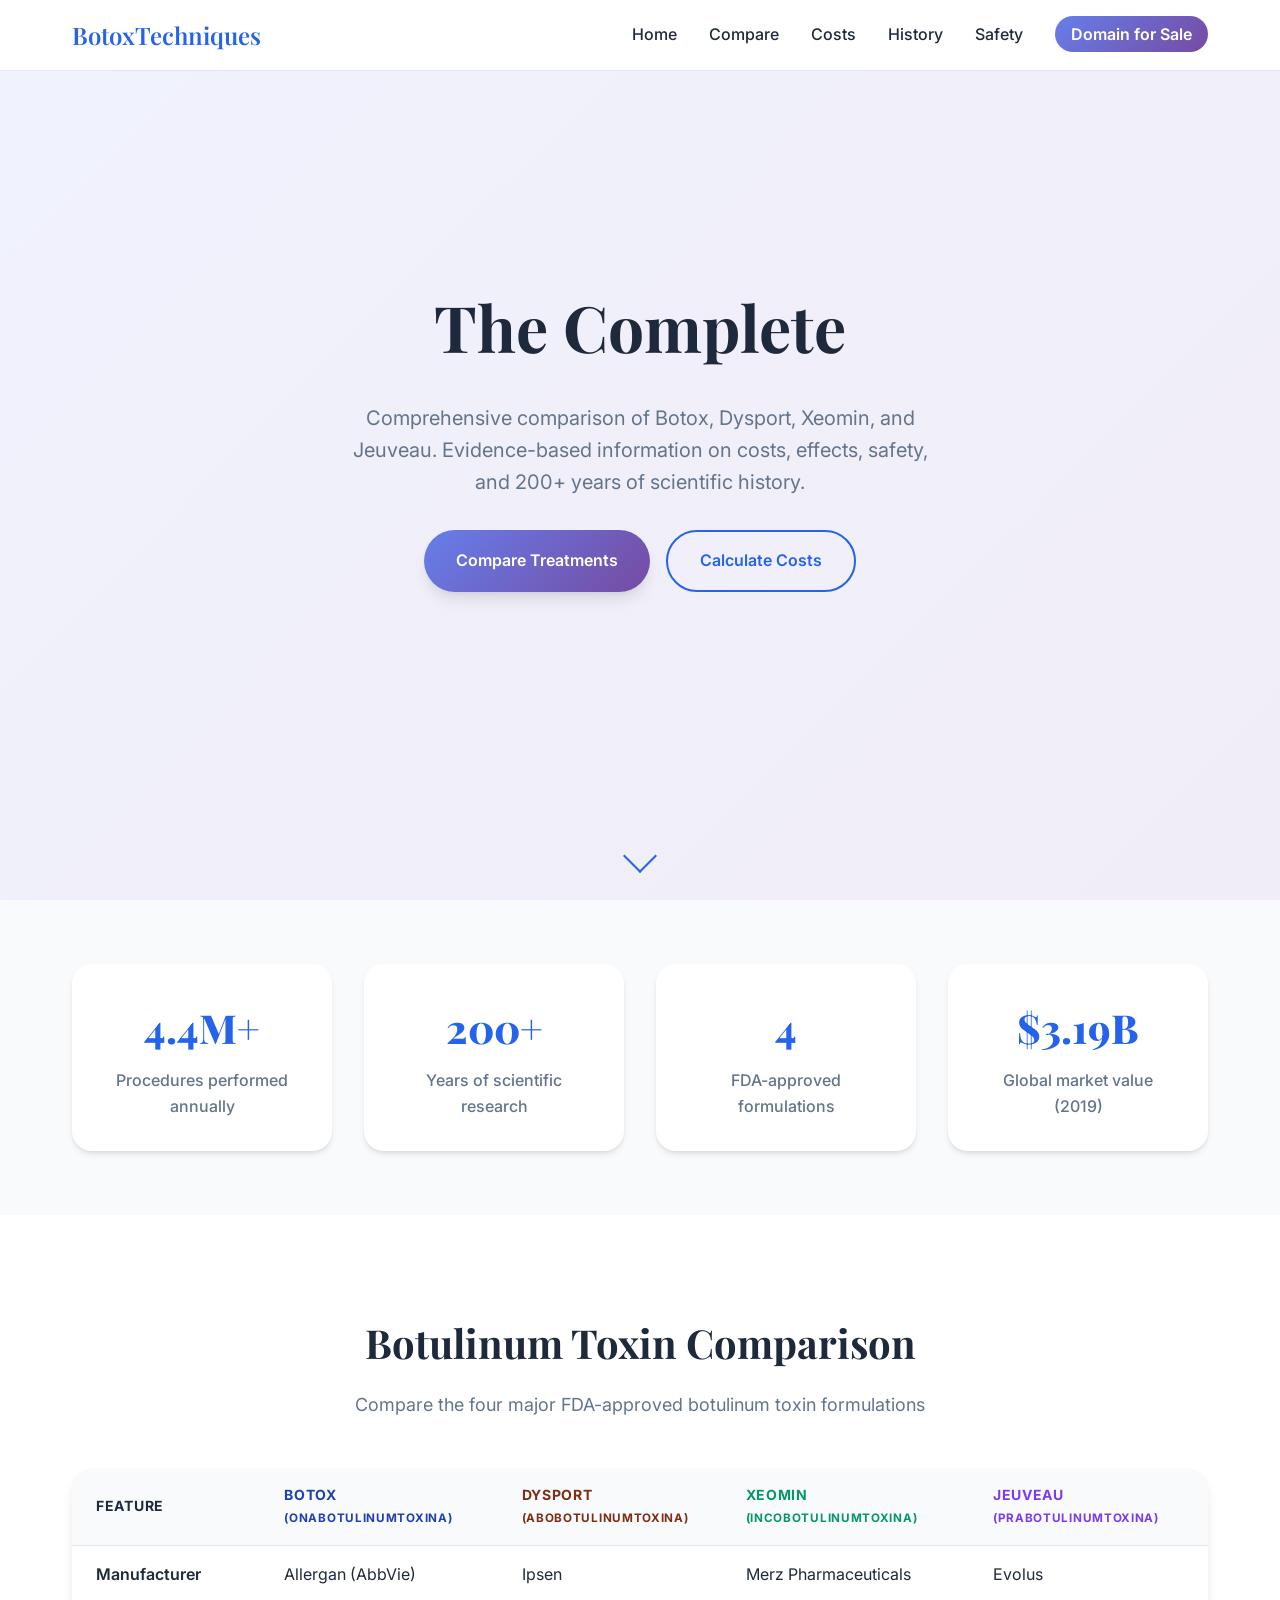
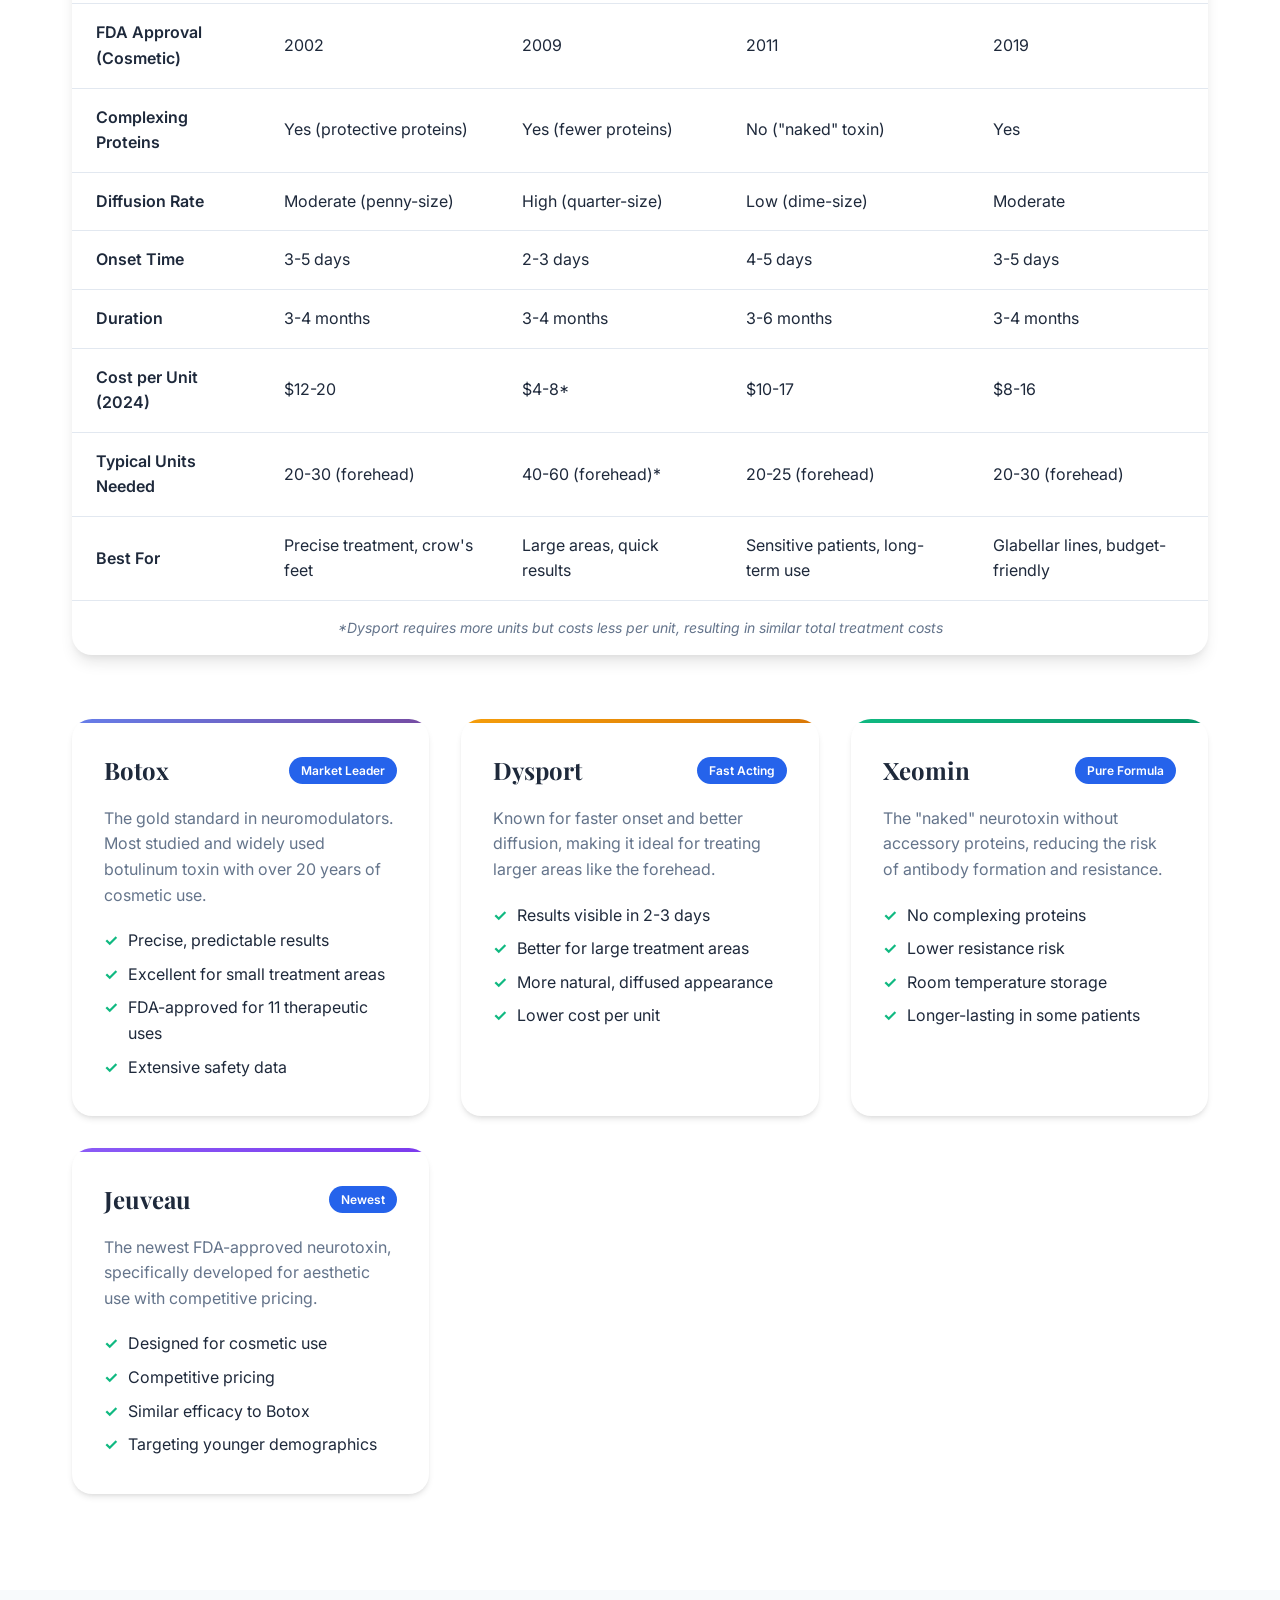
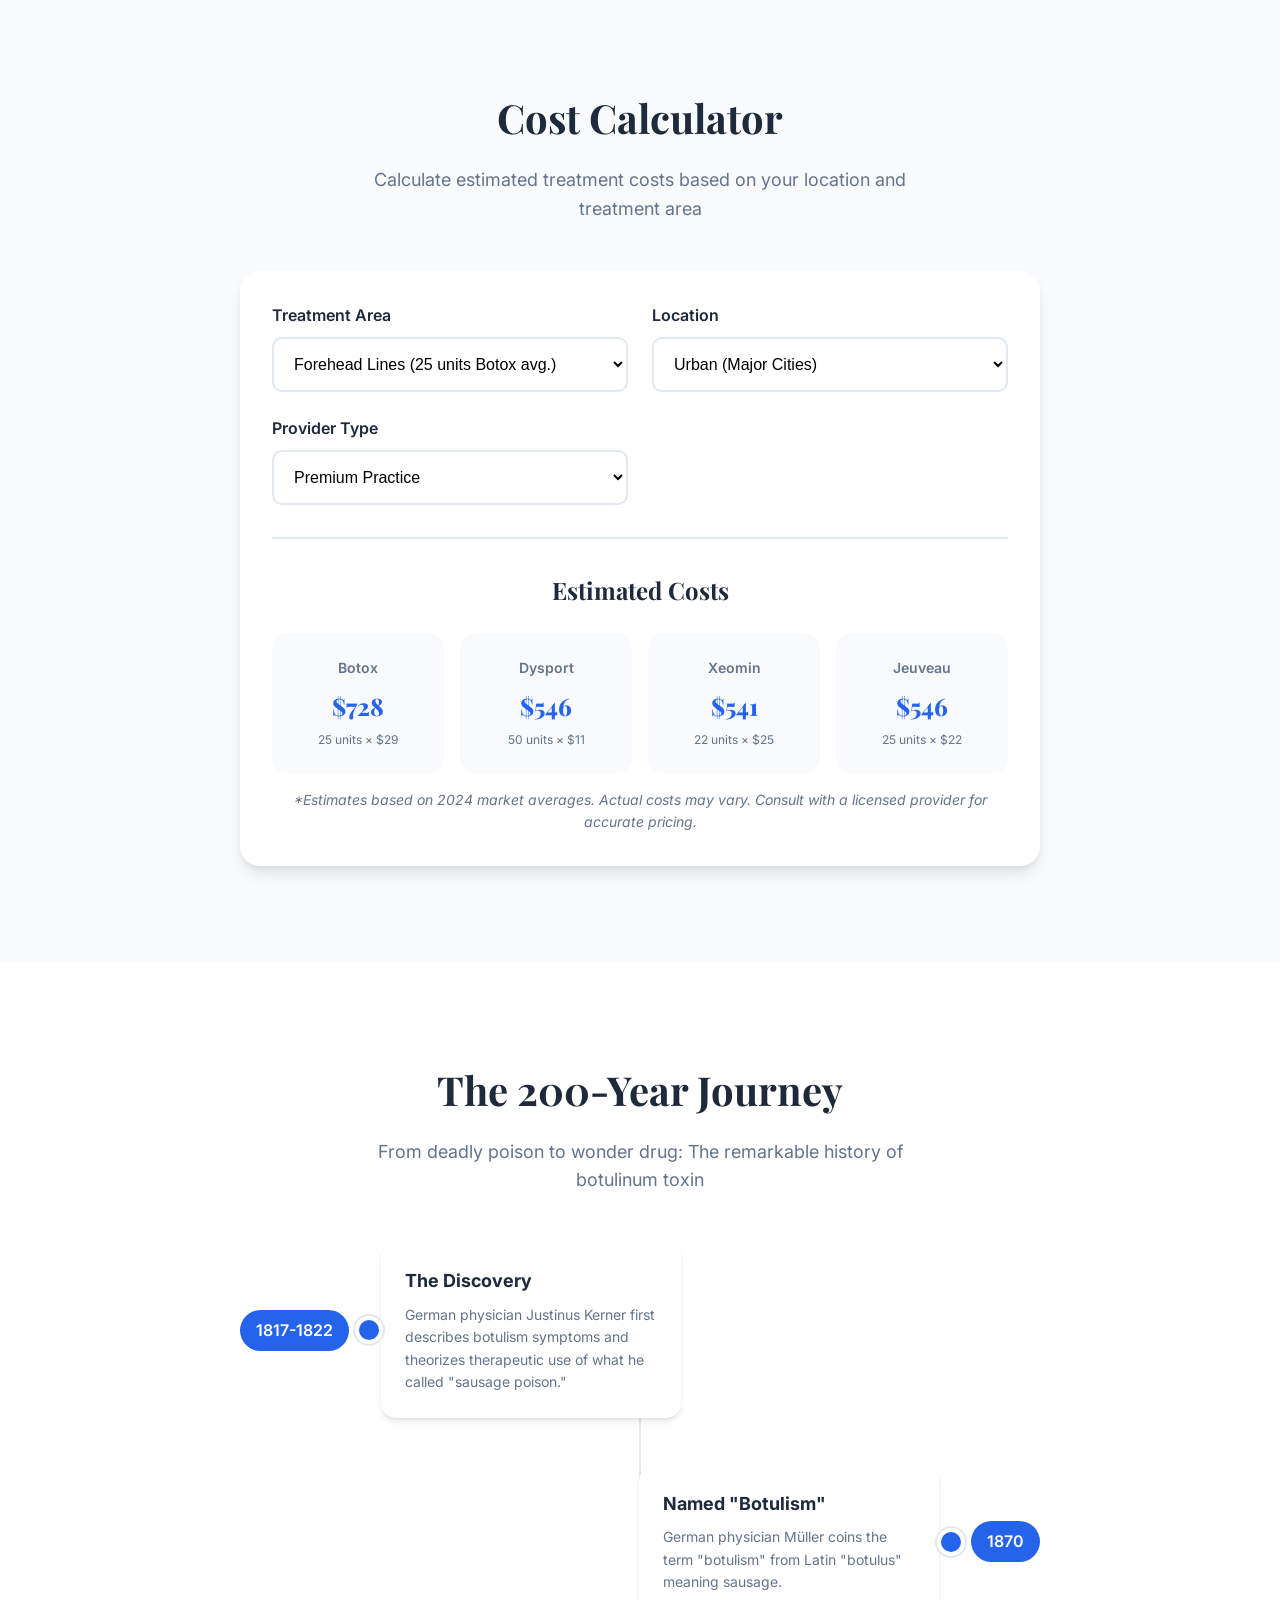
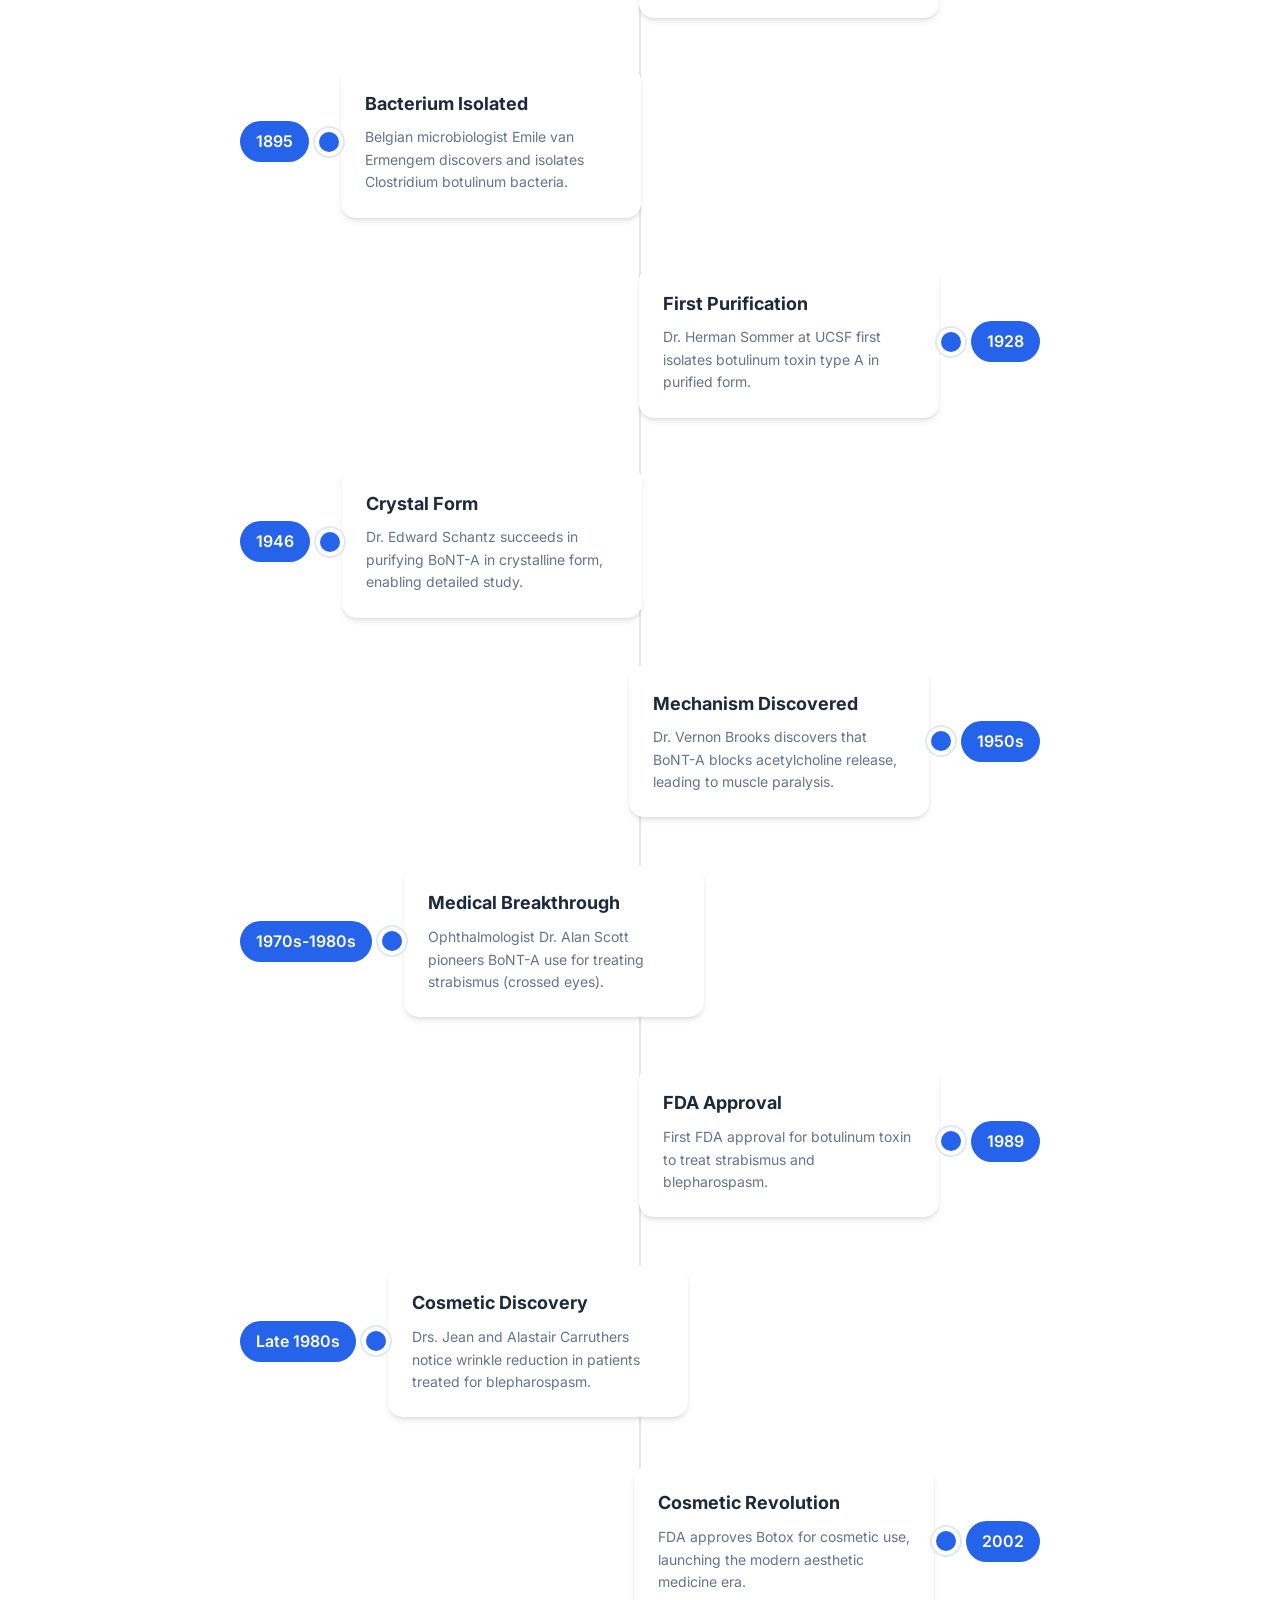
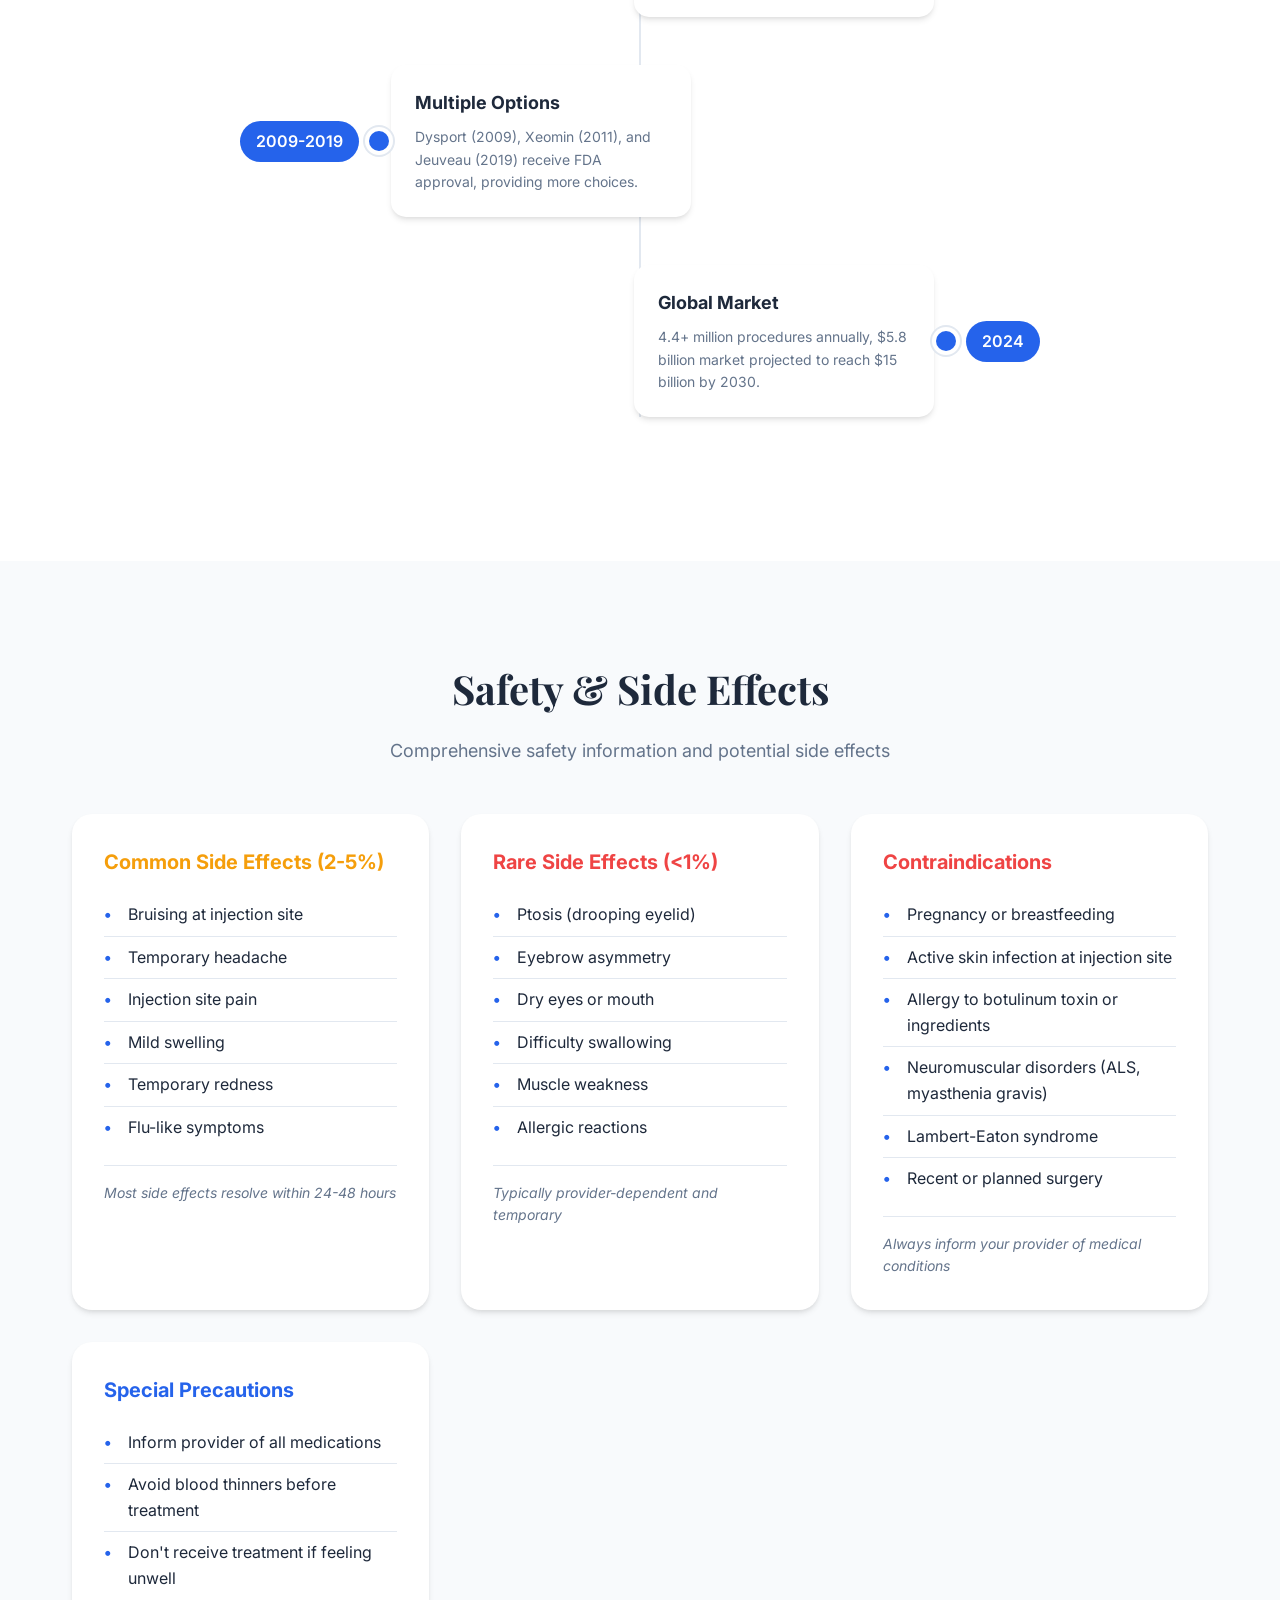
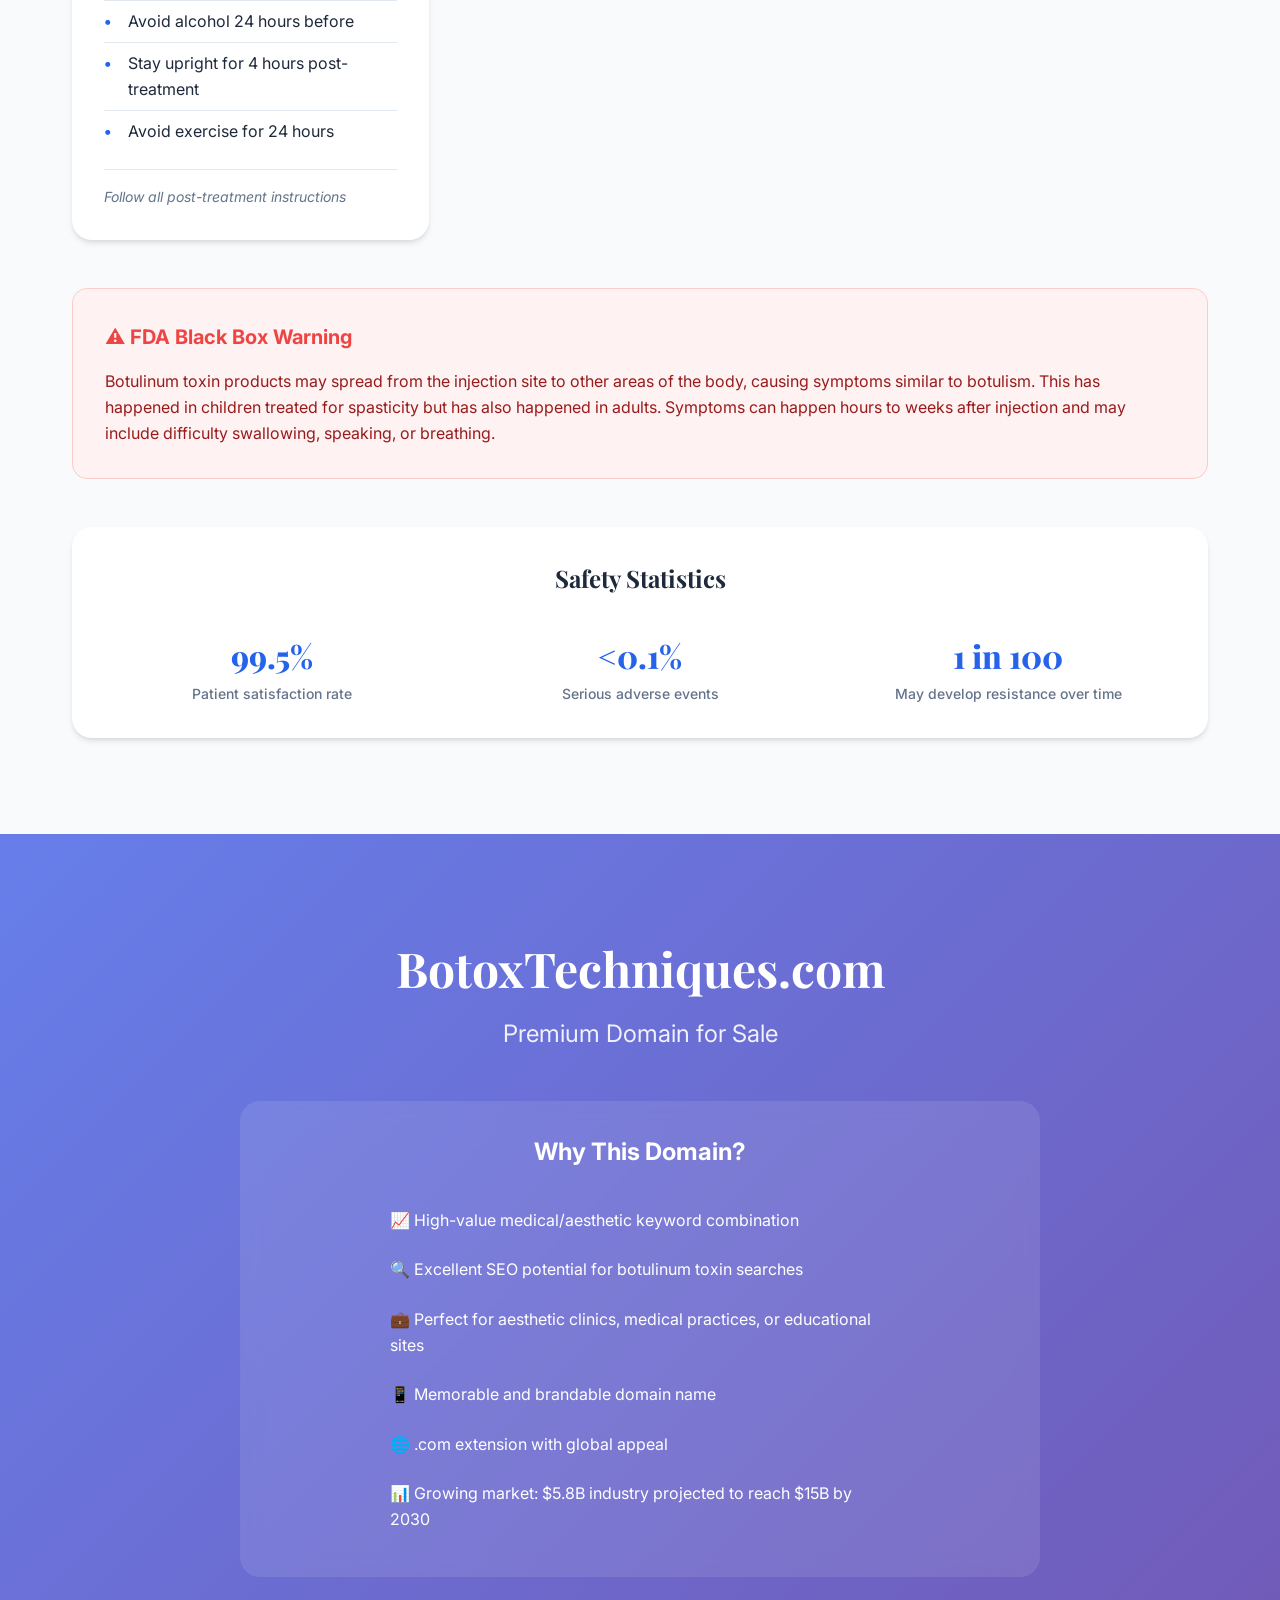
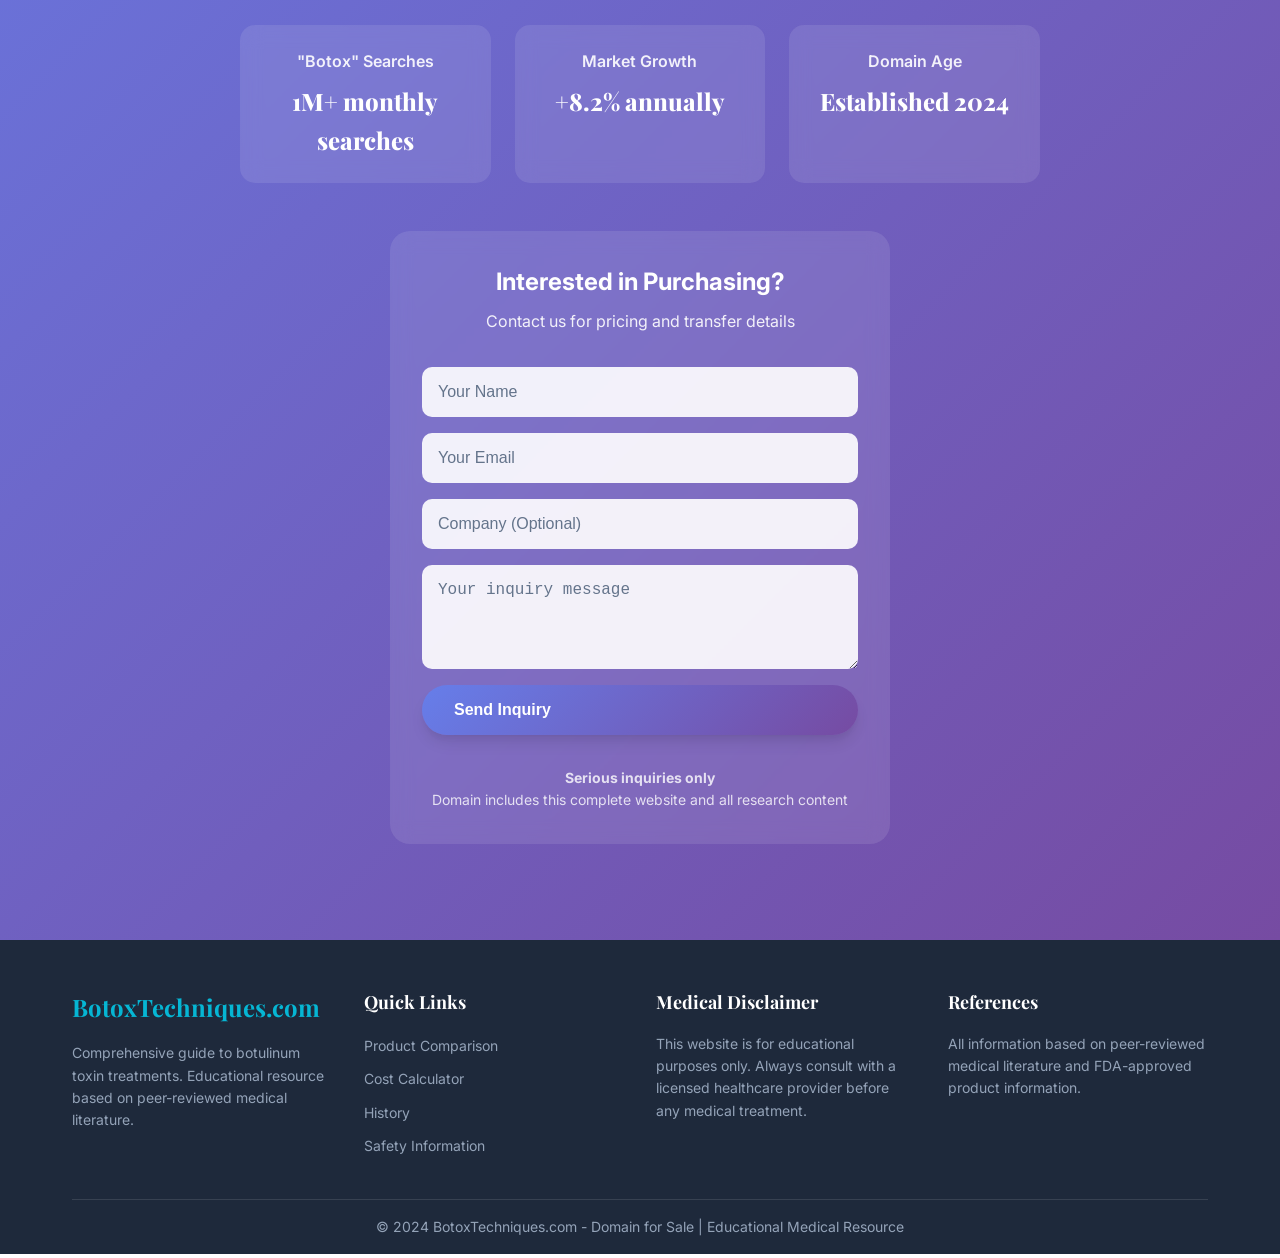
==== index.html @ e56cc571 "Complete comprehensive botulinum toxin website with animations, comparisons, history, and domain sal" ====
<!DOCTYPE html>
<html lang="en">
<head>
    <meta charset="UTF-8">
    <meta name="viewport" content="width=device-width, initial-scale=1.0">
    <title>BotoxTechniques.com - Complete Guide to Botulinum Toxins</title>
    <meta name="description" content="Comprehensive guide to Botox, Dysport, Xeomin, and all botulinum toxin treatments. Compare costs, effects, safety, and history. Professional medical resource.">
    <link rel="preconnect" href="https://fonts.googleapis.com">
    <link rel="preconnect" href="https://fonts.gstatic.com" crossorigin>
    <link href="https://fonts.googleapis.com/css2?family=Inter:wght@300;400;500;600;700;800&family=Playfair+Display:wght@400;500;600;700&display=swap" rel="stylesheet">
    <link rel="stylesheet" href="styles.css">
    <link rel="icon" type="image/x-icon" href="/favicon.ico">
</head>
<body>
    <!-- Navigation -->
    <nav class="navbar">
        <div class="nav-container">
            <div class="nav-logo">
                <h2>BotoxTechniques</h2>
            </div>
            <ul class="nav-menu">
                <li><a href="#home" class="nav-link">Home</a></li>
                <li><a href="#comparison" class="nav-link">Compare</a></li>
                <li><a href="#costs" class="nav-link">Costs</a></li>
                <li><a href="#history" class="nav-link">History</a></li>
                <li><a href="#safety" class="nav-link">Safety</a></li>
                <li><a href="#domain-sale" class="nav-link domain-sale">Domain for Sale</a></li>
            </ul>
            <div class="hamburger">
                <span class="bar"></span>
                <span class="bar"></span>
                <span class="bar"></span>
            </div>
        </div>
    </nav>

    <!-- Hero Section -->
    <section id="home" class="hero">
        <div class="hero-background"></div>
        <div class="hero-content">
            <div class="hero-text">
                <h1 class="hero-title">
                    <span class="title-line">The Complete Guide to</span>
                    <span class="title-line highlight">Botulinum Toxins</span>
                </h1>
                <p class="hero-subtitle">Comprehensive comparison of Botox, Dysport, Xeomin, and Jeuveau. Evidence-based information on costs, effects, safety, and 200+ years of scientific history.</p>
                <div class="hero-buttons">
                    <a href="#comparison" class="btn btn-primary">Compare Treatments</a>
                    <a href="#costs" class="btn btn-secondary">Calculate Costs</a>
                </div>
            </div>
        </div>
        <div class="scroll-indicator">
            <div class="scroll-arrow"></div>
        </div>
    </section>

    <!-- Quick Stats -->
    <section class="stats-section">
        <div class="container">
            <div class="stats-grid">
                <div class="stat-item">
                    <h3>4.4M+</h3>
                    <p>Procedures performed annually</p>
                </div>
                <div class="stat-item">
                    <h3>200+</h3>
                    <p>Years of scientific research</p>
                </div>
                <div class="stat-item">
                    <h3>4</h3>
                    <p>FDA-approved formulations</p>
                </div>
                <div class="stat-item">
                    <h3>$3.19B</h3>
                    <p>Global market value (2019)</p>
                </div>
            </div>
        </div>
    </section>

    <!-- Product Comparison Section -->
    <section id="comparison" class="comparison-section">
        <div class="container">
            <h2 class="section-title">Botulinum Toxin Comparison</h2>
            <p class="section-subtitle">Compare the four major FDA-approved botulinum toxin formulations</p>
            
            <div class="comparison-table-container">
                <table class="comparison-table">
                    <thead>
                        <tr>
                            <th>Feature</th>
                            <th class="botox-col">Botox<br><small>(onabotulinumtoxinA)</small></th>
                            <th class="dysport-col">Dysport<br><small>(abobotulinumtoxinA)</small></th>
                            <th class="xeomin-col">Xeomin<br><small>(incobotulinumtoxinA)</small></th>
                            <th class="jeuveau-col">Jeuveau<br><small>(prabotulinumtoxinA)</small></th>
                        </tr>
                    </thead>
                    <tbody>
                        <tr>
                            <td class="feature-name">Manufacturer</td>
                            <td>Allergan (AbbVie)</td>
                            <td>Ipsen</td>
                            <td>Merz Pharmaceuticals</td>
                            <td>Evolus</td>
                        </tr>
                        <tr>
                            <td class="feature-name">FDA Approval (Cosmetic)</td>
                            <td>2002</td>
                            <td>2009</td>
                            <td>2011</td>
                            <td>2019</td>
                        </tr>
                        <tr>
                            <td class="feature-name">Complexing Proteins</td>
                            <td>Yes (protective proteins)</td>
                            <td>Yes (fewer proteins)</td>
                            <td>No ("naked" toxin)</td>
                            <td>Yes</td>
                        </tr>
                        <tr>
                            <td class="feature-name">Diffusion Rate</td>
                            <td>Moderate (penny-size)</td>
                            <td>High (quarter-size)</td>
                            <td>Low (dime-size)</td>
                            <td>Moderate</td>
                        </tr>
                        <tr>
                            <td class="feature-name">Onset Time</td>
                            <td>3-5 days</td>
                            <td>2-3 days</td>
                            <td>4-5 days</td>
                            <td>3-5 days</td>
                        </tr>
                        <tr>
                            <td class="feature-name">Duration</td>
                            <td>3-4 months</td>
                            <td>3-4 months</td>
                            <td>3-6 months</td>
                            <td>3-4 months</td>
                        </tr>
                        <tr>
                            <td class="feature-name">Cost per Unit (2024)</td>
                            <td>$12-20</td>
                            <td>$4-8*</td>
                            <td>$10-17</td>
                            <td>$8-16</td>
                        </tr>
                        <tr>
                            <td class="feature-name">Typical Units Needed</td>
                            <td>20-30 (forehead)</td>
                            <td>40-60 (forehead)*</td>
                            <td>20-25 (forehead)</td>
                            <td>20-30 (forehead)</td>
                        </tr>
                        <tr>
                            <td class="feature-name">Best For</td>
                            <td>Precise treatment, crow's feet</td>
                            <td>Large areas, quick results</td>
                            <td>Sensitive patients, long-term use</td>
                            <td>Glabellar lines, budget-friendly</td>
                        </tr>
                    </tbody>
                </table>
                <p class="table-note">*Dysport requires more units but costs less per unit, resulting in similar total treatment costs</p>
            </div>

            <!-- Interactive Cards -->
            <div class="product-cards">
                <div class="product-card botox-card">
                    <div class="card-header">
                        <h3>Botox</h3>
                        <span class="brand-badge">Market Leader</span>
                    </div>
                    <div class="card-content">
                        <p>The gold standard in neuromodulators. Most studied and widely used botulinum toxin with over 20 years of cosmetic use.</p>
                        <ul>
                            <li>Precise, predictable results</li>
                            <li>Excellent for small treatment areas</li>
                            <li>FDA-approved for 11 therapeutic uses</li>
                            <li>Extensive safety data</li>
                        </ul>
                    </div>
                </div>

                <div class="product-card dysport-card">
                    <div class="card-header">
                        <h3>Dysport</h3>
                        <span class="brand-badge">Fast Acting</span>
                    </div>
                    <div class="card-content">
                        <p>Known for faster onset and better diffusion, making it ideal for treating larger areas like the forehead.</p>
                        <ul>
                            <li>Results visible in 2-3 days</li>
                            <li>Better for large treatment areas</li>
                            <li>More natural, diffused appearance</li>
                            <li>Lower cost per unit</li>
                        </ul>
                    </div>
                </div>

                <div class="product-card xeomin-card">
                    <div class="card-header">
                        <h3>Xeomin</h3>
                        <span class="brand-badge">Pure Formula</span>
                    </div>
                    <div class="card-content">
                        <p>The "naked" neurotoxin without accessory proteins, reducing the risk of antibody formation and resistance.</p>
                        <ul>
                            <li>No complexing proteins</li>
                            <li>Lower resistance risk</li>
                            <li>Room temperature storage</li>
                            <li>Longer-lasting in some patients</li>
                        </ul>
                    </div>
                </div>

                <div class="product-card jeuveau-card">
                    <div class="card-header">
                        <h3>Jeuveau</h3>
                        <span class="brand-badge">Newest</span>
                    </div>
                    <div class="card-content">
                        <p>The newest FDA-approved neurotoxin, specifically developed for aesthetic use with competitive pricing.</p>
                        <ul>
                            <li>Designed for cosmetic use</li>
                            <li>Competitive pricing</li>
                            <li>Similar efficacy to Botox</li>
                            <li>Targeting younger demographics</li>
                        </ul>
                    </div>
                </div>
            </div>
        </div>
    </section>

    <!-- Cost Calculator Section -->
    <section id="costs" class="cost-section">
        <div class="container">
            <h2 class="section-title">Cost Calculator</h2>
            <p class="section-subtitle">Calculate estimated treatment costs based on your location and treatment area</p>
            
            <div class="calculator-container">
                <div class="calculator">
                    <div class="calc-inputs">
                        <div class="input-group">
                            <label for="treatment-area">Treatment Area</label>
                            <select id="treatment-area">
                                <option value="forehead" data-units-botox="25" data-units-dysport="50" data-units-xeomin="22" data-units-jeuveau="25">Forehead Lines (25 units Botox avg.)</option>
                                <option value="crows-feet" data-units-botox="20" data-units-dysport="40" data-units-xeomin="18" data-units-jeuveau="20">Crow's Feet (20 units Botox avg.)</option>
                                <option value="glabellar" data-units-botox="20" data-units-dysport="40" data-units-xeomin="18" data-units-jeuveau="20">Frown Lines (20 units Botox avg.)</option>
                                <option value="full-face" data-units-botox="65" data-units-dysport="130" data-units-xeomin="58" data-units-jeuveau="65">Full Face Treatment (65 units Botox avg.)</option>
                            </select>
                        </div>
                        
                        <div class="input-group">
                            <label for="location-type">Location</label>
                            <select id="location-type">
                                <option value="urban">Urban (Major Cities)</option>
                                <option value="suburban">Suburban</option>
                                <option value="rural">Rural</option>
                            </select>
                        </div>
                        
                        <div class="input-group">
                            <label for="provider-type">Provider Type</label>
                            <select id="provider-type">
                                <option value="premium">Premium Practice</option>
                                <option value="standard">Standard Practice</option>
                                <option value="value">Value Practice</option>
                            </select>
                        </div>
                    </div>
                    
                    <div class="calc-results">
                        <h3>Estimated Costs</h3>
                        <div class="results-grid">
                            <div class="result-item botox-result">
                                <span class="product-name">Botox</span>
                                <span class="cost-estimate" id="botox-cost">$0</span>
                                <span class="cost-details" id="botox-details">0 units × $0</span>
                            </div>
                            <div class="result-item dysport-result">
                                <span class="product-name">Dysport</span>
                                <span class="cost-estimate" id="dysport-cost">$0</span>
                                <span class="cost-details" id="dysport-details">0 units × $0</span>
                            </div>
                            <div class="result-item xeomin-result">
                                <span class="product-name">Xeomin</span>
                                <span class="cost-estimate" id="xeomin-cost">$0</span>
                                <span class="cost-details" id="xeomin-details">0 units × $0</span>
                            </div>
                            <div class="result-item jeuveau-result">
                                <span class="product-name">Jeuveau</span>
                                <span class="cost-estimate" id="jeuveau-cost">$0</span>
                                <span class="cost-details" id="jeuveau-details">0 units × $0</span>
                            </div>
                        </div>
                        <p class="disclaimer">*Estimates based on 2024 market averages. Actual costs may vary. Consult with a licensed provider for accurate pricing.</p>
                    </div>
                </div>
            </div>
        </div>
    </section>

    <!-- History Section -->
    <section id="history" class="history-section">
        <div class="container">
            <h2 class="section-title">The 200-Year Journey</h2>
            <p class="section-subtitle">From deadly poison to wonder drug: The remarkable history of botulinum toxin</p>
            
            <div class="timeline">
                <div class="timeline-item">
                    <div class="timeline-date">1817-1822</div>
                    <div class="timeline-content">
                        <h3>The Discovery</h3>
                        <p>German physician Justinus Kerner first describes botulism symptoms and theorizes therapeutic use of what he called "sausage poison."</p>
                    </div>
                </div>
                
                <div class="timeline-item">
                    <div class="timeline-date">1870</div>
                    <div class="timeline-content">
                        <h3>Named "Botulism"</h3>
                        <p>German physician Müller coins the term "botulism" from Latin "botulus" meaning sausage.</p>
                    </div>
                </div>
                
                <div class="timeline-item">
                    <div class="timeline-date">1895</div>
                    <div class="timeline-content">
                        <h3>Bacterium Isolated</h3>
                        <p>Belgian microbiologist Emile van Ermengem discovers and isolates Clostridium botulinum bacteria.</p>
                    </div>
                </div>
                
                <div class="timeline-item">
                    <div class="timeline-date">1928</div>
                    <div class="timeline-content">
                        <h3>First Purification</h3>
                        <p>Dr. Herman Sommer at UCSF first isolates botulinum toxin type A in purified form.</p>
                    </div>
                </div>
                
                <div class="timeline-item">
                    <div class="timeline-date">1946</div>
                    <div class="timeline-content">
                        <h3>Crystal Form</h3>
                        <p>Dr. Edward Schantz succeeds in purifying BoNT-A in crystalline form, enabling detailed study.</p>
                    </div>
                </div>
                
                <div class="timeline-item">
                    <div class="timeline-date">1950s</div>
                    <div class="timeline-content">
                        <h3>Mechanism Discovered</h3>
                        <p>Dr. Vernon Brooks discovers that BoNT-A blocks acetylcholine release, leading to muscle paralysis.</p>
                    </div>
                </div>
                
                <div class="timeline-item">
                    <div class="timeline-date">1970s-1980s</div>
                    <div class="timeline-content">
                        <h3>Medical Breakthrough</h3>
                        <p>Ophthalmologist Dr. Alan Scott pioneers BoNT-A use for treating strabismus (crossed eyes).</p>
                    </div>
                </div>
                
                <div class="timeline-item">
                    <div class="timeline-date">1989</div>
                    <div class="timeline-content">
                        <h3>FDA Approval</h3>
                        <p>First FDA approval for botulinum toxin to treat strabismus and blepharospasm.</p>
                    </div>
                </div>
                
                <div class="timeline-item">
                    <div class="timeline-date">Late 1980s</div>
                    <div class="timeline-content">
                        <h3>Cosmetic Discovery</h3>
                        <p>Drs. Jean and Alastair Carruthers notice wrinkle reduction in patients treated for blepharospasm.</p>
                    </div>
                </div>
                
                <div class="timeline-item">
                    <div class="timeline-date">2002</div>
                    <div class="timeline-content">
                        <h3>Cosmetic Revolution</h3>
                        <p>FDA approves Botox for cosmetic use, launching the modern aesthetic medicine era.</p>
                    </div>
                </div>
                
                <div class="timeline-item">
                    <div class="timeline-date">2009-2019</div>
                    <div class="timeline-content">
                        <h3>Multiple Options</h3>
                        <p>Dysport (2009), Xeomin (2011), and Jeuveau (2019) receive FDA approval, providing more choices.</p>
                    </div>
                </div>
                
                <div class="timeline-item">
                    <div class="timeline-date">2024</div>
                    <div class="timeline-content">
                        <h3>Global Market</h3>
                        <p>4.4+ million procedures annually, $5.8 billion market projected to reach $15 billion by 2030.</p>
                    </div>
                </div>
            </div>
        </div>
    </section>

    <!-- Safety Section -->
    <section id="safety" class="safety-section">
        <div class="container">
            <h2 class="section-title">Safety & Side Effects</h2>
            <p class="section-subtitle">Comprehensive safety information and potential side effects</p>
            
            <div class="safety-grid">
                <div class="safety-card common-effects">
                    <h3>Common Side Effects (2-5%)</h3>
                    <ul>
                        <li>Bruising at injection site</li>
                        <li>Temporary headache</li>
                        <li>Injection site pain</li>
                        <li>Mild swelling</li>
                        <li>Temporary redness</li>
                        <li>Flu-like symptoms</li>
                    </ul>
                    <p class="side-effect-note">Most side effects resolve within 24-48 hours</p>
                </div>
                
                <div class="safety-card rare-effects">
                    <h3>Rare Side Effects (<1%)</h3>
                    <ul>
                        <li>Ptosis (drooping eyelid)</li>
                        <li>Eyebrow asymmetry</li>
                        <li>Dry eyes or mouth</li>
                        <li>Difficulty swallowing</li>
                        <li>Muscle weakness</li>
                        <li>Allergic reactions</li>
                    </ul>
                    <p class="side-effect-note">Typically provider-dependent and temporary</p>
                </div>
                
                <div class="safety-card contraindications">
                    <h3>Contraindications</h3>
                    <ul>
                        <li>Pregnancy or breastfeeding</li>
                        <li>Active skin infection at injection site</li>
                        <li>Allergy to botulinum toxin or ingredients</li>
                        <li>Neuromuscular disorders (ALS, myasthenia gravis)</li>
                        <li>Lambert-Eaton syndrome</li>
                        <li>Recent or planned surgery</li>
                    </ul>
                    <p class="side-effect-note">Always inform your provider of medical conditions</p>
                </div>
                
                <div class="safety-card precautions">
                    <h3>Special Precautions</h3>
                    <ul>
                        <li>Inform provider of all medications</li>
                        <li>Avoid blood thinners before treatment</li>
                        <li>Don't receive treatment if feeling unwell</li>
                        <li>Avoid alcohol 24 hours before</li>
                        <li>Stay upright for 4 hours post-treatment</li>
                        <li>Avoid exercise for 24 hours</li>
                    </ul>
                    <p class="side-effect-note">Follow all post-treatment instructions</p>
                </div>
            </div>
            
            <div class="safety-warning">
                <h3>⚠️ FDA Black Box Warning</h3>
                <p>Botulinum toxin products may spread from the injection site to other areas of the body, causing symptoms similar to botulism. This has happened in children treated for spasticity but has also happened in adults. Symptoms can happen hours to weeks after injection and may include difficulty swallowing, speaking, or breathing.</p>
            </div>
            
            <div class="safety-stats">
                <h3>Safety Statistics</h3>
                <div class="stats-row">
                    <div class="stat">
                        <span class="number">99.5%</span>
                        <span class="label">Patient satisfaction rate</span>
                    </div>
                    <div class="stat">
                        <span class="number"><0.1%</span>
                        <span class="label">Serious adverse events</span>
                    </div>
                    <div class="stat">
                        <span class="number">1 in 100</span>
                        <span class="label">May develop resistance over time</span>
                    </div>
                </div>
            </div>
        </div>
    </section>

    <!-- Domain Sale Section -->
    <section id="domain-sale" class="domain-sale-section">
        <div class="container">
            <div class="sale-content">
                <h2 class="sale-title">BotoxTechniques.com</h2>
                <p class="sale-subtitle">Premium Domain for Sale</p>
                
                <div class="domain-value">
                    <h3>Why This Domain?</h3>
                    <ul class="value-points">
                        <li>📈 High-value medical/aesthetic keyword combination</li>
                        <li>🔍 Excellent SEO potential for botulinum toxin searches</li>
                        <li>💼 Perfect for aesthetic clinics, medical practices, or educational sites</li>
                        <li>📱 Memorable and brandable domain name</li>
                        <li>🌐 .com extension with global appeal</li>
                        <li>📊 Growing market: $5.8B industry projected to reach $15B by 2030</li>
                    </ul>
                </div>
                
                <div class="domain-stats">
                    <div class="stat-box">
                        <h4>"Botox" Searches</h4>
                        <p>1M+ monthly searches</p>
                    </div>
                    <div class="stat-box">
                        <h4>Market Growth</h4>
                        <p>+8.2% annually</p>
                    </div>
                    <div class="stat-box">
                        <h4>Domain Age</h4>
                        <p>Established 2024</p>
                    </div>
                </div>
                
                <div class="contact-form">
                    <h3>Interested in Purchasing?</h3>
                    <p>Contact us for pricing and transfer details</p>
                    
                    <form class="inquiry-form">
                        <div class="form-group">
                            <input type="text" id="name" name="name" placeholder="Your Name" required>
                        </div>
                        <div class="form-group">
                            <input type="email" id="email" name="email" placeholder="Your Email" required>
                        </div>
                        <div class="form-group">
                            <input type="text" id="company" name="company" placeholder="Company (Optional)">
                        </div>
                        <div class="form-group">
                            <textarea id="message" name="message" placeholder="Your inquiry message" rows="4" required></textarea>
                        </div>
                        <button type="submit" class="btn btn-primary">Send Inquiry</button>
                    </form>
                    
                    <div class="contact-info">
                        <p><strong>Serious inquiries only</strong></p>
                        <p>Domain includes this complete website and all research content</p>
                    </div>
                </div>
            </div>
        </div>
    </section>

    <!-- Footer -->
    <footer class="footer">
        <div class="container">
            <div class="footer-content">
                <div class="footer-section">
                    <h3>BotoxTechniques.com</h3>
                    <p>Comprehensive guide to botulinum toxin treatments. Educational resource based on peer-reviewed medical literature.</p>
                </div>
                <div class="footer-section">
                    <h4>Quick Links</h4>
                    <ul>
                        <li><a href="#comparison">Product Comparison</a></li>
                        <li><a href="#costs">Cost Calculator</a></li>
                        <li><a href="#history">History</a></li>
                        <li><a href="#safety">Safety Information</a></li>
                    </ul>
                </div>
                <div class="footer-section">
                    <h4>Medical Disclaimer</h4>
                    <p>This website is for educational purposes only. Always consult with a licensed healthcare provider before any medical treatment.</p>
                </div>
                <div class="footer-section">
                    <h4>References</h4>
                    <p>All information based on peer-reviewed medical literature and FDA-approved product information.</p>
                </div>
            </div>
            <div class="footer-bottom">
                <p>&copy; 2024 BotoxTechniques.com - Domain for Sale | Educational Medical Resource</p>
            </div>
        </div>
    </footer>

    <script src="script.js"></script>
</body>
</html>
---- styles.css ----
:root {
    --primary-color: #2563eb;
    --secondary-color: #7c3aed;
    --accent-color: #06b6d4;
    --text-dark: #1e293b;
    --text-light: #64748b;
    --background: #ffffff;
    --surface: #f8fafc;
    --border: #e2e8f0;
    --success: #10b981;
    --warning: #f59e0b;
    --error: #ef4444;
    --gradient-primary: linear-gradient(135deg, #667eea 0%, #764ba2 100%);
    --gradient-secondary: linear-gradient(135deg, #f093fb 0%, #f5576c 100%);
    --gradient-accent: linear-gradient(135deg, #4facfe 0%, #00f2fe 100%);
    --shadow-sm: 0 1px 2px 0 rgba(0, 0, 0, 0.05);
    --shadow-md: 0 4px 6px -1px rgba(0, 0, 0, 0.1), 0 2px 4px -1px rgba(0, 0, 0, 0.06);
    --shadow-lg: 0 10px 15px -3px rgba(0, 0, 0, 0.1), 0 4px 6px -2px rgba(0, 0, 0, 0.05);
    --shadow-xl: 0 20px 25px -5px rgba(0, 0, 0, 0.1), 0 10px 10px -5px rgba(0, 0, 0, 0.04);
}

* {
    margin: 0;
    padding: 0;
    box-sizing: border-box;
}

body {
    font-family: 'Inter', sans-serif;
    line-height: 1.6;
    color: var(--text-dark);
    background-color: var(--background);
    overflow-x: hidden;
}

html {
    scroll-behavior: smooth;
}

/* Navigation */
.navbar {
    position: fixed;
    top: 0;
    width: 100%;
    background: rgba(255, 255, 255, 0.95);
    backdrop-filter: blur(10px);
    z-index: 1000;
    padding: 1rem 0;
    border-bottom: 1px solid var(--border);
    transition: all 0.3s ease;
}

.navbar.scrolled {
    padding: 0.5rem 0;
    background: rgba(255, 255, 255, 0.98);
    box-shadow: var(--shadow-md);
}

.nav-container {
    max-width: 1200px;
    margin: 0 auto;
    display: flex;
    justify-content: space-between;
    align-items: center;
    padding: 0 2rem;
}

.nav-logo h2 {
    font-family: 'Playfair Display', serif;
    color: var(--primary-color);
    font-weight: 600;
}

.nav-menu {
    display: flex;
    list-style: none;
    gap: 2rem;
    align-items: center;
}

.nav-link {
    text-decoration: none;
    color: var(--text-dark);
    font-weight: 500;
    transition: all 0.3s ease;
    position: relative;
}

.nav-link:hover {
    color: var(--primary-color);
}

.nav-link:after {
    content: '';
    position: absolute;
    width: 0;
    height: 2px;
    bottom: -5px;
    left: 0;
    background: var(--primary-color);
    transition: width 0.3s ease;
}

.nav-link:hover:after {
    width: 100%;
}

.nav-link.domain-sale {
    background: var(--gradient-primary);
    color: white;
    padding: 0.5rem 1rem;
    border-radius: 25px;
    font-weight: 600;
}

.nav-link.domain-sale:after {
    display: none;
}

.hamburger {
    display: none;
    flex-direction: column;
    cursor: pointer;
}

.bar {
    width: 25px;
    height: 3px;
    background-color: var(--text-dark);
    margin: 3px 0;
    transition: 0.3s;
}

/* Container */
.container {
    max-width: 1200px;
    margin: 0 auto;
    padding: 0 2rem;
}

/* Hero Section */
.hero {
    min-height: 100vh;
    display: flex;
    align-items: center;
    justify-content: center;
    position: relative;
    overflow: hidden;
}

.hero-background {
    position: absolute;
    top: 0;
    left: 0;
    width: 100%;
    height: 100%;
    background: var(--gradient-primary);
    opacity: 0.1;
    z-index: -1;
}

.hero-background::before {
    content: '';
    position: absolute;
    top: 0;
    left: 0;
    width: 100%;
    height: 100%;
    background: url('data:image/svg+xml,<svg width="60" height="60" viewBox="0 0 60 60" xmlns="http://www.w3.org/2000/svg"><g fill="none" fill-rule="evenodd"><g fill="%23667eea" fill-opacity="0.1"><circle cx="30" cy="30" r="4"/></g></svg>') repeat;
    animation: float 20s ease-in-out infinite;
}

@keyframes float {
    0%, 100% { transform: translateY(0px); }
    50% { transform: translateY(-20px); }
}

.hero-content {
    text-align: center;
    max-width: 800px;
    z-index: 2;
}

.hero-title {
    font-family: 'Playfair Display', serif;
    font-size: 4rem;
    font-weight: 700;
    margin-bottom: 1.5rem;
    animation: fadeInUp 1s ease;
}

.title-line {
    display: block;
}

.title-line.highlight {
    background: var(--gradient-primary);
    -webkit-background-clip: text;
    -webkit-text-fill-color: transparent;
    background-clip: text;
}

.hero-subtitle {
    font-size: 1.25rem;
    color: var(--text-light);
    margin-bottom: 2rem;
    max-width: 600px;
    margin-left: auto;
    margin-right: auto;
    animation: fadeInUp 1s ease 0.2s both;
}

.hero-buttons {
    display: flex;
    gap: 1rem;
    justify-content: center;
    margin-bottom: 2rem;
    animation: fadeInUp 1s ease 0.4s both;
}

.btn {
    padding: 1rem 2rem;
    border-radius: 50px;
    text-decoration: none;
    font-weight: 600;
    transition: all 0.3s ease;
    border: none;
    cursor: pointer;
    font-size: 1rem;
    display: inline-flex;
    align-items: center;
    gap: 0.5rem;
}

.btn-primary {
    background: var(--gradient-primary);
    color: white;
    box-shadow: var(--shadow-lg);
}

.btn-primary:hover {
    transform: translateY(-2px);
    box-shadow: var(--shadow-xl);
}

.btn-secondary {
    background: transparent;
    color: var(--primary-color);
    border: 2px solid var(--primary-color);
}

.btn-secondary:hover {
    background: var(--primary-color);
    color: white;
    transform: translateY(-2px);
}

.scroll-indicator {
    position: absolute;
    bottom: 2rem;
    left: 50%;
    transform: translateX(-50%);
    animation: bounce 2s infinite;
}

.scroll-arrow {
    width: 24px;
    height: 24px;
    border-right: 2px solid var(--primary-color);
    border-bottom: 2px solid var(--primary-color);
    transform: rotate(45deg);
}

@keyframes bounce {
    0%, 20%, 50%, 80%, 100% {
        transform: translateX(-50%) translateY(0);
    }
    40% {
        transform: translateX(-50%) translateY(-10px);
    }
    60% {
        transform: translateX(-50%) translateY(-5px);
    }
}

@keyframes fadeInUp {
    from {
        opacity: 0;
        transform: translateY(30px);
    }
    to {
        opacity: 1;
        transform: translateY(0);
    }
}

/* Stats Section */
.stats-section {
    padding: 4rem 0;
    background: var(--surface);
}

.stats-grid {
    display: grid;
    grid-template-columns: repeat(auto-fit, minmax(200px, 1fr));
    gap: 2rem;
    text-align: center;
}

.stat-item {
    background: white;
    padding: 2rem;
    border-radius: 20px;
    box-shadow: var(--shadow-md);
    transition: transform 0.3s ease;
}

.stat-item:hover {
    transform: translateY(-5px);
}

.stat-item h3 {
    font-size: 2.5rem;
    font-weight: 800;
    color: var(--primary-color);
    margin-bottom: 0.5rem;
    font-family: 'Playfair Display', serif;
}

.stat-item p {
    color: var(--text-light);
    font-weight: 500;
}

/* Section Styles */
.section-title {
    font-family: 'Playfair Display', serif;
    font-size: 2.5rem;
    font-weight: 700;
    text-align: center;
    margin-bottom: 1rem;
    color: var(--text-dark);
}

.section-subtitle {
    font-size: 1.125rem;
    color: var(--text-light);
    text-align: center;
    margin-bottom: 3rem;
    max-width: 600px;
    margin-left: auto;
    margin-right: auto;
}

/* Comparison Section */
.comparison-section {
    padding: 6rem 0;
}

.comparison-table-container {
    overflow-x: auto;
    background: white;
    border-radius: 20px;
    box-shadow: var(--shadow-lg);
    margin-bottom: 4rem;
}

.comparison-table {
    width: 100%;
    border-collapse: collapse;
    border-spacing: 0;
}

.comparison-table th,
.comparison-table td {
    padding: 1rem 1.5rem;
    text-align: left;
    border-bottom: 1px solid var(--border);
}

.comparison-table th {
    background: var(--surface);
    font-weight: 700;
    font-size: 0.875rem;
    text-transform: uppercase;
    letter-spacing: 0.05em;
    position: sticky;
    top: 0;
}

.comparison-table th.botox-col {
    color: #1e40af;
}

.comparison-table th.dysport-col {
    color: #7c2d12;
}

.comparison-table th.xeomin-col {
    color: #059669;
}

.comparison-table th.jeuveau-col {
    color: #7c3aed;
}

.feature-name {
    font-weight: 600;
    color: var(--text-dark);
}

.table-note {
    padding: 1rem 1.5rem;
    font-size: 0.875rem;
    color: var(--text-light);
    font-style: italic;
    text-align: center;
}

/* Product Cards */
.product-cards {
    display: grid;
    grid-template-columns: repeat(auto-fit, minmax(280px, 1fr));
    gap: 2rem;
    margin-top: 4rem;
}

.product-card {
    background: white;
    border-radius: 20px;
    padding: 2rem;
    box-shadow: var(--shadow-md);
    transition: all 0.3s ease;
    position: relative;
    overflow: hidden;
}

.product-card::before {
    content: '';
    position: absolute;
    top: 0;
    left: 0;
    width: 100%;
    height: 4px;
    background: var(--gradient-primary);
}

.product-card.dysport-card::before {
    background: linear-gradient(135deg, #f59e0b 0%, #d97706 100%);
}

.product-card.xeomin-card::before {
    background: linear-gradient(135deg, #10b981 0%, #059669 100%);
}

.product-card.jeuveau-card::before {
    background: linear-gradient(135deg, #8b5cf6 0%, #7c3aed 100%);
}

.product-card:hover {
    transform: translateY(-10px);
    box-shadow: var(--shadow-xl);
}

.card-header {
    display: flex;
    justify-content: space-between;
    align-items: center;
    margin-bottom: 1rem;
}

.card-header h3 {
    font-size: 1.5rem;
    font-weight: 700;
    font-family: 'Playfair Display', serif;
}

.brand-badge {
    background: var(--primary-color);
    color: white;
    padding: 0.25rem 0.75rem;
    border-radius: 15px;
    font-size: 0.75rem;
    font-weight: 600;
}

.card-content p {
    color: var(--text-light);
    margin-bottom: 1rem;
}

.card-content ul {
    list-style: none;
    padding-left: 0;
}

.card-content li {
    padding: 0.25rem 0;
    position: relative;
    padding-left: 1.5rem;
}

.card-content li::before {
    content: '✓';
    position: absolute;
    left: 0;
    color: var(--success);
    font-weight: bold;
}

/* Cost Calculator */
.cost-section {
    padding: 6rem 0;
    background: var(--surface);
}

.calculator-container {
    max-width: 800px;
    margin: 0 auto;
}

.calculator {
    background: white;
    border-radius: 20px;
    padding: 2rem;
    box-shadow: var(--shadow-lg);
}

.calc-inputs {
    display: grid;
    grid-template-columns: repeat(auto-fit, minmax(250px, 1fr));
    gap: 1.5rem;
    margin-bottom: 2rem;
}

.input-group {
    display: flex;
    flex-direction: column;
}

.input-group label {
    font-weight: 600;
    margin-bottom: 0.5rem;
    color: var(--text-dark);
}

.input-group select {
    padding: 1rem;
    border: 2px solid var(--border);
    border-radius: 10px;
    font-size: 1rem;
    background: white;
    transition: border-color 0.3s ease;
}

.input-group select:focus {
    outline: none;
    border-color: var(--primary-color);
}

.calc-results {
    border-top: 2px solid var(--border);
    padding-top: 2rem;
}

.calc-results h3 {
    font-size: 1.5rem;
    font-weight: 700;
    margin-bottom: 1.5rem;
    text-align: center;
    font-family: 'Playfair Display', serif;
}

.results-grid {
    display: grid;
    grid-template-columns: repeat(auto-fit, minmax(150px, 1fr));
    gap: 1rem;
    margin-bottom: 1rem;
}

.result-item {
    background: var(--surface);
    padding: 1.5rem;
    border-radius: 15px;
    text-align: center;
    transition: all 0.3s ease;
}

.result-item:hover {
    transform: translateY(-2px);
    box-shadow: var(--shadow-md);
}

.product-name {
    display: block;
    font-size: 0.875rem;
    font-weight: 600;
    color: var(--text-light);
    margin-bottom: 0.5rem;
}

.cost-estimate {
    display: block;
    font-size: 1.5rem;
    font-weight: 800;
    color: var(--primary-color);
    margin-bottom: 0.25rem;
    font-family: 'Playfair Display', serif;
}

.cost-details {
    display: block;
    font-size: 0.75rem;
    color: var(--text-light);
}

.disclaimer {
    font-size: 0.875rem;
    color: var(--text-light);
    text-align: center;
    font-style: italic;
}

/* History Section */
.history-section {
    padding: 6rem 0;
}

.timeline {
    position: relative;
    max-width: 800px;
    margin: 0 auto;
}

.timeline::before {
    content: '';
    position: absolute;
    left: 50%;
    top: 0;
    bottom: 0;
    width: 2px;
    background: var(--border);
    transform: translateX(-50%);
}

.timeline-item {
    position: relative;
    margin-bottom: 3rem;
    display: flex;
    align-items: center;
}

.timeline-item:nth-child(odd) {
    flex-direction: row;
}

.timeline-item:nth-child(even) {
    flex-direction: row-reverse;
}

.timeline-date {
    background: var(--primary-color);
    color: white;
    padding: 0.5rem 1rem;
    border-radius: 25px;
    font-weight: 600;
    white-space: nowrap;
    z-index: 2;
    position: relative;
}

.timeline-date::before {
    content: '';
    position: absolute;
    top: 50%;
    width: 20px;
    height: 20px;
    background: var(--primary-color);
    border-radius: 50%;
    transform: translateY(-50%);
    box-shadow: 0 0 0 4px white, 0 0 0 6px var(--border);
}

.timeline-item:nth-child(odd) .timeline-date::before {
    right: -30px;
}

.timeline-item:nth-child(even) .timeline-date::before {
    left: -30px;
}

.timeline-content {
    background: white;
    padding: 1.5rem;
    border-radius: 15px;
    box-shadow: var(--shadow-md);
    max-width: 300px;
    margin: 0 2rem;
}

.timeline-content h3 {
    font-size: 1.125rem;
    font-weight: 700;
    margin-bottom: 0.5rem;
    color: var(--text-dark);
}

.timeline-content p {
    color: var(--text-light);
    font-size: 0.875rem;
}

/* Safety Section */
.safety-section {
    padding: 6rem 0;
    background: var(--surface);
}

.safety-grid {
    display: grid;
    grid-template-columns: repeat(auto-fit, minmax(280px, 1fr));
    gap: 2rem;
    margin-bottom: 3rem;
}

.safety-card {
    background: white;
    padding: 2rem;
    border-radius: 20px;
    box-shadow: var(--shadow-md);
    transition: transform 0.3s ease;
}

.safety-card:hover {
    transform: translateY(-5px);
}

.safety-card h3 {
    font-size: 1.25rem;
    font-weight: 700;
    margin-bottom: 1rem;
    color: var(--text-dark);
}

.safety-card.common-effects h3 {
    color: var(--warning);
}

.safety-card.rare-effects h3 {
    color: var(--error);
}

.safety-card.contraindications h3 {
    color: var(--error);
}

.safety-card.precautions h3 {
    color: var(--primary-color);
}

.safety-card ul {
    list-style: none;
    padding-left: 0;
}

.safety-card li {
    padding: 0.5rem 0;
    padding-left: 1.5rem;
    position: relative;
    border-bottom: 1px solid var(--border);
}

.safety-card li:last-child {
    border-bottom: none;
}

.safety-card li::before {
    content: '•';
    position: absolute;
    left: 0;
    color: var(--primary-color);
    font-weight: bold;
}

.side-effect-note {
    font-size: 0.875rem;
    color: var(--text-light);
    font-style: italic;
    margin-top: 1rem;
    padding-top: 1rem;
    border-top: 1px solid var(--border);
}

.safety-warning {
    background: #fef2f2;
    border: 1px solid #fecaca;
    border-radius: 15px;
    padding: 2rem;
    margin-bottom: 3rem;
}

.safety-warning h3 {
    color: var(--error);
    font-size: 1.25rem;
    font-weight: 700;
    margin-bottom: 1rem;
}

.safety-warning p {
    color: #991b1b;
    line-height: 1.6;
}

.safety-stats {
    background: white;
    padding: 2rem;
    border-radius: 20px;
    box-shadow: var(--shadow-md);
}

.safety-stats h3 {
    font-size: 1.5rem;
    font-weight: 700;
    margin-bottom: 2rem;
    text-align: center;
    font-family: 'Playfair Display', serif;
}

.stats-row {
    display: grid;
    grid-template-columns: repeat(auto-fit, minmax(150px, 1fr));
    gap: 2rem;
    text-align: center;
}

.stat .number {
    display: block;
    font-size: 2rem;
    font-weight: 800;
    color: var(--primary-color);
    font-family: 'Playfair Display', serif;
}

.stat .label {
    font-size: 0.875rem;
    color: var(--text-light);
    font-weight: 500;
}

/* Domain Sale Section */
.domain-sale-section {
    padding: 6rem 0;
    background: linear-gradient(135deg, #667eea 0%, #764ba2 100%);
    color: white;
}

.sale-content {
    text-align: center;
    max-width: 800px;
    margin: 0 auto;
}

.sale-title {
    font-family: 'Playfair Display', serif;
    font-size: 3rem;
    font-weight: 700;
    margin-bottom: 0.5rem;
}

.sale-subtitle {
    font-size: 1.5rem;
    margin-bottom: 3rem;
    opacity: 0.9;
}

.domain-value {
    background: rgba(255, 255, 255, 0.1);
    backdrop-filter: blur(10px);
    border-radius: 20px;
    padding: 2rem;
    margin-bottom: 3rem;
}

.domain-value h3 {
    font-size: 1.5rem;
    font-weight: 700;
    margin-bottom: 1.5rem;
}

.value-points {
    list-style: none;
    text-align: left;
    max-width: 500px;
    margin: 0 auto;
}

.value-points li {
    padding: 0.75rem 0;
    font-size: 1rem;
    display: flex;
    align-items: flex-start;
    gap: 0.75rem;
}

.domain-stats {
    display: grid;
    grid-template-columns: repeat(auto-fit, minmax(150px, 1fr));
    gap: 1.5rem;
    margin-bottom: 3rem;
}

.stat-box {
    background: rgba(255, 255, 255, 0.1);
    backdrop-filter: blur(10px);
    padding: 1.5rem;
    border-radius: 15px;
    text-align: center;
}

.stat-box h4 {
    font-size: 1rem;
    font-weight: 600;
    margin-bottom: 0.5rem;
    opacity: 0.9;
}

.stat-box p {
    font-size: 1.5rem;
    font-weight: 800;
    font-family: 'Playfair Display', serif;
}

.contact-form {
    background: rgba(255, 255, 255, 0.1);
    backdrop-filter: blur(10px);
    border-radius: 20px;
    padding: 2rem;
    max-width: 500px;
    margin: 0 auto;
}

.contact-form h3 {
    font-size: 1.5rem;
    font-weight: 700;
    margin-bottom: 0.5rem;
}

.contact-form > p {
    margin-bottom: 2rem;
    opacity: 0.9;
}

.inquiry-form {
    display: flex;
    flex-direction: column;
    gap: 1rem;
    margin-bottom: 2rem;
}

.form-group {
    display: flex;
    flex-direction: column;
}

.form-group input,
.form-group textarea {
    padding: 1rem;
    border: none;
    border-radius: 10px;
    font-size: 1rem;
    background: rgba(255, 255, 255, 0.9);
    color: var(--text-dark);
}

.form-group input::placeholder,
.form-group textarea::placeholder {
    color: var(--text-light);
}

.contact-info {
    font-size: 0.875rem;
    opacity: 0.8;
    text-align: center;
}

/* Footer */
.footer {
    background: var(--text-dark);
    color: white;
    padding: 3rem 0 1rem;
}

.footer-content {
    display: grid;
    grid-template-columns: repeat(auto-fit, minmax(250px, 1fr));
    gap: 2rem;
    margin-bottom: 2rem;
}

.footer-section h3,
.footer-section h4 {
    margin-bottom: 1rem;
    font-family: 'Playfair Display', serif;
}

.footer-section h3 {
    font-size: 1.5rem;
    color: var(--accent-color);
}

.footer-section h4 {
    font-size: 1.125rem;
}

.footer-section p {
    color: #94a3b8;
    line-height: 1.6;
    font-size: 0.875rem;
}

.footer-section ul {
    list-style: none;
    padding-left: 0;
}

.footer-section li {
    margin-bottom: 0.5rem;
}

.footer-section a {
    color: #94a3b8;
    text-decoration: none;
    transition: color 0.3s ease;
    font-size: 0.875rem;
}

.footer-section a:hover {
    color: var(--accent-color);
}

.footer-bottom {
    border-top: 1px solid #374151;
    padding-top: 1rem;
    text-align: center;
    color: #94a3b8;
    font-size: 0.875rem;
}

/* Responsive Design */
@media (max-width: 768px) {
    .nav-menu {
        position: fixed;
        left: -100%;
        top: 70px;
        flex-direction: column;
        background-color: white;
        width: 100%;
        text-align: center;
        transition: 0.3s;
        box-shadow: var(--shadow-md);
        padding: 2rem 0;
    }
    
    .nav-menu.active {
        left: 0;
    }
    
    .hamburger {
        display: flex;
    }
    
    .hamburger.active .bar:nth-child(2) {
        opacity: 0;
    }
    
    .hamburger.active .bar:nth-child(1) {
        transform: translateY(8px) rotate(45deg);
    }
    
    .hamburger.active .bar:nth-child(3) {
        transform: translateY(-8px) rotate(-45deg);
    }
    
    .hero-title {
        font-size: 2.5rem;
    }
    
    .hero-buttons {
        flex-direction: column;
        align-items: center;
    }
    
    .container {
        padding: 0 1rem;
    }
    
    .comparison-table-container {
        font-size: 0.875rem;
    }
    
    .timeline::before {
        left: 20px;
    }
    
    .timeline-item {
        flex-direction: column !important;
        align-items: flex-start;
    }
    
    .timeline-date {
        margin-bottom: 1rem;
        margin-left: 0;
    }
    
    .timeline-date::before {
        left: -30px !important;
        right: auto !important;
    }
    
    .timeline-content {
        margin: 0;
        margin-left: 3rem;
        max-width: none;
    }
    
    .sale-title {
        font-size: 2rem;
    }
    
    .stats-grid {
        grid-template-columns: repeat(2, 1fr);
    }
}

@media (max-width: 480px) {
    .hero-title {
        font-size: 2rem;
    }
    
    .section-title {
        font-size: 2rem;
    }
    
    .stats-grid {
        grid-template-columns: 1fr;
    }
    
    .comparison-table th,
    .comparison-table td {
        padding: 0.5rem;
        font-size: 0.75rem;
    }
    
    .product-cards {
        grid-template-columns: 1fr;
    }
}

/* Animations */
.fade-in {
    animation: fadeIn 0.6s ease;
}

@keyframes fadeIn {
    from { opacity: 0; }
    to { opacity: 1; }
}

.slide-in-left {
    animation: slideInLeft 0.6s ease;
}

@keyframes slideInLeft {
    from {
        opacity: 0;
        transform: translateX(-30px);
    }
    to {
        opacity: 1;
        transform: translateX(0);
    }
}

.slide-in-right {
    animation: slideInRight 0.6s ease;
}

@keyframes slideInRight {
    from {
        opacity: 0;
        transform: translateX(30px);
    }
    to {
        opacity: 1;
        transform: translateX(0);
    }
}

/* Utility Classes */
.text-center {
    text-align: center;
}

.mb-1 { margin-bottom: 0.25rem; }
.mb-2 { margin-bottom: 0.5rem; }
.mb-3 { margin-bottom: 0.75rem; }
.mb-4 { margin-bottom: 1rem; }
.mb-5 { margin-bottom: 1.25rem; }
.mb-6 { margin-bottom: 1.5rem; }

.mt-1 { margin-top: 0.25rem; }
.mt-2 { margin-top: 0.5rem; }
.mt-3 { margin-top: 0.75rem; }
.mt-4 { margin-top: 1rem; }
.mt-5 { margin-top: 1.25rem; }
.mt-6 { margin-top: 1.5rem; }

/* Print Styles */
@media print {
    .navbar,
    .hero-buttons,
    .scroll-indicator,
    .domain-sale-section {
        display: none;
    }
    
    .hero {
        min-height: auto;
        padding: 2rem 0;
    }
    
    .section {
        page-break-inside: avoid;
    }
}
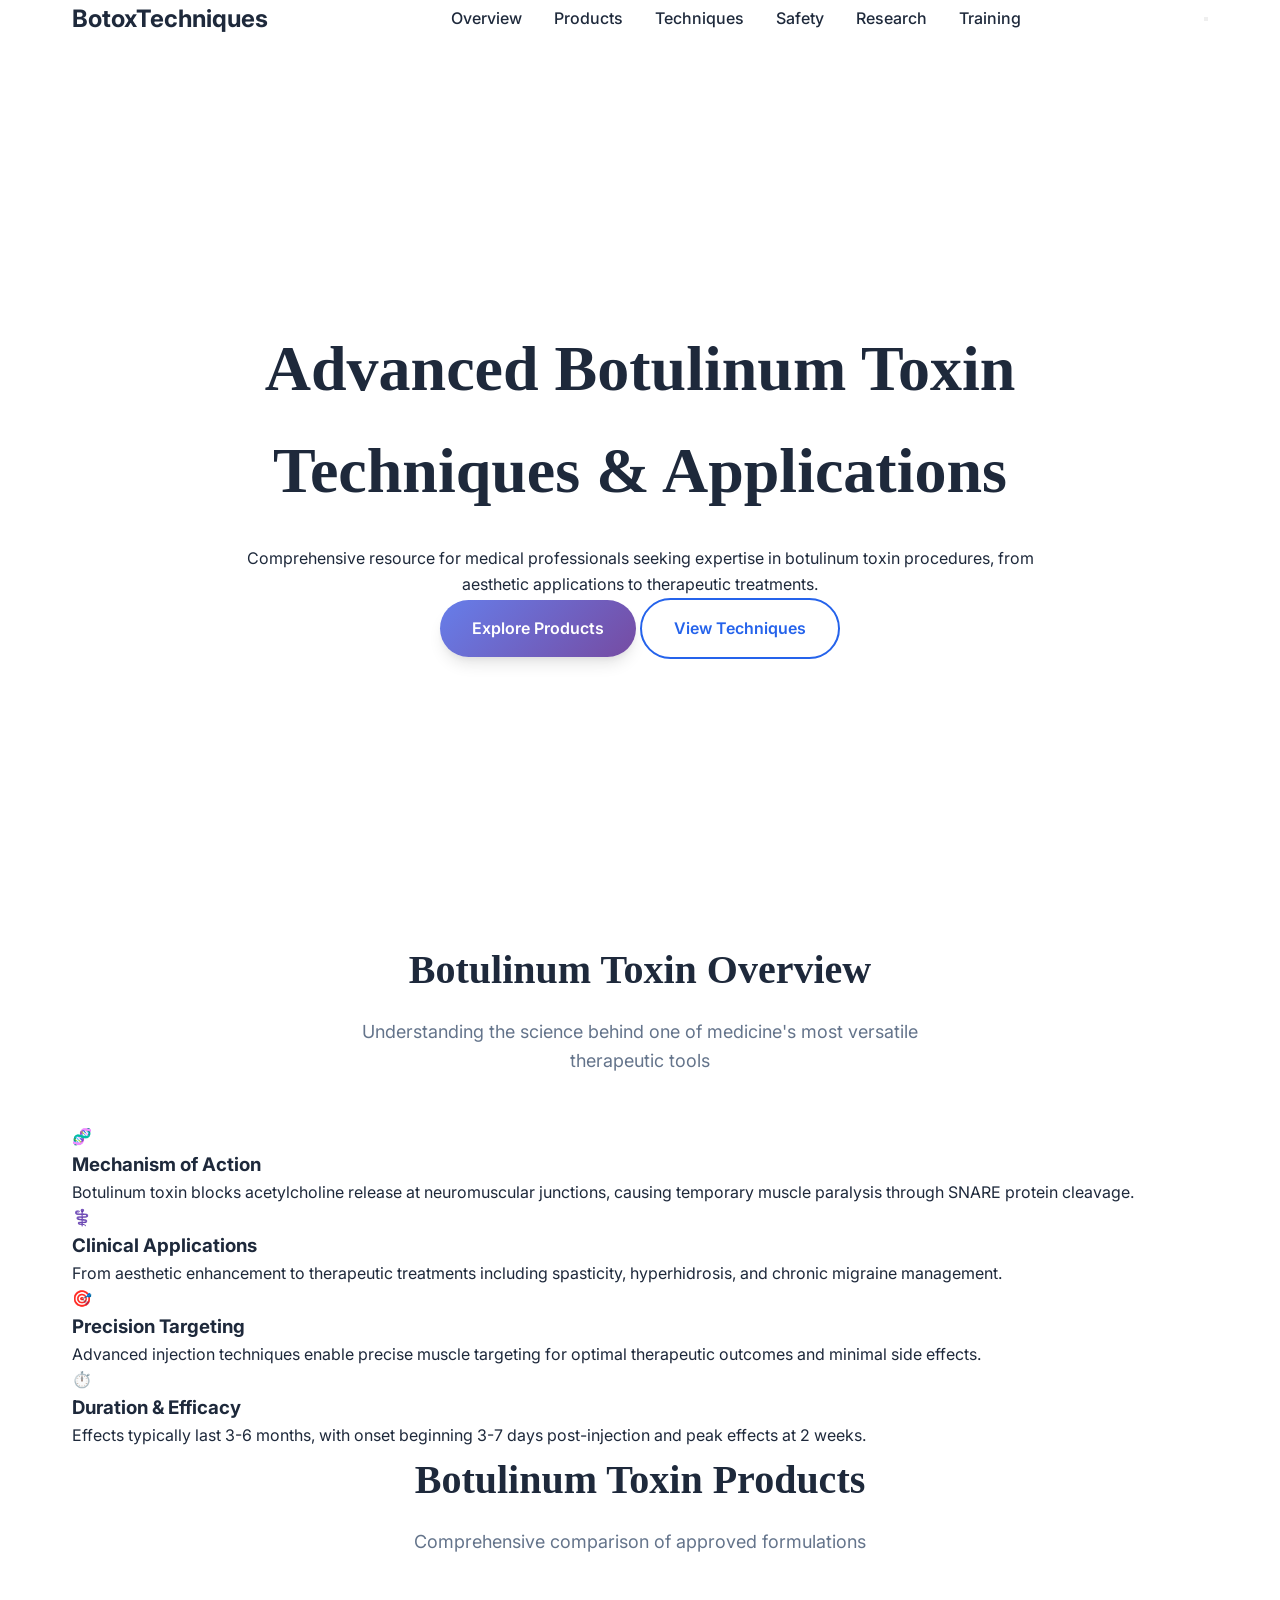
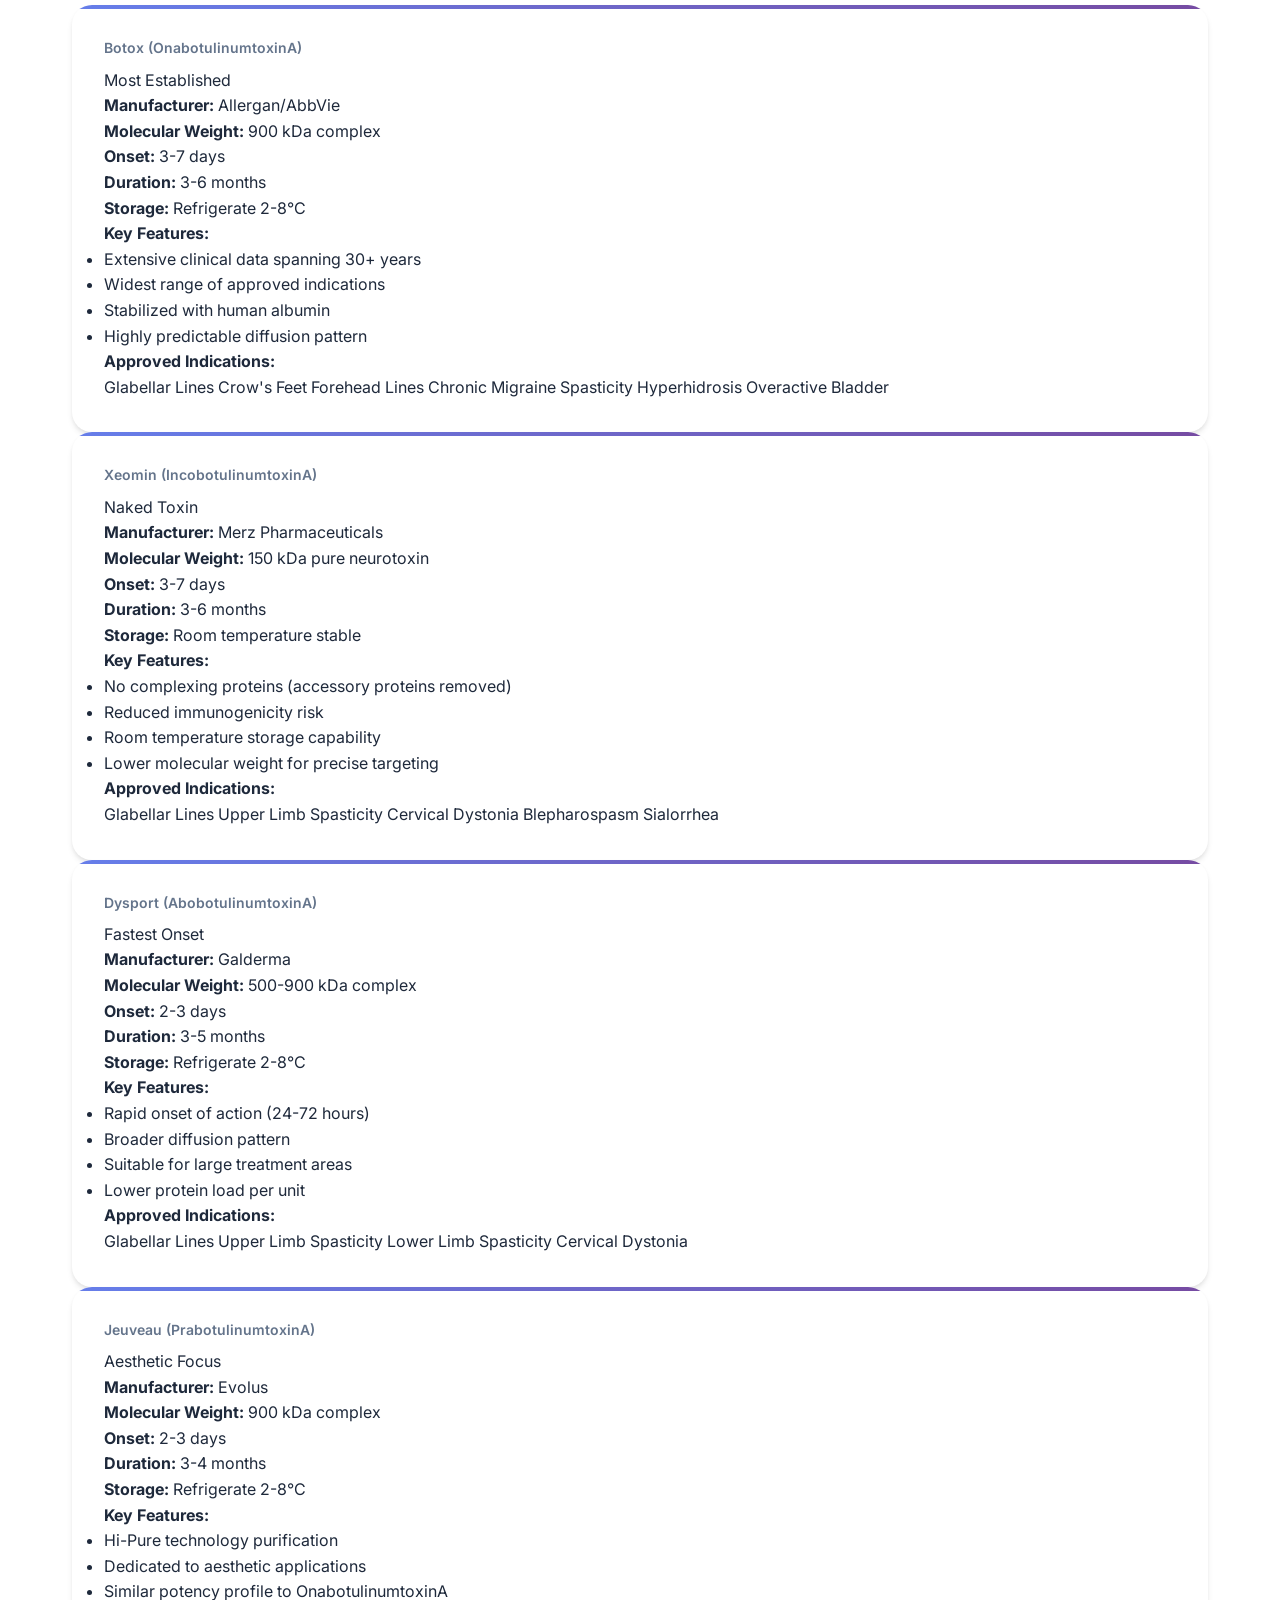
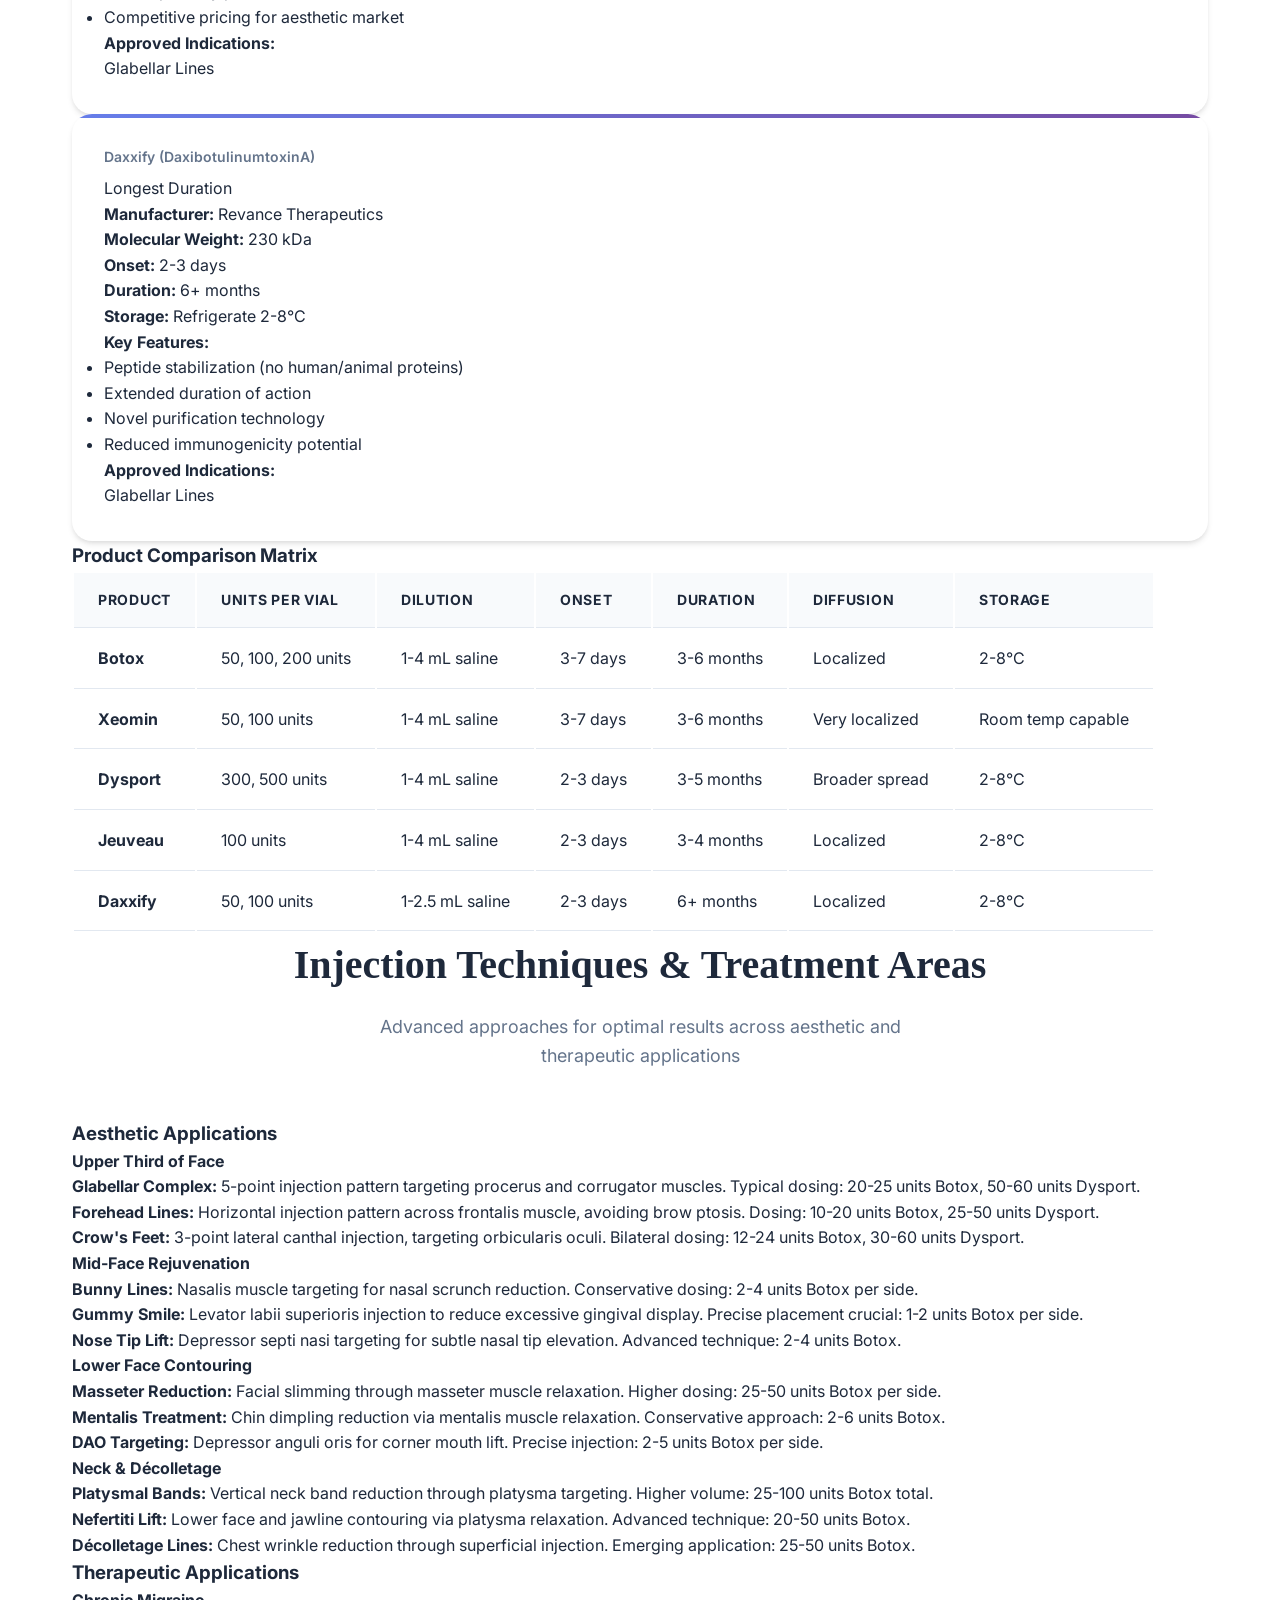
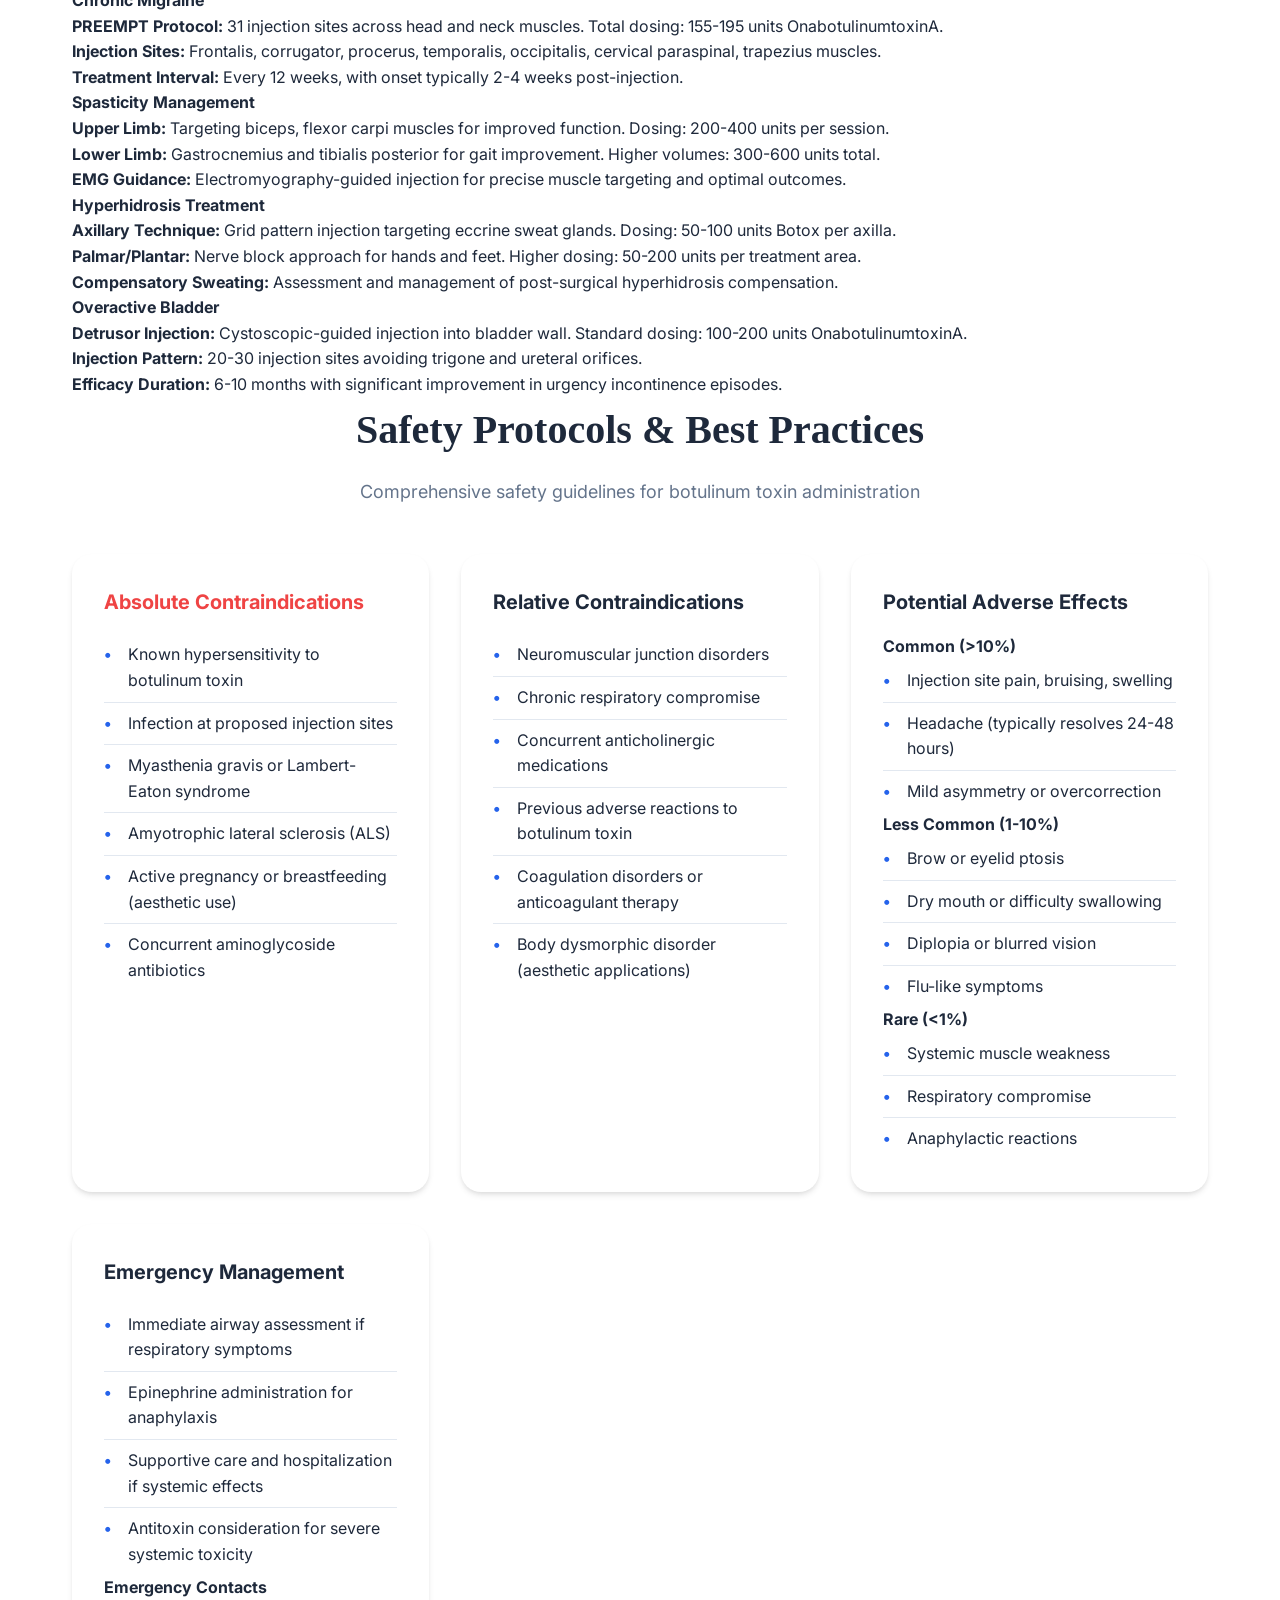
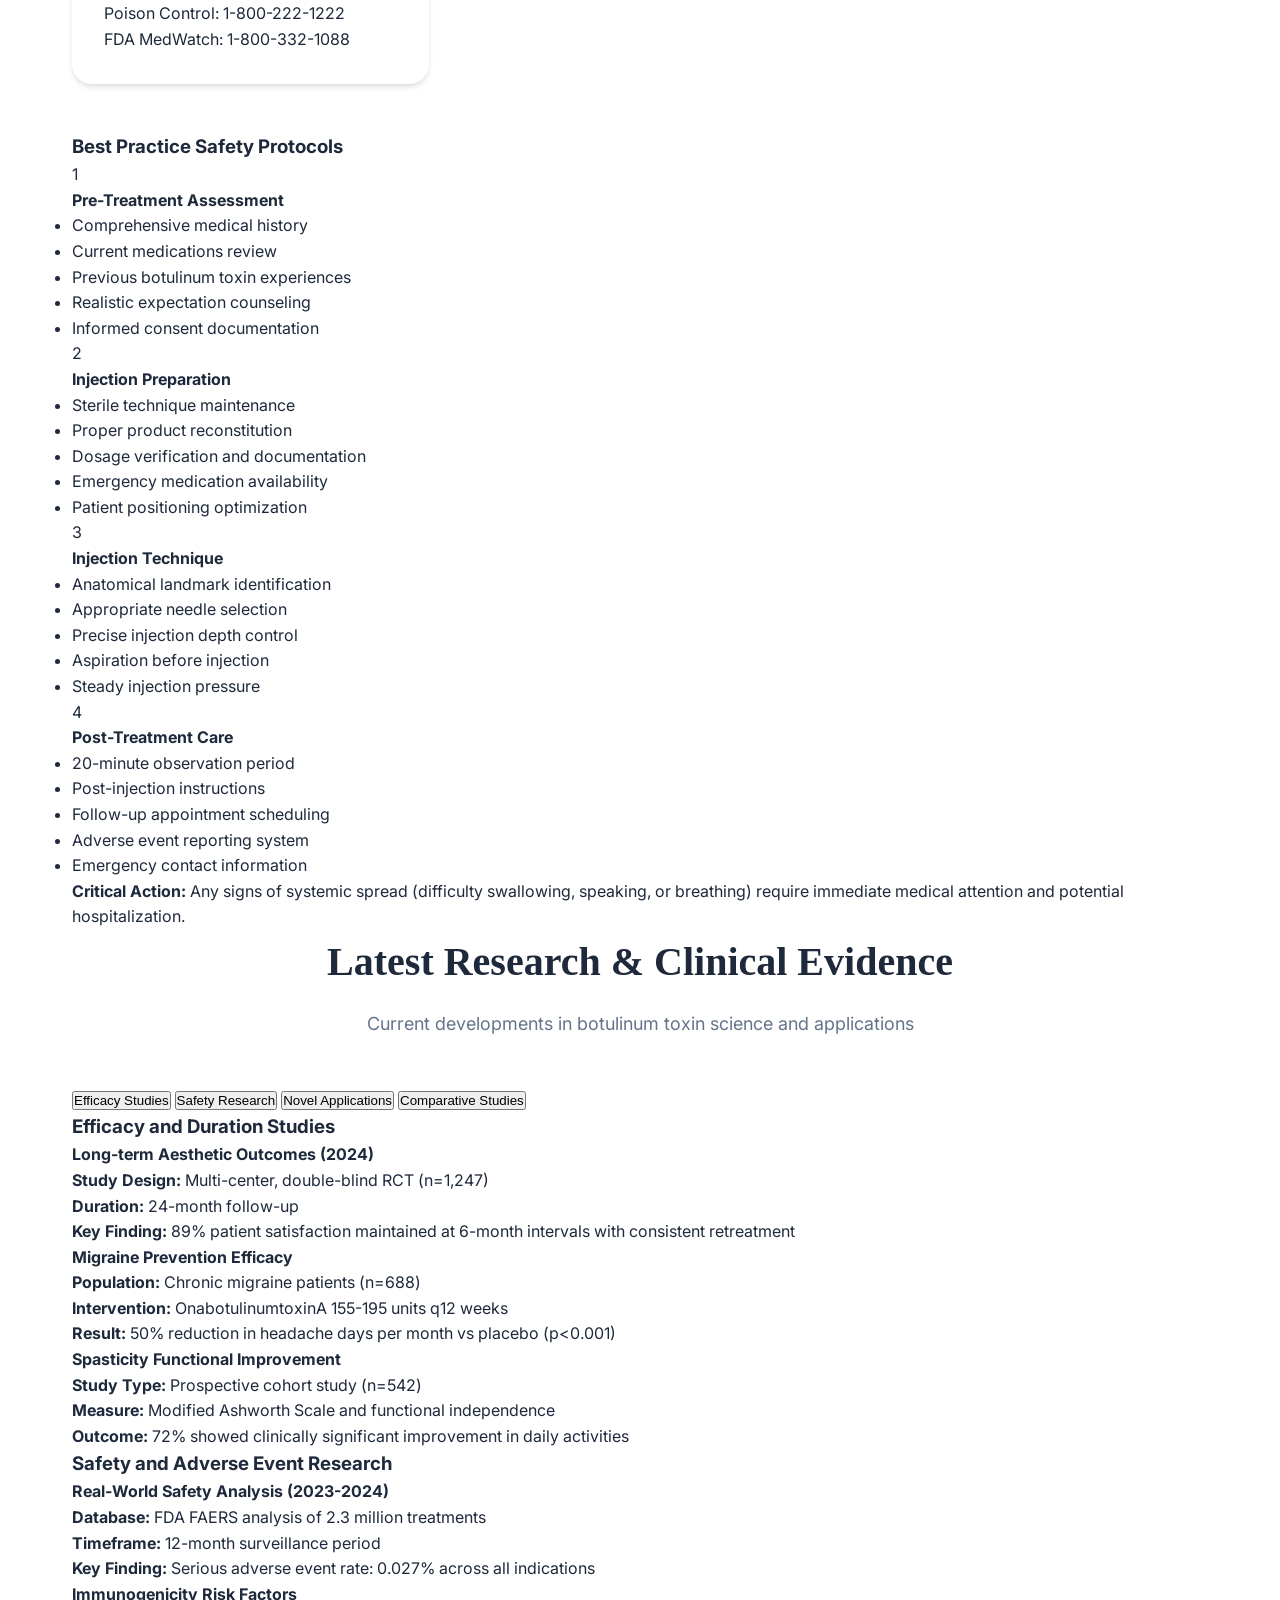
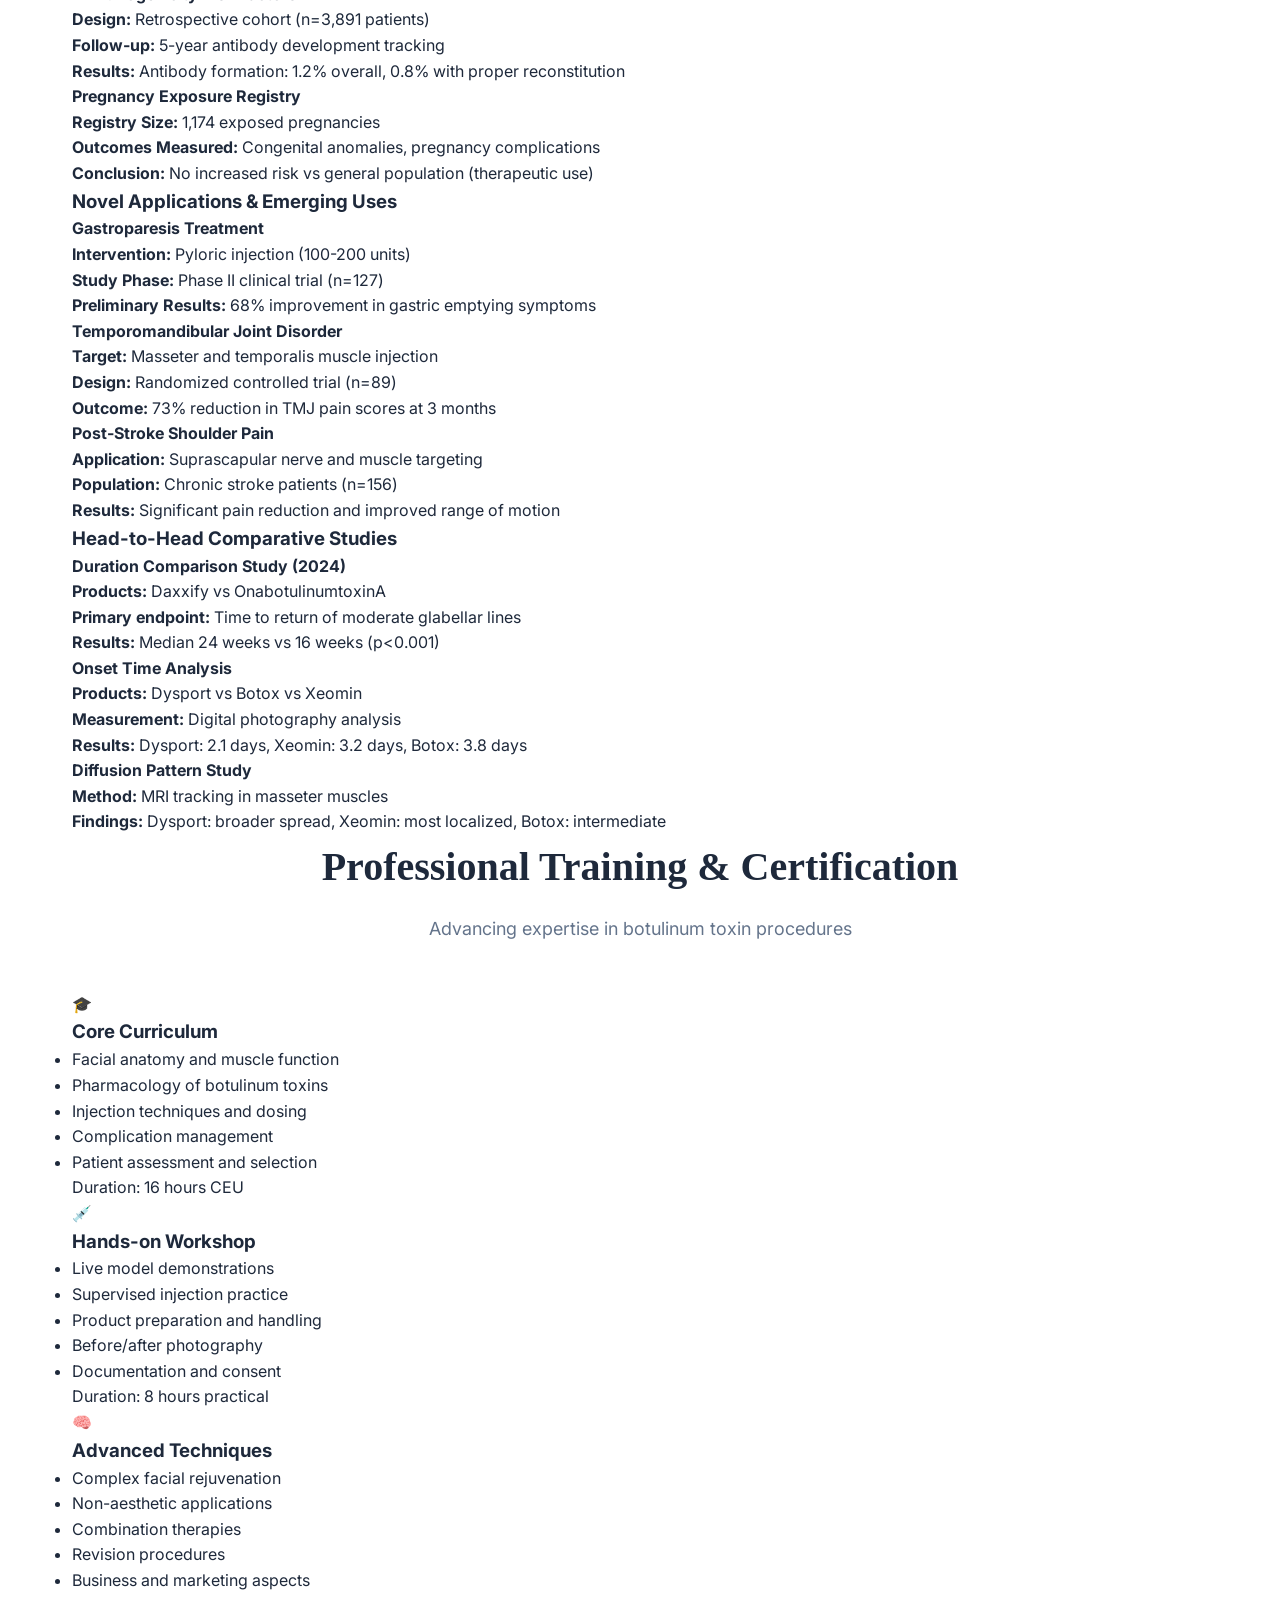
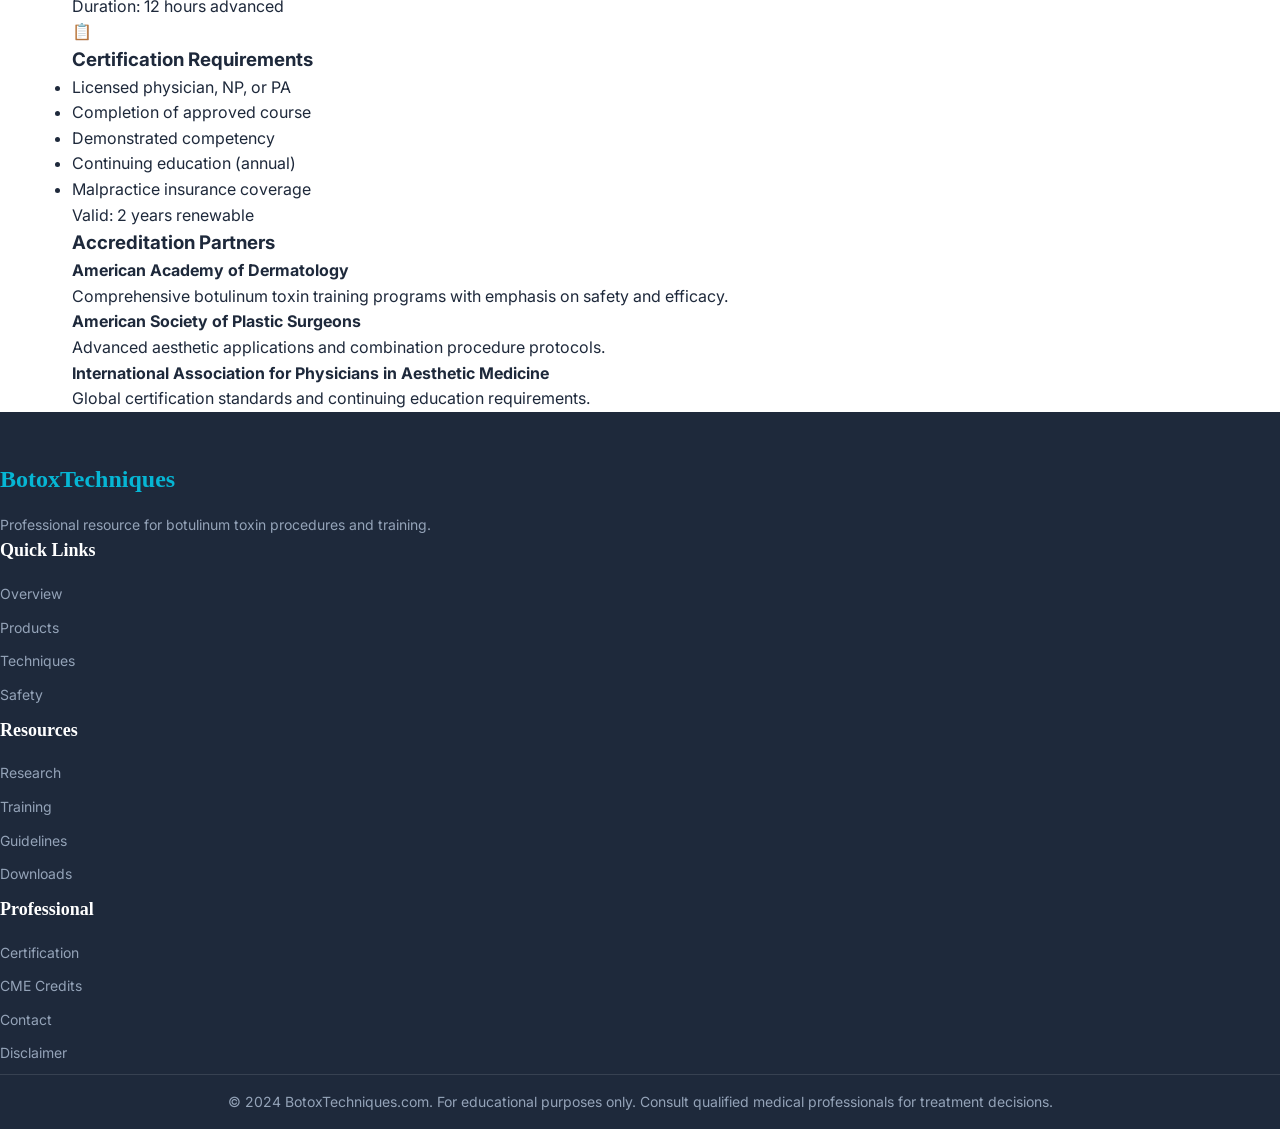
==== commit 091fc114: "Update comprehensive botulinum toxin website with enhanced features - Updated professional HTML stru" ====
--- a/index.html
+++ b/index.html
@@ -3,589 +3,802 @@
 <head>
     <meta charset="UTF-8">
     <meta name="viewport" content="width=device-width, initial-scale=1.0">
-    <title>BotoxTechniques.com - Complete Guide to Botulinum Toxins</title>
-    <meta name="description" content="Comprehensive guide to Botox, Dysport, Xeomin, and all botulinum toxin treatments. Compare costs, effects, safety, and history. Professional medical resource.">
+    <title>Botox Techniques | Advanced Botulinum Toxin Procedures</title>
+    <meta name="description" content="Professional guide to botulinum toxin techniques including Botox, Xeomin, Dysport, and Daxxify. Expert insights for medical practitioners.">
     <link rel="preconnect" href="https://fonts.googleapis.com">
     <link rel="preconnect" href="https://fonts.gstatic.com" crossorigin>
-    <link href="https://fonts.googleapis.com/css2?family=Inter:wght@300;400;500;600;700;800&family=Playfair+Display:wght@400;500;600;700&display=swap" rel="stylesheet">
+    <link href="https://fonts.googleapis.com/css2?family=Crimson+Pro:ital,wght@0,200;0,300;0,400;0,500;0,600;1,300;1,400&family=Inter:wght@300;400;500;600;700&display=swap" rel="stylesheet">
     <link rel="stylesheet" href="styles.css">
-    <link rel="icon" type="image/x-icon" href="/favicon.ico">
 </head>
 <body>
-    <!-- Navigation -->
-    <nav class="navbar">
-        <div class="nav-container">
-            <div class="nav-logo">
-                <h2>BotoxTechniques</h2>
-            </div>
-            <ul class="nav-menu">
-                <li><a href="#home" class="nav-link">Home</a></li>
-                <li><a href="#comparison" class="nav-link">Compare</a></li>
-                <li><a href="#costs" class="nav-link">Costs</a></li>
-                <li><a href="#history" class="nav-link">History</a></li>
-                <li><a href="#safety" class="nav-link">Safety</a></li>
-                <li><a href="#domain-sale" class="nav-link domain-sale">Domain for Sale</a></li>
-            </ul>
-            <div class="hamburger">
-                <span class="bar"></span>
-                <span class="bar"></span>
-                <span class="bar"></span>
+    <header class="header">
+        <nav class="nav">
+            <div class="nav-container">
+                <div class="logo">
+                    <h1>Botox<span class="highlight">Techniques</span></h1>
+                </div>
+                <ul class="nav-menu">
+                    <li><a href="#overview" class="nav-link">Overview</a></li>
+                    <li><a href="#products" class="nav-link">Products</a></li>
+                    <li><a href="#techniques" class="nav-link">Techniques</a></li>
+                    <li><a href="#safety" class="nav-link">Safety</a></li>
+                    <li><a href="#research" class="nav-link">Research</a></li>
+                    <li><a href="#training" class="nav-link">Training</a></li>
+                </ul>
+                <button class="nav-toggle" aria-label="Toggle navigation">
+                    <span></span>
+                    <span></span>
+                    <span></span>
+                </button>
+            </div>
+        </nav>
+    </header>
+
+    <main>
+        <section class="hero">
+            <div class="hero-container">
+                <div class="hero-content">
+                    <h2 class="hero-title">Advanced Botulinum Toxin<br><span class="hero-accent">Techniques & Applications</span></h2>
+                    <p class="hero-description">Comprehensive resource for medical professionals seeking expertise in botulinum toxin procedures, from aesthetic applications to therapeutic treatments.</p>
+                    <div class="hero-actions">
+                        <a href="#products" class="btn btn-primary">Explore Products</a>
+                        <a href="#techniques" class="btn btn-secondary">View Techniques</a>
+                    </div>
+                </div>
+                <div class="hero-visual">
+                    <div class="molecular-structure">
+                        <div class="molecule"></div>
+                        <div class="molecule"></div>
+                        <div class="molecule"></div>
+                        <div class="molecule"></div>
+                    </div>
+                </div>
+            </div>
+        </section>
+
+        <section id="overview" class="section overview">
+            <div class="container">
+                <div class="section-header">
+                    <h2 class="section-title">Botulinum Toxin Overview</h2>
+                    <p class="section-subtitle">Understanding the science behind one of medicine's most versatile therapeutic tools</p>
+                </div>
+                
+                <div class="overview-grid">
+                    <div class="overview-card">
+                        <div class="card-icon">🧬</div>
+                        <h3>Mechanism of Action</h3>
+                        <p>Botulinum toxin blocks acetylcholine release at neuromuscular junctions, causing temporary muscle paralysis through SNARE protein cleavage.</p>
+                    </div>
+                    <div class="overview-card">
+                        <div class="card-icon">⚕️</div>
+                        <h3>Clinical Applications</h3>
+                        <p>From aesthetic enhancement to therapeutic treatments including spasticity, hyperhidrosis, and chronic migraine management.</p>
+                    </div>
+                    <div class="overview-card">
+                        <div class="card-icon">🎯</div>
+                        <h3>Precision Targeting</h3>
+                        <p>Advanced injection techniques enable precise muscle targeting for optimal therapeutic outcomes and minimal side effects.</p>
+                    </div>
+                    <div class="overview-card">
+                        <div class="card-icon">⏱️</div>
+                        <h3>Duration & Efficacy</h3>
+                        <p>Effects typically last 3-6 months, with onset beginning 3-7 days post-injection and peak effects at 2 weeks.</p>
+                    </div>
+                </div>
+            </div>
+        </section>
+
+        <section id="products" class="section products">
+            <div class="container">
+                <div class="section-header">
+                    <h2 class="section-title">Botulinum Toxin Products</h2>
+                    <p class="section-subtitle">Comprehensive comparison of approved formulations</p>
+                </div>
+
+                <div class="products-grid">
+                    <div class="product-card featured">
+                        <div class="product-header">
+                            <h3 class="product-name">Botox (OnabotulinumtoxinA)</h3>
+                            <div class="product-badge">Most Established</div>
+                        </div>
+                        <div class="product-info">
+                            <p><strong>Manufacturer:</strong> Allergan/AbbVie</p>
+                            <p><strong>Molecular Weight:</strong> 900 kDa complex</p>
+                            <p><strong>Onset:</strong> 3-7 days</p>
+                            <p><strong>Duration:</strong> 3-6 months</p>
+                            <p><strong>Storage:</strong> Refrigerate 2-8°C</p>
+                        </div>
+                        <div class="product-features">
+                            <h4>Key Features:</h4>
+                            <ul>
+                                <li>Extensive clinical data spanning 30+ years</li>
+                                <li>Widest range of approved indications</li>
+                                <li>Stabilized with human albumin</li>
+                                <li>Highly predictable diffusion pattern</li>
+                            </ul>
+                        </div>
+                        <div class="product-indications">
+                            <h4>Approved Indications:</h4>
+                            <div class="indication-tags">
+                                <span>Glabellar Lines</span>
+                                <span>Crow's Feet</span>
+                                <span>Forehead Lines</span>
+                                <span>Chronic Migraine</span>
+                                <span>Spasticity</span>
+                                <span>Hyperhidrosis</span>
+                                <span>Overactive Bladder</span>
+                            </div>
+                        </div>
+                    </div>
+
+                    <div class="product-card">
+                        <div class="product-header">
+                            <h3 class="product-name">Xeomin (IncobotulinumtoxinA)</h3>
+                            <div class="product-badge">Naked Toxin</div>
+                        </div>
+                        <div class="product-info">
+                            <p><strong>Manufacturer:</strong> Merz Pharmaceuticals</p>
+                            <p><strong>Molecular Weight:</strong> 150 kDa pure neurotoxin</p>
+                            <p><strong>Onset:</strong> 3-7 days</p>
+                            <p><strong>Duration:</strong> 3-6 months</p>
+                            <p><strong>Storage:</strong> Room temperature stable</p>
+                        </div>
+                        <div class="product-features">
+                            <h4>Key Features:</h4>
+                            <ul>
+                                <li>No complexing proteins (accessory proteins removed)</li>
+                                <li>Reduced immunogenicity risk</li>
+                                <li>Room temperature storage capability</li>
+                                <li>Lower molecular weight for precise targeting</li>
+                            </ul>
+                        </div>
+                        <div class="product-indications">
+                            <h4>Approved Indications:</h4>
+                            <div class="indication-tags">
+                                <span>Glabellar Lines</span>
+                                <span>Upper Limb Spasticity</span>
+                                <span>Cervical Dystonia</span>
+                                <span>Blepharospasm</span>
+                                <span>Sialorrhea</span>
+                            </div>
+                        </div>
+                    </div>
+
+                    <div class="product-card">
+                        <div class="product-header">
+                            <h3 class="product-name">Dysport (AbobotulinumtoxinA)</h3>
+                            <div class="product-badge">Fastest Onset</div>
+                        </div>
+                        <div class="product-info">
+                            <p><strong>Manufacturer:</strong> Galderma</p>
+                            <p><strong>Molecular Weight:</strong> 500-900 kDa complex</p>
+                            <p><strong>Onset:</strong> 2-3 days</p>
+                            <p><strong>Duration:</strong> 3-5 months</p>
+                            <p><strong>Storage:</strong> Refrigerate 2-8°C</p>
+                        </div>
+                        <div class="product-features">
+                            <h4>Key Features:</h4>
+                            <ul>
+                                <li>Rapid onset of action (24-72 hours)</li>
+                                <li>Broader diffusion pattern</li>
+                                <li>Suitable for large treatment areas</li>
+                                <li>Lower protein load per unit</li>
+                            </ul>
+                        </div>
+                        <div class="product-indications">
+                            <h4>Approved Indications:</h4>
+                            <div class="indication-tags">
+                                <span>Glabellar Lines</span>
+                                <span>Upper Limb Spasticity</span>
+                                <span>Lower Limb Spasticity</span>
+                                <span>Cervical Dystonia</span>
+                            </div>
+                        </div>
+                    </div>
+
+                    <div class="product-card">
+                        <div class="product-header">
+                            <h3 class="product-name">Jeuveau (PrabotulinumtoxinA)</h3>
+                            <div class="product-badge">Aesthetic Focus</div>
+                        </div>
+                        <div class="product-info">
+                            <p><strong>Manufacturer:</strong> Evolus</p>
+                            <p><strong>Molecular Weight:</strong> 900 kDa complex</p>
+                            <p><strong>Onset:</strong> 2-3 days</p>
+                            <p><strong>Duration:</strong> 3-4 months</p>
+                            <p><strong>Storage:</strong> Refrigerate 2-8°C</p>
+                        </div>
+                        <div class="product-features">
+                            <h4>Key Features:</h4>
+                            <ul>
+                                <li>Hi-Pure technology purification</li>
+                                <li>Dedicated to aesthetic applications</li>
+                                <li>Similar potency profile to OnabotulinumtoxinA</li>
+                                <li>Competitive pricing for aesthetic market</li>
+                            </ul>
+                        </div>
+                        <div class="product-indications">
+                            <h4>Approved Indications:</h4>
+                            <div class="indication-tags">
+                                <span>Glabellar Lines</span>
+                            </div>
+                        </div>
+                    </div>
+
+                    <div class="product-card">
+                        <div class="product-header">
+                            <h3 class="product-name">Daxxify (DaxibotulinumtoxinA)</h3>
+                            <div class="product-badge">Longest Duration</div>
+                        </div>
+                        <div class="product-info">
+                            <p><strong>Manufacturer:</strong> Revance Therapeutics</p>
+                            <p><strong>Molecular Weight:</strong> 230 kDa</p>
+                            <p><strong>Onset:</strong> 2-3 days</p>
+                            <p><strong>Duration:</strong> 6+ months</p>
+                            <p><strong>Storage:</strong> Refrigerate 2-8°C</p>
+                        </div>
+                        <div class="product-features">
+                            <h4>Key Features:</h4>
+                            <ul>
+                                <li>Peptide stabilization (no human/animal proteins)</li>
+                                <li>Extended duration of action</li>
+                                <li>Novel purification technology</li>
+                                <li>Reduced immunogenicity potential</li>
+                            </ul>
+                        </div>
+                        <div class="product-indications">
+                            <h4>Approved Indications:</h4>
+                            <div class="indication-tags">
+                                <span>Glabellar Lines</span>
+                            </div>
+                        </div>
+                    </div>
+                </div>
+
+                <div class="comparison-table">
+                    <h3>Product Comparison Matrix</h3>
+                    <div class="table-responsive">
+                        <table>
+                            <thead>
+                                <tr>
+                                    <th>Product</th>
+                                    <th>Units per vial</th>
+                                    <th>Dilution</th>
+                                    <th>Onset</th>
+                                    <th>Duration</th>
+                                    <th>Diffusion</th>
+                                    <th>Storage</th>
+                                </tr>
+                            </thead>
+                            <tbody>
+                                <tr>
+                                    <td><strong>Botox</strong></td>
+                                    <td>50, 100, 200 units</td>
+                                    <td>1-4 mL saline</td>
+                                    <td>3-7 days</td>
+                                    <td>3-6 months</td>
+                                    <td>Localized</td>
+                                    <td>2-8°C</td>
+                                </tr>
+                                <tr>
+                                    <td><strong>Xeomin</strong></td>
+                                    <td>50, 100 units</td>
+                                    <td>1-4 mL saline</td>
+                                    <td>3-7 days</td>
+                                    <td>3-6 months</td>
+                                    <td>Very localized</td>
+                                    <td>Room temp capable</td>
+                                </tr>
+                                <tr>
+                                    <td><strong>Dysport</strong></td>
+                                    <td>300, 500 units</td>
+                                    <td>1-4 mL saline</td>
+                                    <td>2-3 days</td>
+                                    <td>3-5 months</td>
+                                    <td>Broader spread</td>
+                                    <td>2-8°C</td>
+                                </tr>
+                                <tr>
+                                    <td><strong>Jeuveau</strong></td>
+                                    <td>100 units</td>
+                                    <td>1-4 mL saline</td>
+                                    <td>2-3 days</td>
+                                    <td>3-4 months</td>
+                                    <td>Localized</td>
+                                    <td>2-8°C</td>
+                                </tr>
+                                <tr>
+                                    <td><strong>Daxxify</strong></td>
+                                    <td>50, 100 units</td>
+                                    <td>1-2.5 mL saline</td>
+                                    <td>2-3 days</td>
+                                    <td>6+ months</td>
+                                    <td>Localized</td>
+                                    <td>2-8°C</td>
+                                </tr>
+                            </tbody>
+                        </table>
+                    </div>
+                </div>
+            </div>
+        </section>
+
+        <section id="techniques" class="section techniques">
+            <div class="container">
+                <div class="section-header">
+                    <h2 class="section-title">Injection Techniques & Treatment Areas</h2>
+                    <p class="section-subtitle">Advanced approaches for optimal results across aesthetic and therapeutic applications</p>
+                </div>
+
+                <div class="technique-category">
+                    <h3>Aesthetic Applications</h3>
+                    <div class="technique-grid">
+                        <div class="technique-card">
+                            <h4>Upper Third of Face</h4>
+                            <div class="technique-details">
+                                <p><strong>Glabellar Complex:</strong> 5-point injection pattern targeting procerus and corrugator muscles. Typical dosing: 20-25 units Botox, 50-60 units Dysport.</p>
+                                <p><strong>Forehead Lines:</strong> Horizontal injection pattern across frontalis muscle, avoiding brow ptosis. Dosing: 10-20 units Botox, 25-50 units Dysport.</p>
+                                <p><strong>Crow's Feet:</strong> 3-point lateral canthal injection, targeting orbicularis oculi. Bilateral dosing: 12-24 units Botox, 30-60 units Dysport.</p>
+                            </div>
+                        </div>
+
+                        <div class="technique-card">
+                            <h4>Mid-Face Rejuvenation</h4>
+                            <div class="technique-details">
+                                <p><strong>Bunny Lines:</strong> Nasalis muscle targeting for nasal scrunch reduction. Conservative dosing: 2-4 units Botox per side.</p>
+                                <p><strong>Gummy Smile:</strong> Levator labii superioris injection to reduce excessive gingival display. Precise placement crucial: 1-2 units Botox per side.</p>
+                                <p><strong>Nose Tip Lift:</strong> Depressor septi nasi targeting for subtle nasal tip elevation. Advanced technique: 2-4 units Botox.</p>
+                            </div>
+                        </div>
+
+                        <div class="technique-card">
+                            <h4>Lower Face Contouring</h4>
+                            <div class="technique-details">
+                                <p><strong>Masseter Reduction:</strong> Facial slimming through masseter muscle relaxation. Higher dosing: 25-50 units Botox per side.</p>
+                                <p><strong>Mentalis Treatment:</strong> Chin dimpling reduction via mentalis muscle relaxation. Conservative approach: 2-6 units Botox.</p>
+                                <p><strong>DAO Targeting:</strong> Depressor anguli oris for corner mouth lift. Precise injection: 2-5 units Botox per side.</p>
+                            </div>
+                        </div>
+
+                        <div class="technique-card">
+                            <h4>Neck & Décolletage</h4>
+                            <div class="technique-details">
+                                <p><strong>Platysmal Bands:</strong> Vertical neck band reduction through platysma targeting. Higher volume: 25-100 units Botox total.</p>
+                                <p><strong>Nefertiti Lift:</strong> Lower face and jawline contouring via platysma relaxation. Advanced technique: 20-50 units Botox.</p>
+                                <p><strong>Décolletage Lines:</strong> Chest wrinkle reduction through superficial injection. Emerging application: 25-50 units Botox.</p>
+                            </div>
+                        </div>
+                    </div>
+                </div>
+
+                <div class="technique-category">
+                    <h3>Therapeutic Applications</h3>
+                    <div class="technique-grid">
+                        <div class="technique-card therapeutic">
+                            <h4>Chronic Migraine</h4>
+                            <div class="technique-details">
+                                <p><strong>PREEMPT Protocol:</strong> 31 injection sites across head and neck muscles. Total dosing: 155-195 units OnabotulinumtoxinA.</p>
+                                <p><strong>Injection Sites:</strong> Frontalis, corrugator, procerus, temporalis, occipitalis, cervical paraspinal, trapezius muscles.</p>
+                                <p><strong>Treatment Interval:</strong> Every 12 weeks, with onset typically 2-4 weeks post-injection.</p>
+                            </div>
+                        </div>
+
+                        <div class="technique-card therapeutic">
+                            <h4>Spasticity Management</h4>
+                            <div class="technique-details">
+                                <p><strong>Upper Limb:</strong> Targeting biceps, flexor carpi muscles for improved function. Dosing: 200-400 units per session.</p>
+                                <p><strong>Lower Limb:</strong> Gastrocnemius and tibialis posterior for gait improvement. Higher volumes: 300-600 units total.</p>
+                                <p><strong>EMG Guidance:</strong> Electromyography-guided injection for precise muscle targeting and optimal outcomes.</p>
+                            </div>
+                        </div>
+
+                        <div class="technique-card therapeutic">
+                            <h4>Hyperhidrosis Treatment</h4>
+                            <div class="technique-details">
+                                <p><strong>Axillary Technique:</strong> Grid pattern injection targeting eccrine sweat glands. Dosing: 50-100 units Botox per axilla.</p>
+                                <p><strong>Palmar/Plantar:</strong> Nerve block approach for hands and feet. Higher dosing: 50-200 units per treatment area.</p>
+                                <p><strong>Compensatory Sweating:</strong> Assessment and management of post-surgical hyperhidrosis compensation.</p>
+                            </div>
+                        </div>
+
+                        <div class="technique-card therapeutic">
+                            <h4>Overactive Bladder</h4>
+                            <div class="technique-details">
+                                <p><strong>Detrusor Injection:</strong> Cystoscopic-guided injection into bladder wall. Standard dosing: 100-200 units OnabotulinumtoxinA.</p>
+                                <p><strong>Injection Pattern:</strong> 20-30 injection sites avoiding trigone and ureteral orifices.</p>
+                                <p><strong>Efficacy Duration:</strong> 6-10 months with significant improvement in urgency incontinence episodes.</p>
+                            </div>
+                        </div>
+                    </div>
+                </div>
+            </div>
+        </section>
+
+        <section id="safety" class="section safety">
+            <div class="container">
+                <div class="section-header">
+                    <h2 class="section-title">Safety Protocols & Best Practices</h2>
+                    <p class="section-subtitle">Comprehensive safety guidelines for botulinum toxin administration</p>
+                </div>
+
+                <div class="safety-grid">
+                    <div class="safety-card contraindications">
+                        <h3>Absolute Contraindications</h3>
+                        <ul class="contraindications">
+                            <li>Known hypersensitivity to botulinum toxin</li>
+                            <li>Infection at proposed injection sites</li>
+                            <li>Myasthenia gravis or Lambert-Eaton syndrome</li>
+                            <li>Amyotrophic lateral sclerosis (ALS)</li>
+                            <li>Active pregnancy or breastfeeding (aesthetic use)</li>
+                            <li>Concurrent aminoglycoside antibiotics</li>
+                        </ul>
+                    </div>
+
+                    <div class="safety-card relative-contraindications">
+                        <h3>Relative Contraindications</h3>
+                        <ul class="relative-contraindications">
+                            <li>Neuromuscular junction disorders</li>
+                            <li>Chronic respiratory compromise</li>
+                            <li>Concurrent anticholinergic medications</li>
+                            <li>Previous adverse reactions to botulinum toxin</li>
+                            <li>Coagulation disorders or anticoagulant therapy</li>
+                            <li>Body dysmorphic disorder (aesthetic applications)</li>
+                        </ul>
+                    </div>
+
+                    <div class="safety-card adverse-effects">
+                        <h3>Potential Adverse Effects</h3>
+                        <div class="effects-category">
+                            <h4>Common (>10%)</h4>
+                            <ul class="adverse-effects">
+                                <li>Injection site pain, bruising, swelling</li>
+                                <li>Headache (typically resolves 24-48 hours)</li>
+                                <li>Mild asymmetry or overcorrection</li>
+                            </ul>
+                        </div>
+                        <div class="effects-category">
+                            <h4>Less Common (1-10%)</h4>
+                            <ul class="adverse-effects">
+                                <li>Brow or eyelid ptosis</li>
+                                <li>Dry mouth or difficulty swallowing</li>
+                                <li>Diplopia or blurred vision</li>
+                                <li>Flu-like symptoms</li>
+                            </ul>
+                        </div>
+                        <div class="effects-category">
+                            <h4>Rare (<1%)</h4>
+                            <ul class="adverse-effects">
+                                <li>Systemic muscle weakness</li>
+                                <li>Respiratory compromise</li>
+                                <li>Anaphylactic reactions</li>
+                            </ul>
+                        </div>
+                    </div>
+
+                    <div class="safety-card emergency">
+                        <h3>Emergency Management</h3>
+                        <ul class="emergency">
+                            <li>Immediate airway assessment if respiratory symptoms</li>
+                            <li>Epinephrine administration for anaphylaxis</li>
+                            <li>Supportive care and hospitalization if systemic effects</li>
+                            <li>Antitoxin consideration for severe systemic toxicity</li>
+                        </ul>
+                        <div class="emergency-protocol">
+                            <h4>Emergency Contacts</h4>
+                            <p>Poison Control: 1-800-222-1222</p>
+                            <p>FDA MedWatch: 1-800-332-1088</p>
+                        </div>
+                    </div>
+                </div>
+
+                <div class="safety-protocols">
+                    <h3>Best Practice Safety Protocols</h3>
+                    <div class="protocol-grid">
+                        <div class="protocol-step">
+                            <div class="step-number">1</div>
+                            <div class="step-content">
+                                <h4>Pre-Treatment Assessment</h4>
+                                <ul>
+                                    <li>Comprehensive medical history</li>
+                                    <li>Current medications review</li>
+                                    <li>Previous botulinum toxin experiences</li>
+                                    <li>Realistic expectation counseling</li>
+                                    <li>Informed consent documentation</li>
+                                </ul>
+                            </div>
+                        </div>
+
+                        <div class="protocol-step">
+                            <div class="step-number">2</div>
+                            <div class="step-content">
+                                <h4>Injection Preparation</h4>
+                                <ul>
+                                    <li>Sterile technique maintenance</li>
+                                    <li>Proper product reconstitution</li>
+                                    <li>Dosage verification and documentation</li>
+                                    <li>Emergency medication availability</li>
+                                    <li>Patient positioning optimization</li>
+                                </ul>
+                            </div>
+                        </div>
+
+                        <div class="protocol-step">
+                            <div class="step-number">3</div>
+                            <div class="step-content">
+                                <h4>Injection Technique</h4>
+                                <ul>
+                                    <li>Anatomical landmark identification</li>
+                                    <li>Appropriate needle selection</li>
+                                    <li>Precise injection depth control</li>
+                                    <li>Aspiration before injection</li>
+                                    <li>Steady injection pressure</li>
+                                </ul>
+                            </div>
+                        </div>
+
+                        <div class="protocol-step">
+                            <div class="step-number">4</div>
+                            <div class="step-content">
+                                <h4>Post-Treatment Care</h4>
+                                <ul>
+                                    <li>20-minute observation period</li>
+                                    <li>Post-injection instructions</li>
+                                    <li>Follow-up appointment scheduling</li>
+                                    <li>Adverse event reporting system</li>
+                                    <li>Emergency contact information</li>
+                                </ul>
+                            </div>
+                        </div>
+                    </div>
+
+                    <div class="emergency-action">
+                        <strong>Critical Action:</strong> Any signs of systemic spread (difficulty swallowing, speaking, or breathing) require immediate medical attention and potential hospitalization.
+                    </div>
+                </div>
+            </div>
+        </section>
+
+        <section id="research" class="section research">
+            <div class="container">
+                <div class="section-header">
+                    <h2 class="section-title">Latest Research & Clinical Evidence</h2>
+                    <p class="section-subtitle">Current developments in botulinum toxin science and applications</p>
+                </div>
+
+                <div class="research-content">
+                    <div class="research-categories">
+                        <button class="research-tab active" data-tab="efficacy">Efficacy Studies</button>
+                        <button class="research-tab" data-tab="safety">Safety Research</button>
+                        <button class="research-tab" data-tab="novel">Novel Applications</button>
+                        <button class="research-tab" data-tab="comparative">Comparative Studies</button>
+                    </div>
+
+                    <div class="research-panels">
+                        <div class="research-panel active" id="efficacy-panel">
+                            <h3>Efficacy and Duration Studies</h3>
+                            <div class="studies-grid">
+                                <div class="study-card">
+                                    <h4>Long-term Aesthetic Outcomes (2024)</h4>
+                                    <p><strong>Study Design:</strong> Multi-center, double-blind RCT (n=1,247)</p>
+                                    <p><strong>Duration:</strong> 24-month follow-up</p>
+                                    <p><strong>Key Finding:</strong> 89% patient satisfaction maintained at 6-month intervals with consistent retreatment</p>
+                                </div>
+
+                                <div class="study-card">
+                                    <h4>Migraine Prevention Efficacy</h4>
+                                    <p><strong>Population:</strong> Chronic migraine patients (n=688)</p>
+                                    <p><strong>Intervention:</strong> OnabotulinumtoxinA 155-195 units q12 weeks</p>
+                                    <p><strong>Result:</strong> 50% reduction in headache days per month vs placebo (p<0.001)</p>
+                                </div>
+
+                                <div class="study-card">
+                                    <h4>Spasticity Functional Improvement</h4>
+                                    <p><strong>Study Type:</strong> Prospective cohort study (n=542)</p>
+                                    <p><strong>Measure:</strong> Modified Ashworth Scale and functional independence</p>
+                                    <p><strong>Outcome:</strong> 72% showed clinically significant improvement in daily activities</p>
+                                </div>
+                            </div>
+                        </div>
+
+                        <div class="research-panel" id="safety-panel">
+                            <h3>Safety and Adverse Event Research</h3>
+                            <div class="studies-grid">
+                                <div class="study-card">
+                                    <h4>Real-World Safety Analysis (2023-2024)</h4>
+                                    <p><strong>Database:</strong> FDA FAERS analysis of 2.3 million treatments</p>
+                                    <p><strong>Timeframe:</strong> 12-month surveillance period</p>
+                                    <p><strong>Key Finding:</strong> Serious adverse event rate: 0.027% across all indications</p>
+                                </div>
+
+                                <div class="study-card">
+                                    <h4>Immunogenicity Risk Factors</h4>
+                                    <p><strong>Design:</strong> Retrospective cohort (n=3,891 patients)</p>
+                                    <p><strong>Follow-up:</strong> 5-year antibody development tracking</p>
+                                    <p><strong>Results:</strong> Antibody formation: 1.2% overall, 0.8% with proper reconstitution</p>
+                                </div>
+
+                                <div class="study-card">
+                                    <h4>Pregnancy Exposure Registry</h4>
+                                    <p><strong>Registry Size:</strong> 1,174 exposed pregnancies</p>
+                                    <p><strong>Outcomes Measured:</strong> Congenital anomalies, pregnancy complications</p>
+                                    <p><strong>Conclusion:</strong> No increased risk vs general population (therapeutic use)</p>
+                                </div>
+                            </div>
+                        </div>
+
+                        <div class="research-panel" id="novel-panel">
+                            <h3>Novel Applications & Emerging Uses</h3>
+                            <div class="studies-grid">
+                                <div class="study-card">
+                                    <h4>Gastroparesis Treatment</h4>
+                                    <p><strong>Intervention:</strong> Pyloric injection (100-200 units)</p>
+                                    <p><strong>Study Phase:</strong> Phase II clinical trial (n=127)</p>
+                                    <p><strong>Preliminary Results:</strong> 68% improvement in gastric emptying symptoms</p>
+                                </div>
+
+                                <div class="study-card">
+                                    <h4>Temporomandibular Joint Disorder</h4>
+                                    <p><strong>Target:</strong> Masseter and temporalis muscle injection</p>
+                                    <p><strong>Design:</strong> Randomized controlled trial (n=89)</p>
+                                    <p><strong>Outcome:</strong> 73% reduction in TMJ pain scores at 3 months</p>
+                                </div>
+
+                                <div class="study-card">
+                                    <h4>Post-Stroke Shoulder Pain</h4>
+                                    <p><strong>Application:</strong> Suprascapular nerve and muscle targeting</p>
+                                    <p><strong>Population:</strong> Chronic stroke patients (n=156)</p>
+                                    <p><strong>Results:</strong> Significant pain reduction and improved range of motion</p>
+                                </div>
+                            </div>
+                        </div>
+
+                        <div class="research-panel" id="comparative-panel">
+                            <h3>Head-to-Head Comparative Studies</h3>
+                            <div class="studies-grid">
+                                <div class="study-card">
+                                    <h4>Duration Comparison Study (2024)</h4>
+                                    <p><strong>Products:</strong> Daxxify vs OnabotulinumtoxinA</p>
+                                    <p><strong>Primary endpoint:</strong> Time to return of moderate glabellar lines</p>
+                                    <p><strong>Results:</strong> Median 24 weeks vs 16 weeks (p<0.001)</p>
+                                </div>
+
+                                <div class="study-card">
+                                    <h4>Onset Time Analysis</h4>
+                                    <p><strong>Products:</strong> Dysport vs Botox vs Xeomin</p>
+                                    <p><strong>Measurement:</strong> Digital photography analysis</p>
+                                    <p><strong>Results:</strong> Dysport: 2.1 days, Xeomin: 3.2 days, Botox: 3.8 days</p>
+                                </div>
+
+                                <div class="study-card">
+                                    <h4>Diffusion Pattern Study</h4>
+                                    <p><strong>Method:</strong> MRI tracking in masseter muscles</p>
+                                    <p><strong>Findings:</strong> Dysport: broader spread, Xeomin: most localized, Botox: intermediate</p>
+                                </div>
+                            </div>
+                        </div>
+                    </div>
+                </div>
+            </div>
+        </section>
+
+        <section id="training" class="section training">
+            <div class="container">
+                <div class="section-header">
+                    <h2 class="section-title">Professional Training & Certification</h2>
+                    <p class="section-subtitle">Advancing expertise in botulinum toxin procedures</p>
+                </div>
+
+                <div class="training-grid">
+                    <div class="training-card">
+                        <div class="training-icon">🎓</div>
+                        <h3>Core Curriculum</h3>
+                        <ul>
+                            <li>Facial anatomy and muscle function</li>
+                            <li>Pharmacology of botulinum toxins</li>
+                            <li>Injection techniques and dosing</li>
+                            <li>Complication management</li>
+                            <li>Patient assessment and selection</li>
+                        </ul>
+                        <div class="training-duration">Duration: 16 hours CEU</div>
+                    </div>
+
+                    <div class="training-card">
+                        <div class="training-icon">💉</div>
+                        <h3>Hands-on Workshop</h3>
+                        <ul>
+                            <li>Live model demonstrations</li>
+                            <li>Supervised injection practice</li>
+                            <li>Product preparation and handling</li>
+                            <li>Before/after photography</li>
+                            <li>Documentation and consent</li>
+                        </ul>
+                        <div class="training-duration">Duration: 8 hours practical</div>
+                    </div>
+
+                    <div class="training-card">
+                        <div class="training-icon">🧠</div>
+                        <h3>Advanced Techniques</h3>
+                        <ul>
+                            <li>Complex facial rejuvenation</li>
+                            <li>Non-aesthetic applications</li>
+                            <li>Combination therapies</li>
+                            <li>Revision procedures</li>
+                            <li>Business and marketing aspects</li>
+                        </ul>
+                        <div class="training-duration">Duration: 12 hours advanced</div>
+                    </div>
+
+                    <div class="training-card">
+                        <div class="training-icon">📋</div>
+                        <h3>Certification Requirements</h3>
+                        <ul>
+                            <li>Licensed physician, NP, or PA</li>
+                            <li>Completion of approved course</li>
+                            <li>Demonstrated competency</li>
+                            <li>Continuing education (annual)</li>
+                            <li>Malpractice insurance coverage</li>
+                        </ul>
+                        <div class="training-duration">Valid: 2 years renewable</div>
+                    </div>
+                </div>
+
+                <div class="accreditation-info">
+                    <h3>Accreditation Partners</h3>
+                    <div class="partners-grid">
+                        <div class="partner-card">
+                            <h4>American Academy of Dermatology</h4>
+                            <p>Comprehensive botulinum toxin training programs with emphasis on safety and efficacy.</p>
+                        </div>
+                        <div class="partner-card">
+                            <h4>American Society of Plastic Surgeons</h4>
+                            <p>Advanced aesthetic applications and combination procedure protocols.</p>
+                        </div>
+                        <div class="partner-card">
+                            <h4>International Association for Physicians in Aesthetic Medicine</h4>
+                            <p>Global certification standards and continuing education requirements.</p>
+                        </div>
+                    </div>
+                </div>
+            </div>
+        </section>
+    </main>
+
+    <footer class="footer">
+        <div class="footer-container">
+            <div class="footer-section">
+                <h3>BotoxTechniques</h3>
+                <p>Professional resource for botulinum toxin procedures and training.</p>
+            </div>
+            <div class="footer-section">
+                <h4>Quick Links</h4>
+                <ul>
+                    <li><a href="#overview">Overview</a></li>
+                    <li><a href="#products">Products</a></li>
+                    <li><a href="#techniques">Techniques</a></li>
+                    <li><a href="#safety">Safety</a></li>
+                </ul>
+            </div>
+            <div class="footer-section">
+                <h4>Resources</h4>
+                <ul>
+                    <li><a href="#research">Research</a></li>
+                    <li><a href="#training">Training</a></li>
+                    <li><a href="#">Guidelines</a></li>
+                    <li><a href="#">Downloads</a></li>
+                </ul>
+            </div>
+            <div class="footer-section">
+                <h4>Professional</h4>
+                <ul>
+                    <li><a href="#">Certification</a></li>
+                    <li><a href="#">CME Credits</a></li>
+                    <li><a href="#">Contact</a></li>
+                    <li><a href="#">Disclaimer</a></li>
+                </ul>
             </div>
         </div>
-    </nav>
-
-    <!-- Hero Section -->
-    <section id="home" class="hero">
-        <div class="hero-background"></div>
-        <div class="hero-content">
-            <div class="hero-text">
-                <h1 class="hero-title">
-                    <span class="title-line">The Complete Guide to</span>
-                    <span class="title-line highlight">Botulinum Toxins</span>
-                </h1>
-                <p class="hero-subtitle">Comprehensive comparison of Botox, Dysport, Xeomin, and Jeuveau. Evidence-based information on costs, effects, safety, and 200+ years of scientific history.</p>
-                <div class="hero-buttons">
-                    <a href="#comparison" class="btn btn-primary">Compare Treatments</a>
-                    <a href="#costs" class="btn btn-secondary">Calculate Costs</a>
-                </div>
-            </div>
-        </div>
-        <div class="scroll-indicator">
-            <div class="scroll-arrow"></div>
-        </div>
-    </section>
-
-    <!-- Quick Stats -->
-    <section class="stats-section">
-        <div class="container">
-            <div class="stats-grid">
-                <div class="stat-item">
-                    <h3>4.4M+</h3>
-                    <p>Procedures performed annually</p>
-                </div>
-                <div class="stat-item">
-                    <h3>200+</h3>
-                    <p>Years of scientific research</p>
-                </div>
-                <div class="stat-item">
-                    <h3>4</h3>
-                    <p>FDA-approved formulations</p>
-                </div>
-                <div class="stat-item">
-                    <h3>$3.19B</h3>
-                    <p>Global market value (2019)</p>
-                </div>
-            </div>
-        </div>
-    </section>
-
-    <!-- Product Comparison Section -->
-    <section id="comparison" class="comparison-section">
-        <div class="container">
-            <h2 class="section-title">Botulinum Toxin Comparison</h2>
-            <p class="section-subtitle">Compare the four major FDA-approved botulinum toxin formulations</p>
-            
-            <div class="comparison-table-container">
-                <table class="comparison-table">
-                    <thead>
-                        <tr>
-                            <th>Feature</th>
-                            <th class="botox-col">Botox<br><small>(onabotulinumtoxinA)</small></th>
-                            <th class="dysport-col">Dysport<br><small>(abobotulinumtoxinA)</small></th>
-                            <th class="xeomin-col">Xeomin<br><small>(incobotulinumtoxinA)</small></th>
-                            <th class="jeuveau-col">Jeuveau<br><small>(prabotulinumtoxinA)</small></th>
-                        </tr>
-                    </thead>
-                    <tbody>
-                        <tr>
-                            <td class="feature-name">Manufacturer</td>
-                            <td>Allergan (AbbVie)</td>
-                            <td>Ipsen</td>
-                            <td>Merz Pharmaceuticals</td>
-                            <td>Evolus</td>
-                        </tr>
-                        <tr>
-                            <td class="feature-name">FDA Approval (Cosmetic)</td>
-                            <td>2002</td>
-                            <td>2009</td>
-                            <td>2011</td>
-                            <td>2019</td>
-                        </tr>
-                        <tr>
-                            <td class="feature-name">Complexing Proteins</td>
-                            <td>Yes (protective proteins)</td>
-                            <td>Yes (fewer proteins)</td>
-                            <td>No ("naked" toxin)</td>
-                            <td>Yes</td>
-                        </tr>
-                        <tr>
-                            <td class="feature-name">Diffusion Rate</td>
-                            <td>Moderate (penny-size)</td>
-                            <td>High (quarter-size)</td>
-                            <td>Low (dime-size)</td>
-                            <td>Moderate</td>
-                        </tr>
-                        <tr>
-                            <td class="feature-name">Onset Time</td>
-                            <td>3-5 days</td>
-                            <td>2-3 days</td>
-                            <td>4-5 days</td>
-                            <td>3-5 days</td>
-                        </tr>
-                        <tr>
-                            <td class="feature-name">Duration</td>
-                            <td>3-4 months</td>
-                            <td>3-4 months</td>
-                            <td>3-6 months</td>
-                            <td>3-4 months</td>
-                        </tr>
-                        <tr>
-                            <td class="feature-name">Cost per Unit (2024)</td>
-                            <td>$12-20</td>
-                            <td>$4-8*</td>
-                            <td>$10-17</td>
-                            <td>$8-16</td>
-                        </tr>
-                        <tr>
-                            <td class="feature-name">Typical Units Needed</td>
-                            <td>20-30 (forehead)</td>
-                            <td>40-60 (forehead)*</td>
-                            <td>20-25 (forehead)</td>
-                            <td>20-30 (forehead)</td>
-                        </tr>
-                        <tr>
-                            <td class="feature-name">Best For</td>
-                            <td>Precise treatment, crow's feet</td>
-                            <td>Large areas, quick results</td>
-                            <td>Sensitive patients, long-term use</td>
-                            <td>Glabellar lines, budget-friendly</td>
-                        </tr>
-                    </tbody>
-                </table>
-                <p class="table-note">*Dysport requires more units but costs less per unit, resulting in similar total treatment costs</p>
-            </div>
-
-            <!-- Interactive Cards -->
-            <div class="product-cards">
-                <div class="product-card botox-card">
-                    <div class="card-header">
-                        <h3>Botox</h3>
-                        <span class="brand-badge">Market Leader</span>
-                    </div>
-                    <div class="card-content">
-                        <p>The gold standard in neuromodulators. Most studied and widely used botulinum toxin with over 20 years of cosmetic use.</p>
-                        <ul>
-                            <li>Precise, predictable results</li>
-                            <li>Excellent for small treatment areas</li>
-                            <li>FDA-approved for 11 therapeutic uses</li>
-                            <li>Extensive safety data</li>
-                        </ul>
-                    </div>
-                </div>
-
-                <div class="product-card dysport-card">
-                    <div class="card-header">
-                        <h3>Dysport</h3>
-                        <span class="brand-badge">Fast Acting</span>
-                    </div>
-                    <div class="card-content">
-                        <p>Known for faster onset and better diffusion, making it ideal for treating larger areas like the forehead.</p>
-                        <ul>
-                            <li>Results visible in 2-3 days</li>
-                            <li>Better for large treatment areas</li>
-                            <li>More natural, diffused appearance</li>
-                            <li>Lower cost per unit</li>
-                        </ul>
-                    </div>
-                </div>
-
-                <div class="product-card xeomin-card">
-                    <div class="card-header">
-                        <h3>Xeomin</h3>
-                        <span class="brand-badge">Pure Formula</span>
-                    </div>
-                    <div class="card-content">
-                        <p>The "naked" neurotoxin without accessory proteins, reducing the risk of antibody formation and resistance.</p>
-                        <ul>
-                            <li>No complexing proteins</li>
-                            <li>Lower resistance risk</li>
-                            <li>Room temperature storage</li>
-                            <li>Longer-lasting in some patients</li>
-                        </ul>
-                    </div>
-                </div>
-
-                <div class="product-card jeuveau-card">
-                    <div class="card-header">
-                        <h3>Jeuveau</h3>
-                        <span class="brand-badge">Newest</span>
-                    </div>
-                    <div class="card-content">
-                        <p>The newest FDA-approved neurotoxin, specifically developed for aesthetic use with competitive pricing.</p>
-                        <ul>
-                            <li>Designed for cosmetic use</li>
-                            <li>Competitive pricing</li>
-                            <li>Similar efficacy to Botox</li>
-                            <li>Targeting younger demographics</li>
-                        </ul>
-                    </div>
-                </div>
-            </div>
-        </div>
-    </section>
-
-    <!-- Cost Calculator Section -->
-    <section id="costs" class="cost-section">
-        <div class="container">
-            <h2 class="section-title">Cost Calculator</h2>
-            <p class="section-subtitle">Calculate estimated treatment costs based on your location and treatment area</p>
-            
-            <div class="calculator-container">
-                <div class="calculator">
-                    <div class="calc-inputs">
-                        <div class="input-group">
-                            <label for="treatment-area">Treatment Area</label>
-                            <select id="treatment-area">
-                                <option value="forehead" data-units-botox="25" data-units-dysport="50" data-units-xeomin="22" data-units-jeuveau="25">Forehead Lines (25 units Botox avg.)</option>
-                                <option value="crows-feet" data-units-botox="20" data-units-dysport="40" data-units-xeomin="18" data-units-jeuveau="20">Crow's Feet (20 units Botox avg.)</option>
-                                <option value="glabellar" data-units-botox="20" data-units-dysport="40" data-units-xeomin="18" data-units-jeuveau="20">Frown Lines (20 units Botox avg.)</option>
-                                <option value="full-face" data-units-botox="65" data-units-dysport="130" data-units-xeomin="58" data-units-jeuveau="65">Full Face Treatment (65 units Botox avg.)</option>
-                            </select>
-                        </div>
-                        
-                        <div class="input-group">
-                            <label for="location-type">Location</label>
-                            <select id="location-type">
-                                <option value="urban">Urban (Major Cities)</option>
-                                <option value="suburban">Suburban</option>
-                                <option value="rural">Rural</option>
-                            </select>
-                        </div>
-                        
-                        <div class="input-group">
-                            <label for="provider-type">Provider Type</label>
-                            <select id="provider-type">
-                                <option value="premium">Premium Practice</option>
-                                <option value="standard">Standard Practice</option>
-                                <option value="value">Value Practice</option>
-                            </select>
-                        </div>
-                    </div>
-                    
-                    <div class="calc-results">
-                        <h3>Estimated Costs</h3>
-                        <div class="results-grid">
-                            <div class="result-item botox-result">
-                                <span class="product-name">Botox</span>
-                                <span class="cost-estimate" id="botox-cost">$0</span>
-                                <span class="cost-details" id="botox-details">0 units × $0</span>
-                            </div>
-                            <div class="result-item dysport-result">
-                                <span class="product-name">Dysport</span>
-                                <span class="cost-estimate" id="dysport-cost">$0</span>
-                                <span class="cost-details" id="dysport-details">0 units × $0</span>
-                            </div>
-                            <div class="result-item xeomin-result">
-                                <span class="product-name">Xeomin</span>
-                                <span class="cost-estimate" id="xeomin-cost">$0</span>
-                                <span class="cost-details" id="xeomin-details">0 units × $0</span>
-                            </div>
-                            <div class="result-item jeuveau-result">
-                                <span class="product-name">Jeuveau</span>
-                                <span class="cost-estimate" id="jeuveau-cost">$0</span>
-                                <span class="cost-details" id="jeuveau-details">0 units × $0</span>
-                            </div>
-                        </div>
-                        <p class="disclaimer">*Estimates based on 2024 market averages. Actual costs may vary. Consult with a licensed provider for accurate pricing.</p>
-                    </div>
-                </div>
-            </div>
-        </div>
-    </section>
-
-    <!-- History Section -->
-    <section id="history" class="history-section">
-        <div class="container">
-            <h2 class="section-title">The 200-Year Journey</h2>
-            <p class="section-subtitle">From deadly poison to wonder drug: The remarkable history of botulinum toxin</p>
-            
-            <div class="timeline">
-                <div class="timeline-item">
-                    <div class="timeline-date">1817-1822</div>
-                    <div class="timeline-content">
-                        <h3>The Discovery</h3>
-                        <p>German physician Justinus Kerner first describes botulism symptoms and theorizes therapeutic use of what he called "sausage poison."</p>
-                    </div>
-                </div>
-                
-                <div class="timeline-item">
-                    <div class="timeline-date">1870</div>
-                    <div class="timeline-content">
-                        <h3>Named "Botulism"</h3>
-                        <p>German physician Müller coins the term "botulism" from Latin "botulus" meaning sausage.</p>
-                    </div>
-                </div>
-                
-                <div class="timeline-item">
-                    <div class="timeline-date">1895</div>
-                    <div class="timeline-content">
-                        <h3>Bacterium Isolated</h3>
-                        <p>Belgian microbiologist Emile van Ermengem discovers and isolates Clostridium botulinum bacteria.</p>
-                    </div>
-                </div>
-                
-                <div class="timeline-item">
-                    <div class="timeline-date">1928</div>
-                    <div class="timeline-content">
-                        <h3>First Purification</h3>
-                        <p>Dr. Herman Sommer at UCSF first isolates botulinum toxin type A in purified form.</p>
-                    </div>
-                </div>
-                
-                <div class="timeline-item">
-                    <div class="timeline-date">1946</div>
-                    <div class="timeline-content">
-                        <h3>Crystal Form</h3>
-                        <p>Dr. Edward Schantz succeeds in purifying BoNT-A in crystalline form, enabling detailed study.</p>
-                    </div>
-                </div>
-                
-                <div class="timeline-item">
-                    <div class="timeline-date">1950s</div>
-                    <div class="timeline-content">
-                        <h3>Mechanism Discovered</h3>
-                        <p>Dr. Vernon Brooks discovers that BoNT-A blocks acetylcholine release, leading to muscle paralysis.</p>
-                    </div>
-                </div>
-                
-                <div class="timeline-item">
-                    <div class="timeline-date">1970s-1980s</div>
-                    <div class="timeline-content">
-                        <h3>Medical Breakthrough</h3>
-                        <p>Ophthalmologist Dr. Alan Scott pioneers BoNT-A use for treating strabismus (crossed eyes).</p>
-                    </div>
-                </div>
-                
-                <div class="timeline-item">
-                    <div class="timeline-date">1989</div>
-                    <div class="timeline-content">
-                        <h3>FDA Approval</h3>
-                        <p>First FDA approval for botulinum toxin to treat strabismus and blepharospasm.</p>
-                    </div>
-                </div>
-                
-                <div class="timeline-item">
-                    <div class="timeline-date">Late 1980s</div>
-                    <div class="timeline-content">
-                        <h3>Cosmetic Discovery</h3>
-                        <p>Drs. Jean and Alastair Carruthers notice wrinkle reduction in patients treated for blepharospasm.</p>
-                    </div>
-                </div>
-                
-                <div class="timeline-item">
-                    <div class="timeline-date">2002</div>
-                    <div class="timeline-content">
-                        <h3>Cosmetic Revolution</h3>
-                        <p>FDA approves Botox for cosmetic use, launching the modern aesthetic medicine era.</p>
-                    </div>
-                </div>
-                
-                <div class="timeline-item">
-                    <div class="timeline-date">2009-2019</div>
-                    <div class="timeline-content">
-                        <h3>Multiple Options</h3>
-                        <p>Dysport (2009), Xeomin (2011), and Jeuveau (2019) receive FDA approval, providing more choices.</p>
-                    </div>
-                </div>
-                
-                <div class="timeline-item">
-                    <div class="timeline-date">2024</div>
-                    <div class="timeline-content">
-                        <h3>Global Market</h3>
-                        <p>4.4+ million procedures annually, $5.8 billion market projected to reach $15 billion by 2030.</p>
-                    </div>
-                </div>
-            </div>
-        </div>
-    </section>
-
-    <!-- Safety Section -->
-    <section id="safety" class="safety-section">
-        <div class="container">
-            <h2 class="section-title">Safety & Side Effects</h2>
-            <p class="section-subtitle">Comprehensive safety information and potential side effects</p>
-            
-            <div class="safety-grid">
-                <div class="safety-card common-effects">
-                    <h3>Common Side Effects (2-5%)</h3>
-                    <ul>
-                        <li>Bruising at injection site</li>
-                        <li>Temporary headache</li>
-                        <li>Injection site pain</li>
-                        <li>Mild swelling</li>
-                        <li>Temporary redness</li>
-                        <li>Flu-like symptoms</li>
-                    </ul>
-                    <p class="side-effect-note">Most side effects resolve within 24-48 hours</p>
-                </div>
-                
-                <div class="safety-card rare-effects">
-                    <h3>Rare Side Effects (<1%)</h3>
-                    <ul>
-                        <li>Ptosis (drooping eyelid)</li>
-                        <li>Eyebrow asymmetry</li>
-                        <li>Dry eyes or mouth</li>
-                        <li>Difficulty swallowing</li>
-                        <li>Muscle weakness</li>
-                        <li>Allergic reactions</li>
-                    </ul>
-                    <p class="side-effect-note">Typically provider-dependent and temporary</p>
-                </div>
-                
-                <div class="safety-card contraindications">
-                    <h3>Contraindications</h3>
-                    <ul>
-                        <li>Pregnancy or breastfeeding</li>
-                        <li>Active skin infection at injection site</li>
-                        <li>Allergy to botulinum toxin or ingredients</li>
-                        <li>Neuromuscular disorders (ALS, myasthenia gravis)</li>
-                        <li>Lambert-Eaton syndrome</li>
-                        <li>Recent or planned surgery</li>
-                    </ul>
-                    <p class="side-effect-note">Always inform your provider of medical conditions</p>
-                </div>
-                
-                <div class="safety-card precautions">
-                    <h3>Special Precautions</h3>
-                    <ul>
-                        <li>Inform provider of all medications</li>
-                        <li>Avoid blood thinners before treatment</li>
-                        <li>Don't receive treatment if feeling unwell</li>
-                        <li>Avoid alcohol 24 hours before</li>
-                        <li>Stay upright for 4 hours post-treatment</li>
-                        <li>Avoid exercise for 24 hours</li>
-                    </ul>
-                    <p class="side-effect-note">Follow all post-treatment instructions</p>
-                </div>
-            </div>
-            
-            <div class="safety-warning">
-                <h3>⚠️ FDA Black Box Warning</h3>
-                <p>Botulinum toxin products may spread from the injection site to other areas of the body, causing symptoms similar to botulism. This has happened in children treated for spasticity but has also happened in adults. Symptoms can happen hours to weeks after injection and may include difficulty swallowing, speaking, or breathing.</p>
-            </div>
-            
-            <div class="safety-stats">
-                <h3>Safety Statistics</h3>
-                <div class="stats-row">
-                    <div class="stat">
-                        <span class="number">99.5%</span>
-                        <span class="label">Patient satisfaction rate</span>
-                    </div>
-                    <div class="stat">
-                        <span class="number"><0.1%</span>
-                        <span class="label">Serious adverse events</span>
-                    </div>
-                    <div class="stat">
-                        <span class="number">1 in 100</span>
-                        <span class="label">May develop resistance over time</span>
-                    </div>
-                </div>
-            </div>
-        </div>
-    </section>
-
-    <!-- Domain Sale Section -->
-    <section id="domain-sale" class="domain-sale-section">
-        <div class="container">
-            <div class="sale-content">
-                <h2 class="sale-title">BotoxTechniques.com</h2>
-                <p class="sale-subtitle">Premium Domain for Sale</p>
-                
-                <div class="domain-value">
-                    <h3>Why This Domain?</h3>
-                    <ul class="value-points">
-                        <li>📈 High-value medical/aesthetic keyword combination</li>
-                        <li>🔍 Excellent SEO potential for botulinum toxin searches</li>
-                        <li>💼 Perfect for aesthetic clinics, medical practices, or educational sites</li>
-                        <li>📱 Memorable and brandable domain name</li>
-                        <li>🌐 .com extension with global appeal</li>
-                        <li>📊 Growing market: $5.8B industry projected to reach $15B by 2030</li>
-                    </ul>
-                </div>
-                
-                <div class="domain-stats">
-                    <div class="stat-box">
-                        <h4>"Botox" Searches</h4>
-                        <p>1M+ monthly searches</p>
-                    </div>
-                    <div class="stat-box">
-                        <h4>Market Growth</h4>
-                        <p>+8.2% annually</p>
-                    </div>
-                    <div class="stat-box">
-                        <h4>Domain Age</h4>
-                        <p>Established 2024</p>
-                    </div>
-                </div>
-                
-                <div class="contact-form">
-                    <h3>Interested in Purchasing?</h3>
-                    <p>Contact us for pricing and transfer details</p>
-                    
-                    <form class="inquiry-form">
-                        <div class="form-group">
-                            <input type="text" id="name" name="name" placeholder="Your Name" required>
-                        </div>
-                        <div class="form-group">
-                            <input type="email" id="email" name="email" placeholder="Your Email" required>
-                        </div>
-                        <div class="form-group">
-                            <input type="text" id="company" name="company" placeholder="Company (Optional)">
-                        </div>
-                        <div class="form-group">
-                            <textarea id="message" name="message" placeholder="Your inquiry message" rows="4" required></textarea>
-                        </div>
-                        <button type="submit" class="btn btn-primary">Send Inquiry</button>
-                    </form>
-                    
-                    <div class="contact-info">
-                        <p><strong>Serious inquiries only</strong></p>
-                        <p>Domain includes this complete website and all research content</p>
-                    </div>
-                </div>
-            </div>
-        </div>
-    </section>
-
-    <!-- Footer -->
-    <footer class="footer">
-        <div class="container">
-            <div class="footer-content">
-                <div class="footer-section">
-                    <h3>BotoxTechniques.com</h3>
-                    <p>Comprehensive guide to botulinum toxin treatments. Educational resource based on peer-reviewed medical literature.</p>
-                </div>
-                <div class="footer-section">
-                    <h4>Quick Links</h4>
-                    <ul>
-                        <li><a href="#comparison">Product Comparison</a></li>
-                        <li><a href="#costs">Cost Calculator</a></li>
-                        <li><a href="#history">History</a></li>
-                        <li><a href="#safety">Safety Information</a></li>
-                    </ul>
-                </div>
-                <div class="footer-section">
-                    <h4>Medical Disclaimer</h4>
-                    <p>This website is for educational purposes only. Always consult with a licensed healthcare provider before any medical treatment.</p>
-                </div>
-                <div class="footer-section">
-                    <h4>References</h4>
-                    <p>All information based on peer-reviewed medical literature and FDA-approved product information.</p>
-                </div>
-            </div>
-            <div class="footer-bottom">
-                <p>&copy; 2024 BotoxTechniques.com - Domain for Sale | Educational Medical Resource</p>
-            </div>
+        <div class="footer-bottom">
+            <p>&copy; 2024 BotoxTechniques.com. For educational purposes only. Consult qualified medical professionals for treatment decisions.</p>
         </div>
     </footer>
 
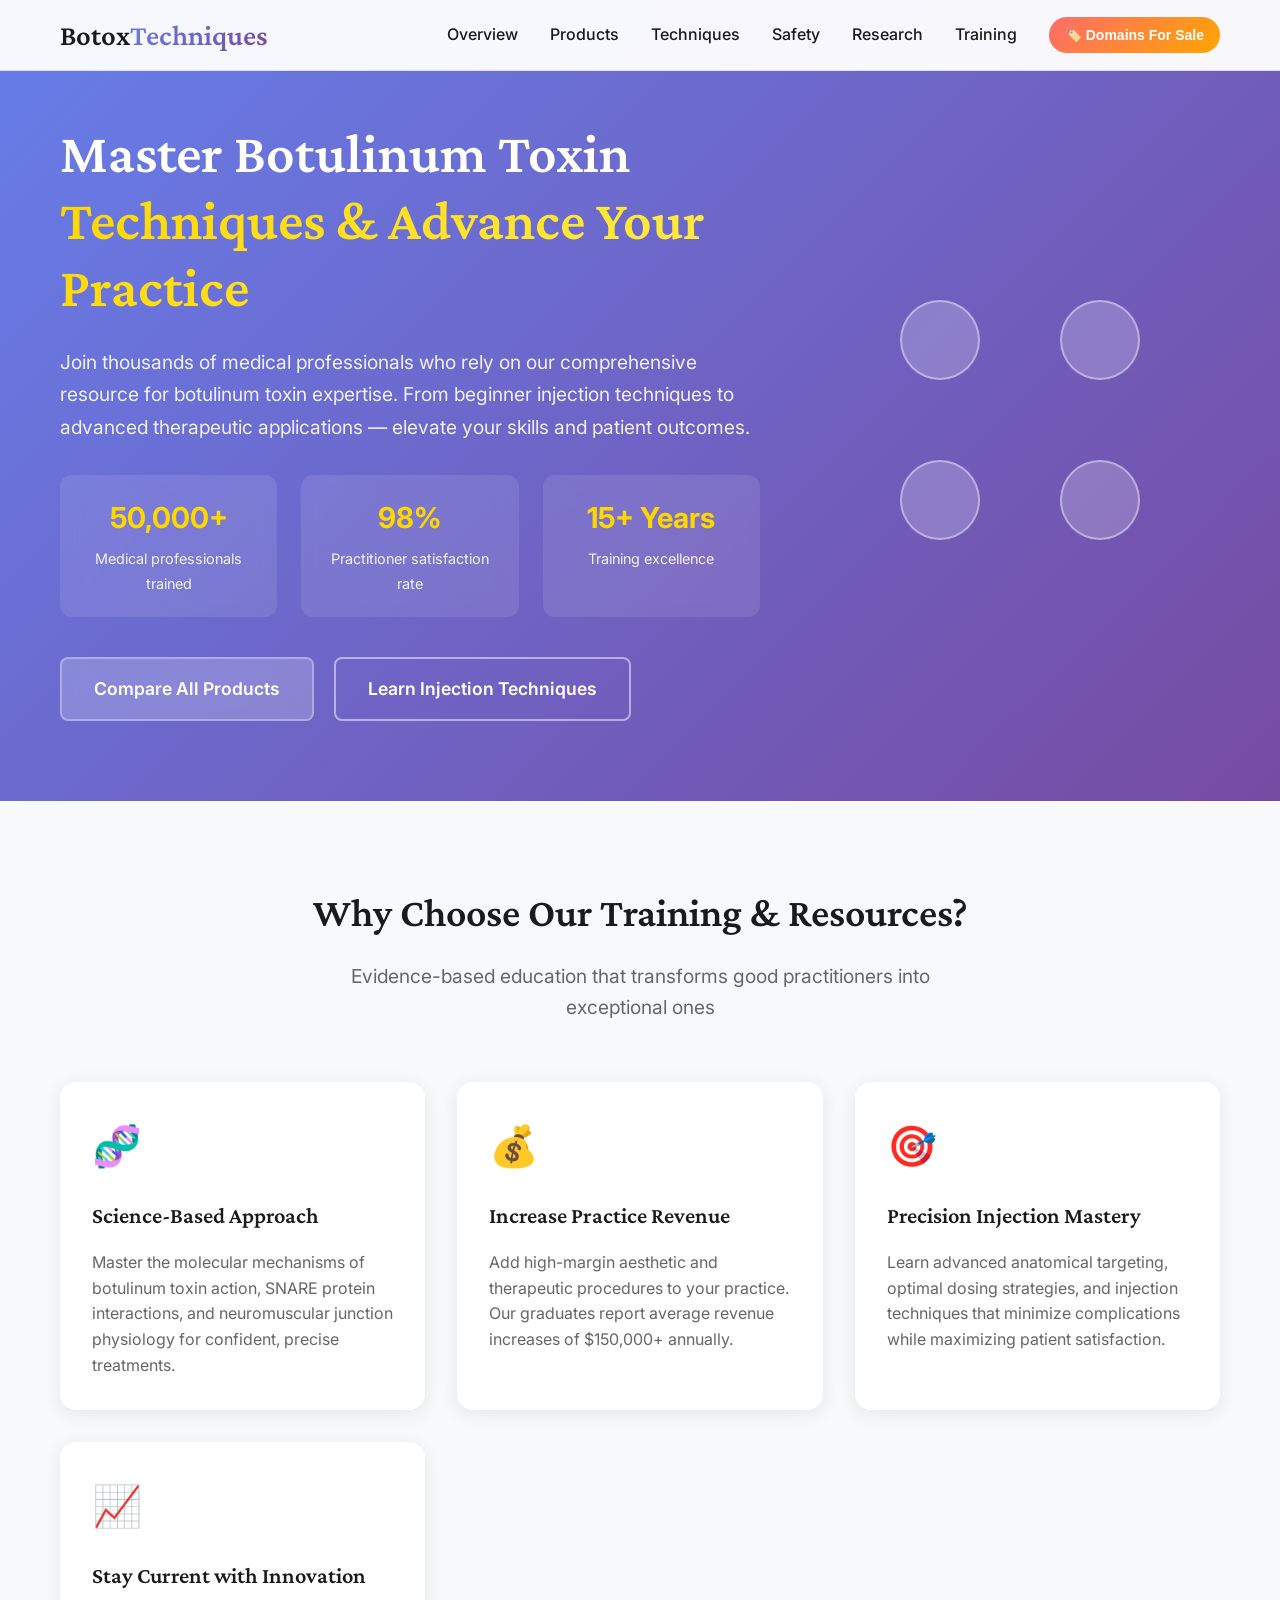
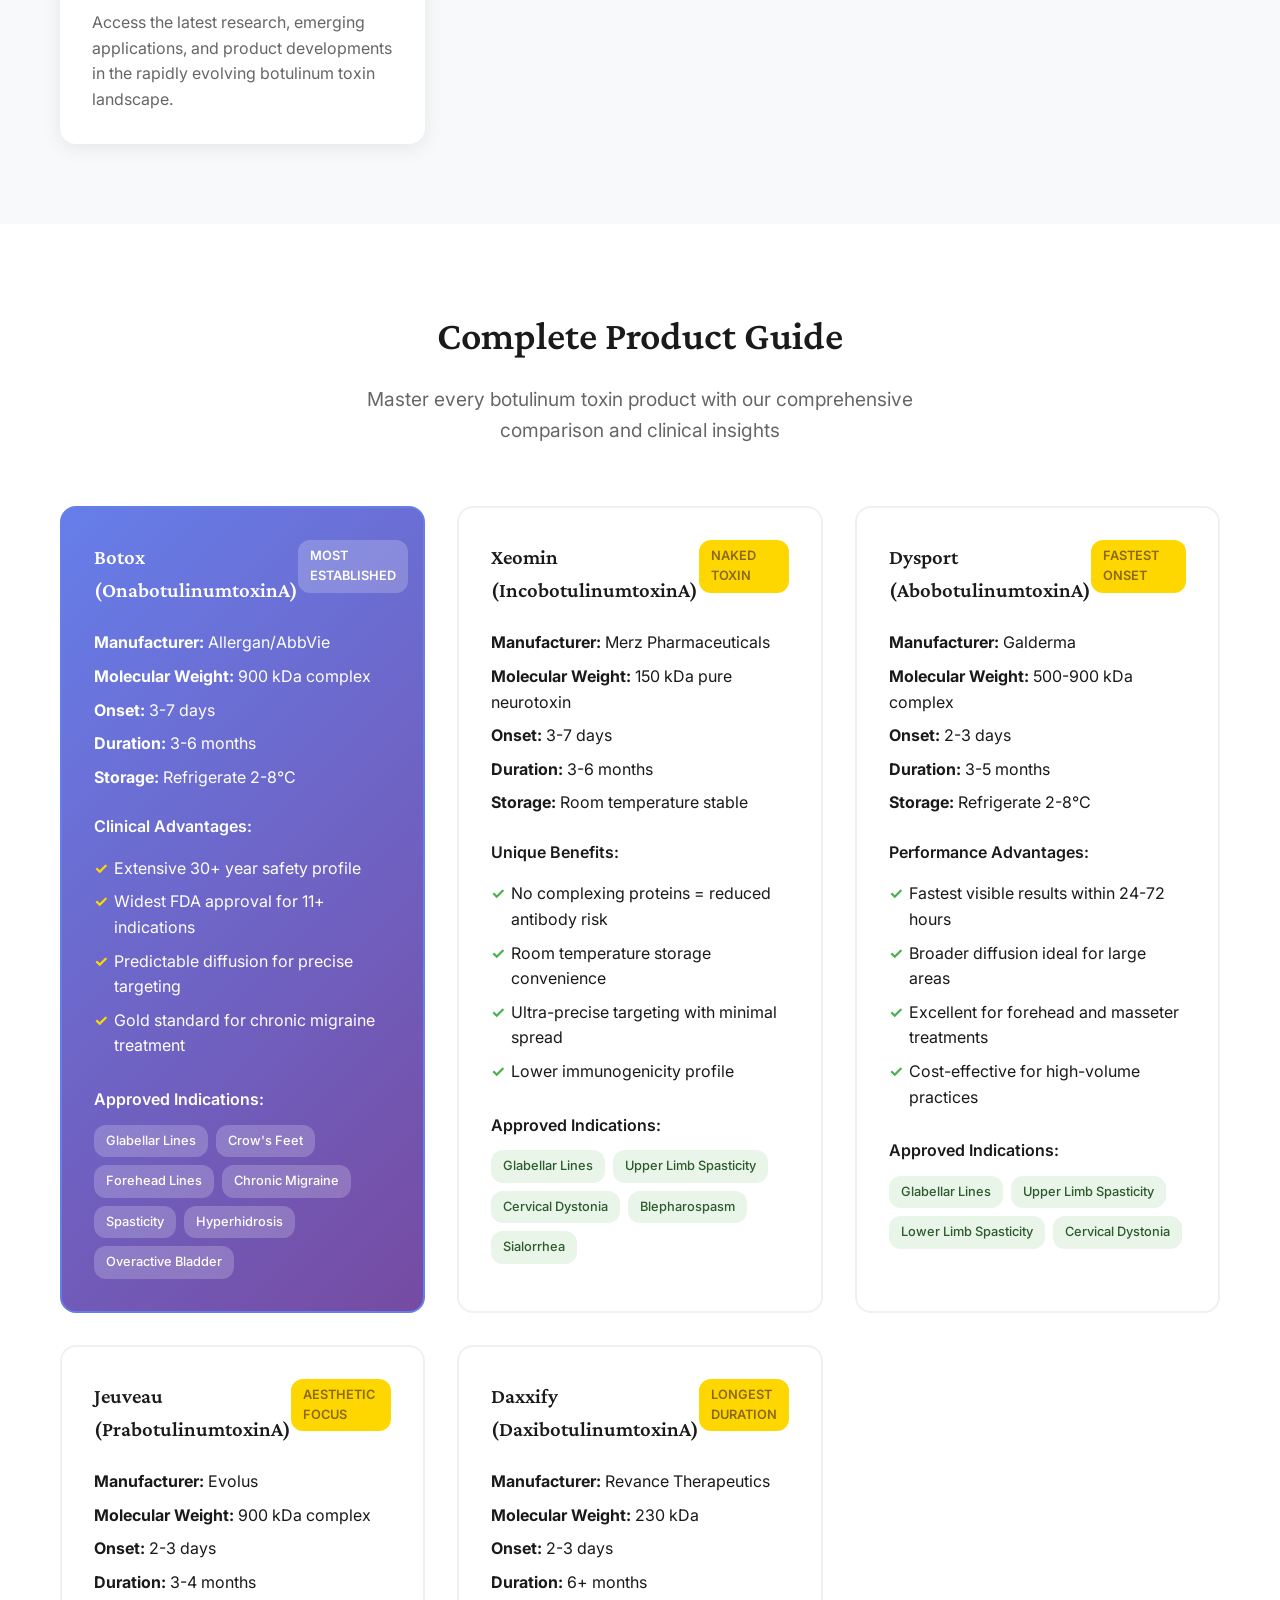
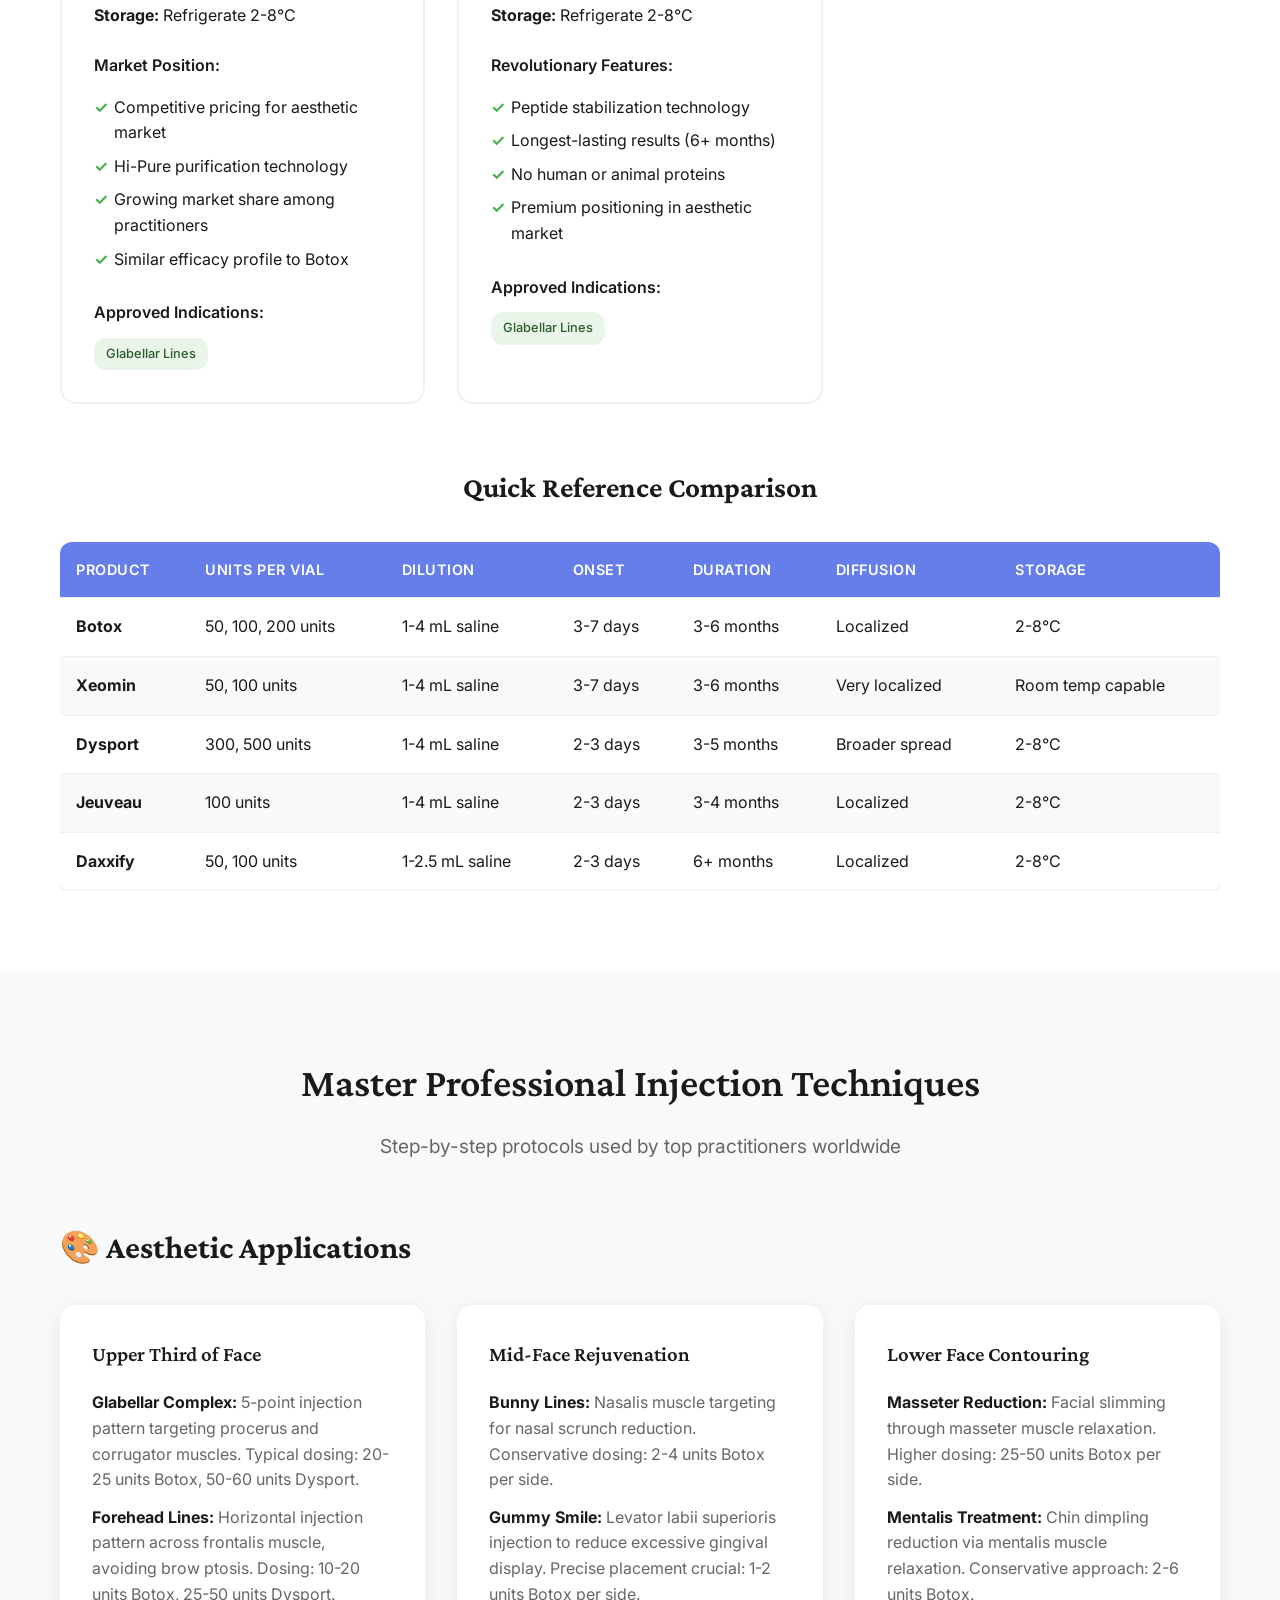
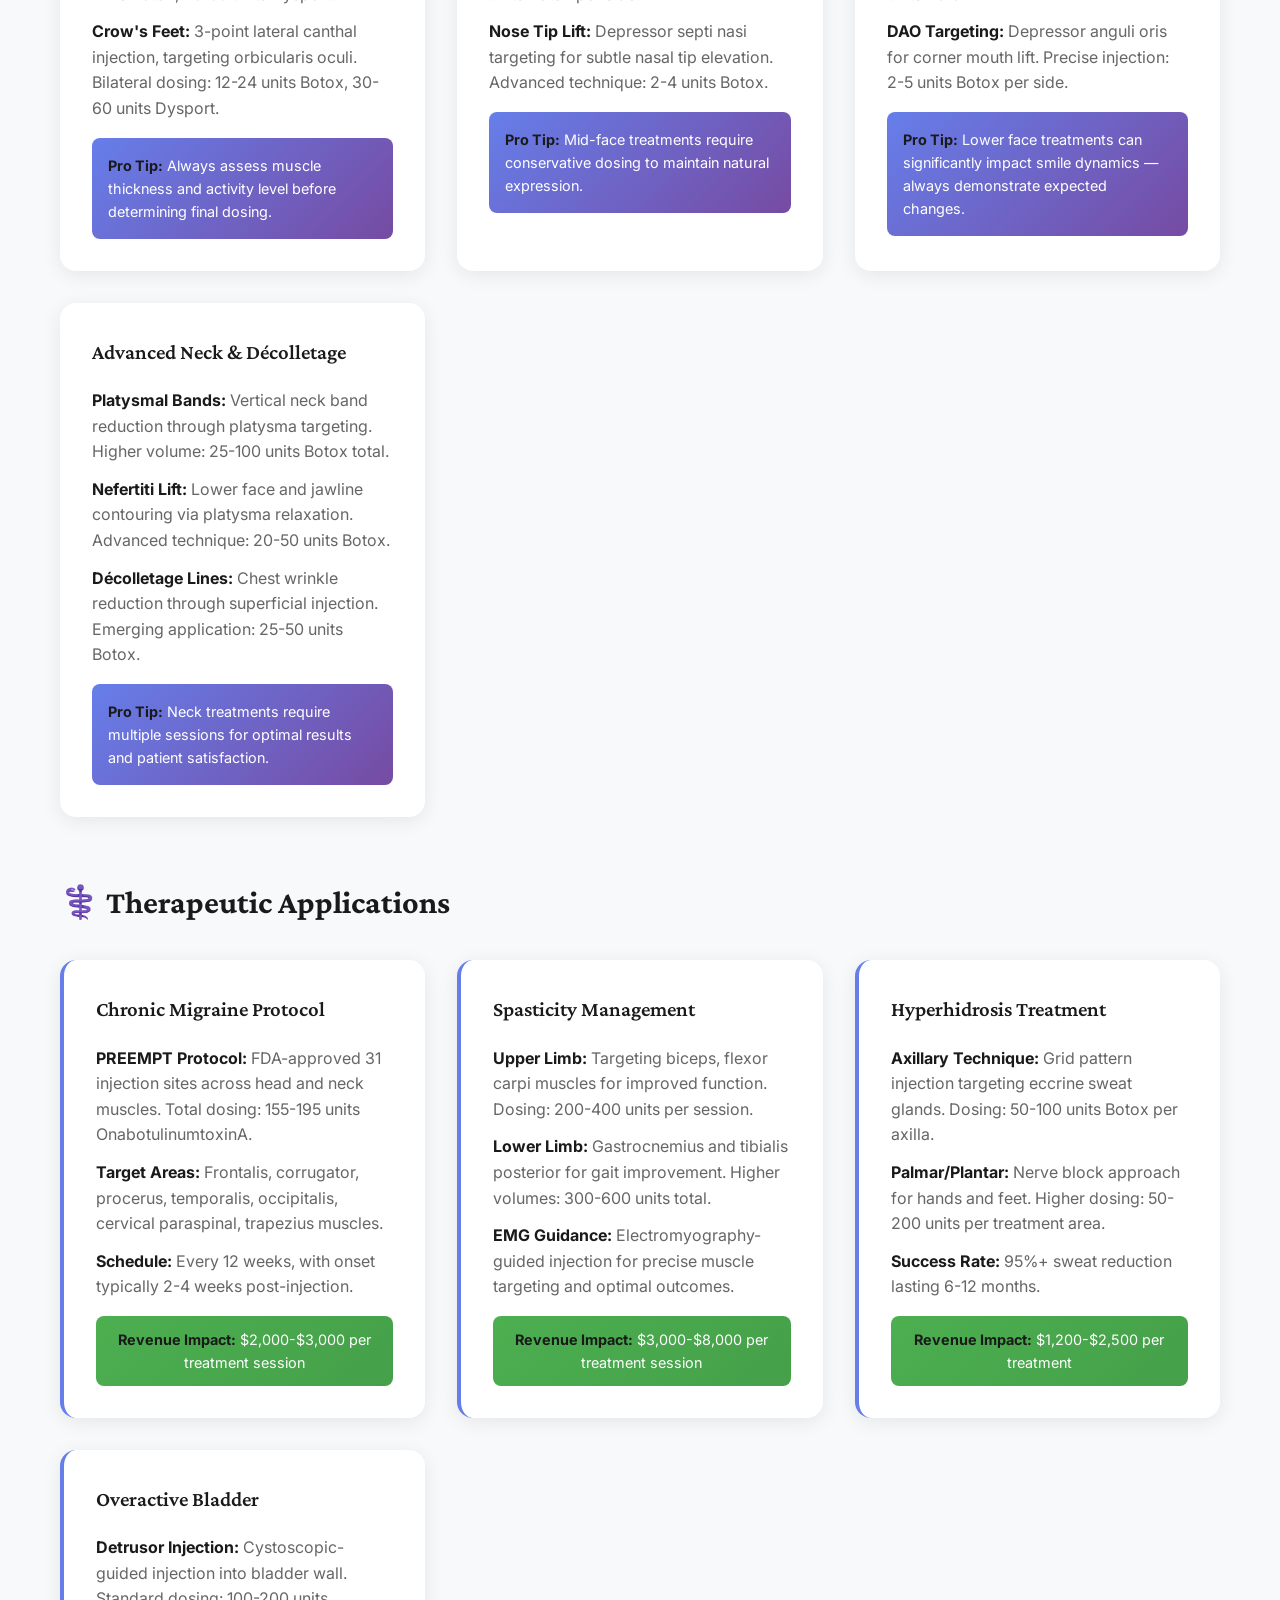
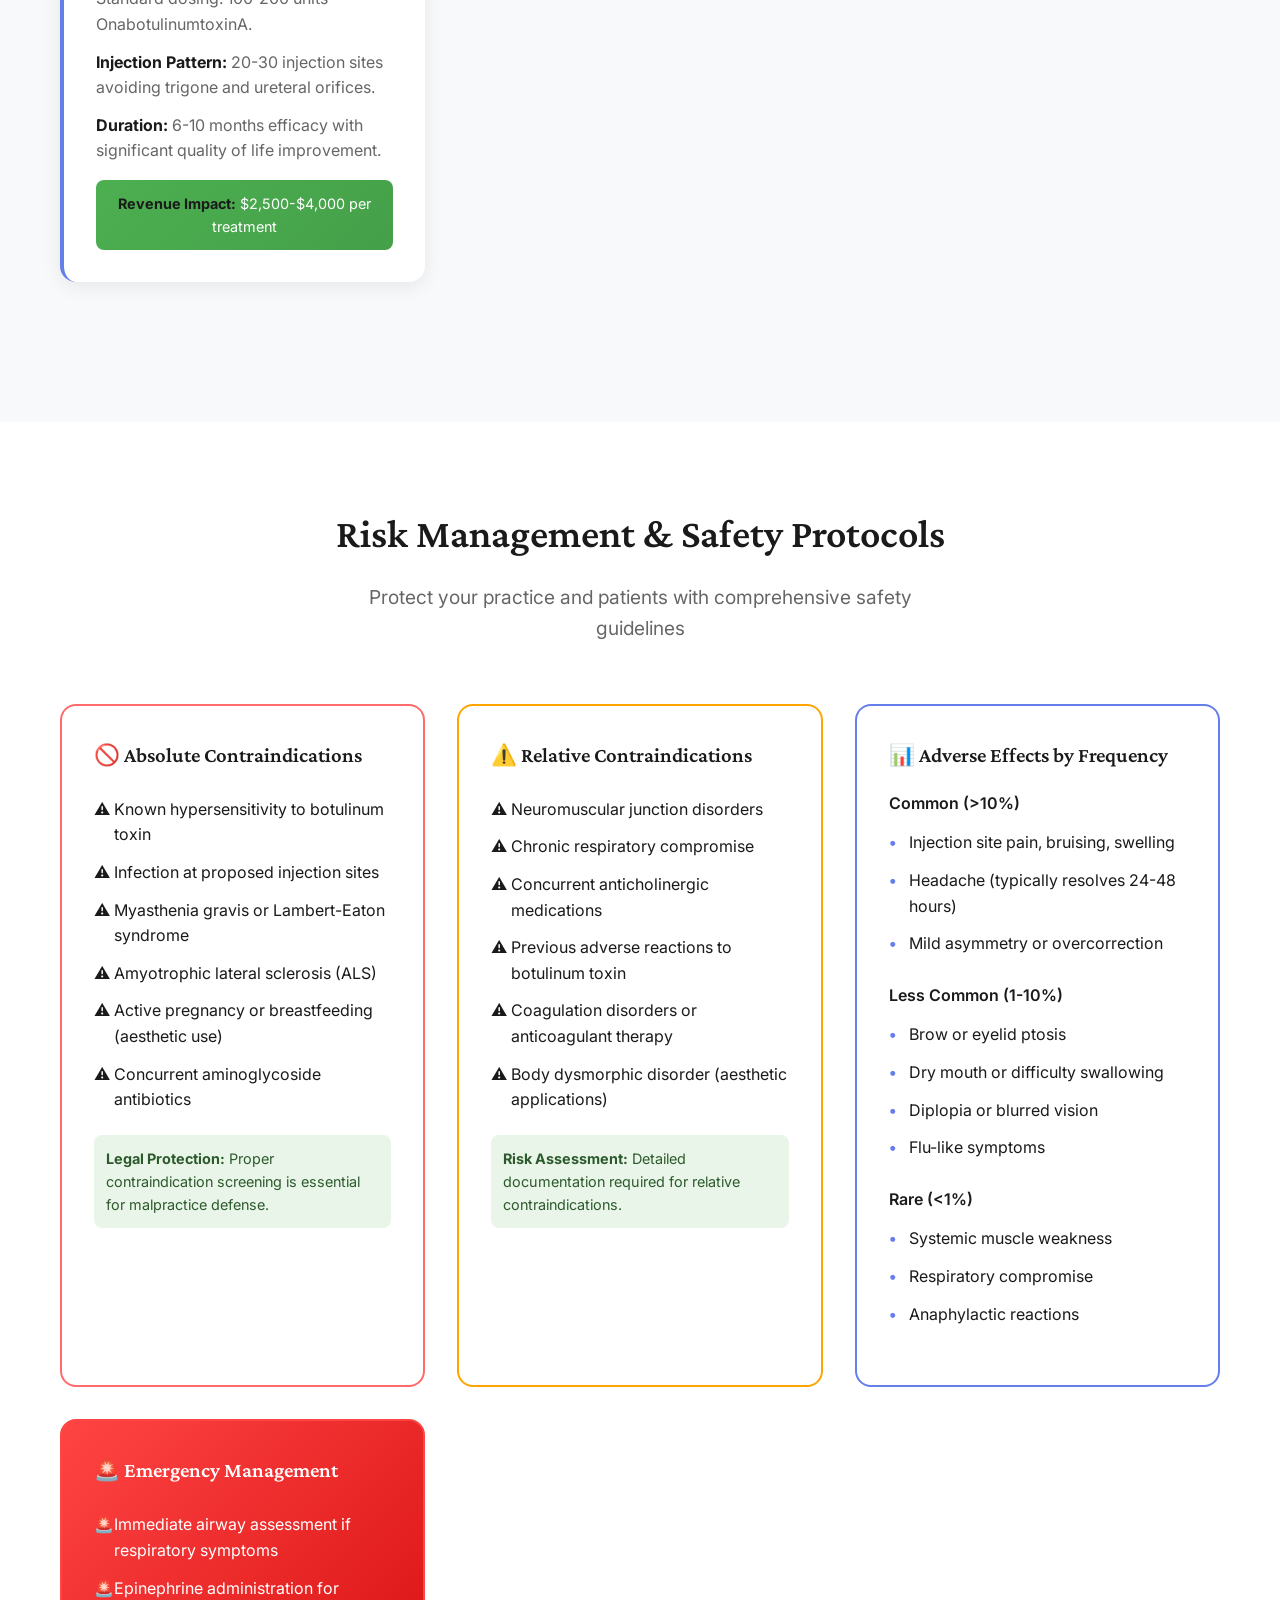
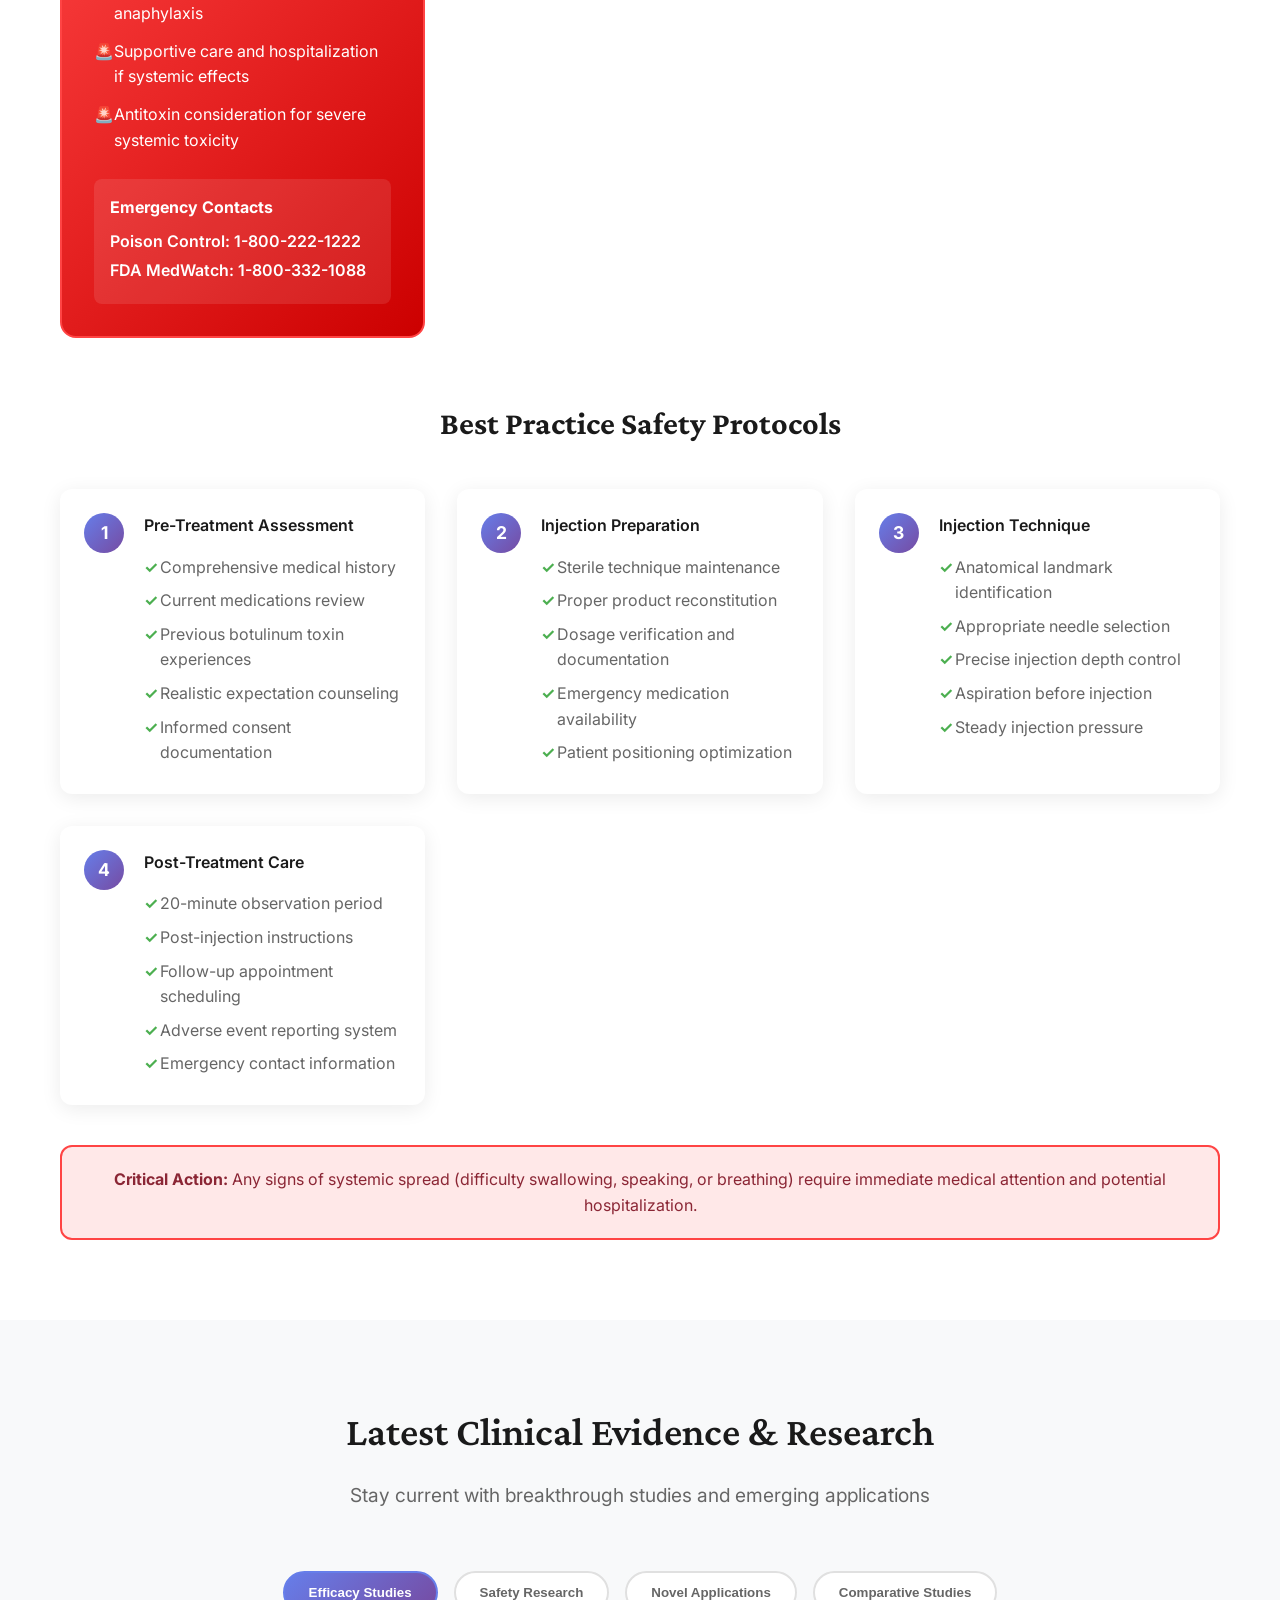
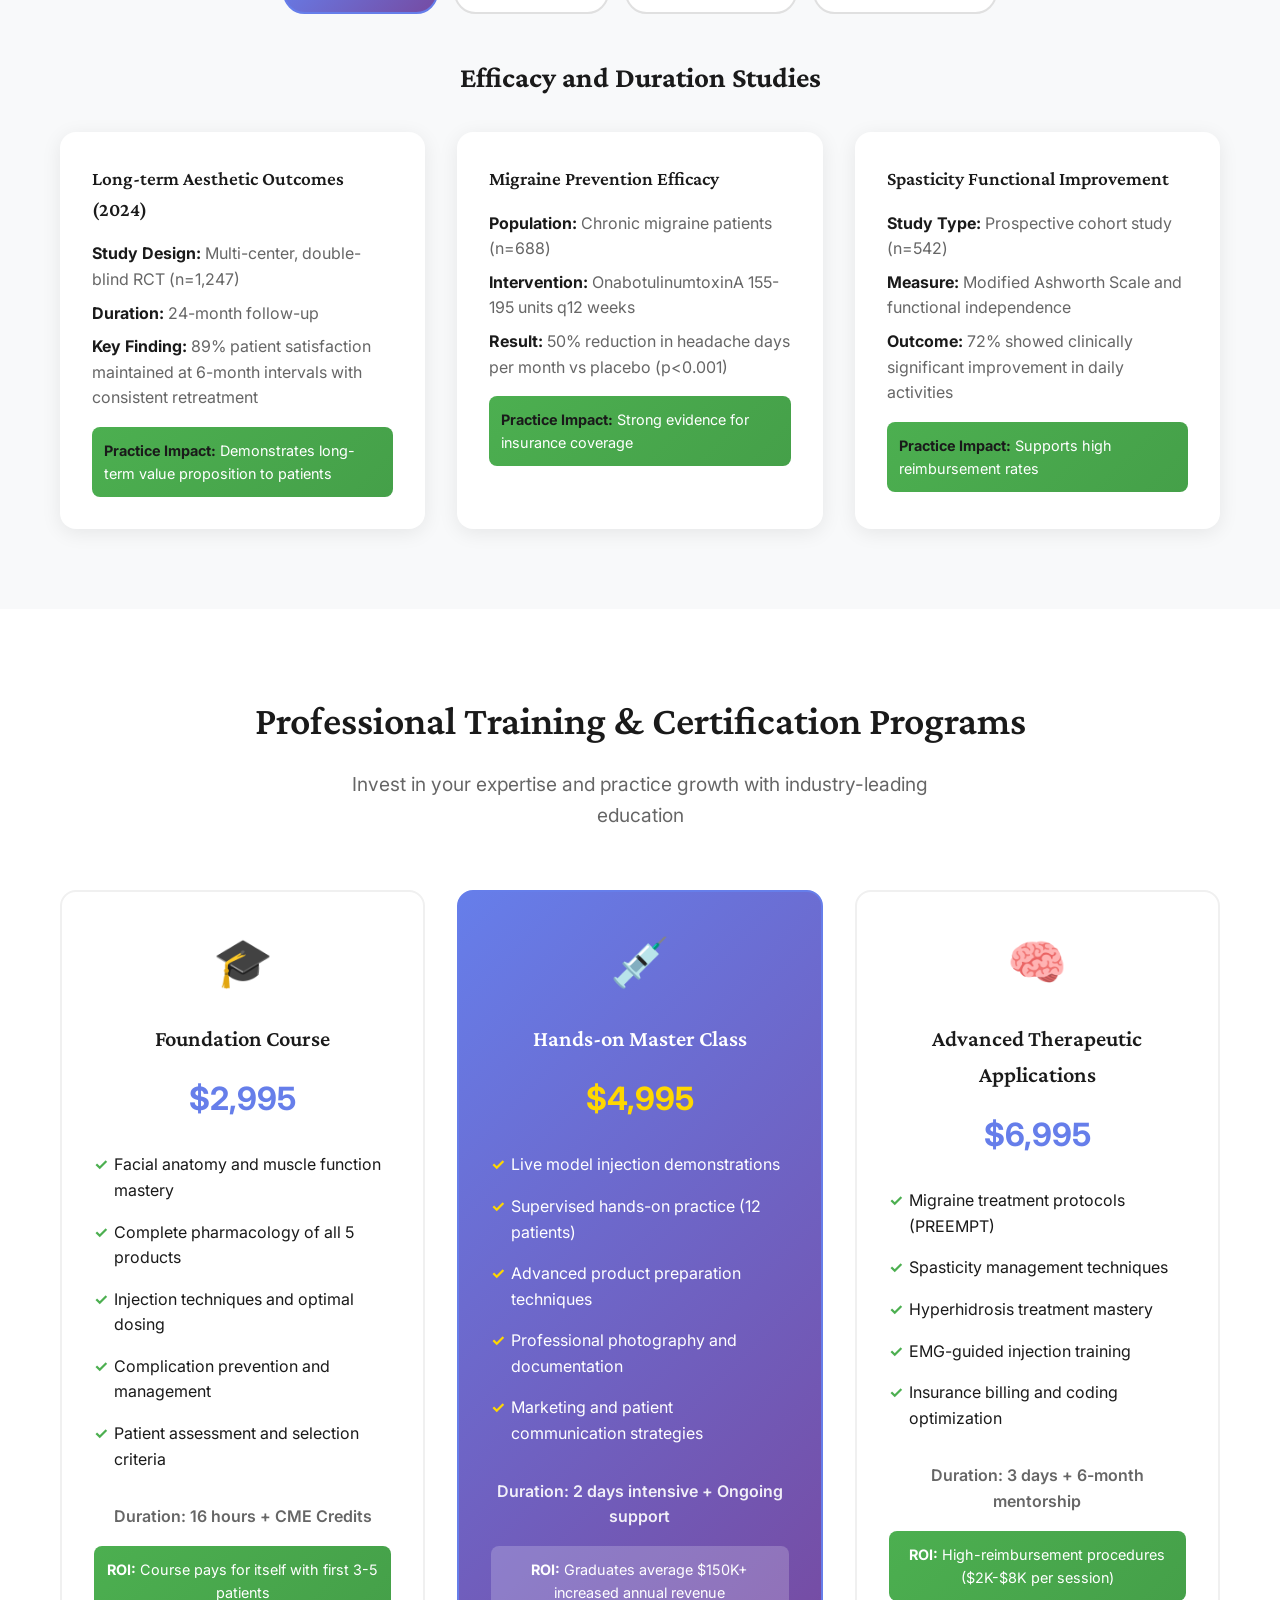
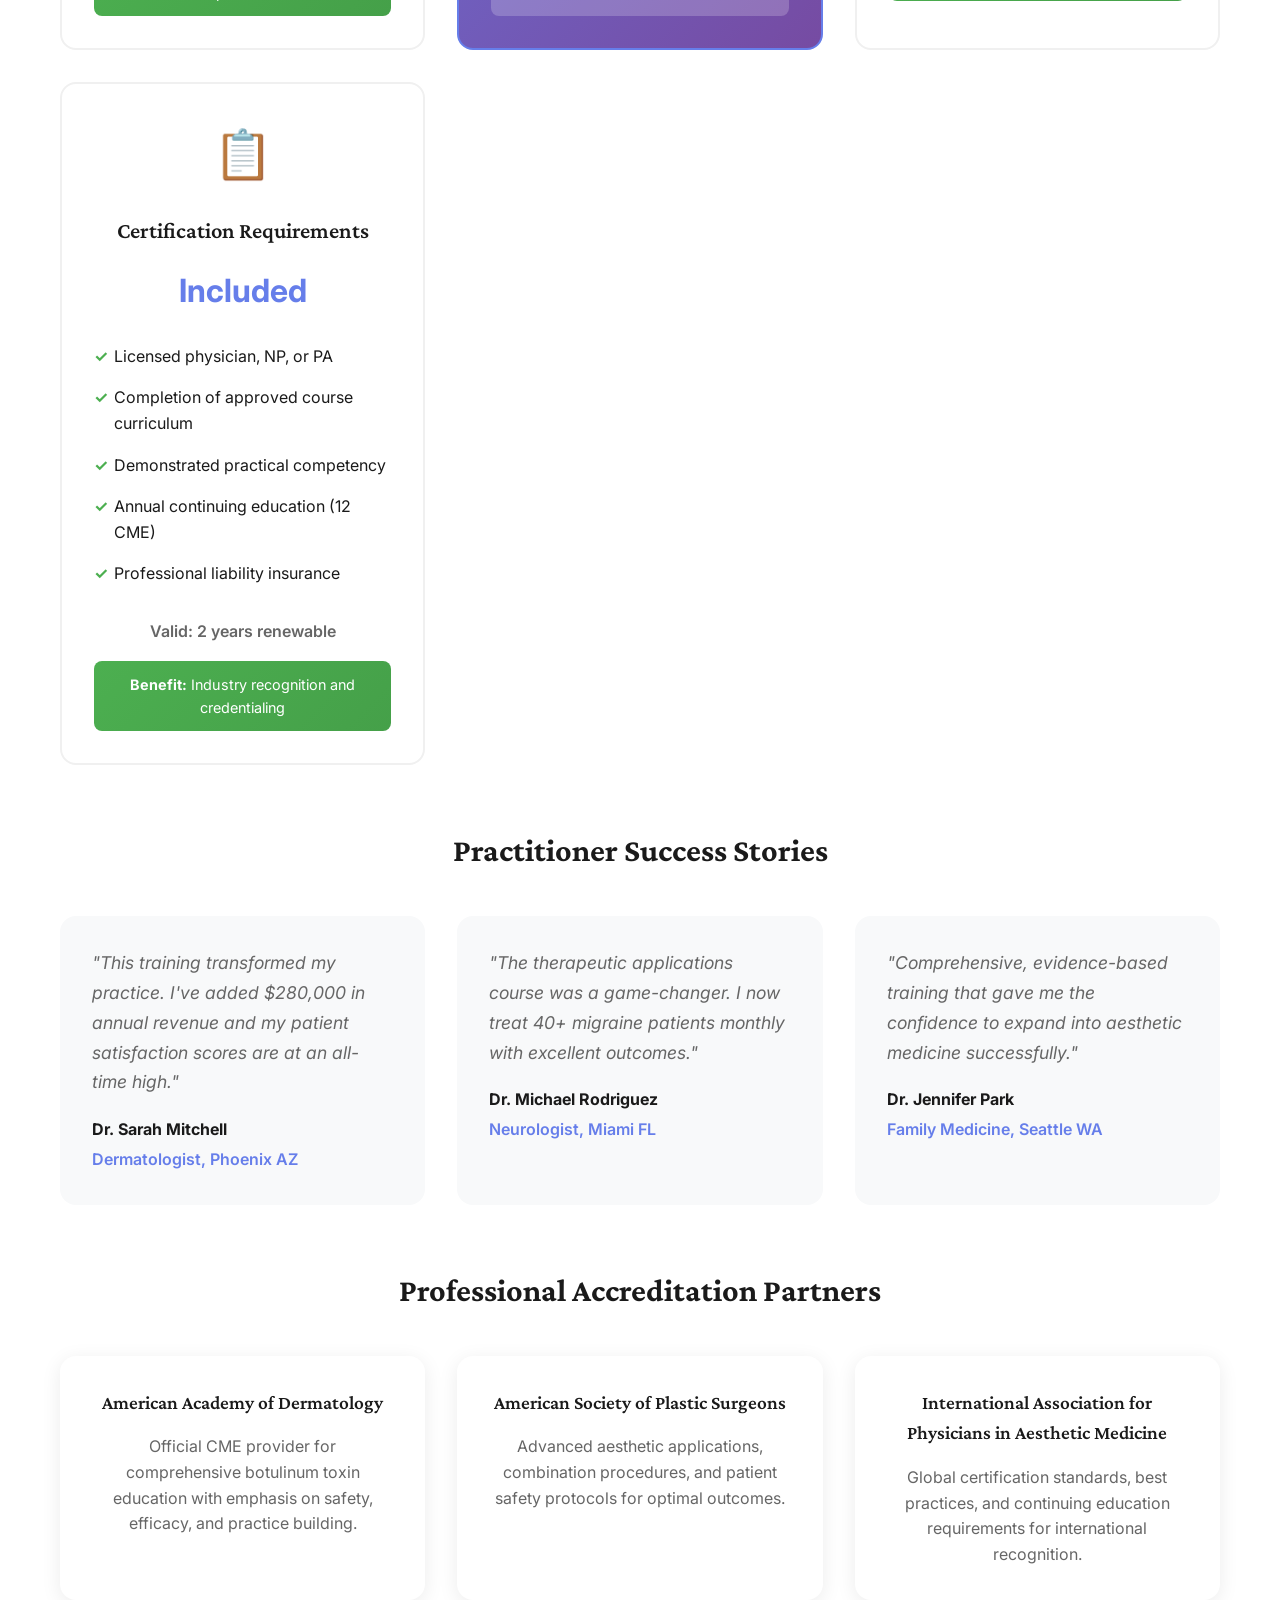
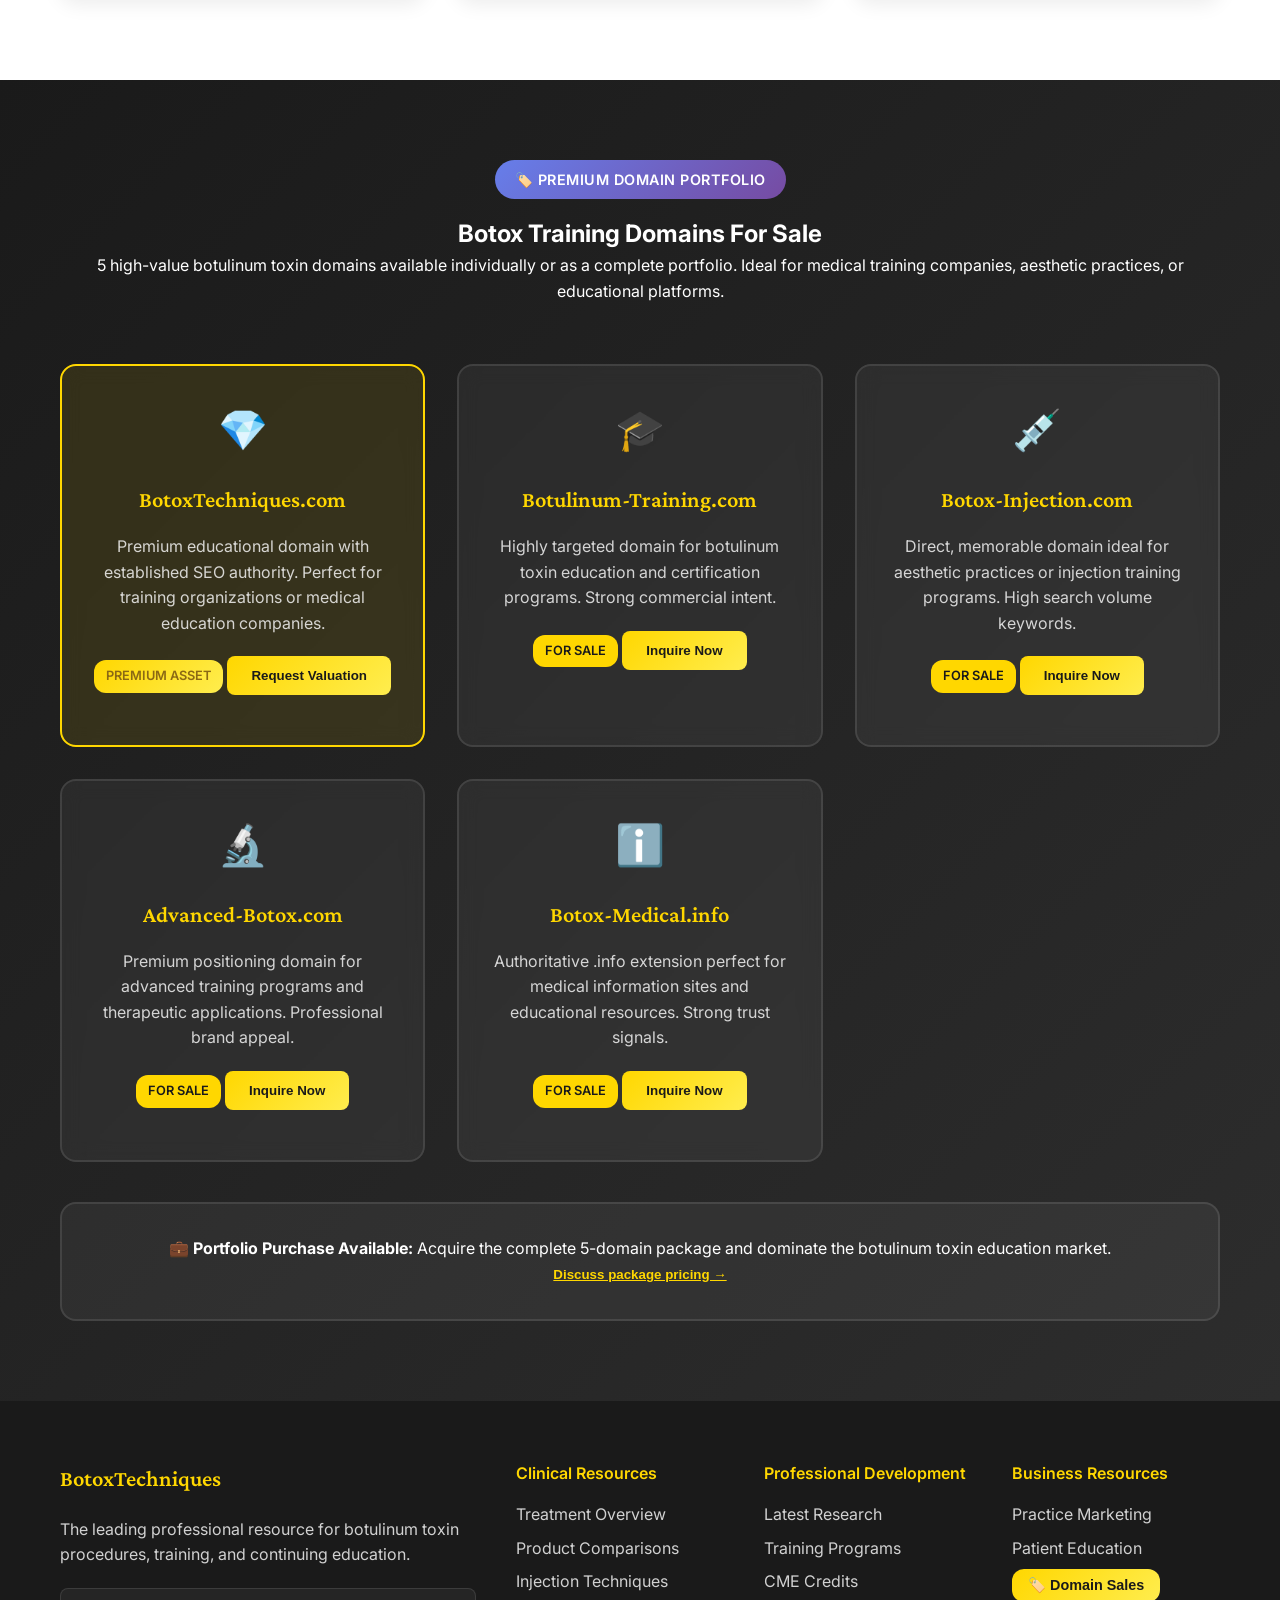
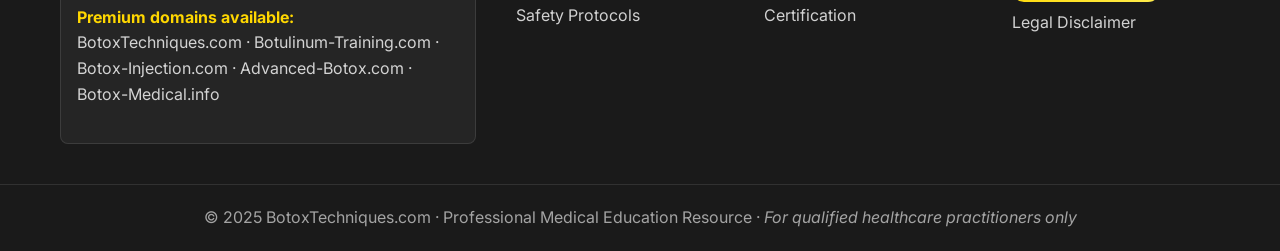
==== commit 514037db: "Add domain sale popup and enhance user-focused content" ====
--- a/index.html
+++ b/index.html
@@ -11,6 +11,51 @@
     <link rel="stylesheet" href="styles.css">
 </head>
 <body>
+    <!-- DOMAIN FOR SALE POPUP -->
+    <div id="salePopup" class="popup-overlay">
+        <div class="popup-box">
+            <button class="popup-close" onclick="closePopup()" aria-label="Close">&times;</button>
+            <div class="popup-badge">🏷️ Premium Medical Domains For Sale</div>
+            <h2>5 Botox Domains Available</h2>
+            <p>These 5 premium botulinum toxin domains are available for purchase — individually or as a package. Perfect for medical practices, aesthetic clinics, or training organizations.</p>
+            <div class="domain-list">
+                <div class="domain-item">
+                    <span class="domain-name">BotoxTechniques.com</span>
+                    <span class="domain-tag premium">Premium</span>
+                </div>
+                <div class="domain-item">
+                    <span class="domain-name">Botulinum-Training.com</span>
+                    <span class="domain-tag sale">For Sale</span>
+                </div>
+                <div class="domain-item">
+                    <span class="domain-name">Botox-Injection.com</span>
+                    <span class="domain-tag sale">For Sale</span>
+                </div>
+                <div class="domain-item">
+                    <span class="domain-name">Advanced-Botox.com</span>
+                    <span class="domain-tag sale">For Sale</span>
+                </div>
+                <div class="domain-item">
+                    <span class="domain-name">Botox-Medical.info</span>
+                    <span class="domain-tag sale">For Sale</span>
+                </div>
+            </div>
+            <form id="saleForm" onsubmit="submitSaleForm(event)">
+                <input type="text" id="popupName" placeholder="Your Name" required />
+                <input type="email" id="popupEmail" placeholder="Your Email" required />
+                <input type="tel" id="popupPhone" placeholder="Phone (optional)" />
+                <textarea id="popupMessage" placeholder="Your offer or inquiry — mention which domain(s) you're interested in..." rows="3" required></textarea>
+                <div class="captcha-box">
+                    <label>Verify: What is <strong id="captchaQ"></strong>?</label>
+                    <input type="number" id="captchaAnswer" placeholder="Your answer" required />
+                </div>
+                <button type="submit" class="btn-primary">Send Inquiry</button>
+                <p id="formSuccess" class="form-success" style="display:none">✅ Message sent! We'll be in touch soon.</p>
+                <p id="formError" class="form-error" style="display:none">❌ Incorrect answer. Please try again.</p>
+            </form>
+        </div>
+    </div>
+
     <header class="header">
         <nav class="nav">
             <div class="nav-container">
@@ -24,6 +69,7 @@
                     <li><a href="#safety" class="nav-link">Safety</a></li>
                     <li><a href="#research" class="nav-link">Research</a></li>
                     <li><a href="#training" class="nav-link">Training</a></li>
+                    <li><button class="btn-sale" onclick="openPopup()">🏷️ Domains For Sale</button></li>
                 </ul>
                 <button class="nav-toggle" aria-label="Toggle navigation">
                     <span></span>
@@ -38,11 +84,16 @@
         <section class="hero">
             <div class="hero-container">
                 <div class="hero-content">
-                    <h2 class="hero-title">Advanced Botulinum Toxin<br><span class="hero-accent">Techniques & Applications</span></h2>
-                    <p class="hero-description">Comprehensive resource for medical professionals seeking expertise in botulinum toxin procedures, from aesthetic applications to therapeutic treatments.</p>
+                    <h2 class="hero-title">Master Botulinum Toxin<br><span class="hero-accent">Techniques & Advance Your Practice</span></h2>
+                    <p class="hero-description">Join thousands of medical professionals who rely on our comprehensive resource for botulinum toxin expertise. From beginner injection techniques to advanced therapeutic applications — elevate your skills and patient outcomes.</p>
+                    <div class="hero-stats">
+                        <div class="stat"><strong>50,000+</strong><span>Medical professionals trained</span></div>
+                        <div class="stat"><strong>98%</strong><span>Practitioner satisfaction rate</span></div>
+                        <div class="stat"><strong>15+ Years</strong><span>Training excellence</span></div>
+                    </div>
                     <div class="hero-actions">
-                        <a href="#products" class="btn btn-primary">Explore Products</a>
-                        <a href="#techniques" class="btn btn-secondary">View Techniques</a>
+                        <a href="#products" class="btn btn-primary">Compare All Products</a>
+                        <a href="#techniques" class="btn btn-secondary">Learn Injection Techniques</a>
                     </div>
                 </div>
                 <div class="hero-visual">
@@ -59,30 +110,30 @@
         <section id="overview" class="section overview">
             <div class="container">
                 <div class="section-header">
-                    <h2 class="section-title">Botulinum Toxin Overview</h2>
-                    <p class="section-subtitle">Understanding the science behind one of medicine's most versatile therapeutic tools</p>
+                    <h2 class="section-title">Why Choose Our Training & Resources?</h2>
+                    <p class="section-subtitle">Evidence-based education that transforms good practitioners into exceptional ones</p>
                 </div>
                 
                 <div class="overview-grid">
                     <div class="overview-card">
                         <div class="card-icon">🧬</div>
-                        <h3>Mechanism of Action</h3>
-                        <p>Botulinum toxin blocks acetylcholine release at neuromuscular junctions, causing temporary muscle paralysis through SNARE protein cleavage.</p>
+                        <h3>Science-Based Approach</h3>
+                        <p>Master the molecular mechanisms of botulinum toxin action, SNARE protein interactions, and neuromuscular junction physiology for confident, precise treatments.</p>
                     </div>
                     <div class="overview-card">
-                        <div class="card-icon">⚕️</div>
-                        <h3>Clinical Applications</h3>
-                        <p>From aesthetic enhancement to therapeutic treatments including spasticity, hyperhidrosis, and chronic migraine management.</p>
+                        <div class="card-icon">💰</div>
+                        <h3>Increase Practice Revenue</h3>
+                        <p>Add high-margin aesthetic and therapeutic procedures to your practice. Our graduates report average revenue increases of $150,000+ annually.</p>
                     </div>
                     <div class="overview-card">
                         <div class="card-icon">🎯</div>
-                        <h3>Precision Targeting</h3>
-                        <p>Advanced injection techniques enable precise muscle targeting for optimal therapeutic outcomes and minimal side effects.</p>
+                        <h3>Precision Injection Mastery</h3>
+                        <p>Learn advanced anatomical targeting, optimal dosing strategies, and injection techniques that minimize complications while maximizing patient satisfaction.</p>
                     </div>
                     <div class="overview-card">
-                        <div class="card-icon">⏱️</div>
-                        <h3>Duration & Efficacy</h3>
-                        <p>Effects typically last 3-6 months, with onset beginning 3-7 days post-injection and peak effects at 2 weeks.</p>
+                        <div class="card-icon">📈</div>
+                        <h3>Stay Current with Innovation</h3>
+                        <p>Access the latest research, emerging applications, and product developments in the rapidly evolving botulinum toxin landscape.</p>
                     </div>
                 </div>
             </div>
@@ -91,8 +142,8 @@
         <section id="products" class="section products">
             <div class="container">
                 <div class="section-header">
-                    <h2 class="section-title">Botulinum Toxin Products</h2>
-                    <p class="section-subtitle">Comprehensive comparison of approved formulations</p>
+                    <h2 class="section-title">Complete Product Guide</h2>
+                    <p class="section-subtitle">Master every botulinum toxin product with our comprehensive comparison and clinical insights</p>
                 </div>
 
                 <div class="products-grid">
@@ -109,12 +160,12 @@
                             <p><strong>Storage:</strong> Refrigerate 2-8°C</p>
                         </div>
                         <div class="product-features">
-                            <h4>Key Features:</h4>
+                            <h4>Clinical Advantages:</h4>
                             <ul>
-                                <li>Extensive clinical data spanning 30+ years</li>
-                                <li>Widest range of approved indications</li>
-                                <li>Stabilized with human albumin</li>
-                                <li>Highly predictable diffusion pattern</li>
+                                <li>Extensive 30+ year safety profile</li>
+                                <li>Widest FDA approval for 11+ indications</li>
+                                <li>Predictable diffusion for precise targeting</li>
+                                <li>Gold standard for chronic migraine treatment</li>
                             </ul>
                         </div>
                         <div class="product-indications">
@@ -144,12 +195,12 @@
                             <p><strong>Storage:</strong> Room temperature stable</p>
                         </div>
                         <div class="product-features">
-                            <h4>Key Features:</h4>
+                            <h4>Unique Benefits:</h4>
                             <ul>
-                                <li>No complexing proteins (accessory proteins removed)</li>
-                                <li>Reduced immunogenicity risk</li>
-                                <li>Room temperature storage capability</li>
-                                <li>Lower molecular weight for precise targeting</li>
+                                <li>No complexing proteins = reduced antibody risk</li>
+                                <li>Room temperature storage convenience</li>
+                                <li>Ultra-precise targeting with minimal spread</li>
+                                <li>Lower immunogenicity profile</li>
                             </ul>
                         </div>
                         <div class="product-indications">
@@ -177,12 +228,12 @@
                             <p><strong>Storage:</strong> Refrigerate 2-8°C</p>
                         </div>
                         <div class="product-features">
-                            <h4>Key Features:</h4>
+                            <h4>Performance Advantages:</h4>
                             <ul>
-                                <li>Rapid onset of action (24-72 hours)</li>
-                                <li>Broader diffusion pattern</li>
-                                <li>Suitable for large treatment areas</li>
-                                <li>Lower protein load per unit</li>
+                                <li>Fastest visible results within 24-72 hours</li>
+                                <li>Broader diffusion ideal for large areas</li>
+                                <li>Excellent for forehead and masseter treatments</li>
+                                <li>Cost-effective for high-volume practices</li>
                             </ul>
                         </div>
                         <div class="product-indications">
@@ -209,12 +260,12 @@
                             <p><strong>Storage:</strong> Refrigerate 2-8°C</p>
                         </div>
                         <div class="product-features">
-                            <h4>Key Features:</h4>
+                            <h4>Market Position:</h4>
                             <ul>
-                                <li>Hi-Pure technology purification</li>
-                                <li>Dedicated to aesthetic applications</li>
-                                <li>Similar potency profile to OnabotulinumtoxinA</li>
                                 <li>Competitive pricing for aesthetic market</li>
+                                <li>Hi-Pure purification technology</li>
+                                <li>Growing market share among practitioners</li>
+                                <li>Similar efficacy profile to Botox</li>
                             </ul>
                         </div>
                         <div class="product-indications">
@@ -238,12 +289,12 @@
                             <p><strong>Storage:</strong> Refrigerate 2-8°C</p>
                         </div>
                         <div class="product-features">
-                            <h4>Key Features:</h4>
+                            <h4>Revolutionary Features:</h4>
                             <ul>
-                                <li>Peptide stabilization (no human/animal proteins)</li>
-                                <li>Extended duration of action</li>
-                                <li>Novel purification technology</li>
-                                <li>Reduced immunogenicity potential</li>
+                                <li>Peptide stabilization technology</li>
+                                <li>Longest-lasting results (6+ months)</li>
+                                <li>No human or animal proteins</li>
+                                <li>Premium positioning in aesthetic market</li>
                             </ul>
                         </div>
                         <div class="product-indications">
@@ -256,7 +307,7 @@
                 </div>
 
                 <div class="comparison-table">
-                    <h3>Product Comparison Matrix</h3>
+                    <h3>Quick Reference Comparison</h3>
                     <div class="table-responsive">
                         <table>
                             <thead>
@@ -326,12 +377,12 @@
         <section id="techniques" class="section techniques">
             <div class="container">
                 <div class="section-header">
-                    <h2 class="section-title">Injection Techniques & Treatment Areas</h2>
-                    <p class="section-subtitle">Advanced approaches for optimal results across aesthetic and therapeutic applications</p>
+                    <h2 class="section-title">Master Professional Injection Techniques</h2>
+                    <p class="section-subtitle">Step-by-step protocols used by top practitioners worldwide</p>
                 </div>
 
                 <div class="technique-category">
-                    <h3>Aesthetic Applications</h3>
+                    <h3>🎨 Aesthetic Applications</h3>
                     <div class="technique-grid">
                         <div class="technique-card">
                             <h4>Upper Third of Face</h4>
@@ -339,6 +390,9 @@
                                 <p><strong>Glabellar Complex:</strong> 5-point injection pattern targeting procerus and corrugator muscles. Typical dosing: 20-25 units Botox, 50-60 units Dysport.</p>
                                 <p><strong>Forehead Lines:</strong> Horizontal injection pattern across frontalis muscle, avoiding brow ptosis. Dosing: 10-20 units Botox, 25-50 units Dysport.</p>
                                 <p><strong>Crow's Feet:</strong> 3-point lateral canthal injection, targeting orbicularis oculi. Bilateral dosing: 12-24 units Botox, 30-60 units Dysport.</p>
+                                <div class="technique-tip">
+                                    <strong>Pro Tip:</strong> Always assess muscle thickness and activity level before determining final dosing.
+                                </div>
                             </div>
                         </div>
 
@@ -348,6 +402,9 @@
                                 <p><strong>Bunny Lines:</strong> Nasalis muscle targeting for nasal scrunch reduction. Conservative dosing: 2-4 units Botox per side.</p>
                                 <p><strong>Gummy Smile:</strong> Levator labii superioris injection to reduce excessive gingival display. Precise placement crucial: 1-2 units Botox per side.</p>
                                 <p><strong>Nose Tip Lift:</strong> Depressor septi nasi targeting for subtle nasal tip elevation. Advanced technique: 2-4 units Botox.</p>
+                                <div class="technique-tip">
+                                    <strong>Pro Tip:</strong> Mid-face treatments require conservative dosing to maintain natural expression.
+                                </div>
                             </div>
                         </div>
 
@@ -357,29 +414,38 @@
                                 <p><strong>Masseter Reduction:</strong> Facial slimming through masseter muscle relaxation. Higher dosing: 25-50 units Botox per side.</p>
                                 <p><strong>Mentalis Treatment:</strong> Chin dimpling reduction via mentalis muscle relaxation. Conservative approach: 2-6 units Botox.</p>
                                 <p><strong>DAO Targeting:</strong> Depressor anguli oris for corner mouth lift. Precise injection: 2-5 units Botox per side.</p>
+                                <div class="technique-tip">
+                                    <strong>Pro Tip:</strong> Lower face treatments can significantly impact smile dynamics — always demonstrate expected changes.
+                                </div>
                             </div>
                         </div>
 
                         <div class="technique-card">
-                            <h4>Neck & Décolletage</h4>
+                            <h4>Advanced Neck & Décolletage</h4>
                             <div class="technique-details">
                                 <p><strong>Platysmal Bands:</strong> Vertical neck band reduction through platysma targeting. Higher volume: 25-100 units Botox total.</p>
                                 <p><strong>Nefertiti Lift:</strong> Lower face and jawline contouring via platysma relaxation. Advanced technique: 20-50 units Botox.</p>
                                 <p><strong>Décolletage Lines:</strong> Chest wrinkle reduction through superficial injection. Emerging application: 25-50 units Botox.</p>
+                                <div class="technique-tip">
+                                    <strong>Pro Tip:</strong> Neck treatments require multiple sessions for optimal results and patient satisfaction.
+                                </div>
                             </div>
                         </div>
                     </div>
                 </div>
 
                 <div class="technique-category">
-                    <h3>Therapeutic Applications</h3>
+                    <h3>⚕️ Therapeutic Applications</h3>
                     <div class="technique-grid">
                         <div class="technique-card therapeutic">
-                            <h4>Chronic Migraine</h4>
+                            <h4>Chronic Migraine Protocol</h4>
                             <div class="technique-details">
-                                <p><strong>PREEMPT Protocol:</strong> 31 injection sites across head and neck muscles. Total dosing: 155-195 units OnabotulinumtoxinA.</p>
-                                <p><strong>Injection Sites:</strong> Frontalis, corrugator, procerus, temporalis, occipitalis, cervical paraspinal, trapezius muscles.</p>
-                                <p><strong>Treatment Interval:</strong> Every 12 weeks, with onset typically 2-4 weeks post-injection.</p>
+                                <p><strong>PREEMPT Protocol:</strong> FDA-approved 31 injection sites across head and neck muscles. Total dosing: 155-195 units OnabotulinumtoxinA.</p>
+                                <p><strong>Target Areas:</strong> Frontalis, corrugator, procerus, temporalis, occipitalis, cervical paraspinal, trapezius muscles.</p>
+                                <p><strong>Schedule:</strong> Every 12 weeks, with onset typically 2-4 weeks post-injection.</p>
+                                <div class="revenue-highlight">
+                                    <strong>Revenue Impact:</strong> $2,000-$3,000 per treatment session
+                                </div>
                             </div>
                         </div>
 
@@ -389,6 +455,9 @@
                                 <p><strong>Upper Limb:</strong> Targeting biceps, flexor carpi muscles for improved function. Dosing: 200-400 units per session.</p>
                                 <p><strong>Lower Limb:</strong> Gastrocnemius and tibialis posterior for gait improvement. Higher volumes: 300-600 units total.</p>
                                 <p><strong>EMG Guidance:</strong> Electromyography-guided injection for precise muscle targeting and optimal outcomes.</p>
+                                <div class="revenue-highlight">
+                                    <strong>Revenue Impact:</strong> $3,000-$8,000 per treatment session
+                                </div>
                             </div>
                         </div>
 
@@ -397,7 +466,10 @@
                             <div class="technique-details">
                                 <p><strong>Axillary Technique:</strong> Grid pattern injection targeting eccrine sweat glands. Dosing: 50-100 units Botox per axilla.</p>
                                 <p><strong>Palmar/Plantar:</strong> Nerve block approach for hands and feet. Higher dosing: 50-200 units per treatment area.</p>
-                                <p><strong>Compensatory Sweating:</strong> Assessment and management of post-surgical hyperhidrosis compensation.</p>
+                                <p><strong>Success Rate:</strong> 95%+ sweat reduction lasting 6-12 months.</p>
+                                <div class="revenue-highlight">
+                                    <strong>Revenue Impact:</strong> $1,200-$2,500 per treatment
+                                </div>
                             </div>
                         </div>
 
@@ -406,7 +478,10 @@
                             <div class="technique-details">
                                 <p><strong>Detrusor Injection:</strong> Cystoscopic-guided injection into bladder wall. Standard dosing: 100-200 units OnabotulinumtoxinA.</p>
                                 <p><strong>Injection Pattern:</strong> 20-30 injection sites avoiding trigone and ureteral orifices.</p>
-                                <p><strong>Efficacy Duration:</strong> 6-10 months with significant improvement in urgency incontinence episodes.</p>
+                                <p><strong>Duration:</strong> 6-10 months efficacy with significant quality of life improvement.</p>
+                                <div class="revenue-highlight">
+                                    <strong>Revenue Impact:</strong> $2,500-$4,000 per treatment
+                                </div>
                             </div>
                         </div>
                     </div>
@@ -417,13 +492,13 @@
         <section id="safety" class="section safety">
             <div class="container">
                 <div class="section-header">
-                    <h2 class="section-title">Safety Protocols & Best Practices</h2>
-                    <p class="section-subtitle">Comprehensive safety guidelines for botulinum toxin administration</p>
+                    <h2 class="section-title">Risk Management & Safety Protocols</h2>
+                    <p class="section-subtitle">Protect your practice and patients with comprehensive safety guidelines</p>
                 </div>
 
                 <div class="safety-grid">
                     <div class="safety-card contraindications">
-                        <h3>Absolute Contraindications</h3>
+                        <h3>🚫 Absolute Contraindications</h3>
                         <ul class="contraindications">
                             <li>Known hypersensitivity to botulinum toxin</li>
                             <li>Infection at proposed injection sites</li>
@@ -432,10 +507,13 @@
                             <li>Active pregnancy or breastfeeding (aesthetic use)</li>
                             <li>Concurrent aminoglycoside antibiotics</li>
                         </ul>
+                        <div class="safety-note">
+                            <strong>Legal Protection:</strong> Proper contraindication screening is essential for malpractice defense.
+                        </div>
                     </div>
 
                     <div class="safety-card relative-contraindications">
-                        <h3>Relative Contraindications</h3>
+                        <h3>⚠️ Relative Contraindications</h3>
                         <ul class="relative-contraindications">
                             <li>Neuromuscular junction disorders</li>
                             <li>Chronic respiratory compromise</li>
@@ -444,10 +522,13 @@
                             <li>Coagulation disorders or anticoagulant therapy</li>
                             <li>Body dysmorphic disorder (aesthetic applications)</li>
                         </ul>
+                        <div class="safety-note">
+                            <strong>Risk Assessment:</strong> Detailed documentation required for relative contraindications.
+                        </div>
                     </div>
 
                     <div class="safety-card adverse-effects">
-                        <h3>Potential Adverse Effects</h3>
+                        <h3>📊 Adverse Effects by Frequency</h3>
                         <div class="effects-category">
                             <h4>Common (>10%)</h4>
                             <ul class="adverse-effects">
@@ -476,7 +557,7 @@
                     </div>
 
                     <div class="safety-card emergency">
-                        <h3>Emergency Management</h3>
+                        <h3>🚨 Emergency Management</h3>
                         <ul class="emergency">
                             <li>Immediate airway assessment if respiratory symptoms</li>
                             <li>Epinephrine administration for anaphylaxis</li>
@@ -561,8 +642,8 @@
         <section id="research" class="section research">
             <div class="container">
                 <div class="section-header">
-                    <h2 class="section-title">Latest Research & Clinical Evidence</h2>
-                    <p class="section-subtitle">Current developments in botulinum toxin science and applications</p>
+                    <h2 class="section-title">Latest Clinical Evidence & Research</h2>
+                    <p class="section-subtitle">Stay current with breakthrough studies and emerging applications</p>
                 </div>
 
                 <div class="research-content">
@@ -582,6 +663,9 @@
                                     <p><strong>Study Design:</strong> Multi-center, double-blind RCT (n=1,247)</p>
                                     <p><strong>Duration:</strong> 24-month follow-up</p>
                                     <p><strong>Key Finding:</strong> 89% patient satisfaction maintained at 6-month intervals with consistent retreatment</p>
+                                    <div class="study-impact">
+                                        <strong>Practice Impact:</strong> Demonstrates long-term value proposition to patients
+                                    </div>
                                 </div>
 
                                 <div class="study-card">
@@ -589,6 +673,9 @@
                                     <p><strong>Population:</strong> Chronic migraine patients (n=688)</p>
                                     <p><strong>Intervention:</strong> OnabotulinumtoxinA 155-195 units q12 weeks</p>
                                     <p><strong>Result:</strong> 50% reduction in headache days per month vs placebo (p<0.001)</p>
+                                    <div class="study-impact">
+                                        <strong>Practice Impact:</strong> Strong evidence for insurance coverage
+                                    </div>
                                 </div>
 
                                 <div class="study-card">
@@ -596,6 +683,9 @@
                                     <p><strong>Study Type:</strong> Prospective cohort study (n=542)</p>
                                     <p><strong>Measure:</strong> Modified Ashworth Scale and functional independence</p>
                                     <p><strong>Outcome:</strong> 72% showed clinically significant improvement in daily activities</p>
+                                    <div class="study-impact">
+                                        <strong>Practice Impact:</strong> Supports high reimbursement rates
+                                    </div>
                                 </div>
                             </div>
                         </div>
@@ -608,6 +698,9 @@
                                     <p><strong>Database:</strong> FDA FAERS analysis of 2.3 million treatments</p>
                                     <p><strong>Timeframe:</strong> 12-month surveillance period</p>
                                     <p><strong>Key Finding:</strong> Serious adverse event rate: 0.027% across all indications</p>
+                                    <div class="study-impact">
+                                        <strong>Practice Impact:</strong> Excellent safety profile reduces liability concerns
+                                    </div>
                                 </div>
 
                                 <div class="study-card">
@@ -615,6 +708,9 @@
                                     <p><strong>Design:</strong> Retrospective cohort (n=3,891 patients)</p>
                                     <p><strong>Follow-up:</strong> 5-year antibody development tracking</p>
                                     <p><strong>Results:</strong> Antibody formation: 1.2% overall, 0.8% with proper reconstitution</p>
+                                    <div class="study-impact">
+                                        <strong>Practice Impact:</strong> Proper technique reduces treatment failure
+                                    </div>
                                 </div>
 
                                 <div class="study-card">
@@ -622,18 +718,24 @@
                                     <p><strong>Registry Size:</strong> 1,174 exposed pregnancies</p>
                                     <p><strong>Outcomes Measured:</strong> Congenital anomalies, pregnancy complications</p>
                                     <p><strong>Conclusion:</strong> No increased risk vs general population (therapeutic use)</p>
+                                    <div class="study-impact">
+                                        <strong>Practice Impact:</strong> Supports therapeutic use during pregnancy when indicated
+                                    </div>
                                 </div>
                             </div>
                         </div>
 
                         <div class="research-panel" id="novel-panel">
-                            <h3>Novel Applications & Emerging Uses</h3>
+                            <h3>Novel Applications & Emerging Revenue Streams</h3>
                             <div class="studies-grid">
                                 <div class="study-card">
                                     <h4>Gastroparesis Treatment</h4>
                                     <p><strong>Intervention:</strong> Pyloric injection (100-200 units)</p>
                                     <p><strong>Study Phase:</strong> Phase II clinical trial (n=127)</p>
                                     <p><strong>Preliminary Results:</strong> 68% improvement in gastric emptying symptoms</p>
+                                    <div class="study-impact">
+                                        <strong>Revenue Potential:</strong> $2,500-$4,000 per treatment
+                                    </div>
                                 </div>
 
                                 <div class="study-card">
@@ -641,6 +743,9 @@
                                     <p><strong>Target:</strong> Masseter and temporalis muscle injection</p>
                                     <p><strong>Design:</strong> Randomized controlled trial (n=89)</p>
                                     <p><strong>Outcome:</strong> 73% reduction in TMJ pain scores at 3 months</p>
+                                    <div class="study-impact">
+                                        <strong>Revenue Potential:</strong> $1,500-$2,500 per treatment
+                                    </div>
                                 </div>
 
                                 <div class="study-card">
@@ -648,18 +753,24 @@
                                     <p><strong>Application:</strong> Suprascapular nerve and muscle targeting</p>
                                     <p><strong>Population:</strong> Chronic stroke patients (n=156)</p>
                                     <p><strong>Results:</strong> Significant pain reduction and improved range of motion</p>
+                                    <div class="study-impact">
+                                        <strong>Revenue Potential:</strong> $1,800-$3,000 per treatment
+                                    </div>
                                 </div>
                             </div>
                         </div>
 
                         <div class="research-panel" id="comparative-panel">
-                            <h3>Head-to-Head Comparative Studies</h3>
+                            <h3>Head-to-Head Product Comparisons</h3>
                             <div class="studies-grid">
                                 <div class="study-card">
                                     <h4>Duration Comparison Study (2024)</h4>
                                     <p><strong>Products:</strong> Daxxify vs OnabotulinumtoxinA</p>
                                     <p><strong>Primary endpoint:</strong> Time to return of moderate glabellar lines</p>
                                     <p><strong>Results:</strong> Median 24 weeks vs 16 weeks (p<0.001)</p>
+                                    <div class="study-impact">
+                                        <strong>Business Impact:</strong> Longer duration = higher patient satisfaction + premium pricing
+                                    </div>
                                 </div>
 
                                 <div class="study-card">
@@ -667,12 +778,18 @@
                                     <p><strong>Products:</strong> Dysport vs Botox vs Xeomin</p>
                                     <p><strong>Measurement:</strong> Digital photography analysis</p>
                                     <p><strong>Results:</strong> Dysport: 2.1 days, Xeomin: 3.2 days, Botox: 3.8 days</p>
-                                </div>
-
-                                <div class="study-card">
-                                    <h4>Diffusion Pattern Study</h4>
-                                    <p><strong>Method:</strong> MRI tracking in masseter muscles</p>
-                                    <p><strong>Findings:</strong> Dysport: broader spread, Xeomin: most localized, Botox: intermediate</p>
+                                    <div class="study-impact">
+                                        <strong>Business Impact:</strong> Faster onset improves patient satisfaction
+                                    </div>
+                                </div>
+
+                                <div class="study-card">
+                                    <h4>Cost-Effectiveness Analysis</h4>
+                                    <p><strong>Method:</strong> Practice profitability across all products</p>
+                                    <p><strong>Findings:</strong> Jeuveau highest margin, Botox highest volume, Daxxify premium positioning</p>
+                                    <div class="study-impact">
+                                        <strong>Business Impact:</strong> Product mix optimization for maximum profitability
+                                    </div>
                                 </div>
                             </div>
                         </div>
@@ -684,80 +801,180 @@
         <section id="training" class="section training">
             <div class="container">
                 <div class="section-header">
-                    <h2 class="section-title">Professional Training & Certification</h2>
-                    <p class="section-subtitle">Advancing expertise in botulinum toxin procedures</p>
+                    <h2 class="section-title">Professional Training & Certification Programs</h2>
+                    <p class="section-subtitle">Invest in your expertise and practice growth with industry-leading education</p>
                 </div>
 
                 <div class="training-grid">
                     <div class="training-card">
                         <div class="training-icon">🎓</div>
-                        <h3>Core Curriculum</h3>
+                        <h3>Foundation Course</h3>
+                        <div class="training-price">$2,995</div>
                         <ul>
-                            <li>Facial anatomy and muscle function</li>
-                            <li>Pharmacology of botulinum toxins</li>
-                            <li>Injection techniques and dosing</li>
-                            <li>Complication management</li>
-                            <li>Patient assessment and selection</li>
+                            <li>Facial anatomy and muscle function mastery</li>
+                            <li>Complete pharmacology of all 5 products</li>
+                            <li>Injection techniques and optimal dosing</li>
+                            <li>Complication prevention and management</li>
+                            <li>Patient assessment and selection criteria</li>
                         </ul>
-                        <div class="training-duration">Duration: 16 hours CEU</div>
-                    </div>
-
-                    <div class="training-card">
+                        <div class="training-duration">Duration: 16 hours + CME Credits</div>
+                        <div class="training-benefit">
+                            <strong>ROI:</strong> Course pays for itself with first 3-5 patients
+                        </div>
+                    </div>
+
+                    <div class="training-card featured">
                         <div class="training-icon">💉</div>
-                        <h3>Hands-on Workshop</h3>
+                        <h3>Hands-on Master Class</h3>
+                        <div class="training-price">$4,995</div>
                         <ul>
-                            <li>Live model demonstrations</li>
-                            <li>Supervised injection practice</li>
-                            <li>Product preparation and handling</li>
-                            <li>Before/after photography</li>
-                            <li>Documentation and consent</li>
+                            <li>Live model injection demonstrations</li>
+                            <li>Supervised hands-on practice (12 patients)</li>
+                            <li>Advanced product preparation techniques</li>
+                            <li>Professional photography and documentation</li>
+                            <li>Marketing and patient communication strategies</li>
                         </ul>
-                        <div class="training-duration">Duration: 8 hours practical</div>
+                        <div class="training-duration">Duration: 2 days intensive + Ongoing support</div>
+                        <div class="training-benefit">
+                            <strong>ROI:</strong> Graduates average $150K+ increased annual revenue
+                        </div>
                     </div>
 
                     <div class="training-card">
                         <div class="training-icon">🧠</div>
-                        <h3>Advanced Techniques</h3>
+                        <h3>Advanced Therapeutic Applications</h3>
+                        <div class="training-price">$6,995</div>
                         <ul>
-                            <li>Complex facial rejuvenation</li>
-                            <li>Non-aesthetic applications</li>
-                            <li>Combination therapies</li>
-                            <li>Revision procedures</li>
-                            <li>Business and marketing aspects</li>
+                            <li>Migraine treatment protocols (PREEMPT)</li>
+                            <li>Spasticity management techniques</li>
+                            <li>Hyperhidrosis treatment mastery</li>
+                            <li>EMG-guided injection training</li>
+                            <li>Insurance billing and coding optimization</li>
                         </ul>
-                        <div class="training-duration">Duration: 12 hours advanced</div>
+                        <div class="training-duration">Duration: 3 days + 6-month mentorship</div>
+                        <div class="training-benefit">
+                            <strong>ROI:</strong> High-reimbursement procedures ($2K-$8K per session)
+                        </div>
                     </div>
 
                     <div class="training-card">
                         <div class="training-icon">📋</div>
                         <h3>Certification Requirements</h3>
+                        <div class="training-price">Included</div>
                         <ul>
                             <li>Licensed physician, NP, or PA</li>
-                            <li>Completion of approved course</li>
-                            <li>Demonstrated competency</li>
-                            <li>Continuing education (annual)</li>
-                            <li>Malpractice insurance coverage</li>
+                            <li>Completion of approved course curriculum</li>
+                            <li>Demonstrated practical competency</li>
+                            <li>Annual continuing education (12 CME)</li>
+                            <li>Professional liability insurance</li>
                         </ul>
                         <div class="training-duration">Valid: 2 years renewable</div>
+                        <div class="training-benefit">
+                            <strong>Benefit:</strong> Industry recognition and credentialing
+                        </div>
+                    </div>
+                </div>
+
+                <div class="success-stories">
+                    <h3>Practitioner Success Stories</h3>
+                    <div class="testimonials-grid">
+                        <div class="testimonial-card">
+                            <div class="testimonial-content">
+                                <p>"This training transformed my practice. I've added $280,000 in annual revenue and my patient satisfaction scores are at an all-time high."</p>
+                                <div class="testimonial-author">
+                                    <strong>Dr. Sarah Mitchell</strong>
+                                    <span>Dermatologist, Phoenix AZ</span>
+                                </div>
+                            </div>
+                        </div>
+                        <div class="testimonial-card">
+                            <div class="testimonial-content">
+                                <p>"The therapeutic applications course was a game-changer. I now treat 40+ migraine patients monthly with excellent outcomes."</p>
+                                <div class="testimonial-author">
+                                    <strong>Dr. Michael Rodriguez</strong>
+                                    <span>Neurologist, Miami FL</span>
+                                </div>
+                            </div>
+                        </div>
+                        <div class="testimonial-card">
+                            <div class="testimonial-content">
+                                <p>"Comprehensive, evidence-based training that gave me the confidence to expand into aesthetic medicine successfully."</p>
+                                <div class="testimonial-author">
+                                    <strong>Dr. Jennifer Park</strong>
+                                    <span>Family Medicine, Seattle WA</span>
+                                </div>
+                            </div>
+                        </div>
                     </div>
                 </div>
 
                 <div class="accreditation-info">
-                    <h3>Accreditation Partners</h3>
+                    <h3>Professional Accreditation Partners</h3>
                     <div class="partners-grid">
                         <div class="partner-card">
                             <h4>American Academy of Dermatology</h4>
-                            <p>Comprehensive botulinum toxin training programs with emphasis on safety and efficacy.</p>
+                            <p>Official CME provider for comprehensive botulinum toxin education with emphasis on safety, efficacy, and practice building.</p>
                         </div>
                         <div class="partner-card">
                             <h4>American Society of Plastic Surgeons</h4>
-                            <p>Advanced aesthetic applications and combination procedure protocols.</p>
+                            <p>Advanced aesthetic applications, combination procedures, and patient safety protocols for optimal outcomes.</p>
                         </div>
                         <div class="partner-card">
                             <h4>International Association for Physicians in Aesthetic Medicine</h4>
-                            <p>Global certification standards and continuing education requirements.</p>
-                        </div>
-                    </div>
+                            <p>Global certification standards, best practices, and continuing education requirements for international recognition.</p>
+                        </div>
+                    </div>
+                </div>
+            </div>
+        </section>
+
+        <!-- DOMAINS FOR SALE SECTION -->
+        <section class="domains-sale-section">
+            <div class="container">
+                <div class="section-header">
+                    <span class="section-tag">🏷️ Premium Domain Portfolio</span>
+                    <h2>Botox Training Domains For Sale</h2>
+                    <p>5 high-value botulinum toxin domains available individually or as a complete portfolio. Ideal for medical training companies, aesthetic practices, or educational platforms.</p>
+                </div>
+                <div class="domains-grid">
+                    <div class="domain-sale-card featured">
+                        <div class="domain-sale-icon">💎</div>
+                        <h3>BotoxTechniques.com</h3>
+                        <p>Premium educational domain with established SEO authority. Perfect for training organizations or medical education companies.</p>
+                        <span class="domain-sale-badge premium">Premium Asset</span>
+                        <button class="btn-domain-inquiry" onclick="openPopup()">Request Valuation</button>
+                    </div>
+                    <div class="domain-sale-card">
+                        <div class="domain-sale-icon">🎓</div>
+                        <h3>Botulinum-Training.com</h3>
+                        <p>Highly targeted domain for botulinum toxin education and certification programs. Strong commercial intent.</p>
+                        <span class="domain-sale-badge">For Sale</span>
+                        <button class="btn-domain-inquiry" onclick="openPopup()">Inquire Now</button>
+                    </div>
+                    <div class="domain-sale-card">
+                        <div class="domain-sale-icon">💉</div>
+                        <h3>Botox-Injection.com</h3>
+                        <p>Direct, memorable domain ideal for aesthetic practices or injection training programs. High search volume keywords.</p>
+                        <span class="domain-sale-badge">For Sale</span>
+                        <button class="btn-domain-inquiry" onclick="openPopup()">Inquire Now</button>
+                    </div>
+                    <div class="domain-sale-card">
+                        <div class="domain-sale-icon">🔬</div>
+                        <h3>Advanced-Botox.com</h3>
+                        <p>Premium positioning domain for advanced training programs and therapeutic applications. Professional brand appeal.</p>
+                        <span class="domain-sale-badge">For Sale</span>
+                        <button class="btn-domain-inquiry" onclick="openPopup()">Inquire Now</button>
+                    </div>
+                    <div class="domain-sale-card">
+                        <div class="domain-sale-icon">ℹ️</div>
+                        <h3>Botox-Medical.info</h3>
+                        <p>Authoritative .info extension perfect for medical information sites and educational resources. Strong trust signals.</p>
+                        <span class="domain-sale-badge">For Sale</span>
+                        <button class="btn-domain-inquiry" onclick="openPopup()">Inquire Now</button>
+                    </div>
+                </div>
+                <div class="domain-package-cta">
+                    <p>💼 <strong>Portfolio Purchase Available:</strong> Acquire the complete 5-domain package and dominate the botulinum toxin education market. <button onclick="openPopup()" class="inline-link">Discuss package pricing →</button></p>
                 </div>
             </div>
         </section>
@@ -767,38 +984,41 @@
         <div class="footer-container">
             <div class="footer-section">
                 <h3>BotoxTechniques</h3>
-                <p>Professional resource for botulinum toxin procedures and training.</p>
+                <p>The leading professional resource for botulinum toxin procedures, training, and continuing education.</p>
+                <div class="footer-domains">
+                    <p><strong>Premium domains available:</strong> BotoxTechniques.com · Botulinum-Training.com · Botox-Injection.com · Advanced-Botox.com · Botox-Medical.info</p>
+                </div>
             </div>
             <div class="footer-section">
-                <h4>Quick Links</h4>
+                <h4>Clinical Resources</h4>
                 <ul>
-                    <li><a href="#overview">Overview</a></li>
-                    <li><a href="#products">Products</a></li>
-                    <li><a href="#techniques">Techniques</a></li>
-                    <li><a href="#safety">Safety</a></li>
+                    <li><a href="#overview">Treatment Overview</a></li>
+                    <li><a href="#products">Product Comparisons</a></li>
+                    <li><a href="#techniques">Injection Techniques</a></li>
+                    <li><a href="#safety">Safety Protocols</a></li>
                 </ul>
             </div>
             <div class="footer-section">
-                <h4>Resources</h4>
+                <h4>Professional Development</h4>
                 <ul>
-                    <li><a href="#research">Research</a></li>
-                    <li><a href="#training">Training</a></li>
-                    <li><a href="#">Guidelines</a></li>
-                    <li><a href="#">Downloads</a></li>
+                    <li><a href="#research">Latest Research</a></li>
+                    <li><a href="#training">Training Programs</a></li>
+                    <li><a href="#">CME Credits</a></li>
+                    <li><a href="#">Certification</a></li>
                 </ul>
             </div>
             <div class="footer-section">
-                <h4>Professional</h4>
+                <h4>Business Resources</h4>
                 <ul>
-                    <li><a href="#">Certification</a></li>
-                    <li><a href="#">CME Credits</a></li>
-                    <li><a href="#">Contact</a></li>
-                    <li><a href="#">Disclaimer</a></li>
+                    <li><a href="#">Practice Marketing</a></li>
+                    <li><a href="#">Patient Education</a></li>
+                    <li><button onclick="openPopup()" class="footer-sale-btn">🏷️ Domain Sales</button></li>
+                    <li><a href="#">Legal Disclaimer</a></li>
                 </ul>
             </div>
         </div>
         <div class="footer-bottom">
-            <p>&copy; 2024 BotoxTechniques.com. For educational purposes only. Consult qualified medical professionals for treatment decisions.</p>
+            <p>&copy; 2025 BotoxTechniques.com · Professional Medical Education Resource · <em>For qualified healthcare practitioners only</em></p>
         </div>
     </footer>
 
--- a/styles.css
+++ b/styles.css
@@ -1,1235 +1,1586 @@
-:root {
-    --primary-color: #2563eb;
-    --secondary-color: #7c3aed;
-    --accent-color: #06b6d4;
-    --text-dark: #1e293b;
-    --text-light: #64748b;
-    --background: #ffffff;
-    --surface: #f8fafc;
-    --border: #e2e8f0;
-    --success: #10b981;
-    --warning: #f59e0b;
-    --error: #ef4444;
-    --gradient-primary: linear-gradient(135deg, #667eea 0%, #764ba2 100%);
-    --gradient-secondary: linear-gradient(135deg, #f093fb 0%, #f5576c 100%);
-    --gradient-accent: linear-gradient(135deg, #4facfe 0%, #00f2fe 100%);
-    --shadow-sm: 0 1px 2px 0 rgba(0, 0, 0, 0.05);
-    --shadow-md: 0 4px 6px -1px rgba(0, 0, 0, 0.1), 0 2px 4px -1px rgba(0, 0, 0, 0.06);
-    --shadow-lg: 0 10px 15px -3px rgba(0, 0, 0, 0.1), 0 4px 6px -2px rgba(0, 0, 0, 0.05);
-    --shadow-xl: 0 20px 25px -5px rgba(0, 0, 0, 0.1), 0 10px 10px -5px rgba(0, 0, 0, 0.04);
-}
-
+/* Reset and base styles */
 * {
     margin: 0;
     padding: 0;
     box-sizing: border-box;
 }
 
+html {
+    scroll-behavior: smooth;
+}
+
 body {
     font-family: 'Inter', sans-serif;
     line-height: 1.6;
-    color: var(--text-dark);
-    background-color: var(--background);
-    overflow-x: hidden;
-}
-
-html {
-    scroll-behavior: smooth;
-}
-
-/* Navigation */
-.navbar {
+    color: #1a1a1a;
+    background-color: #ffffff;
+}
+
+/* Popup Styles */
+.popup-overlay {
     position: fixed;
-    top: 0;
-    width: 100%;
-    background: rgba(255, 255, 255, 0.95);
-    backdrop-filter: blur(10px);
-    z-index: 1000;
-    padding: 1rem 0;
-    border-bottom: 1px solid var(--border);
-    transition: all 0.3s ease;
-}
-
-.navbar.scrolled {
-    padding: 0.5rem 0;
-    background: rgba(255, 255, 255, 0.98);
-    box-shadow: var(--shadow-md);
-}
-
-.nav-container {
-    max-width: 1200px;
-    margin: 0 auto;
-    display: flex;
-    justify-content: space-between;
-    align-items: center;
-    padding: 0 2rem;
-}
-
-.nav-logo h2 {
-    font-family: 'Playfair Display', serif;
-    color: var(--primary-color);
-    font-weight: 600;
-}
-
-.nav-menu {
-    display: flex;
-    list-style: none;
-    gap: 2rem;
-    align-items: center;
-}
-
-.nav-link {
-    text-decoration: none;
-    color: var(--text-dark);
-    font-weight: 500;
-    transition: all 0.3s ease;
-    position: relative;
-}
-
-.nav-link:hover {
-    color: var(--primary-color);
-}
-
-.nav-link:after {
-    content: '';
-    position: absolute;
-    width: 0;
-    height: 2px;
-    bottom: -5px;
-    left: 0;
-    background: var(--primary-color);
-    transition: width 0.3s ease;
-}
-
-.nav-link:hover:after {
-    width: 100%;
-}
-
-.nav-link.domain-sale {
-    background: var(--gradient-primary);
-    color: white;
-    padding: 0.5rem 1rem;
-    border-radius: 25px;
-    font-weight: 600;
-}
-
-.nav-link.domain-sale:after {
-    display: none;
-}
-
-.hamburger {
-    display: none;
-    flex-direction: column;
-    cursor: pointer;
-}
-
-.bar {
-    width: 25px;
-    height: 3px;
-    background-color: var(--text-dark);
-    margin: 3px 0;
-    transition: 0.3s;
-}
-
-/* Container */
-.container {
-    max-width: 1200px;
-    margin: 0 auto;
-    padding: 0 2rem;
-}
-
-/* Hero Section */
-.hero {
-    min-height: 100vh;
-    display: flex;
-    align-items: center;
-    justify-content: center;
-    position: relative;
-    overflow: hidden;
-}
-
-.hero-background {
-    position: absolute;
     top: 0;
     left: 0;
     width: 100%;
     height: 100%;
-    background: var(--gradient-primary);
-    opacity: 0.1;
-    z-index: -1;
-}
-
-.hero-background::before {
-    content: '';
+    background: rgba(0, 0, 0, 0.8);
+    z-index: 10000;
+    display: flex;
+    align-items: center;
+    justify-content: center;
+    opacity: 0;
+    visibility: hidden;
+    transition: all 0.3s ease;
+}
+
+.popup-overlay.active {
+    opacity: 1;
+    visibility: visible;
+}
+
+.popup-box {
+    background: white;
+    border-radius: 16px;
+    padding: 32px;
+    max-width: 600px;
+    width: 90%;
+    max-height: 90vh;
+    overflow-y: auto;
+    position: relative;
+    transform: scale(0.8);
+    transition: transform 0.3s ease;
+}
+
+.popup-overlay.active .popup-box {
+    transform: scale(1);
+}
+
+.popup-close {
     position: absolute;
+    top: 16px;
+    right: 16px;
+    background: none;
+    border: none;
+    font-size: 24px;
+    cursor: pointer;
+    color: #666;
+    padding: 8px;
+    line-height: 1;
+}
+
+.popup-close:hover {
+    color: #333;
+}
+
+.popup-badge {
+    display: inline-block;
+    background: linear-gradient(135deg, #667eea 0%, #764ba2 100%);
+    color: white;
+    padding: 8px 16px;
+    border-radius: 20px;
+    font-size: 14px;
+    font-weight: 600;
+    margin-bottom: 16px;
+}
+
+.popup-box h2 {
+    font-family: 'Crimson Pro', serif;
+    font-size: 28px;
+    font-weight: 600;
+    margin-bottom: 12px;
+    color: #1a1a1a;
+}
+
+.popup-box p {
+    color: #666;
+    margin-bottom: 24px;
+    line-height: 1.6;
+}
+
+.domain-list {
+    margin-bottom: 24px;
+}
+
+.domain-item {
+    display: flex;
+    justify-content: space-between;
+    align-items: center;
+    padding: 12px 0;
+    border-bottom: 1px solid #f0f0f0;
+}
+
+.domain-name {
+    font-weight: 600;
+    color: #1a1a1a;
+}
+
+.domain-tag {
+    padding: 4px 12px;
+    border-radius: 12px;
+    font-size: 12px;
+    font-weight: 600;
+    text-transform: uppercase;
+}
+
+.domain-tag.sale {
+    background: #e8f5e8;
+    color: #2d5a2d;
+}
+
+.domain-tag.premium {
+    background: #ffd700;
+    color: #8b6914;
+}
+
+#saleForm {
+    display: flex;
+    flex-direction: column;
+    gap: 16px;
+}
+
+#saleForm input,
+#saleForm textarea {
+    padding: 12px;
+    border: 2px solid #e0e0e0;
+    border-radius: 8px;
+    font-family: inherit;
+    font-size: 14px;
+    transition: border-color 0.3s ease;
+}
+
+#saleForm input:focus,
+#saleForm textarea:focus {
+    outline: none;
+    border-color: #667eea;
+}
+
+.captcha-box {
+    background: #f8f9fa;
+    padding: 16px;
+    border-radius: 8px;
+    border: 1px solid #e0e0e0;
+}
+
+.captcha-box label {
+    display: block;
+    margin-bottom: 8px;
+    font-weight: 500;
+}
+
+.btn-primary {
+    background: linear-gradient(135deg, #667eea 0%, #764ba2 100%);
+    color: white;
+    padding: 14px 24px;
+    border: none;
+    border-radius: 8px;
+    font-weight: 600;
+    cursor: pointer;
+    transition: transform 0.2s ease;
+}
+
+.btn-primary:hover {
+    transform: translateY(-2px);
+}
+
+.form-success,
+.form-error {
+    padding: 12px;
+    border-radius: 8px;
+    font-weight: 500;
+    text-align: center;
+}
+
+.form-success {
+    background: #e8f5e8;
+    color: #2d5a2d;
+}
+
+.form-error {
+    background: #ffe8e8;
+    color: #8b2635;
+}
+
+/* Container and layout */
+.container {
+    max-width: 1200px;
+    margin: 0 auto;
+    padding: 0 20px;
+}
+
+.section {
+    padding: 80px 0;
+}
+
+.section-header {
+    text-align: center;
+    margin-bottom: 60px;
+}
+
+.section-title {
+    font-family: 'Crimson Pro', serif;
+    font-size: 2.5rem;
+    font-weight: 600;
+    margin-bottom: 16px;
+    color: #1a1a1a;
+}
+
+.section-subtitle {
+    font-size: 1.2rem;
+    color: #666;
+    max-width: 600px;
+    margin: 0 auto;
+}
+
+.section-tag {
+    display: inline-block;
+    background: linear-gradient(135deg, #667eea 0%, #764ba2 100%);
+    color: white;
+    padding: 8px 20px;
+    border-radius: 25px;
+    font-size: 0.9rem;
+    font-weight: 600;
+    margin-bottom: 16px;
+    text-transform: uppercase;
+    letter-spacing: 0.5px;
+}
+
+/* Header and Navigation */
+.header {
+    background: rgba(255, 255, 255, 0.95);
+    backdrop-filter: blur(10px);
+    position: fixed;
     top: 0;
     left: 0;
-    width: 100%;
-    height: 100%;
-    background: url('data:image/svg+xml,<svg width="60" height="60" viewBox="0 0 60 60" xmlns="http://www.w3.org/2000/svg"><g fill="none" fill-rule="evenodd"><g fill="%23667eea" fill-opacity="0.1"><circle cx="30" cy="30" r="4"/></g></svg>') repeat;
-    animation: float 20s ease-in-out infinite;
-}
-
-@keyframes float {
-    0%, 100% { transform: translateY(0px); }
-    50% { transform: translateY(-20px); }
-}
-
-.hero-content {
-    text-align: center;
-    max-width: 800px;
-    z-index: 2;
-}
-
-.hero-title {
-    font-family: 'Playfair Display', serif;
-    font-size: 4rem;
-    font-weight: 700;
-    margin-bottom: 1.5rem;
-    animation: fadeInUp 1s ease;
-}
-
-.title-line {
-    display: block;
-}
-
-.title-line.highlight {
-    background: var(--gradient-primary);
+    right: 0;
+    z-index: 1000;
+    border-bottom: 1px solid rgba(0, 0, 0, 0.1);
+}
+
+.nav-container {
+    max-width: 1200px;
+    margin: 0 auto;
+    padding: 0 20px;
+    display: flex;
+    align-items: center;
+    justify-content: space-between;
+    height: 70px;
+}
+
+.logo h1 {
+    font-family: 'Crimson Pro', serif;
+    font-size: 1.8rem;
+    font-weight: 600;
+    color: #1a1a1a;
+}
+
+.logo .highlight {
+    background: linear-gradient(135deg, #667eea 0%, #764ba2 100%);
     -webkit-background-clip: text;
     -webkit-text-fill-color: transparent;
     background-clip: text;
 }
 
-.hero-subtitle {
-    font-size: 1.25rem;
-    color: var(--text-light);
-    margin-bottom: 2rem;
-    max-width: 600px;
-    margin-left: auto;
-    margin-right: auto;
-    animation: fadeInUp 1s ease 0.2s both;
-}
-
-.hero-buttons {
+.nav-menu {
     display: flex;
-    gap: 1rem;
-    justify-content: center;
-    margin-bottom: 2rem;
-    animation: fadeInUp 1s ease 0.4s both;
-}
-
-.btn {
-    padding: 1rem 2rem;
-    border-radius: 50px;
+    list-style: none;
+    align-items: center;
+    gap: 32px;
+}
+
+.nav-link {
     text-decoration: none;
-    font-weight: 600;
-    transition: all 0.3s ease;
+    color: #1a1a1a;
+    font-weight: 500;
+    transition: color 0.3s ease;
+}
+
+.nav-link:hover {
+    color: #667eea;
+}
+
+.btn-sale {
+    background: linear-gradient(135deg, #ff6b6b, #ffa500);
+    color: white;
+    border: none;
+    padding: 10px 16px;
+    border-radius: 20px;
+    font-weight: 600;
+    font-size: 14px;
+    cursor: pointer;
+    transition: transform 0.2s ease;
+}
+
+.btn-sale:hover {
+    transform: translateY(-2px);
+}
+
+.nav-toggle {
+    display: none;
+    flex-direction: column;
+    background: none;
     border: none;
     cursor: pointer;
-    font-size: 1rem;
-    display: inline-flex;
+}
+
+.nav-toggle span {
+    width: 25px;
+    height: 3px;
+    background: #1a1a1a;
+    margin: 3px 0;
+    transition: 0.3s;
+}
+
+/* Hero Section */
+.hero {
+    background: linear-gradient(135deg, #667eea 0%, #764ba2 100%);
+    color: white;
+    padding: 120px 0 80px;
+    overflow: hidden;
+    position: relative;
+}
+
+.hero-container {
+    max-width: 1200px;
+    margin: 0 auto;
+    padding: 0 20px;
+    display: grid;
+    grid-template-columns: 1fr 400px;
+    gap: 60px;
     align-items: center;
-    gap: 0.5rem;
+}
+
+.hero-title {
+    font-family: 'Crimson Pro', serif;
+    font-size: 3.5rem;
+    font-weight: 600;
+    line-height: 1.2;
+    margin-bottom: 24px;
+}
+
+.hero-accent {
+    display: block;
+    background: linear-gradient(135deg, #ffd700, #ffed4e);
+    -webkit-background-clip: text;
+    -webkit-text-fill-color: transparent;
+    background-clip: text;
+}
+
+.hero-description {
+    font-size: 1.2rem;
+    line-height: 1.7;
+    margin-bottom: 32px;
+    opacity: 0.9;
+}
+
+.hero-stats {
+    display: grid;
+    grid-template-columns: repeat(3, 1fr);
+    gap: 24px;
+    margin-bottom: 40px;
+}
+
+.stat {
+    text-align: center;
+    padding: 20px;
+    background: rgba(255, 255, 255, 0.1);
+    border-radius: 12px;
+    backdrop-filter: blur(10px);
+}
+
+.stat strong {
+    display: block;
+    font-size: 1.8rem;
+    font-weight: 700;
+    color: #ffd700;
+    margin-bottom: 4px;
+}
+
+.stat span {
+    font-size: 0.9rem;
+    opacity: 0.9;
+}
+
+.hero-actions {
+    display: flex;
+    gap: 20px;
+}
+
+.btn {
+    padding: 16px 32px;
+    border-radius: 8px;
+    text-decoration: none;
+    font-weight: 600;
+    font-size: 1.1rem;
+    transition: all 0.3s ease;
+    display: inline-block;
+    border: none;
+    cursor: pointer;
 }
 
 .btn-primary {
-    background: var(--gradient-primary);
-    color: white;
-    box-shadow: var(--shadow-lg);
+    background: rgba(255, 255, 255, 0.2);
+    color: white;
+    border: 2px solid rgba(255, 255, 255, 0.3);
+    backdrop-filter: blur(10px);
 }
 
 .btn-primary:hover {
+    background: rgba(255, 255, 255, 0.3);
     transform: translateY(-2px);
-    box-shadow: var(--shadow-xl);
 }
 
 .btn-secondary {
     background: transparent;
-    color: var(--primary-color);
-    border: 2px solid var(--primary-color);
+    color: white;
+    border: 2px solid rgba(255, 255, 255, 0.5);
 }
 
 .btn-secondary:hover {
-    background: var(--primary-color);
-    color: white;
+    background: rgba(255, 255, 255, 0.1);
     transform: translateY(-2px);
 }
 
-.scroll-indicator {
+.hero-visual {
+    position: relative;
+    height: 400px;
+}
+
+.molecular-structure {
+    position: relative;
+    width: 100%;
+    height: 100%;
+}
+
+.molecule {
     position: absolute;
-    bottom: 2rem;
-    left: 50%;
-    transform: translateX(-50%);
-    animation: bounce 2s infinite;
-}
-
-.scroll-arrow {
-    width: 24px;
-    height: 24px;
-    border-right: 2px solid var(--primary-color);
-    border-bottom: 2px solid var(--primary-color);
-    transform: rotate(45deg);
-}
-
-@keyframes bounce {
-    0%, 20%, 50%, 80%, 100% {
-        transform: translateX(-50%) translateY(0);
-    }
-    40% {
-        transform: translateX(-50%) translateY(-10px);
-    }
-    60% {
-        transform: translateX(-50%) translateY(-5px);
-    }
-}
-
-@keyframes fadeInUp {
-    from {
-        opacity: 0;
-        transform: translateY(30px);
-    }
-    to {
-        opacity: 1;
-        transform: translateY(0);
-    }
-}
-
-/* Stats Section */
-.stats-section {
-    padding: 4rem 0;
-    background: var(--surface);
-}
-
-.stats-grid {
-    display: grid;
-    grid-template-columns: repeat(auto-fit, minmax(200px, 1fr));
-    gap: 2rem;
-    text-align: center;
-}
-
-.stat-item {
-    background: white;
-    padding: 2rem;
-    border-radius: 20px;
-    box-shadow: var(--shadow-md);
-    transition: transform 0.3s ease;
-}
-
-.stat-item:hover {
-    transform: translateY(-5px);
-}
-
-.stat-item h3 {
-    font-size: 2.5rem;
-    font-weight: 800;
-    color: var(--primary-color);
-    margin-bottom: 0.5rem;
-    font-family: 'Playfair Display', serif;
-}
-
-.stat-item p {
-    color: var(--text-light);
-    font-weight: 500;
-}
-
-/* Section Styles */
-.section-title {
-    font-family: 'Playfair Display', serif;
-    font-size: 2.5rem;
-    font-weight: 700;
-    text-align: center;
-    margin-bottom: 1rem;
-    color: var(--text-dark);
-}
-
-.section-subtitle {
-    font-size: 1.125rem;
-    color: var(--text-light);
-    text-align: center;
-    margin-bottom: 3rem;
-    max-width: 600px;
-    margin-left: auto;
-    margin-right: auto;
-}
-
-/* Comparison Section */
-.comparison-section {
-    padding: 6rem 0;
-}
-
-.comparison-table-container {
-    overflow-x: auto;
-    background: white;
-    border-radius: 20px;
-    box-shadow: var(--shadow-lg);
-    margin-bottom: 4rem;
-}
-
-.comparison-table {
-    width: 100%;
-    border-collapse: collapse;
-    border-spacing: 0;
-}
-
-.comparison-table th,
-.comparison-table td {
-    padding: 1rem 1.5rem;
-    text-align: left;
-    border-bottom: 1px solid var(--border);
-}
-
-.comparison-table th {
-    background: var(--surface);
-    font-weight: 700;
-    font-size: 0.875rem;
-    text-transform: uppercase;
-    letter-spacing: 0.05em;
-    position: sticky;
-    top: 0;
-}
-
-.comparison-table th.botox-col {
-    color: #1e40af;
-}
-
-.comparison-table th.dysport-col {
-    color: #7c2d12;
-}
-
-.comparison-table th.xeomin-col {
-    color: #059669;
-}
-
-.comparison-table th.jeuveau-col {
-    color: #7c3aed;
-}
-
-.feature-name {
-    font-weight: 600;
-    color: var(--text-dark);
-}
-
-.table-note {
-    padding: 1rem 1.5rem;
-    font-size: 0.875rem;
-    color: var(--text-light);
-    font-style: italic;
-    text-align: center;
-}
-
-/* Product Cards */
-.product-cards {
+    width: 80px;
+    height: 80px;
+    background: rgba(255, 255, 255, 0.2);
+    border: 2px solid rgba(255, 255, 255, 0.4);
+    border-radius: 50%;
+    animation: float 6s ease-in-out infinite;
+}
+
+.molecule:nth-child(1) {
+    top: 20%;
+    left: 20%;
+    animation-delay: 0s;
+}
+
+.molecule:nth-child(2) {
+    top: 20%;
+    right: 20%;
+    animation-delay: 1.5s;
+}
+
+.molecule:nth-child(3) {
+    bottom: 20%;
+    left: 20%;
+    animation-delay: 3s;
+}
+
+.molecule:nth-child(4) {
+    bottom: 20%;
+    right: 20%;
+    animation-delay: 4.5s;
+}
+
+@keyframes float {
+    0%, 100% { transform: translateY(0px) rotate(0deg); }
+    50% { transform: translateY(-20px) rotate(180deg); }
+}
+
+/* Overview Section */
+.overview {
+    background: #f8f9fa;
+}
+
+.overview-grid {
     display: grid;
     grid-template-columns: repeat(auto-fit, minmax(280px, 1fr));
-    gap: 2rem;
-    margin-top: 4rem;
+    gap: 32px;
+}
+
+.overview-card {
+    background: white;
+    padding: 32px;
+    border-radius: 16px;
+    box-shadow: 0 4px 20px rgba(0, 0, 0, 0.08);
+    transition: transform 0.3s ease, box-shadow 0.3s ease;
+}
+
+.overview-card:hover {
+    transform: translateY(-8px);
+    box-shadow: 0 8px 30px rgba(0, 0, 0, 0.12);
+}
+
+.card-icon {
+    font-size: 2.5rem;
+    margin-bottom: 20px;
+}
+
+.overview-card h3 {
+    font-family: 'Crimson Pro', serif;
+    font-size: 1.4rem;
+    font-weight: 600;
+    margin-bottom: 16px;
+    color: #1a1a1a;
+}
+
+.overview-card p {
+    color: #666;
+    line-height: 1.6;
+}
+
+/* Products Section */
+.products {
+    background: white;
+}
+
+.products-grid {
+    display: grid;
+    grid-template-columns: repeat(auto-fit, minmax(350px, 1fr));
+    gap: 32px;
+    margin-bottom: 60px;
 }
 
 .product-card {
     background: white;
-    border-radius: 20px;
-    padding: 2rem;
-    box-shadow: var(--shadow-md);
+    border: 2px solid #f0f0f0;
+    border-radius: 16px;
+    padding: 32px;
     transition: all 0.3s ease;
-    position: relative;
-    overflow: hidden;
-}
-
-.product-card::before {
-    content: '';
-    position: absolute;
-    top: 0;
-    left: 0;
-    width: 100%;
-    height: 4px;
-    background: var(--gradient-primary);
-}
-
-.product-card.dysport-card::before {
-    background: linear-gradient(135deg, #f59e0b 0%, #d97706 100%);
-}
-
-.product-card.xeomin-card::before {
-    background: linear-gradient(135deg, #10b981 0%, #059669 100%);
-}
-
-.product-card.jeuveau-card::before {
-    background: linear-gradient(135deg, #8b5cf6 0%, #7c3aed 100%);
 }
 
 .product-card:hover {
-    transform: translateY(-10px);
-    box-shadow: var(--shadow-xl);
-}
-
-.card-header {
+    transform: translateY(-4px);
+    box-shadow: 0 8px 30px rgba(0, 0, 0, 0.1);
+    border-color: #667eea;
+}
+
+.product-card.featured {
+    border: 2px solid #667eea;
+    background: linear-gradient(135deg, #667eea 0%, #764ba2 100%);
+    color: white;
+}
+
+.product-header {
     display: flex;
     justify-content: space-between;
-    align-items: center;
-    margin-bottom: 1rem;
-}
-
-.card-header h3 {
-    font-size: 1.5rem;
-    font-weight: 700;
-    font-family: 'Playfair Display', serif;
-}
-
-.brand-badge {
-    background: var(--primary-color);
-    color: white;
-    padding: 0.25rem 0.75rem;
-    border-radius: 15px;
-    font-size: 0.75rem;
-    font-weight: 600;
-}
-
-.card-content p {
-    color: var(--text-light);
-    margin-bottom: 1rem;
-}
-
-.card-content ul {
+    align-items: flex-start;
+    margin-bottom: 24px;
+}
+
+.product-name {
+    font-family: 'Crimson Pro', serif;
+    font-size: 1.3rem;
+    font-weight: 600;
+    margin: 0;
+}
+
+.product-badge {
+    background: #ffd700;
+    color: #8b6914;
+    padding: 6px 12px;
+    border-radius: 12px;
+    font-size: 0.8rem;
+    font-weight: 600;
+    text-transform: uppercase;
+}
+
+.product-card.featured .product-badge {
+    background: rgba(255, 255, 255, 0.2);
+    color: white;
+}
+
+.product-info {
+    margin-bottom: 24px;
+}
+
+.product-info p {
+    margin-bottom: 8px;
+    color: inherit;
+}
+
+.product-features {
+    margin-bottom: 24px;
+}
+
+.product-features h4 {
+    margin-bottom: 12px;
+    font-weight: 600;
+}
+
+.product-features ul {
     list-style: none;
-    padding-left: 0;
-}
-
-.card-content li {
-    padding: 0.25rem 0;
+    padding: 0;
+}
+
+.product-features li {
+    padding: 4px 0;
     position: relative;
-    padding-left: 1.5rem;
-}
-
-.card-content li::before {
+    padding-left: 20px;
+}
+
+.product-features li:before {
     content: '✓';
     position: absolute;
     left: 0;
-    color: var(--success);
+    color: #4CAF50;
     font-weight: bold;
 }
 
-/* Cost Calculator */
-.cost-section {
-    padding: 6rem 0;
-    background: var(--surface);
-}
-
-.calculator-container {
-    max-width: 800px;
-    margin: 0 auto;
-}
-
-.calculator {
+.product-card.featured .product-features li:before {
+    color: #ffd700;
+}
+
+.product-indications h4 {
+    margin-bottom: 12px;
+    font-weight: 600;
+}
+
+.indication-tags {
+    display: flex;
+    flex-wrap: wrap;
+    gap: 8px;
+}
+
+.indication-tags span {
+    background: #e8f5e8;
+    color: #2d5a2d;
+    padding: 6px 12px;
+    border-radius: 12px;
+    font-size: 0.8rem;
+    font-weight: 500;
+}
+
+.product-card.featured .indication-tags span {
+    background: rgba(255, 255, 255, 0.2);
+    color: white;
+}
+
+/* Comparison Table */
+.comparison-table {
+    margin-top: 60px;
+}
+
+.comparison-table h3 {
+    font-family: 'Crimson Pro', serif;
+    font-size: 1.8rem;
+    text-align: center;
+    margin-bottom: 32px;
+}
+
+.table-responsive {
+    overflow-x: auto;
+}
+
+table {
+    width: 100%;
+    border-collapse: collapse;
     background: white;
-    border-radius: 20px;
-    padding: 2rem;
-    box-shadow: var(--shadow-lg);
-}
-
-.calc-inputs {
+    border-radius: 12px;
+    overflow: hidden;
+    box-shadow: 0 4px 20px rgba(0, 0, 0, 0.08);
+}
+
+th,
+td {
+    padding: 16px;
+    text-align: left;
+    border-bottom: 1px solid #f0f0f0;
+}
+
+th {
+    background: #667eea;
+    color: white;
+    font-weight: 600;
+    text-transform: uppercase;
+    font-size: 0.9rem;
+    letter-spacing: 0.5px;
+}
+
+td strong {
+    color: #1a1a1a;
+}
+
+tr:nth-child(even) {
+    background: #f8f9fa;
+}
+
+tr:hover {
+    background: #e8f5e8;
+}
+
+/* Techniques Section */
+.techniques {
+    background: #f8f9fa;
+}
+
+.technique-category {
+    margin-bottom: 60px;
+}
+
+.technique-category h3 {
+    font-family: 'Crimson Pro', serif;
+    font-size: 2rem;
+    margin-bottom: 32px;
+    color: #1a1a1a;
+}
+
+.technique-grid {
     display: grid;
-    grid-template-columns: repeat(auto-fit, minmax(250px, 1fr));
-    gap: 1.5rem;
-    margin-bottom: 2rem;
-}
-
-.input-group {
-    display: flex;
-    flex-direction: column;
-}
-
-.input-group label {
-    font-weight: 600;
-    margin-bottom: 0.5rem;
-    color: var(--text-dark);
-}
-
-.input-group select {
-    padding: 1rem;
-    border: 2px solid var(--border);
-    border-radius: 10px;
-    font-size: 1rem;
+    grid-template-columns: repeat(auto-fit, minmax(320px, 1fr));
+    gap: 32px;
+}
+
+.technique-card {
     background: white;
-    transition: border-color 0.3s ease;
-}
-
-.input-group select:focus {
-    outline: none;
-    border-color: var(--primary-color);
-}
-
-.calc-results {
-    border-top: 2px solid var(--border);
-    padding-top: 2rem;
-}
-
-.calc-results h3 {
-    font-size: 1.5rem;
-    font-weight: 700;
-    margin-bottom: 1.5rem;
+    padding: 32px;
+    border-radius: 16px;
+    box-shadow: 0 4px 20px rgba(0, 0, 0, 0.08);
+    transition: transform 0.3s ease;
+}
+
+.technique-card:hover {
+    transform: translateY(-4px);
+}
+
+.technique-card.therapeutic {
+    border-left: 4px solid #667eea;
+}
+
+.technique-card h4 {
+    font-family: 'Crimson Pro', serif;
+    font-size: 1.3rem;
+    font-weight: 600;
+    margin-bottom: 20px;
+    color: #1a1a1a;
+}
+
+.technique-details p {
+    margin-bottom: 12px;
+    color: #666;
+    line-height: 1.6;
+}
+
+.technique-details strong {
+    color: #1a1a1a;
+}
+
+.technique-tip {
+    background: linear-gradient(135deg, #667eea, #764ba2);
+    color: white;
+    padding: 16px;
+    border-radius: 8px;
+    margin-top: 16px;
+    font-size: 0.9rem;
+}
+
+.revenue-highlight {
+    background: linear-gradient(135deg, #4CAF50, #45a049);
+    color: white;
+    padding: 12px;
+    border-radius: 8px;
+    margin-top: 16px;
+    font-size: 0.9rem;
     text-align: center;
-    font-family: 'Playfair Display', serif;
-}
-
-.results-grid {
-    display: grid;
-    grid-template-columns: repeat(auto-fit, minmax(150px, 1fr));
-    gap: 1rem;
-    margin-bottom: 1rem;
-}
-
-.result-item {
-    background: var(--surface);
-    padding: 1.5rem;
-    border-radius: 15px;
-    text-align: center;
-    transition: all 0.3s ease;
-}
-
-.result-item:hover {
-    transform: translateY(-2px);
-    box-shadow: var(--shadow-md);
-}
-
-.product-name {
-    display: block;
-    font-size: 0.875rem;
-    font-weight: 600;
-    color: var(--text-light);
-    margin-bottom: 0.5rem;
-}
-
-.cost-estimate {
-    display: block;
-    font-size: 1.5rem;
-    font-weight: 800;
-    color: var(--primary-color);
-    margin-bottom: 0.25rem;
-    font-family: 'Playfair Display', serif;
-}
-
-.cost-details {
-    display: block;
-    font-size: 0.75rem;
-    color: var(--text-light);
-}
-
-.disclaimer {
-    font-size: 0.875rem;
-    color: var(--text-light);
-    text-align: center;
-    font-style: italic;
-}
-
-/* History Section */
-.history-section {
-    padding: 6rem 0;
-}
-
-.timeline {
-    position: relative;
-    max-width: 800px;
-    margin: 0 auto;
-}
-
-.timeline::before {
-    content: '';
-    position: absolute;
-    left: 50%;
-    top: 0;
-    bottom: 0;
-    width: 2px;
-    background: var(--border);
-    transform: translateX(-50%);
-}
-
-.timeline-item {
-    position: relative;
-    margin-bottom: 3rem;
-    display: flex;
-    align-items: center;
-}
-
-.timeline-item:nth-child(odd) {
-    flex-direction: row;
-}
-
-.timeline-item:nth-child(even) {
-    flex-direction: row-reverse;
-}
-
-.timeline-date {
-    background: var(--primary-color);
-    color: white;
-    padding: 0.5rem 1rem;
-    border-radius: 25px;
-    font-weight: 600;
-    white-space: nowrap;
-    z-index: 2;
-    position: relative;
-}
-
-.timeline-date::before {
-    content: '';
-    position: absolute;
-    top: 50%;
-    width: 20px;
-    height: 20px;
-    background: var(--primary-color);
-    border-radius: 50%;
-    transform: translateY(-50%);
-    box-shadow: 0 0 0 4px white, 0 0 0 6px var(--border);
-}
-
-.timeline-item:nth-child(odd) .timeline-date::before {
-    right: -30px;
-}
-
-.timeline-item:nth-child(even) .timeline-date::before {
-    left: -30px;
-}
-
-.timeline-content {
+}
+
+/* Safety Section */
+.safety {
     background: white;
-    padding: 1.5rem;
-    border-radius: 15px;
-    box-shadow: var(--shadow-md);
-    max-width: 300px;
-    margin: 0 2rem;
-}
-
-.timeline-content h3 {
-    font-size: 1.125rem;
-    font-weight: 700;
-    margin-bottom: 0.5rem;
-    color: var(--text-dark);
-}
-
-.timeline-content p {
-    color: var(--text-light);
-    font-size: 0.875rem;
-}
-
-/* Safety Section */
-.safety-section {
-    padding: 6rem 0;
-    background: var(--surface);
 }
 
 .safety-grid {
     display: grid;
-    grid-template-columns: repeat(auto-fit, minmax(280px, 1fr));
-    gap: 2rem;
-    margin-bottom: 3rem;
+    grid-template-columns: repeat(auto-fit, minmax(300px, 1fr));
+    gap: 32px;
+    margin-bottom: 60px;
 }
 
 .safety-card {
     background: white;
-    padding: 2rem;
-    border-radius: 20px;
-    box-shadow: var(--shadow-md);
-    transition: transform 0.3s ease;
+    border: 2px solid #f0f0f0;
+    border-radius: 16px;
+    padding: 32px;
+    transition: all 0.3s ease;
 }
 
 .safety-card:hover {
-    transform: translateY(-5px);
+    transform: translateY(-4px);
+    box-shadow: 0 8px 30px rgba(0, 0, 0, 0.1);
+}
+
+.safety-card.contraindications {
+    border-color: #ff6b6b;
+}
+
+.safety-card.relative-contraindications {
+    border-color: #ffa500;
+}
+
+.safety-card.adverse-effects {
+    border-color: #667eea;
+}
+
+.safety-card.emergency {
+    border-color: #ff4444;
+    background: linear-gradient(135deg, #ff4444, #cc0000);
+    color: white;
 }
 
 .safety-card h3 {
-    font-size: 1.25rem;
-    font-weight: 700;
-    margin-bottom: 1rem;
-    color: var(--text-dark);
-}
-
-.safety-card.common-effects h3 {
-    color: var(--warning);
-}
-
-.safety-card.rare-effects h3 {
-    color: var(--error);
-}
-
-.safety-card.contraindications h3 {
-    color: var(--error);
-}
-
-.safety-card.precautions h3 {
-    color: var(--primary-color);
+    font-family: 'Crimson Pro', serif;
+    font-size: 1.3rem;
+    font-weight: 600;
+    margin-bottom: 20px;
+}
+
+.effects-category {
+    margin-bottom: 20px;
+}
+
+.effects-category h4 {
+    font-weight: 600;
+    margin-bottom: 8px;
+    color: #1a1a1a;
 }
 
 .safety-card ul {
     list-style: none;
-    padding-left: 0;
+    padding: 0;
 }
 
 .safety-card li {
-    padding: 0.5rem 0;
-    padding-left: 1.5rem;
+    padding: 6px 0;
     position: relative;
-    border-bottom: 1px solid var(--border);
-}
-
-.safety-card li:last-child {
-    border-bottom: none;
-}
-
-.safety-card li::before {
+    padding-left: 20px;
+}
+
+.contraindications li:before {
+    content: '⚠️';
+    position: absolute;
+    left: 0;
+}
+
+.relative-contraindications li:before {
+    content: '⚠️';
+    position: absolute;
+    left: 0;
+}
+
+.adverse-effects li:before {
     content: '•';
     position: absolute;
     left: 0;
-    color: var(--primary-color);
+    color: #667eea;
     font-weight: bold;
 }
 
-.side-effect-note {
-    font-size: 0.875rem;
-    color: var(--text-light);
+.emergency li:before {
+    content: '🚨';
+    position: absolute;
+    left: 0;
+}
+
+.safety-note {
+    background: #e8f5e8;
+    color: #2d5a2d;
+    padding: 12px;
+    border-radius: 8px;
+    margin-top: 16px;
+    font-size: 0.9rem;
+}
+
+.emergency-protocol {
+    margin-top: 20px;
+    padding: 16px;
+    background: rgba(255, 255, 255, 0.1);
+    border-radius: 8px;
+}
+
+.emergency-protocol h4 {
+    margin-bottom: 8px;
+    color: white;
+}
+
+.emergency-protocol p {
+    margin: 4px 0;
+    font-weight: 600;
+}
+
+/* Safety Protocols */
+.safety-protocols {
+    margin-top: 60px;
+}
+
+.safety-protocols h3 {
+    font-family: 'Crimson Pro', serif;
+    font-size: 2rem;
+    text-align: center;
+    margin-bottom: 40px;
+}
+
+.protocol-grid {
+    display: grid;
+    grid-template-columns: repeat(auto-fit, minmax(280px, 1fr));
+    gap: 32px;
+    margin-bottom: 40px;
+}
+
+.protocol-step {
+    display: flex;
+    gap: 20px;
+    background: white;
+    padding: 24px;
+    border-radius: 12px;
+    box-shadow: 0 4px 20px rgba(0, 0, 0, 0.08);
+}
+
+.step-number {
+    background: linear-gradient(135deg, #667eea 0%, #764ba2 100%);
+    color: white;
+    width: 40px;
+    height: 40px;
+    border-radius: 50%;
+    display: flex;
+    align-items: center;
+    justify-content: center;
+    font-weight: 700;
+    font-size: 1.1rem;
+    flex-shrink: 0;
+}
+
+.step-content h4 {
+    font-weight: 600;
+    margin-bottom: 12px;
+    color: #1a1a1a;
+}
+
+.step-content ul {
+    list-style: none;
+    padding: 0;
+}
+
+.step-content li {
+    padding: 4px 0;
+    color: #666;
+    position: relative;
+    padding-left: 16px;
+}
+
+.step-content li:before {
+    content: '✓';
+    position: absolute;
+    left: 0;
+    color: #4CAF50;
+    font-weight: bold;
+}
+
+.emergency-action {
+    background: #ffe8e8;
+    color: #8b2635;
+    padding: 20px;
+    border-radius: 12px;
+    text-align: center;
+    border: 2px solid #ff4444;
+}
+
+/* Research Section */
+.research {
+    background: #f8f9fa;
+}
+
+.research-categories {
+    display: flex;
+    justify-content: center;
+    gap: 16px;
+    margin-bottom: 40px;
+    flex-wrap: wrap;
+}
+
+.research-tab {
+    background: white;
+    border: 2px solid #e0e0e0;
+    color: #666;
+    padding: 12px 24px;
+    border-radius: 25px;
+    font-weight: 600;
+    cursor: pointer;
+    transition: all 0.3s ease;
+}
+
+.research-tab.active,
+.research-tab:hover {
+    background: linear-gradient(135deg, #667eea 0%, #764ba2 100%);
+    color: white;
+    border-color: #667eea;
+}
+
+.research-panels {
+    position: relative;
+}
+
+.research-panel {
+    display: none;
+}
+
+.research-panel.active {
+    display: block;
+}
+
+.research-panel h3 {
+    font-family: 'Crimson Pro', serif;
+    font-size: 1.8rem;
+    margin-bottom: 32px;
+    text-align: center;
+}
+
+.studies-grid {
+    display: grid;
+    grid-template-columns: repeat(auto-fit, minmax(350px, 1fr));
+    gap: 32px;
+}
+
+.study-card {
+    background: white;
+    padding: 32px;
+    border-radius: 16px;
+    box-shadow: 0 4px 20px rgba(0, 0, 0, 0.08);
+    transition: transform 0.3s ease;
+}
+
+.study-card:hover {
+    transform: translateY(-4px);
+}
+
+.study-card h4 {
+    font-family: 'Crimson Pro', serif;
+    font-size: 1.2rem;
+    font-weight: 600;
+    margin-bottom: 16px;
+    color: #1a1a1a;
+}
+
+.study-card p {
+    margin-bottom: 8px;
+    color: #666;
+    line-height: 1.6;
+}
+
+.study-card strong {
+    color: #1a1a1a;
+}
+
+.study-impact {
+    background: linear-gradient(135deg, #4CAF50, #45a049);
+    color: white;
+    padding: 12px;
+    border-radius: 8px;
+    margin-top: 16px;
+    font-size: 0.9rem;
+}
+
+/* Training Section */
+.training {
+    background: white;
+}
+
+.training-grid {
+    display: grid;
+    grid-template-columns: repeat(auto-fit, minmax(300px, 1fr));
+    gap: 32px;
+    margin-bottom: 60px;
+}
+
+.training-card {
+    background: white;
+    border: 2px solid #f0f0f0;
+    border-radius: 16px;
+    padding: 32px;
+    text-align: center;
+    transition: all 0.3s ease;
+    position: relative;
+}
+
+.training-card:hover {
+    transform: translateY(-4px);
+    box-shadow: 0 8px 30px rgba(0, 0, 0, 0.1);
+    border-color: #667eea;
+}
+
+.training-card.featured {
+    border: 2px solid #667eea;
+    background: linear-gradient(135deg, #667eea 0%, #764ba2 100%);
+    color: white;
+    transform: scale(1.05);
+}
+
+.training-card.featured:hover {
+    transform: scale(1.05) translateY(-4px);
+}
+
+.training-icon {
+    font-size: 3rem;
+    margin-bottom: 20px;
+}
+
+.training-card h3 {
+    font-family: 'Crimson Pro', serif;
+    font-size: 1.4rem;
+    font-weight: 600;
+    margin-bottom: 16px;
+}
+
+.training-price {
+    font-size: 2rem;
+    font-weight: 700;
+    color: #667eea;
+    margin-bottom: 20px;
+}
+
+.training-card.featured .training-price {
+    color: #ffd700;
+}
+
+.training-card ul {
+    list-style: none;
+    padding: 0;
+    margin-bottom: 24px;
+    text-align: left;
+}
+
+.training-card li {
+    padding: 8px 0;
+    position: relative;
+    padding-left: 20px;
+}
+
+.training-card li:before {
+    content: '✓';
+    position: absolute;
+    left: 0;
+    color: #4CAF50;
+    font-weight: bold;
+}
+
+.training-card.featured li:before {
+    color: #ffd700;
+}
+
+.training-duration {
+    font-weight: 600;
+    margin-bottom: 16px;
+    color: #666;
+}
+
+.training-card.featured .training-duration {
+    color: rgba(255, 255, 255, 0.9);
+}
+
+.training-benefit {
+    background: linear-gradient(135deg, #4CAF50, #45a049);
+    color: white;
+    padding: 12px;
+    border-radius: 8px;
+    font-size: 0.9rem;
+}
+
+.training-card.featured .training-benefit {
+    background: rgba(255, 255, 255, 0.2);
+    color: white;
+}
+
+/* Success Stories */
+.success-stories {
+    margin-top: 60px;
+}
+
+.success-stories h3 {
+    font-family: 'Crimson Pro', serif;
+    font-size: 2rem;
+    text-align: center;
+    margin-bottom: 40px;
+}
+
+.testimonials-grid {
+    display: grid;
+    grid-template-columns: repeat(auto-fit, minmax(350px, 1fr));
+    gap: 32px;
+}
+
+.testimonial-card {
+    background: #f8f9fa;
+    padding: 32px;
+    border-radius: 16px;
+    position: relative;
+}
+
+.testimonial-content p {
     font-style: italic;
-    margin-top: 1rem;
-    padding-top: 1rem;
-    border-top: 1px solid var(--border);
-}
-
-.safety-warning {
-    background: #fef2f2;
-    border: 1px solid #fecaca;
-    border-radius: 15px;
-    padding: 2rem;
-    margin-bottom: 3rem;
-}
-
-.safety-warning h3 {
-    color: var(--error);
-    font-size: 1.25rem;
-    font-weight: 700;
-    margin-bottom: 1rem;
-}
-
-.safety-warning p {
-    color: #991b1b;
+    margin-bottom: 20px;
+    color: #666;
+    line-height: 1.7;
+    font-size: 1.1rem;
+}
+
+.testimonial-author strong {
+    color: #1a1a1a;
+    display: block;
+    margin-bottom: 4px;
+}
+
+.testimonial-author span {
+    color: #667eea;
+    font-weight: 600;
+}
+
+/* Accreditation */
+.accreditation-info {
+    margin-top: 60px;
+}
+
+.accreditation-info h3 {
+    font-family: 'Crimson Pro', serif;
+    font-size: 2rem;
+    text-align: center;
+    margin-bottom: 40px;
+}
+
+.partners-grid {
+    display: grid;
+    grid-template-columns: repeat(auto-fit, minmax(300px, 1fr));
+    gap: 32px;
+}
+
+.partner-card {
+    background: white;
+    padding: 32px;
+    border-radius: 16px;
+    box-shadow: 0 4px 20px rgba(0, 0, 0, 0.08);
+    text-align: center;
+}
+
+.partner-card h4 {
+    font-family: 'Crimson Pro', serif;
+    font-size: 1.2rem;
+    font-weight: 600;
+    margin-bottom: 16px;
+    color: #1a1a1a;
+}
+
+.partner-card p {
+    color: #666;
     line-height: 1.6;
 }
 
-.safety-stats {
-    background: white;
-    padding: 2rem;
-    border-radius: 20px;
-    box-shadow: var(--shadow-md);
-}
-
-.safety-stats h3 {
-    font-size: 1.5rem;
-    font-weight: 700;
-    margin-bottom: 2rem;
+/* Domains for Sale Section */
+.domains-sale-section {
+    background: linear-gradient(135deg, #1a1a1a 0%, #2d2d2d 100%);
+    color: white;
+    padding: 80px 0;
+}
+
+.domains-sale-section .section-header {
+    color: white;
+}
+
+.domains-sale-section .section-subtitle {
+    color: rgba(255, 255, 255, 0.8);
+}
+
+.domains-grid {
+    display: grid;
+    grid-template-columns: repeat(auto-fit, minmax(280px, 1fr));
+    gap: 32px;
+    margin-bottom: 40px;
+}
+
+.domain-sale-card {
+    background: rgba(255, 255, 255, 0.05);
+    border: 2px solid rgba(255, 255, 255, 0.1);
+    border-radius: 16px;
+    padding: 32px;
     text-align: center;
-    font-family: 'Playfair Display', serif;
-}
-
-.stats-row {
-    display: grid;
-    grid-template-columns: repeat(auto-fit, minmax(150px, 1fr));
-    gap: 2rem;
+    transition: all 0.3s ease;
+    backdrop-filter: blur(10px);
+}
+
+.domain-sale-card:hover {
+    transform: translateY(-4px);
+    border-color: #ffd700;
+    background: rgba(255, 215, 0, 0.1);
+}
+
+.domain-sale-card.featured {
+    border-color: #ffd700;
+    background: rgba(255, 215, 0, 0.1);
+}
+
+.domain-sale-icon {
+    font-size: 2.5rem;
+    margin-bottom: 20px;
+}
+
+.domain-sale-card h3 {
+    font-family: 'Crimson Pro', serif;
+    font-size: 1.4rem;
+    font-weight: 600;
+    margin-bottom: 16px;
+    color: #ffd700;
+}
+
+.domain-sale-card p {
+    color: rgba(255, 255, 255, 0.8);
+    margin-bottom: 20px;
+    line-height: 1.6;
+}
+
+.domain-sale-badge {
+    background: #ffd700;
+    color: #1a1a1a;
+    padding: 6px 12px;
+    border-radius: 12px;
+    font-size: 0.8rem;
+    font-weight: 600;
+    text-transform: uppercase;
+    display: inline-block;
+    margin-bottom: 20px;
+}
+
+.domain-sale-badge.premium {
+    background: linear-gradient(135deg, #ffd700, #ffed4e);
+    color: #8b6914;
+}
+
+.btn-domain-inquiry {
+    background: linear-gradient(135deg, #ffd700, #ffed4e);
+    color: #1a1a1a;
+    border: none;
+    padding: 12px 24px;
+    border-radius: 8px;
+    font-weight: 600;
+    cursor: pointer;
+    transition: transform 0.3s ease;
+}
+
+.btn-domain-inquiry:hover {
+    transform: translateY(-2px);
+}
+
+.domain-package-cta {
     text-align: center;
-}
-
-.stat .number {
-    display: block;
-    font-size: 2rem;
-    font-weight: 800;
-    color: var(--primary-color);
-    font-family: 'Playfair Display', serif;
-}
-
-.stat .label {
-    font-size: 0.875rem;
-    color: var(--text-light);
-    font-weight: 500;
-}
-
-/* Domain Sale Section */
-.domain-sale-section {
-    padding: 6rem 0;
-    background: linear-gradient(135deg, #667eea 0%, #764ba2 100%);
-    color: white;
-}
-
-.sale-content {
-    text-align: center;
-    max-width: 800px;
-    margin: 0 auto;
-}
-
-.sale-title {
-    font-family: 'Playfair Display', serif;
-    font-size: 3rem;
-    font-weight: 700;
-    margin-bottom: 0.5rem;
-}
-
-.sale-subtitle {
-    font-size: 1.5rem;
-    margin-bottom: 3rem;
-    opacity: 0.9;
-}
-
-.domain-value {
-    background: rgba(255, 255, 255, 0.1);
-    backdrop-filter: blur(10px);
-    border-radius: 20px;
-    padding: 2rem;
-    margin-bottom: 3rem;
-}
-
-.domain-value h3 {
-    font-size: 1.5rem;
-    font-weight: 700;
-    margin-bottom: 1.5rem;
-}
-
-.value-points {
-    list-style: none;
-    text-align: left;
-    max-width: 500px;
-    margin: 0 auto;
-}
-
-.value-points li {
-    padding: 0.75rem 0;
-    font-size: 1rem;
-    display: flex;
-    align-items: flex-start;
-    gap: 0.75rem;
-}
-
-.domain-stats {
-    display: grid;
-    grid-template-columns: repeat(auto-fit, minmax(150px, 1fr));
-    gap: 1.5rem;
-    margin-bottom: 3rem;
-}
-
-.stat-box {
-    background: rgba(255, 255, 255, 0.1);
-    backdrop-filter: blur(10px);
-    padding: 1.5rem;
-    border-radius: 15px;
-    text-align: center;
-}
-
-.stat-box h4 {
-    font-size: 1rem;
-    font-weight: 600;
-    margin-bottom: 0.5rem;
-    opacity: 0.9;
-}
-
-.stat-box p {
-    font-size: 1.5rem;
-    font-weight: 800;
-    font-family: 'Playfair Display', serif;
-}
-
-.contact-form {
-    background: rgba(255, 255, 255, 0.1);
-    backdrop-filter: blur(10px);
-    border-radius: 20px;
-    padding: 2rem;
-    max-width: 500px;
-    margin: 0 auto;
-}
-
-.contact-form h3 {
-    font-size: 1.5rem;
-    font-weight: 700;
-    margin-bottom: 0.5rem;
-}
-
-.contact-form > p {
-    margin-bottom: 2rem;
-    opacity: 0.9;
-}
-
-.inquiry-form {
-    display: flex;
-    flex-direction: column;
-    gap: 1rem;
-    margin-bottom: 2rem;
-}
-
-.form-group {
-    display: flex;
-    flex-direction: column;
-}
-
-.form-group input,
-.form-group textarea {
-    padding: 1rem;
+    padding: 32px;
+    background: rgba(255, 255, 255, 0.05);
+    border-radius: 16px;
+    border: 2px solid rgba(255, 255, 255, 0.1);
+}
+
+.inline-link {
+    background: none;
     border: none;
-    border-radius: 10px;
-    font-size: 1rem;
-    background: rgba(255, 255, 255, 0.9);
-    color: var(--text-dark);
-}
-
-.form-group input::placeholder,
-.form-group textarea::placeholder {
-    color: var(--text-light);
-}
-
-.contact-info {
-    font-size: 0.875rem;
-    opacity: 0.8;
-    text-align: center;
+    color: #ffd700;
+    text-decoration: underline;
+    cursor: pointer;
+    font-weight: 600;
+}
+
+.inline-link:hover {
+    color: #ffed4e;
 }
 
 /* Footer */
 .footer {
-    background: var(--text-dark);
-    color: white;
-    padding: 3rem 0 1rem;
-}
-
-.footer-content {
+    background: #1a1a1a;
+    color: white;
+    padding: 60px 0 20px;
+}
+
+.footer-container {
+    max-width: 1200px;
+    margin: 0 auto;
+    padding: 0 20px;
     display: grid;
-    grid-template-columns: repeat(auto-fit, minmax(250px, 1fr));
-    gap: 2rem;
-    margin-bottom: 2rem;
-}
-
-.footer-section h3,
+    grid-template-columns: 2fr repeat(3, 1fr);
+    gap: 40px;
+    margin-bottom: 40px;
+}
+
+.footer-section h3 {
+    font-family: 'Crimson Pro', serif;
+    font-size: 1.4rem;
+    font-weight: 600;
+    margin-bottom: 20px;
+    color: #ffd700;
+}
+
 .footer-section h4 {
-    margin-bottom: 1rem;
-    font-family: 'Playfair Display', serif;
-}
-
-.footer-section h3 {
-    font-size: 1.5rem;
-    color: var(--accent-color);
-}
-
-.footer-section h4 {
-    font-size: 1.125rem;
+    font-weight: 600;
+    margin-bottom: 16px;
+    color: #ffd700;
 }
 
 .footer-section p {
-    color: #94a3b8;
+    color: rgba(255, 255, 255, 0.8);
     line-height: 1.6;
-    font-size: 0.875rem;
+    margin-bottom: 20px;
+}
+
+.footer-domains {
+    margin-top: 20px;
+    padding: 16px;
+    background: rgba(255, 255, 255, 0.05);
+    border-radius: 8px;
+    border: 1px solid rgba(255, 255, 255, 0.1);
+}
+
+.footer-domains strong {
+    color: #ffd700;
 }
 
 .footer-section ul {
     list-style: none;
-    padding-left: 0;
+    padding: 0;
 }
 
 .footer-section li {
-    margin-bottom: 0.5rem;
+    margin-bottom: 8px;
 }
 
 .footer-section a {
-    color: #94a3b8;
+    color: rgba(255, 255, 255, 0.8);
     text-decoration: none;
     transition: color 0.3s ease;
-    font-size: 0.875rem;
 }
 
 .footer-section a:hover {
-    color: var(--accent-color);
+    color: #ffd700;
+}
+
+.footer-sale-btn {
+    background: linear-gradient(135deg, #ffd700, #ffed4e);
+    color: #1a1a1a;
+    border: none;
+    padding: 8px 16px;
+    border-radius: 12px;
+    font-weight: 600;
+    font-size: 0.9rem;
+    cursor: pointer;
+    transition: transform 0.2s ease;
+}
+
+.footer-sale-btn:hover {
+    transform: translateY(-2px);
 }
 
 .footer-bottom {
-    border-top: 1px solid #374151;
-    padding-top: 1rem;
+    border-top: 1px solid rgba(255, 255, 255, 0.1);
+    padding-top: 20px;
     text-align: center;
-    color: #94a3b8;
-    font-size: 0.875rem;
+    color: rgba(255, 255, 255, 0.6);
 }
 
 /* Responsive Design */
+@media (max-width: 1024px) {
+    .hero-container {
+        grid-template-columns: 1fr;
+        gap: 40px;
+        text-align: center;
+    }
+    
+    .hero-visual {
+        height: 300px;
+    }
+    
+    .nav-menu {
+        gap: 20px;
+    }
+    
+    .section {
+        padding: 60px 0;
+    }
+}
+
 @media (max-width: 768px) {
     .nav-menu {
-        position: fixed;
-        left: -100%;
-        top: 70px;
-        flex-direction: column;
-        background-color: white;
-        width: 100%;
-        text-align: center;
-        transition: 0.3s;
-        box-shadow: var(--shadow-md);
-        padding: 2rem 0;
-    }
-    
-    .nav-menu.active {
-        left: 0;
-    }
-    
-    .hamburger {
+        display: none;
+    }
+    
+    .nav-toggle {
         display: flex;
-    }
-    
-    .hamburger.active .bar:nth-child(2) {
-        opacity: 0;
-    }
-    
-    .hamburger.active .bar:nth-child(1) {
-        transform: translateY(8px) rotate(45deg);
-    }
-    
-    .hamburger.active .bar:nth-child(3) {
-        transform: translateY(-8px) rotate(-45deg);
     }
     
     .hero-title {
         font-size: 2.5rem;
     }
     
-    .hero-buttons {
+    .hero-stats {
+        grid-template-columns: 1fr;
+    }
+    
+    .hero-actions {
         flex-direction: column;
         align-items: center;
     }
     
+    .section-title {
+        font-size: 2rem;
+    }
+    
+    .overview-grid,
+    .products-grid,
+    .technique-grid,
+    .safety-grid,
+    .studies-grid,
+    .training-grid {
+        grid-template-columns: 1fr;
+    }
+    
+    .footer-container {
+        grid-template-columns: 1fr;
+        gap: 30px;
+    }
+    
+    .research-categories {
+        flex-direction: column;
+        align-items: center;
+    }
+    
+    .popup-box {
+        padding: 24px;
+        margin: 20px;
+    }
+    
+    .domains-grid {
+        grid-template-columns: 1fr;
+    }
+}
+
+@media (max-width: 480px) {
     .container {
-        padding: 0 1rem;
-    }
-    
-    .comparison-table-container {
-        font-size: 0.875rem;
-    }
-    
-    .timeline::before {
-        left: 20px;
-    }
-    
-    .timeline-item {
-        flex-direction: column !important;
-        align-items: flex-start;
-    }
-    
-    .timeline-date {
-        margin-bottom: 1rem;
-        margin-left: 0;
-    }
-    
-    .timeline-date::before {
-        left: -30px !important;
-        right: auto !important;
-    }
-    
-    .timeline-content {
-        margin: 0;
-        margin-left: 3rem;
-        max-width: none;
-    }
-    
-    .sale-title {
-        font-size: 2rem;
-    }
-    
-    .stats-grid {
-        grid-template-columns: repeat(2, 1fr);
-    }
-}
-
-@media (max-width: 480px) {
+        padding: 0 16px;
+    }
+    
+    .hero {
+        padding: 100px 0 60px;
+    }
+    
     .hero-title {
         font-size: 2rem;
     }
     
-    .section-title {
-        font-size: 2rem;
-    }
-    
-    .stats-grid {
-        grid-template-columns: 1fr;
-    }
-    
-    .comparison-table th,
-    .comparison-table td {
-        padding: 0.5rem;
-        font-size: 0.75rem;
-    }
-    
-    .product-cards {
-        grid-template-columns: 1fr;
-    }
-}
-
-/* Animations */
-.fade-in {
-    animation: fadeIn 0.6s ease;
-}
-
-@keyframes fadeIn {
-    from { opacity: 0; }
-    to { opacity: 1; }
-}
-
-.slide-in-left {
-    animation: slideInLeft 0.6s ease;
-}
-
-@keyframes slideInLeft {
-    from {
-        opacity: 0;
-        transform: translateX(-30px);
-    }
-    to {
-        opacity: 1;
-        transform: translateX(0);
-    }
-}
-
-.slide-in-right {
-    animation: slideInRight 0.6s ease;
-}
-
-@keyframes slideInRight {
-    from {
-        opacity: 0;
-        transform: translateX(30px);
-    }
-    to {
-        opacity: 1;
-        transform: translateX(0);
-    }
-}
-
-/* Utility Classes */
-.text-center {
-    text-align: center;
-}
-
-.mb-1 { margin-bottom: 0.25rem; }
-.mb-2 { margin-bottom: 0.5rem; }
-.mb-3 { margin-bottom: 0.75rem; }
-.mb-4 { margin-bottom: 1rem; }
-.mb-5 { margin-bottom: 1.25rem; }
-.mb-6 { margin-bottom: 1.5rem; }
-
-.mt-1 { margin-top: 0.25rem; }
-.mt-2 { margin-top: 0.5rem; }
-.mt-3 { margin-top: 0.75rem; }
-.mt-4 { margin-top: 1rem; }
-.mt-5 { margin-top: 1.25rem; }
-.mt-6 { margin-top: 1.5rem; }
-
-/* Print Styles */
-@media print {
-    .navbar,
-    .hero-buttons,
-    .scroll-indicator,
-    .domain-sale-section {
-        display: none;
-    }
-    
-    .hero {
-        min-height: auto;
-        padding: 2rem 0;
-    }
-    
     .section {
-        page-break-inside: avoid;
+        padding: 40px 0;
+    }
+    
+    .btn {
+        padding: 12px 24px;
+        font-size: 1rem;
+    }
+    
+    .popup-box {
+        margin: 16px;
+        max-height: 95vh;
     }
 }
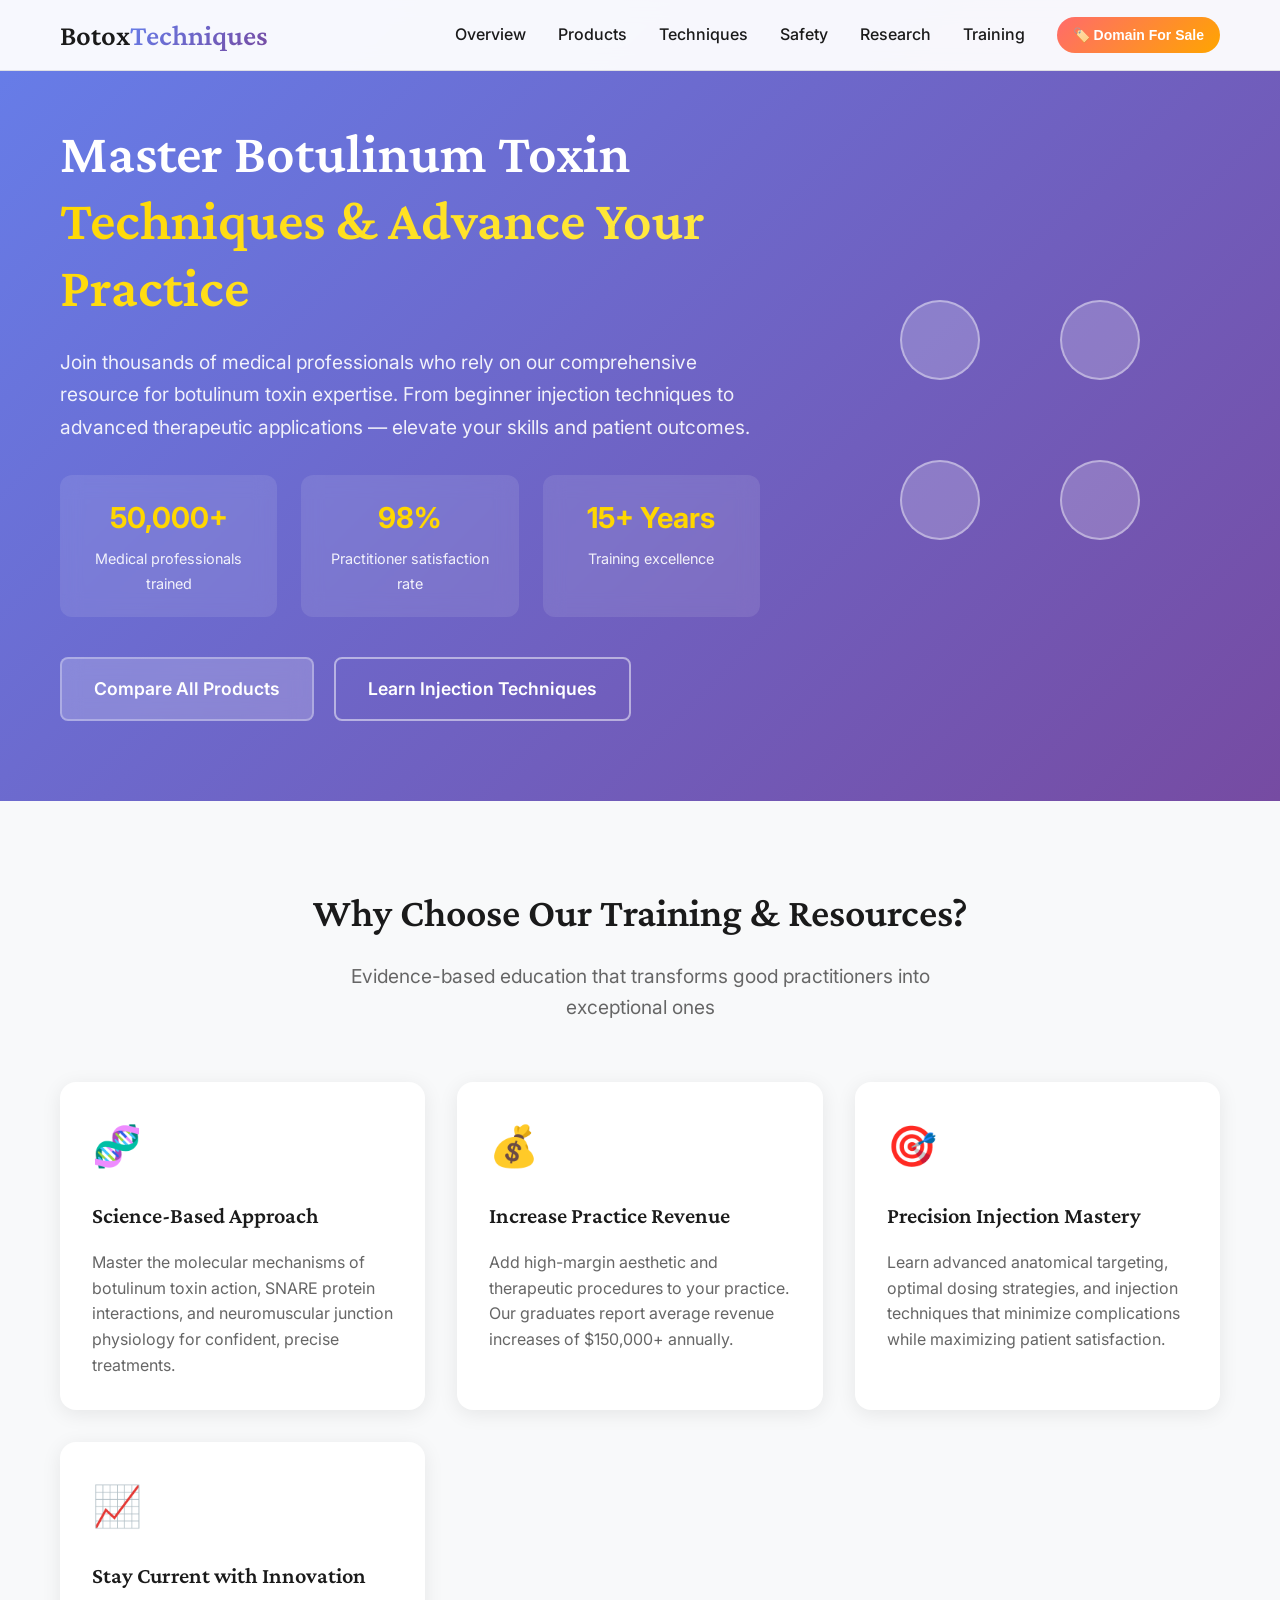
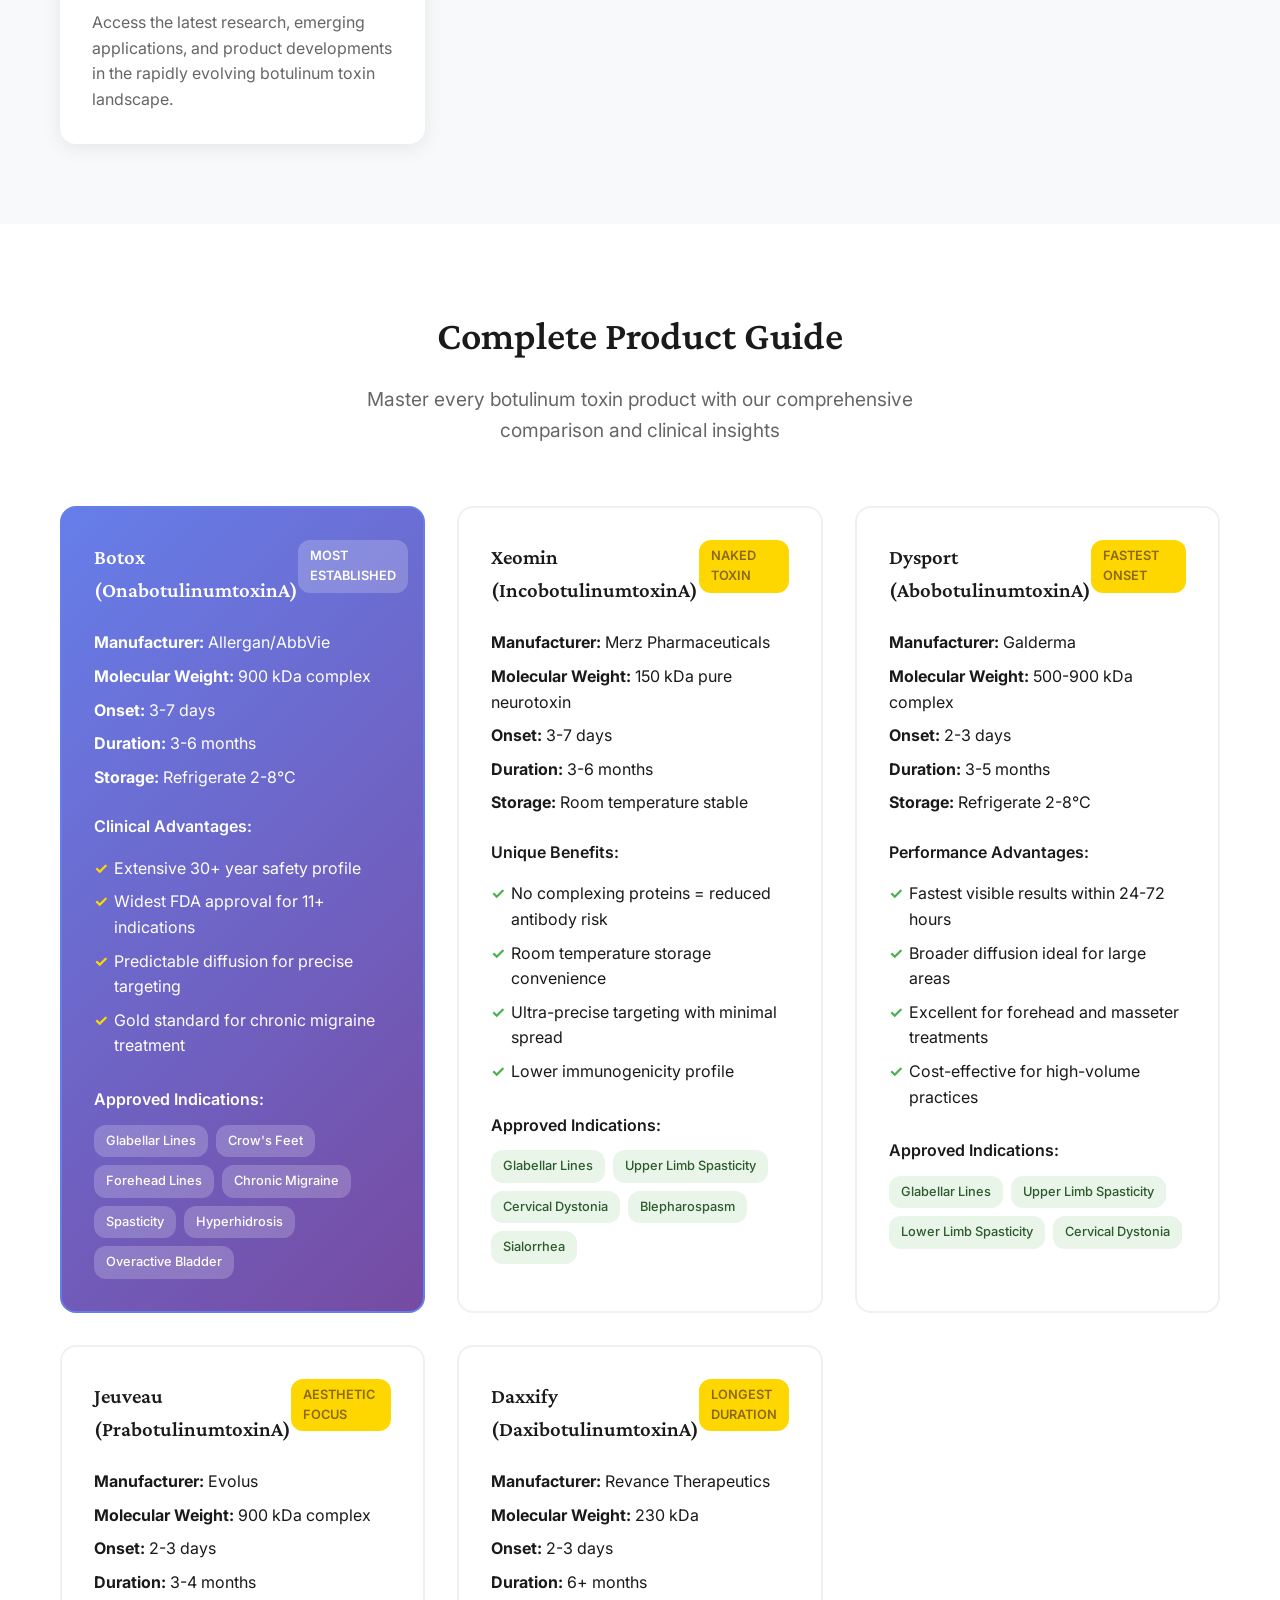
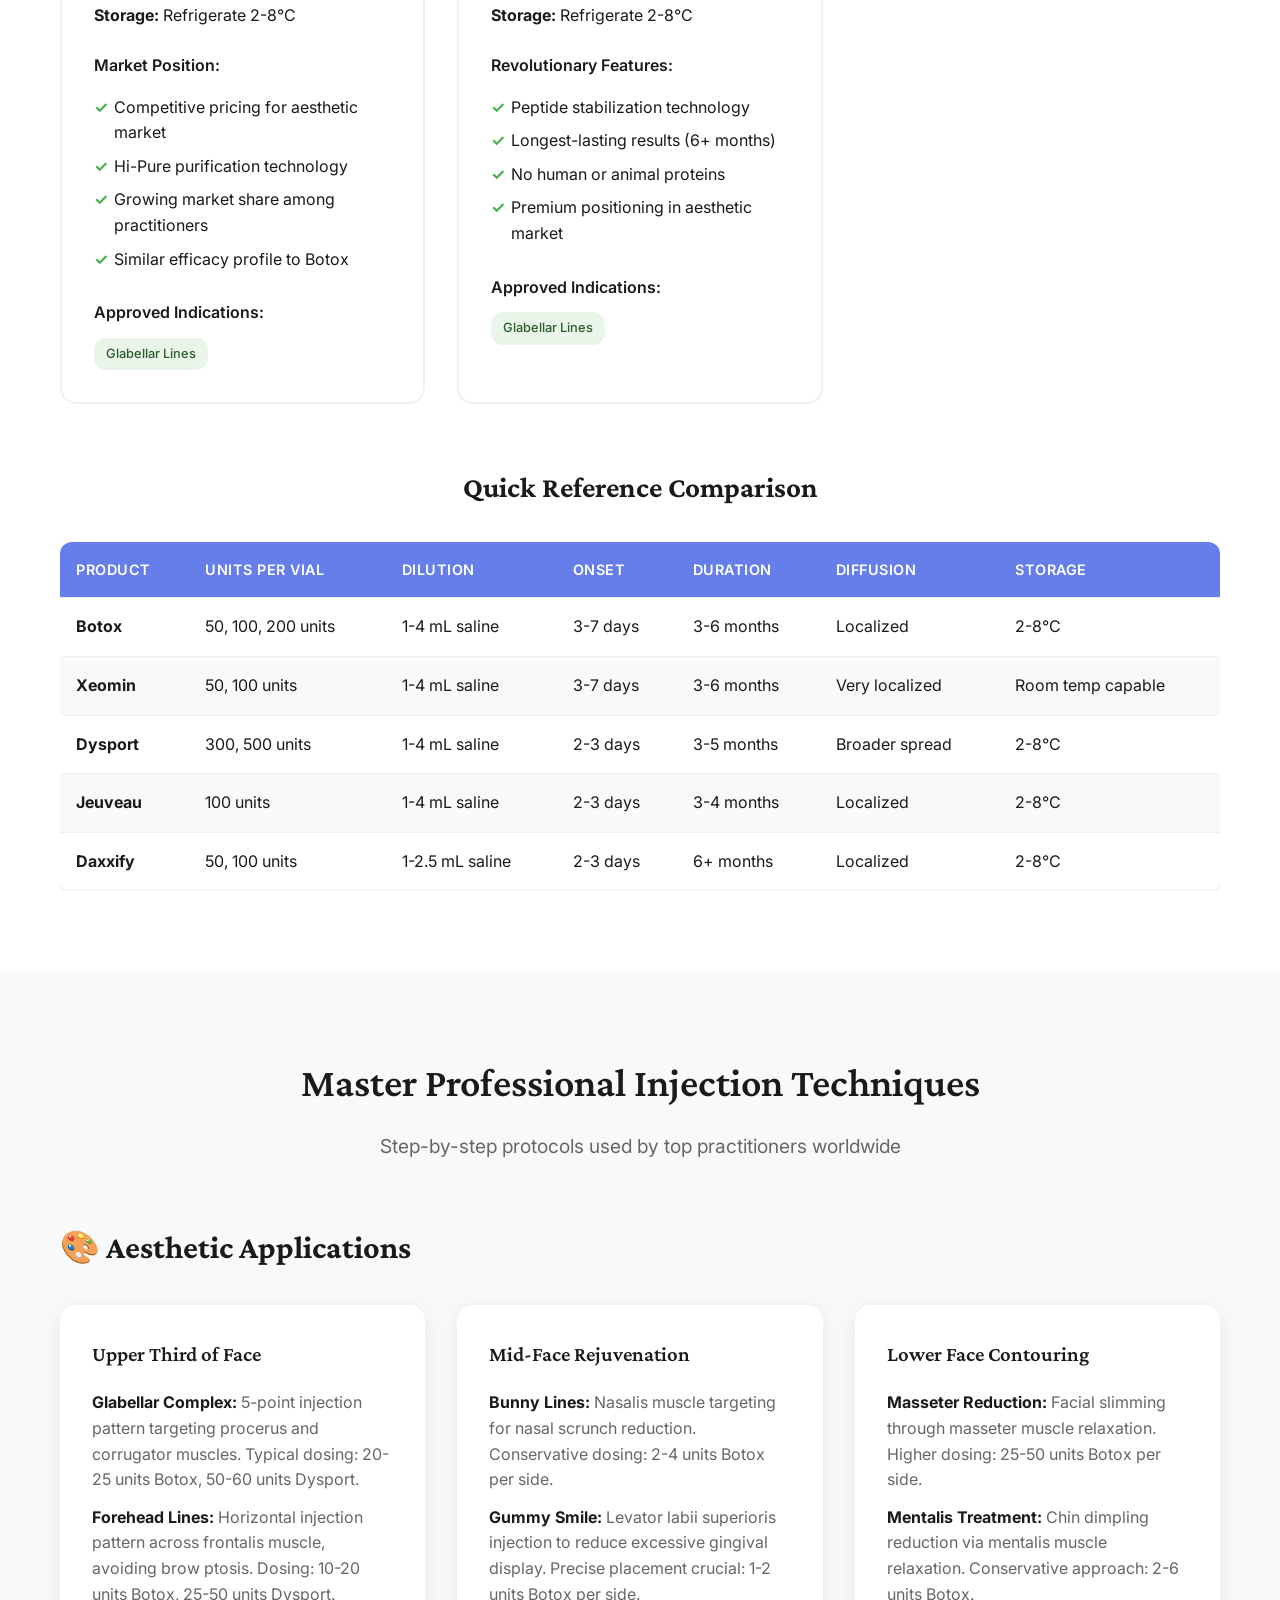
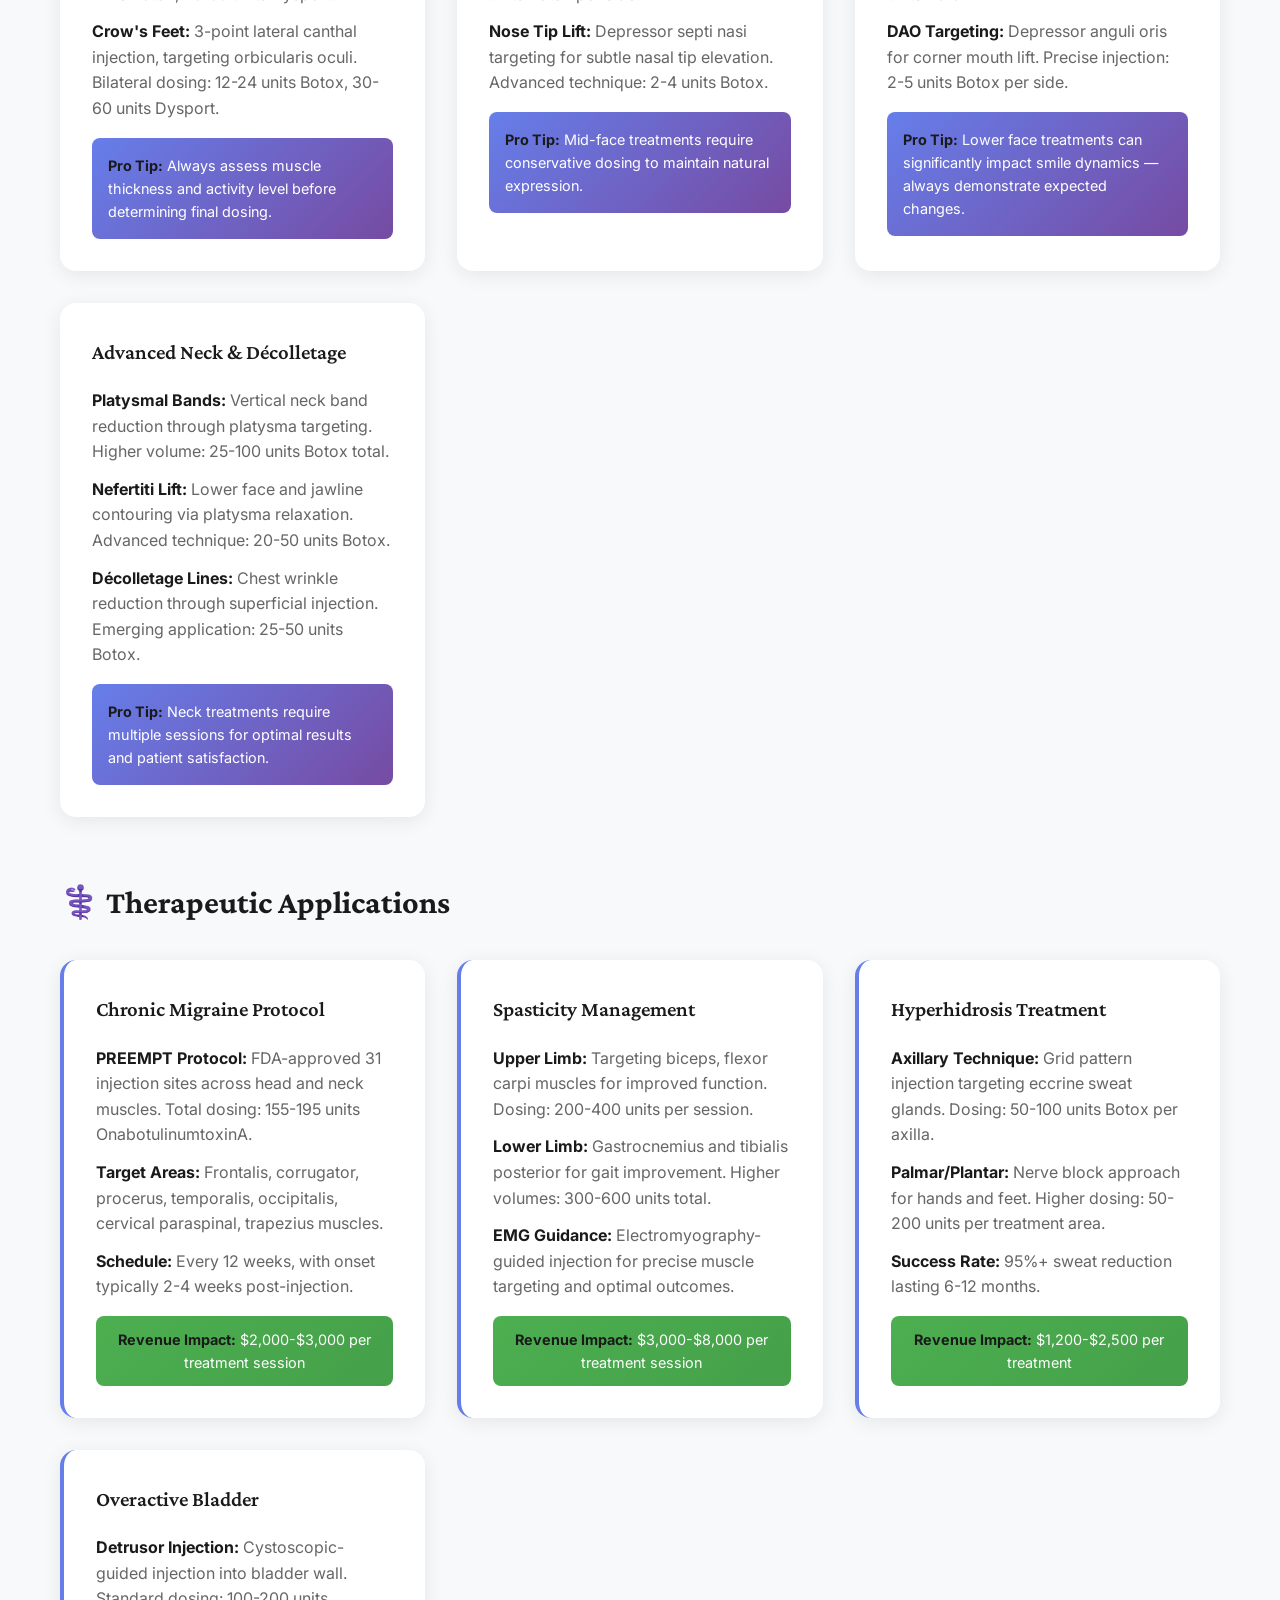
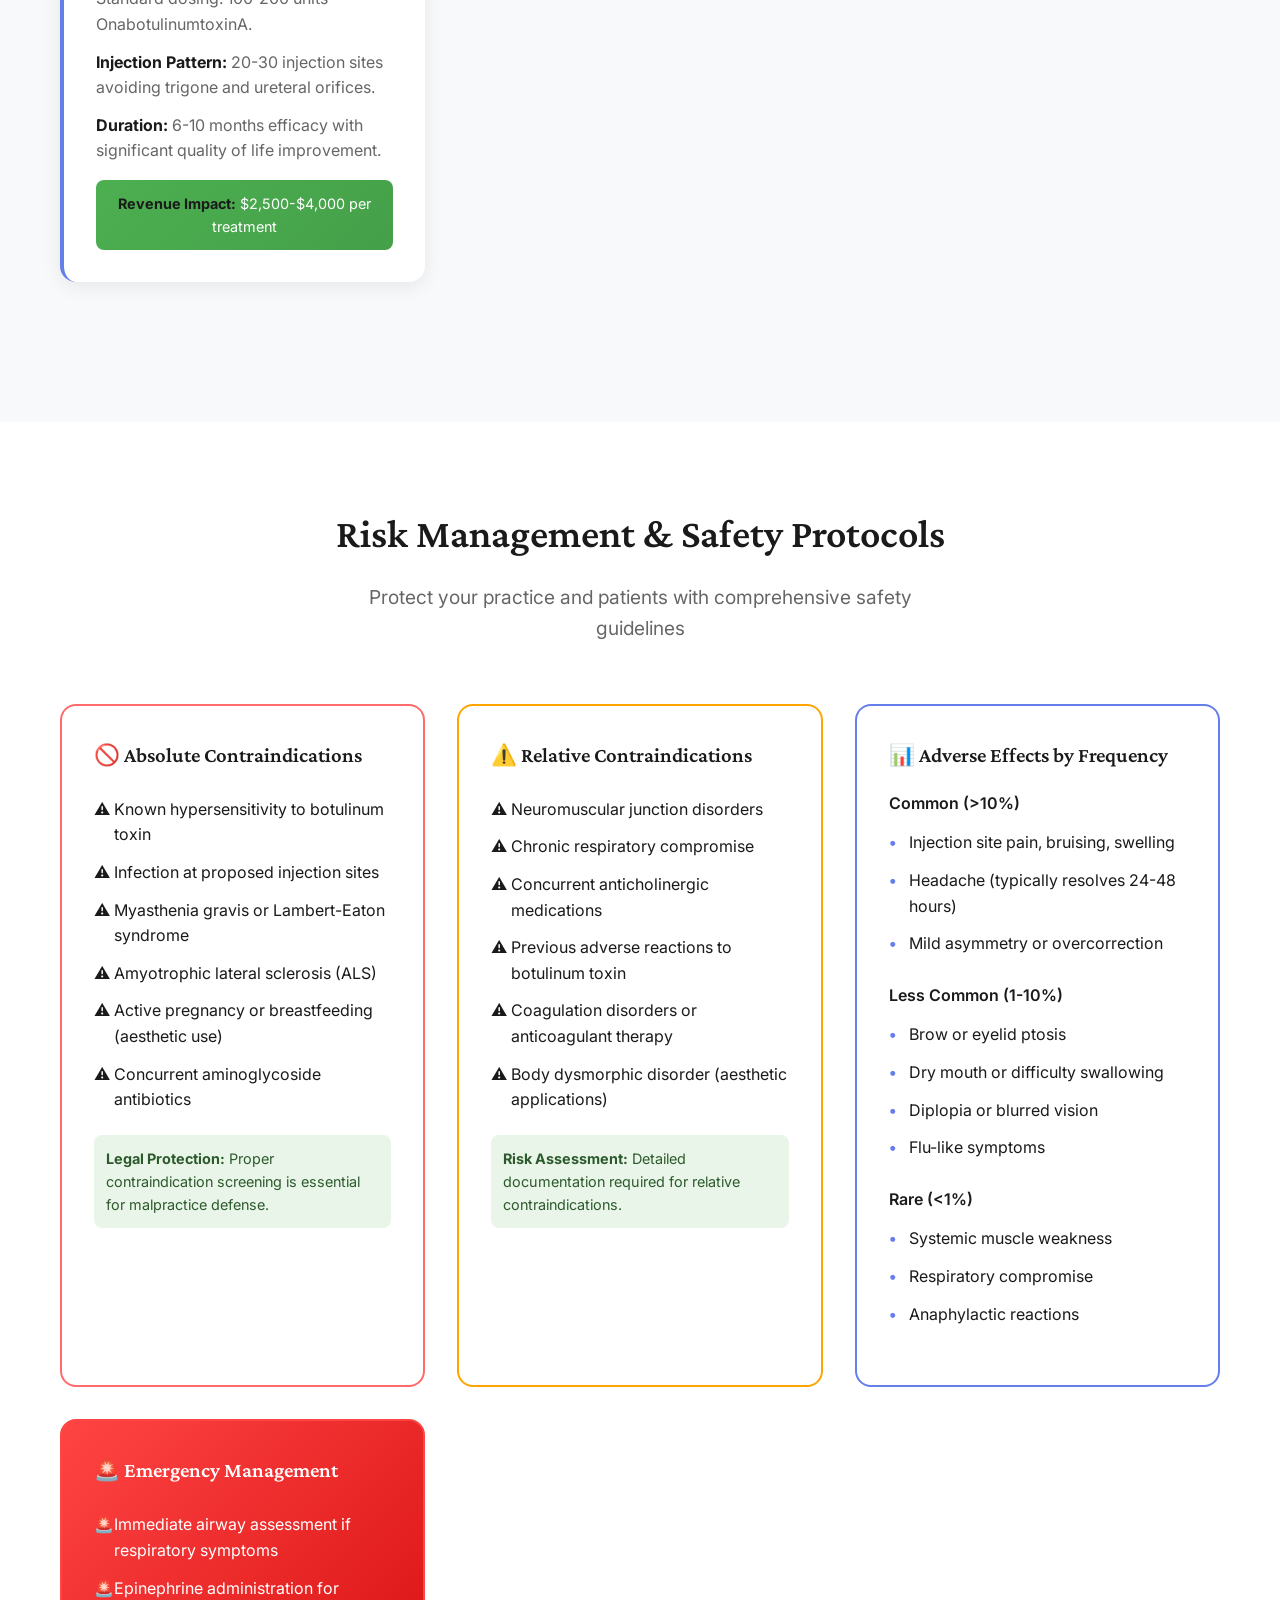
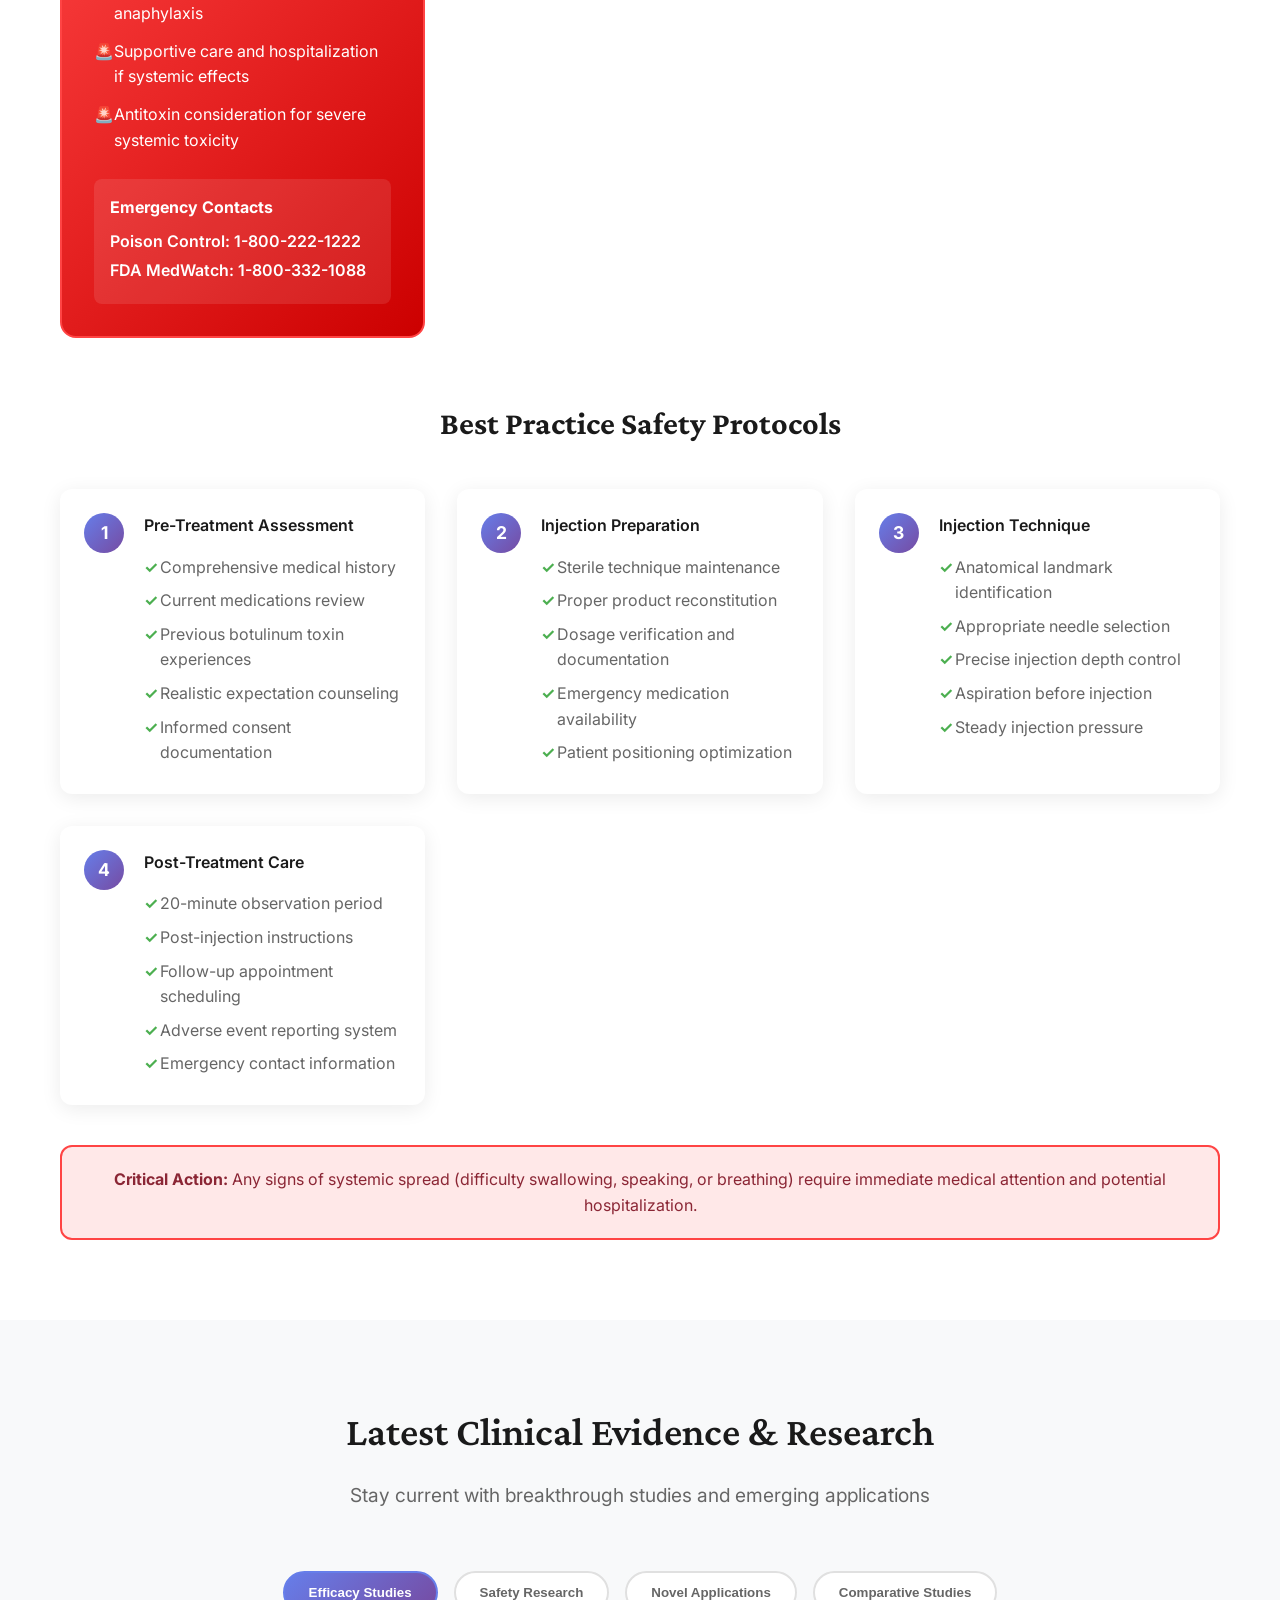
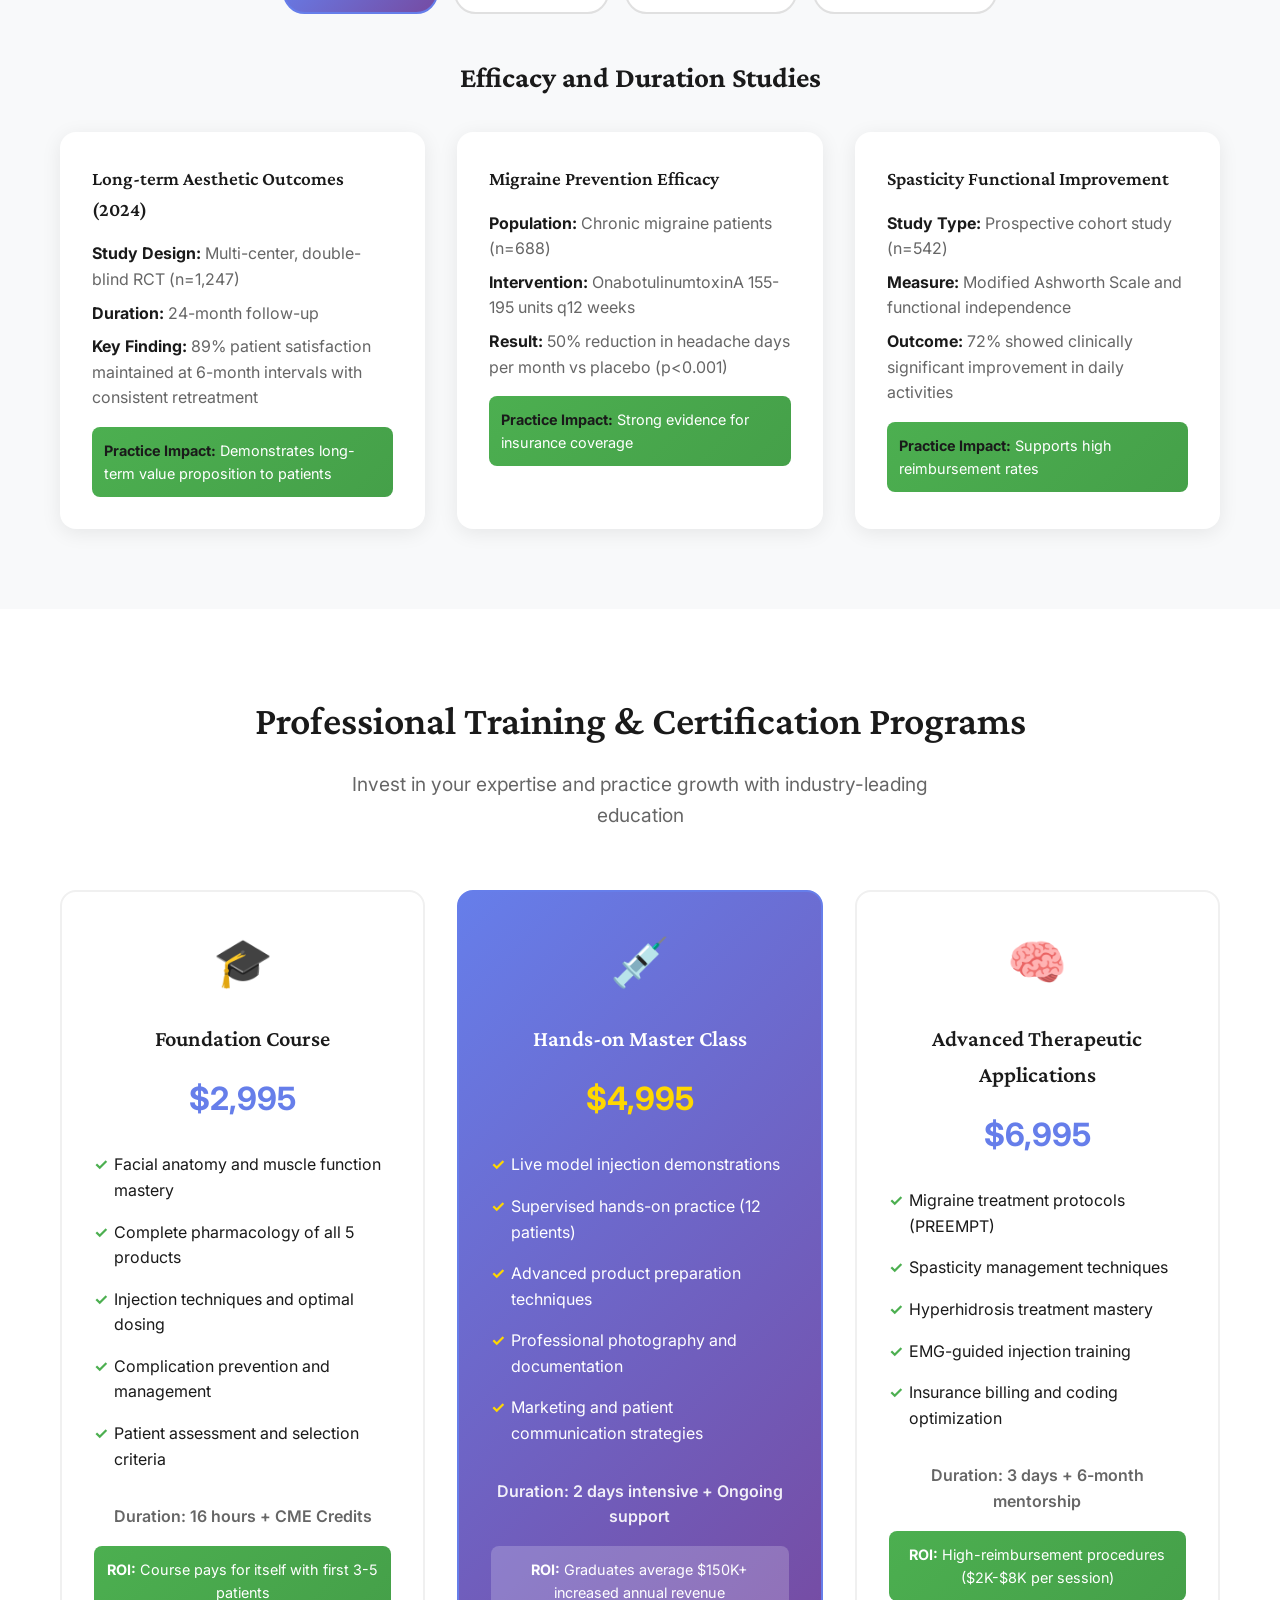
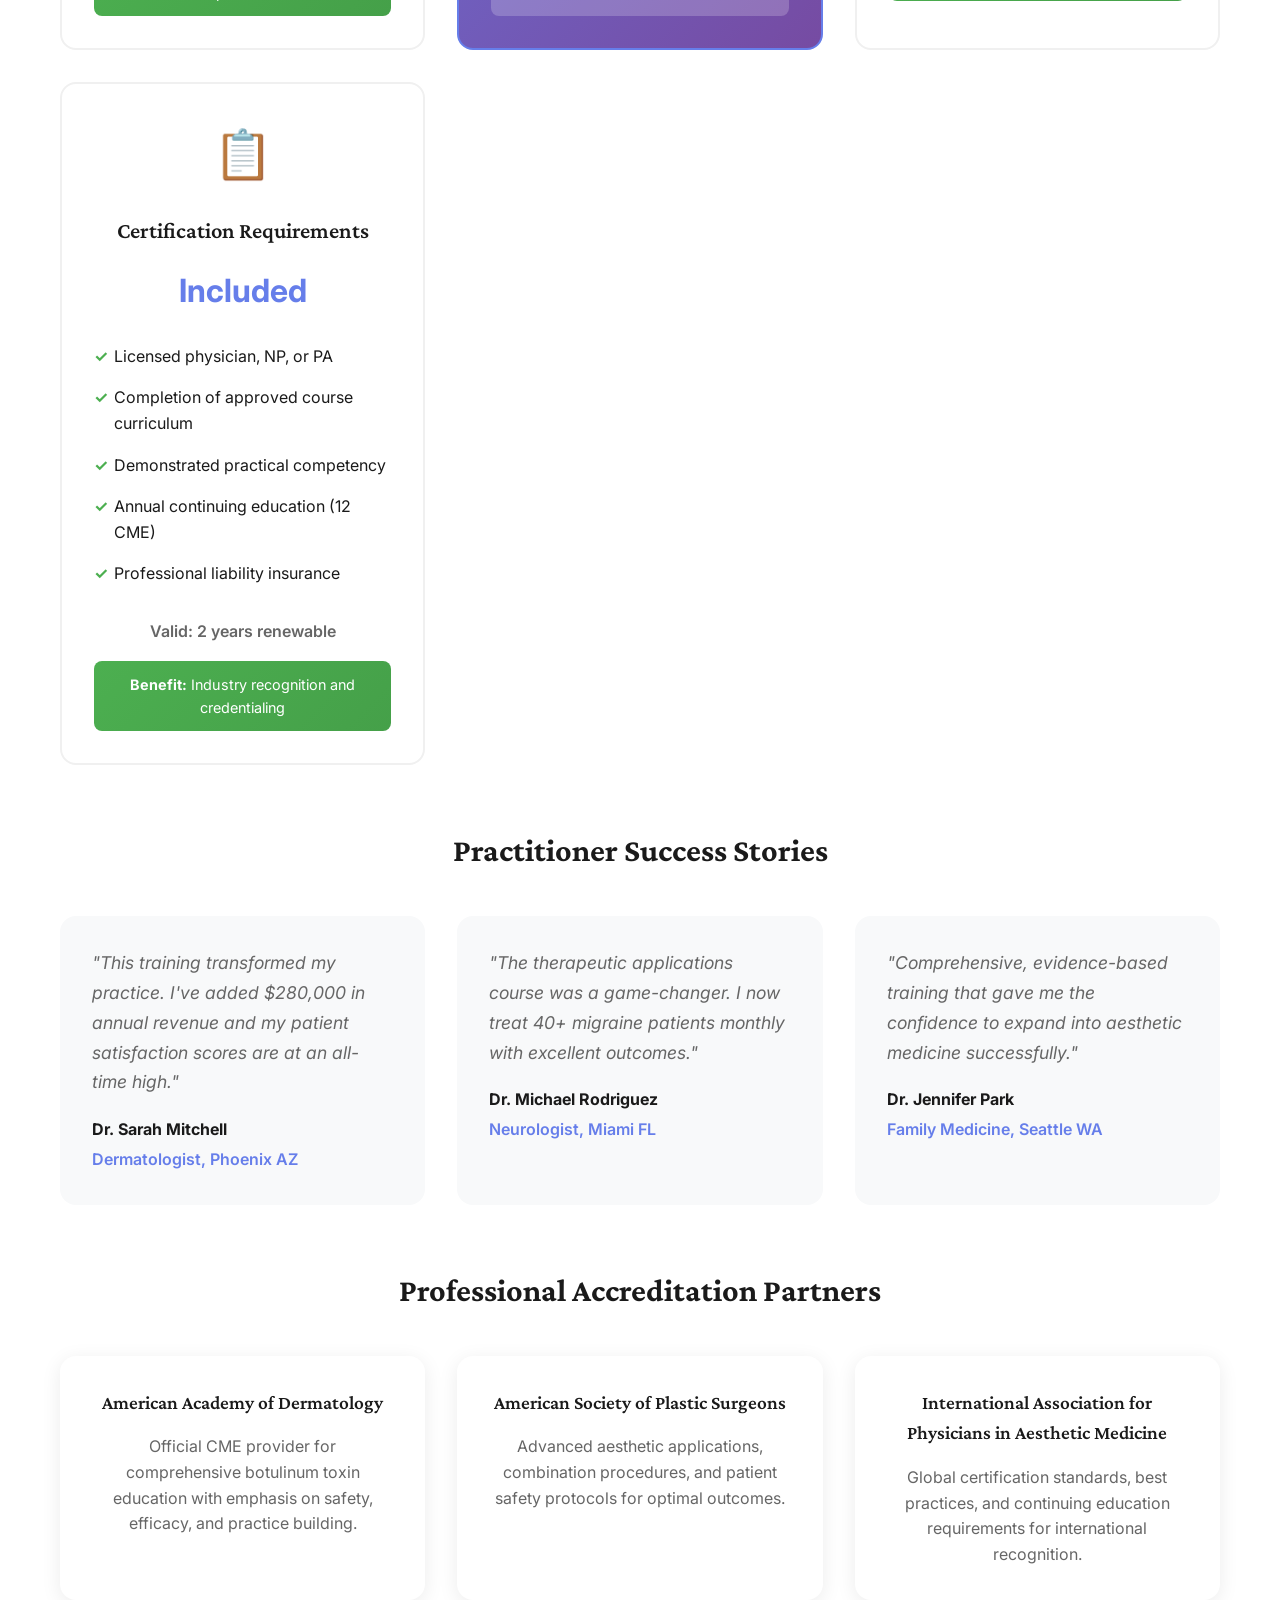
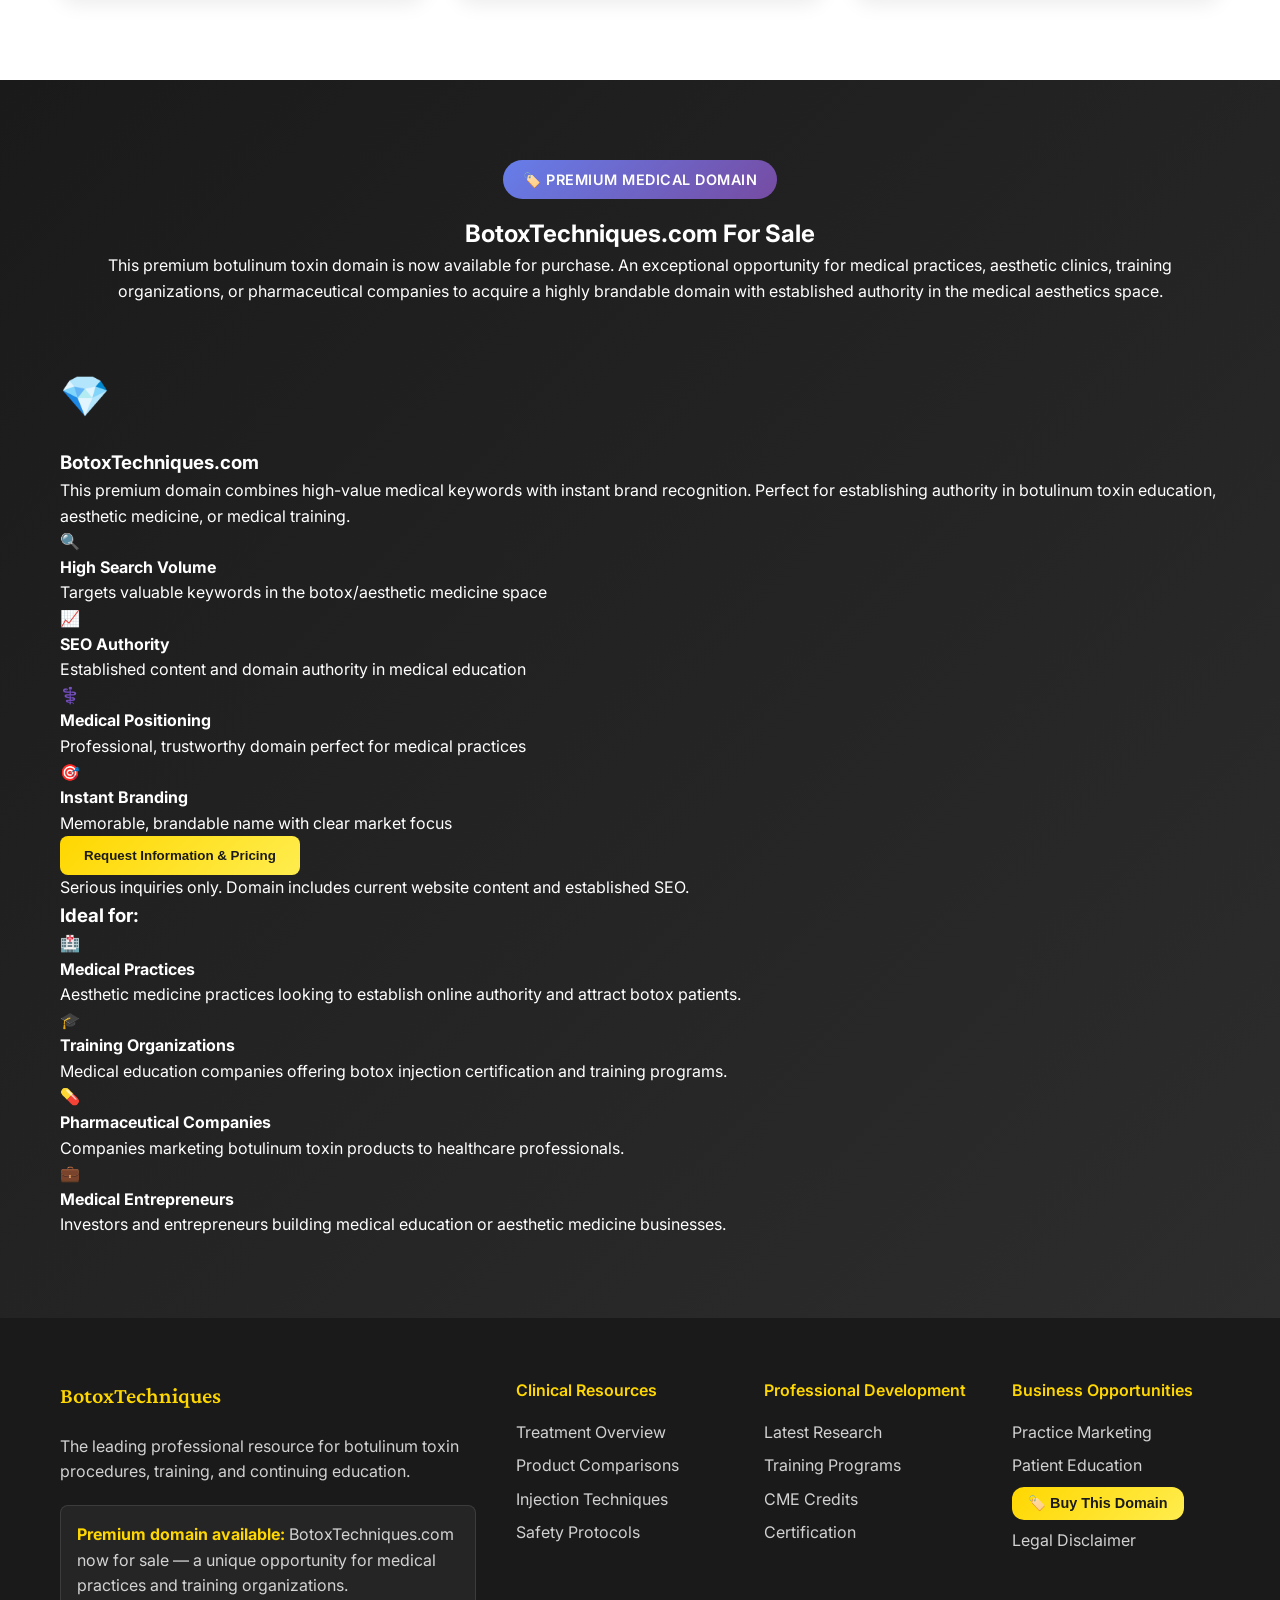
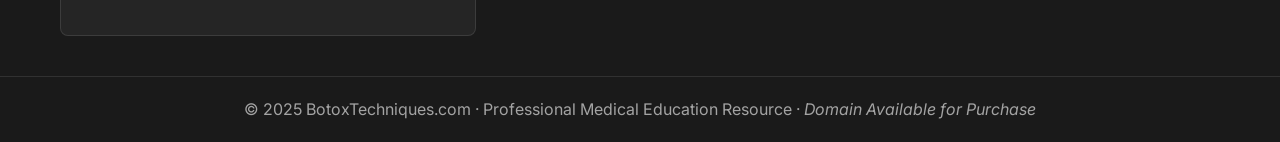
==== commit 95d8ae0d: "Update to single domain (BotoxTechniques.com) for sale with enhanced presentation" ====
--- a/index.html
+++ b/index.html
@@ -15,36 +15,38 @@
     <div id="salePopup" class="popup-overlay">
         <div class="popup-box">
             <button class="popup-close" onclick="closePopup()" aria-label="Close">&times;</button>
-            <div class="popup-badge">🏷️ Premium Medical Domains For Sale</div>
-            <h2>5 Botox Domains Available</h2>
-            <p>These 5 premium botulinum toxin domains are available for purchase — individually or as a package. Perfect for medical practices, aesthetic clinics, or training organizations.</p>
+            <div class="popup-badge">🏷️ Premium Medical Domain For Sale</div>
+            <h2>BotoxTechniques.com Available</h2>
+            <p>This premium botulinum toxin domain is now available for purchase. Perfect for medical practices, aesthetic clinics, training organizations, or pharmaceutical companies looking to establish authority in the botox education space.</p>
             <div class="domain-list">
                 <div class="domain-item">
                     <span class="domain-name">BotoxTechniques.com</span>
-                    <span class="domain-tag premium">Premium</span>
-                </div>
-                <div class="domain-item">
-                    <span class="domain-name">Botulinum-Training.com</span>
-                    <span class="domain-tag sale">For Sale</span>
-                </div>
-                <div class="domain-item">
-                    <span class="domain-name">Botox-Injection.com</span>
-                    <span class="domain-tag sale">For Sale</span>
-                </div>
-                <div class="domain-item">
-                    <span class="domain-name">Advanced-Botox.com</span>
-                    <span class="domain-tag sale">For Sale</span>
-                </div>
-                <div class="domain-item">
-                    <span class="domain-name">Botox-Medical.info</span>
-                    <span class="domain-tag sale">For Sale</span>
+                    <span class="domain-tag premium">Premium Domain</span>
+                </div>
+            </div>
+            <div class="domain-highlights">
+                <div class="highlight-item">
+                    <span class="highlight-icon">🔍</span>
+                    <span>High search volume keywords</span>
+                </div>
+                <div class="highlight-item">
+                    <span class="highlight-icon">📈</span>
+                    <span>Established SEO authority</span>
+                </div>
+                <div class="highlight-item">
+                    <span class="highlight-icon">⚕️</span>
+                    <span>Medical education positioning</span>
+                </div>
+                <div class="highlight-item">
+                    <span class="highlight-icon">💎</span>
+                    <span>Premium .com extension</span>
                 </div>
             </div>
             <form id="saleForm" onsubmit="submitSaleForm(event)">
                 <input type="text" id="popupName" placeholder="Your Name" required />
                 <input type="email" id="popupEmail" placeholder="Your Email" required />
                 <input type="tel" id="popupPhone" placeholder="Phone (optional)" />
-                <textarea id="popupMessage" placeholder="Your offer or inquiry — mention which domain(s) you're interested in..." rows="3" required></textarea>
+                <textarea id="popupMessage" placeholder="Your offer or inquiry for BotoxTechniques.com..." rows="3" required></textarea>
                 <div class="captcha-box">
                     <label>Verify: What is <strong id="captchaQ"></strong>?</label>
                     <input type="number" id="captchaAnswer" placeholder="Your answer" required />
@@ -69,7 +71,7 @@
                     <li><a href="#safety" class="nav-link">Safety</a></li>
                     <li><a href="#research" class="nav-link">Research</a></li>
                     <li><a href="#training" class="nav-link">Training</a></li>
-                    <li><button class="btn-sale" onclick="openPopup()">🏷️ Domains For Sale</button></li>
+                    <li><button class="btn-sale" onclick="openPopup()">🏷️ Domain For Sale</button></li>
                 </ul>
                 <button class="nav-toggle" aria-label="Toggle navigation">
                     <span></span>
@@ -928,53 +930,82 @@
             </div>
         </section>
 
-        <!-- DOMAINS FOR SALE SECTION -->
+        <!-- DOMAIN FOR SALE SECTION -->
         <section class="domains-sale-section">
             <div class="container">
                 <div class="section-header">
-                    <span class="section-tag">🏷️ Premium Domain Portfolio</span>
-                    <h2>Botox Training Domains For Sale</h2>
-                    <p>5 high-value botulinum toxin domains available individually or as a complete portfolio. Ideal for medical training companies, aesthetic practices, or educational platforms.</p>
-                </div>
-                <div class="domains-grid">
-                    <div class="domain-sale-card featured">
+                    <span class="section-tag">🏷️ Premium Medical Domain</span>
+                    <h2>BotoxTechniques.com For Sale</h2>
+                    <p>This premium botulinum toxin domain is now available for purchase. An exceptional opportunity for medical practices, aesthetic clinics, training organizations, or pharmaceutical companies to acquire a highly brandable domain with established authority in the medical aesthetics space.</p>
+                </div>
+                <div class="single-domain-showcase">
+                    <div class="domain-featured-card">
                         <div class="domain-sale-icon">💎</div>
                         <h3>BotoxTechniques.com</h3>
-                        <p>Premium educational domain with established SEO authority. Perfect for training organizations or medical education companies.</p>
-                        <span class="domain-sale-badge premium">Premium Asset</span>
-                        <button class="btn-domain-inquiry" onclick="openPopup()">Request Valuation</button>
-                    </div>
-                    <div class="domain-sale-card">
-                        <div class="domain-sale-icon">🎓</div>
-                        <h3>Botulinum-Training.com</h3>
-                        <p>Highly targeted domain for botulinum toxin education and certification programs. Strong commercial intent.</p>
-                        <span class="domain-sale-badge">For Sale</span>
-                        <button class="btn-domain-inquiry" onclick="openPopup()">Inquire Now</button>
-                    </div>
-                    <div class="domain-sale-card">
-                        <div class="domain-sale-icon">💉</div>
-                        <h3>Botox-Injection.com</h3>
-                        <p>Direct, memorable domain ideal for aesthetic practices or injection training programs. High search volume keywords.</p>
-                        <span class="domain-sale-badge">For Sale</span>
-                        <button class="btn-domain-inquiry" onclick="openPopup()">Inquire Now</button>
-                    </div>
-                    <div class="domain-sale-card">
-                        <div class="domain-sale-icon">🔬</div>
-                        <h3>Advanced-Botox.com</h3>
-                        <p>Premium positioning domain for advanced training programs and therapeutic applications. Professional brand appeal.</p>
-                        <span class="domain-sale-badge">For Sale</span>
-                        <button class="btn-domain-inquiry" onclick="openPopup()">Inquire Now</button>
-                    </div>
-                    <div class="domain-sale-card">
-                        <div class="domain-sale-icon">ℹ️</div>
-                        <h3>Botox-Medical.info</h3>
-                        <p>Authoritative .info extension perfect for medical information sites and educational resources. Strong trust signals.</p>
-                        <span class="domain-sale-badge">For Sale</span>
-                        <button class="btn-domain-inquiry" onclick="openPopup()">Inquire Now</button>
-                    </div>
-                </div>
-                <div class="domain-package-cta">
-                    <p>💼 <strong>Portfolio Purchase Available:</strong> Acquire the complete 5-domain package and dominate the botulinum toxin education market. <button onclick="openPopup()" class="inline-link">Discuss package pricing →</button></p>
+                        <p class="domain-description">This premium domain combines high-value medical keywords with instant brand recognition. Perfect for establishing authority in botulinum toxin education, aesthetic medicine, or medical training.</p>
+                        
+                        <div class="domain-value-props">
+                            <div class="value-prop">
+                                <span class="value-icon">🔍</span>
+                                <div class="value-content">
+                                    <strong>High Search Volume</strong>
+                                    <p>Targets valuable keywords in the botox/aesthetic medicine space</p>
+                                </div>
+                            </div>
+                            <div class="value-prop">
+                                <span class="value-icon">📈</span>
+                                <div class="value-content">
+                                    <strong>SEO Authority</strong>
+                                    <p>Established content and domain authority in medical education</p>
+                                </div>
+                            </div>
+                            <div class="value-prop">
+                                <span class="value-icon">⚕️</span>
+                                <div class="value-content">
+                                    <strong>Medical Positioning</strong>
+                                    <p>Professional, trustworthy domain perfect for medical practices</p>
+                                </div>
+                            </div>
+                            <div class="value-prop">
+                                <span class="value-icon">🎯</span>
+                                <div class="value-content">
+                                    <strong>Instant Branding</strong>
+                                    <p>Memorable, brandable name with clear market focus</p>
+                                </div>
+                            </div>
+                        </div>
+
+                        <div class="domain-cta-section">
+                            <button class="btn-domain-inquiry featured" onclick="openPopup()">Request Information & Pricing</button>
+                            <p class="domain-note">Serious inquiries only. Domain includes current website content and established SEO.</p>
+                        </div>
+                    </div>
+                </div>
+                
+                <div class="ideal-buyers">
+                    <h3>Ideal for:</h3>
+                    <div class="buyer-grid">
+                        <div class="buyer-card">
+                            <span class="buyer-icon">🏥</span>
+                            <h4>Medical Practices</h4>
+                            <p>Aesthetic medicine practices looking to establish online authority and attract botox patients.</p>
+                        </div>
+                        <div class="buyer-card">
+                            <span class="buyer-icon">🎓</span>
+                            <h4>Training Organizations</h4>
+                            <p>Medical education companies offering botox injection certification and training programs.</p>
+                        </div>
+                        <div class="buyer-card">
+                            <span class="buyer-icon">💊</span>
+                            <h4>Pharmaceutical Companies</h4>
+                            <p>Companies marketing botulinum toxin products to healthcare professionals.</p>
+                        </div>
+                        <div class="buyer-card">
+                            <span class="buyer-icon">💼</span>
+                            <h4>Medical Entrepreneurs</h4>
+                            <p>Investors and entrepreneurs building medical education or aesthetic medicine businesses.</p>
+                        </div>
+                    </div>
                 </div>
             </div>
         </section>
@@ -986,7 +1017,7 @@
                 <h3>BotoxTechniques</h3>
                 <p>The leading professional resource for botulinum toxin procedures, training, and continuing education.</p>
                 <div class="footer-domains">
-                    <p><strong>Premium domains available:</strong> BotoxTechniques.com · Botulinum-Training.com · Botox-Injection.com · Advanced-Botox.com · Botox-Medical.info</p>
+                    <p><strong>Premium domain available:</strong> BotoxTechniques.com now for sale — a unique opportunity for medical practices and training organizations.</p>
                 </div>
             </div>
             <div class="footer-section">
@@ -1008,17 +1039,17 @@
                 </ul>
             </div>
             <div class="footer-section">
-                <h4>Business Resources</h4>
+                <h4>Business Opportunities</h4>
                 <ul>
                     <li><a href="#">Practice Marketing</a></li>
                     <li><a href="#">Patient Education</a></li>
-                    <li><button onclick="openPopup()" class="footer-sale-btn">🏷️ Domain Sales</button></li>
+                    <li><button onclick="openPopup()" class="footer-sale-btn">🏷️ Buy This Domain</button></li>
                     <li><a href="#">Legal Disclaimer</a></li>
                 </ul>
             </div>
         </div>
         <div class="footer-bottom">
-            <p>&copy; 2025 BotoxTechniques.com · Professional Medical Education Resource · <em>For qualified healthcare practitioners only</em></p>
+            <p>&copy; 2025 BotoxTechniques.com · Professional Medical Education Resource · <em>Domain Available for Purchase</em></p>
         </div>
     </footer>
 
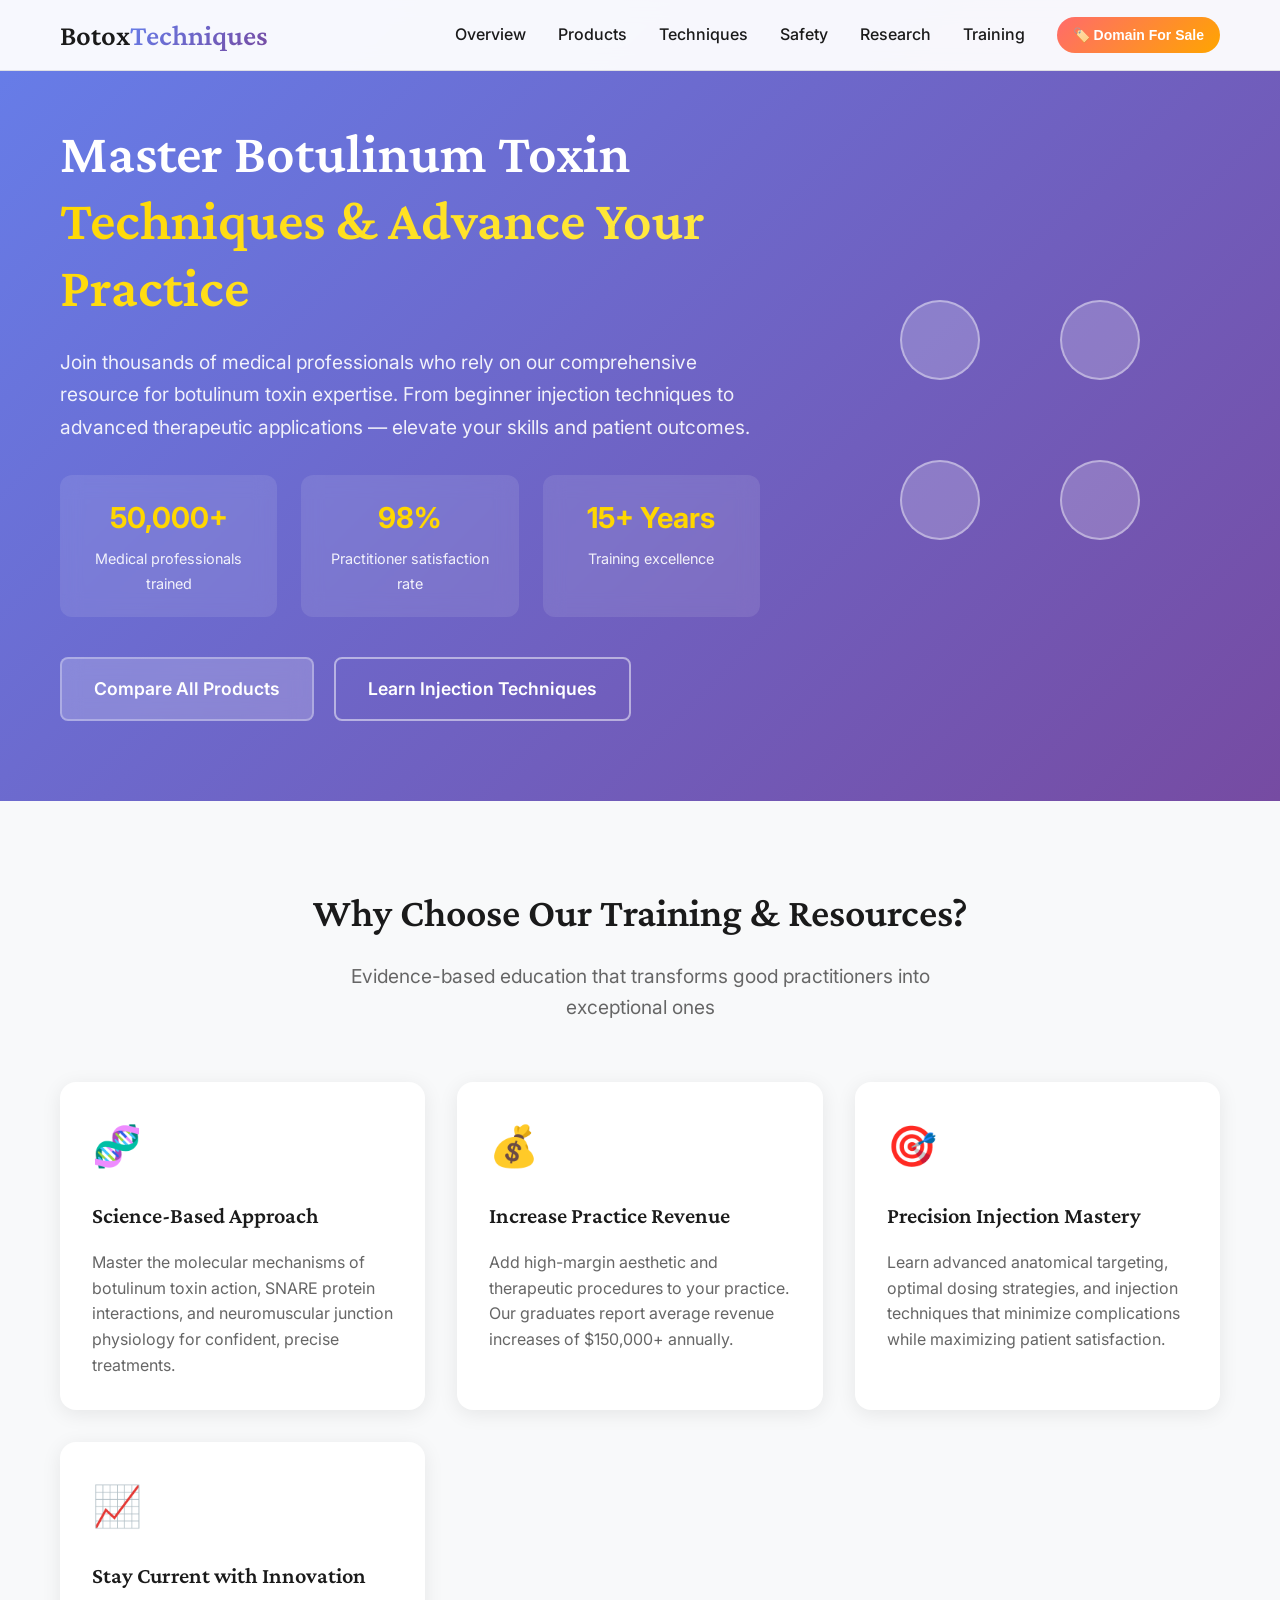
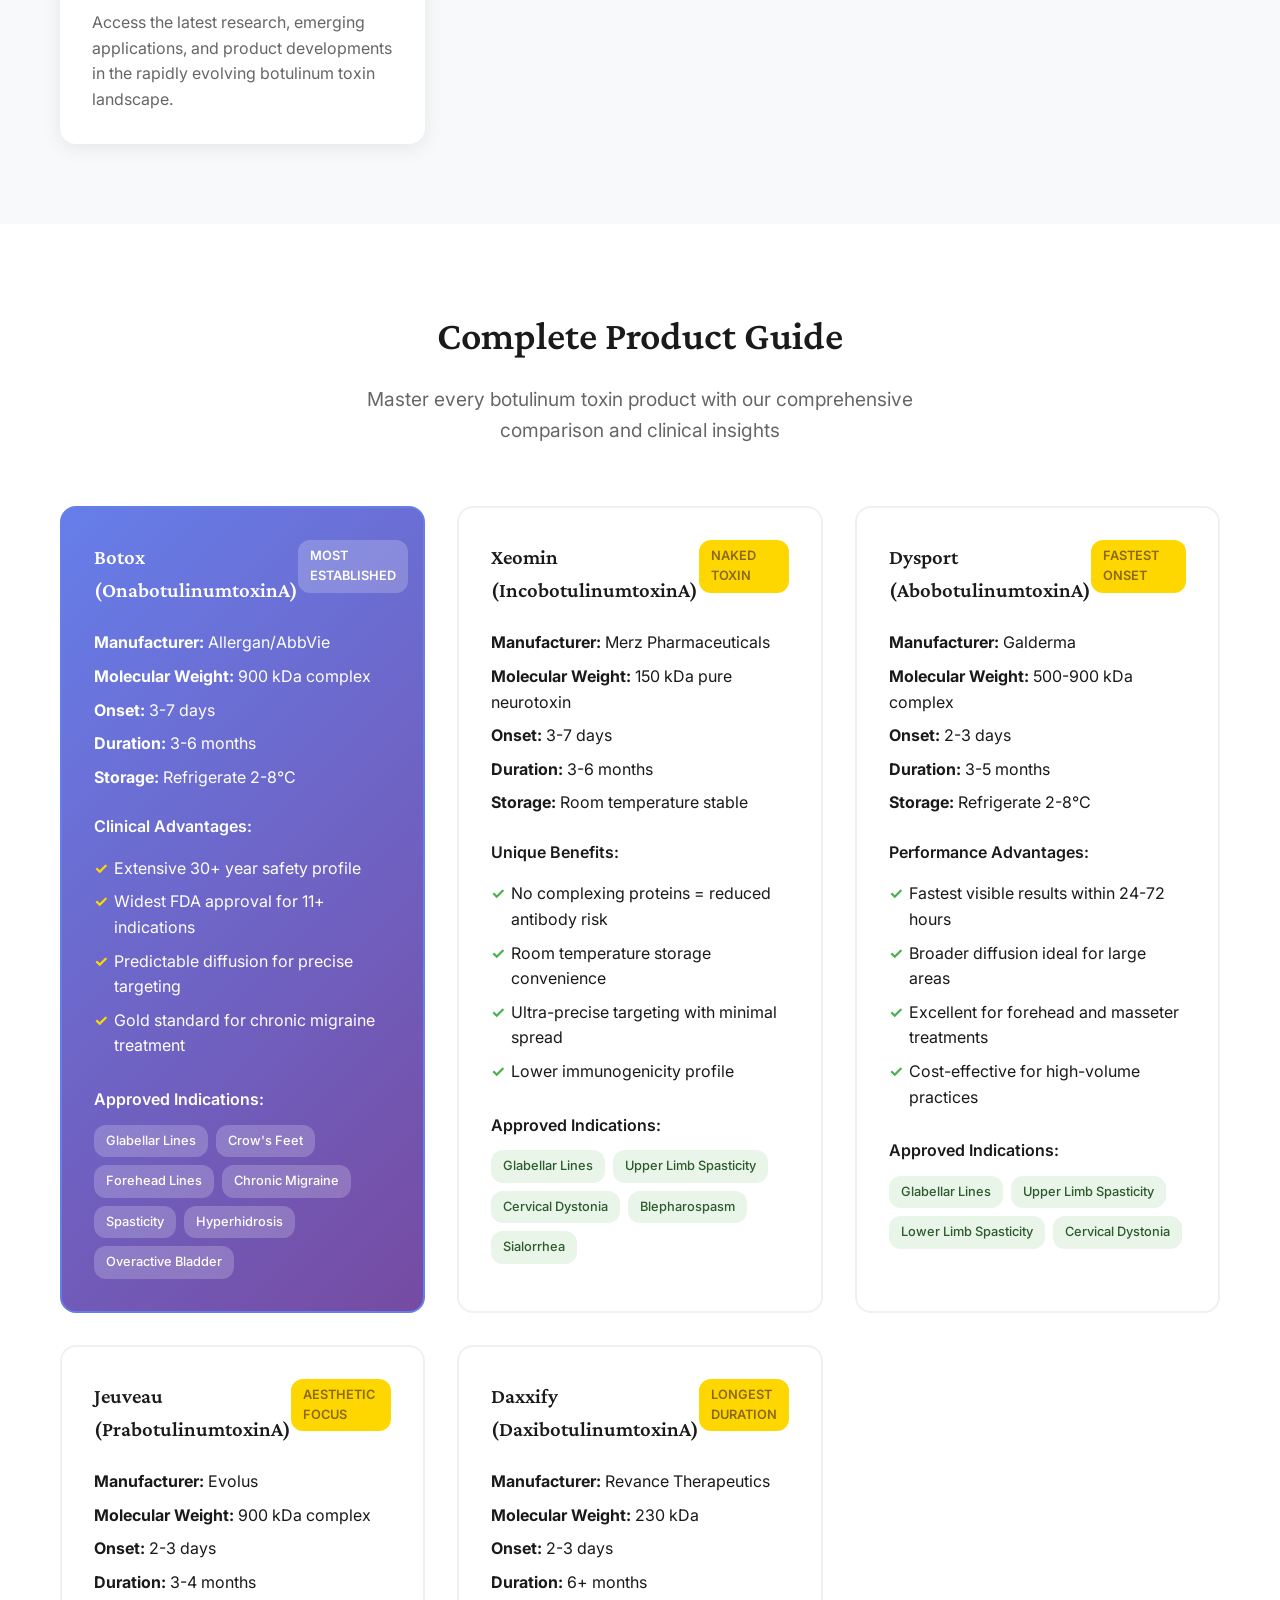
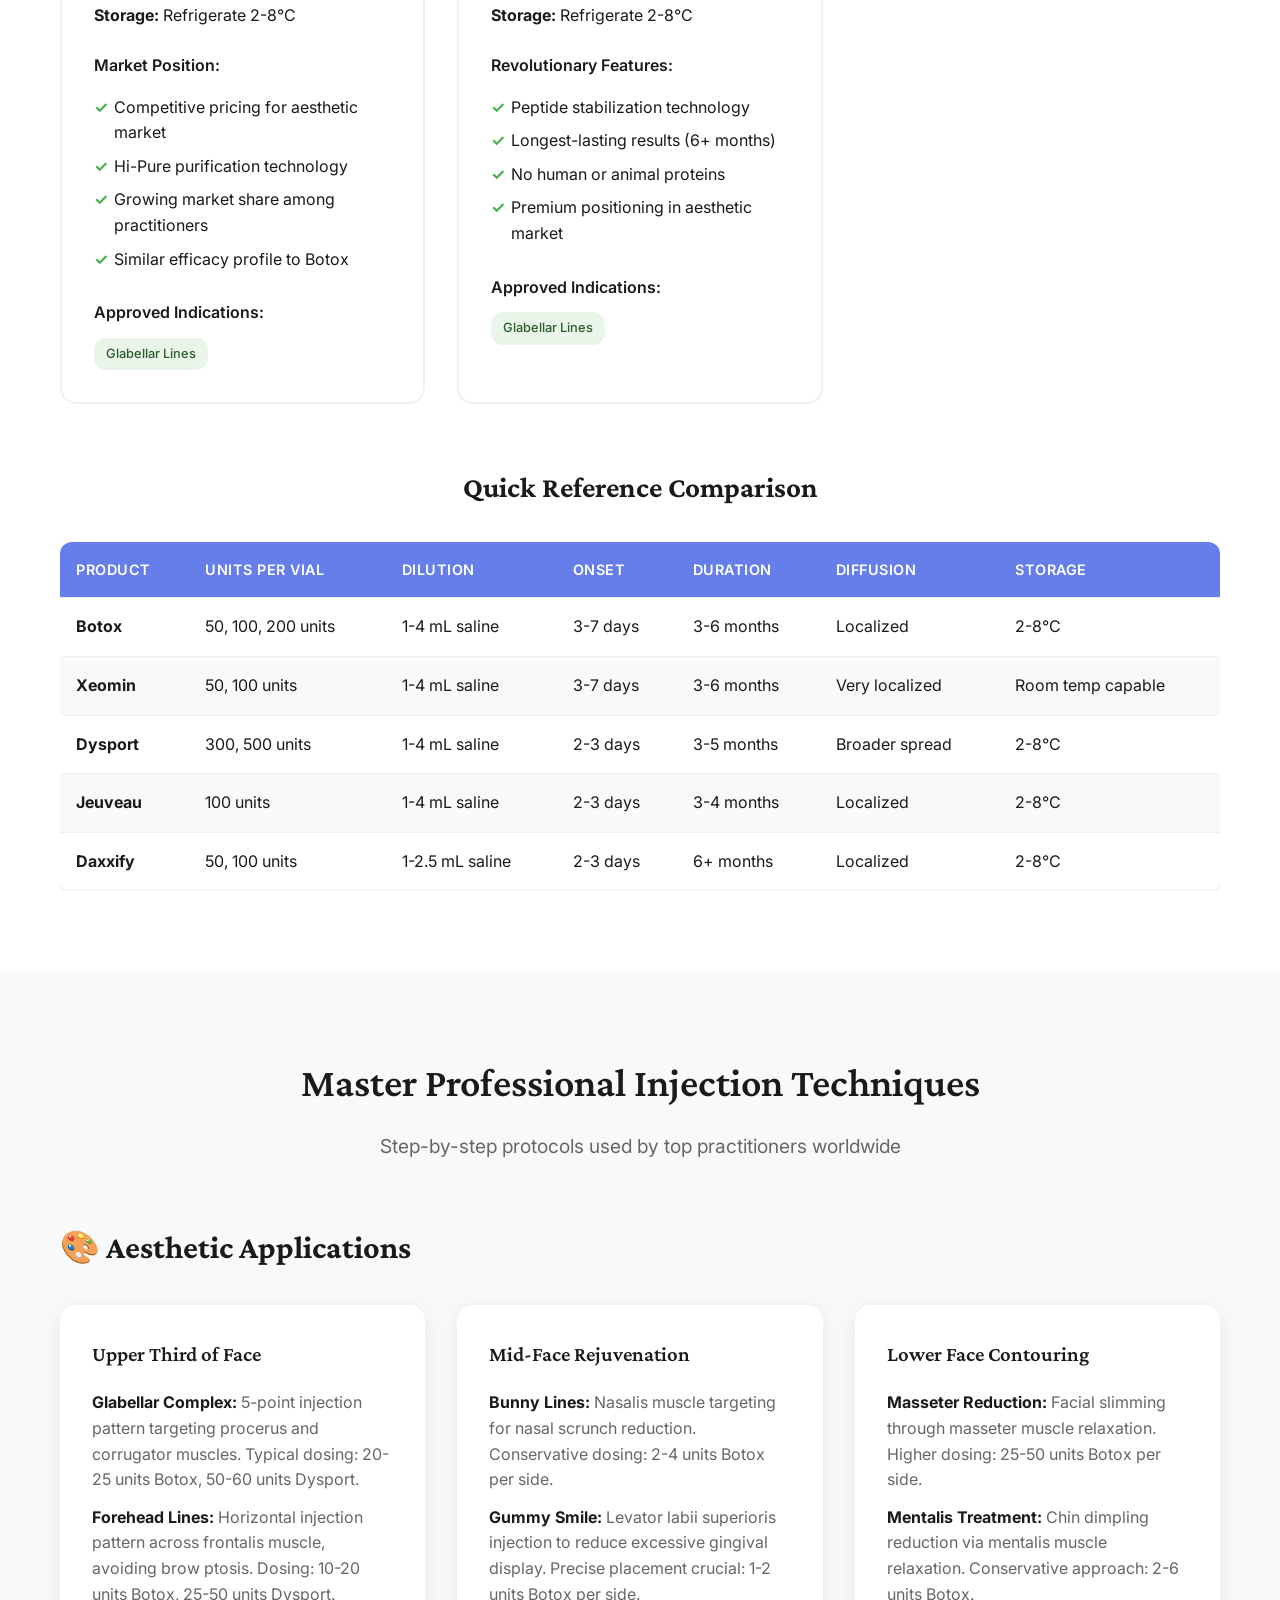
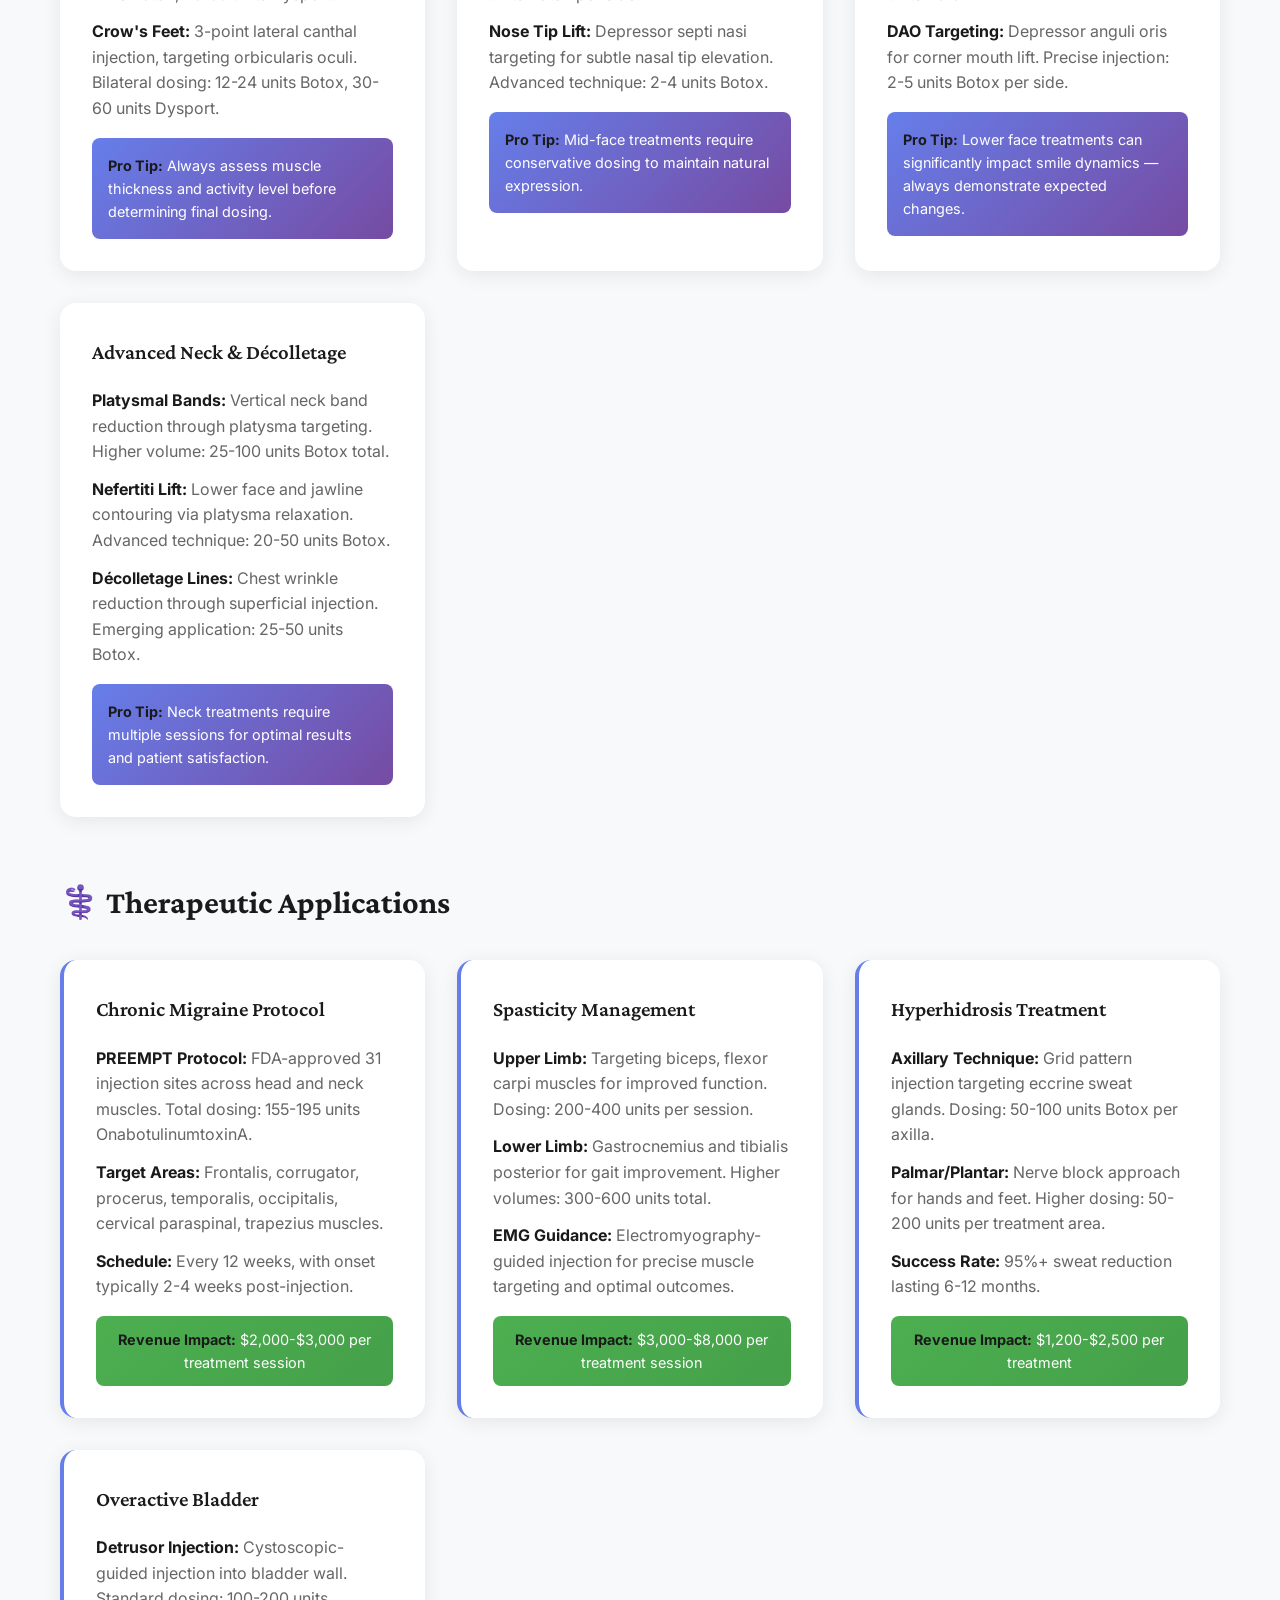
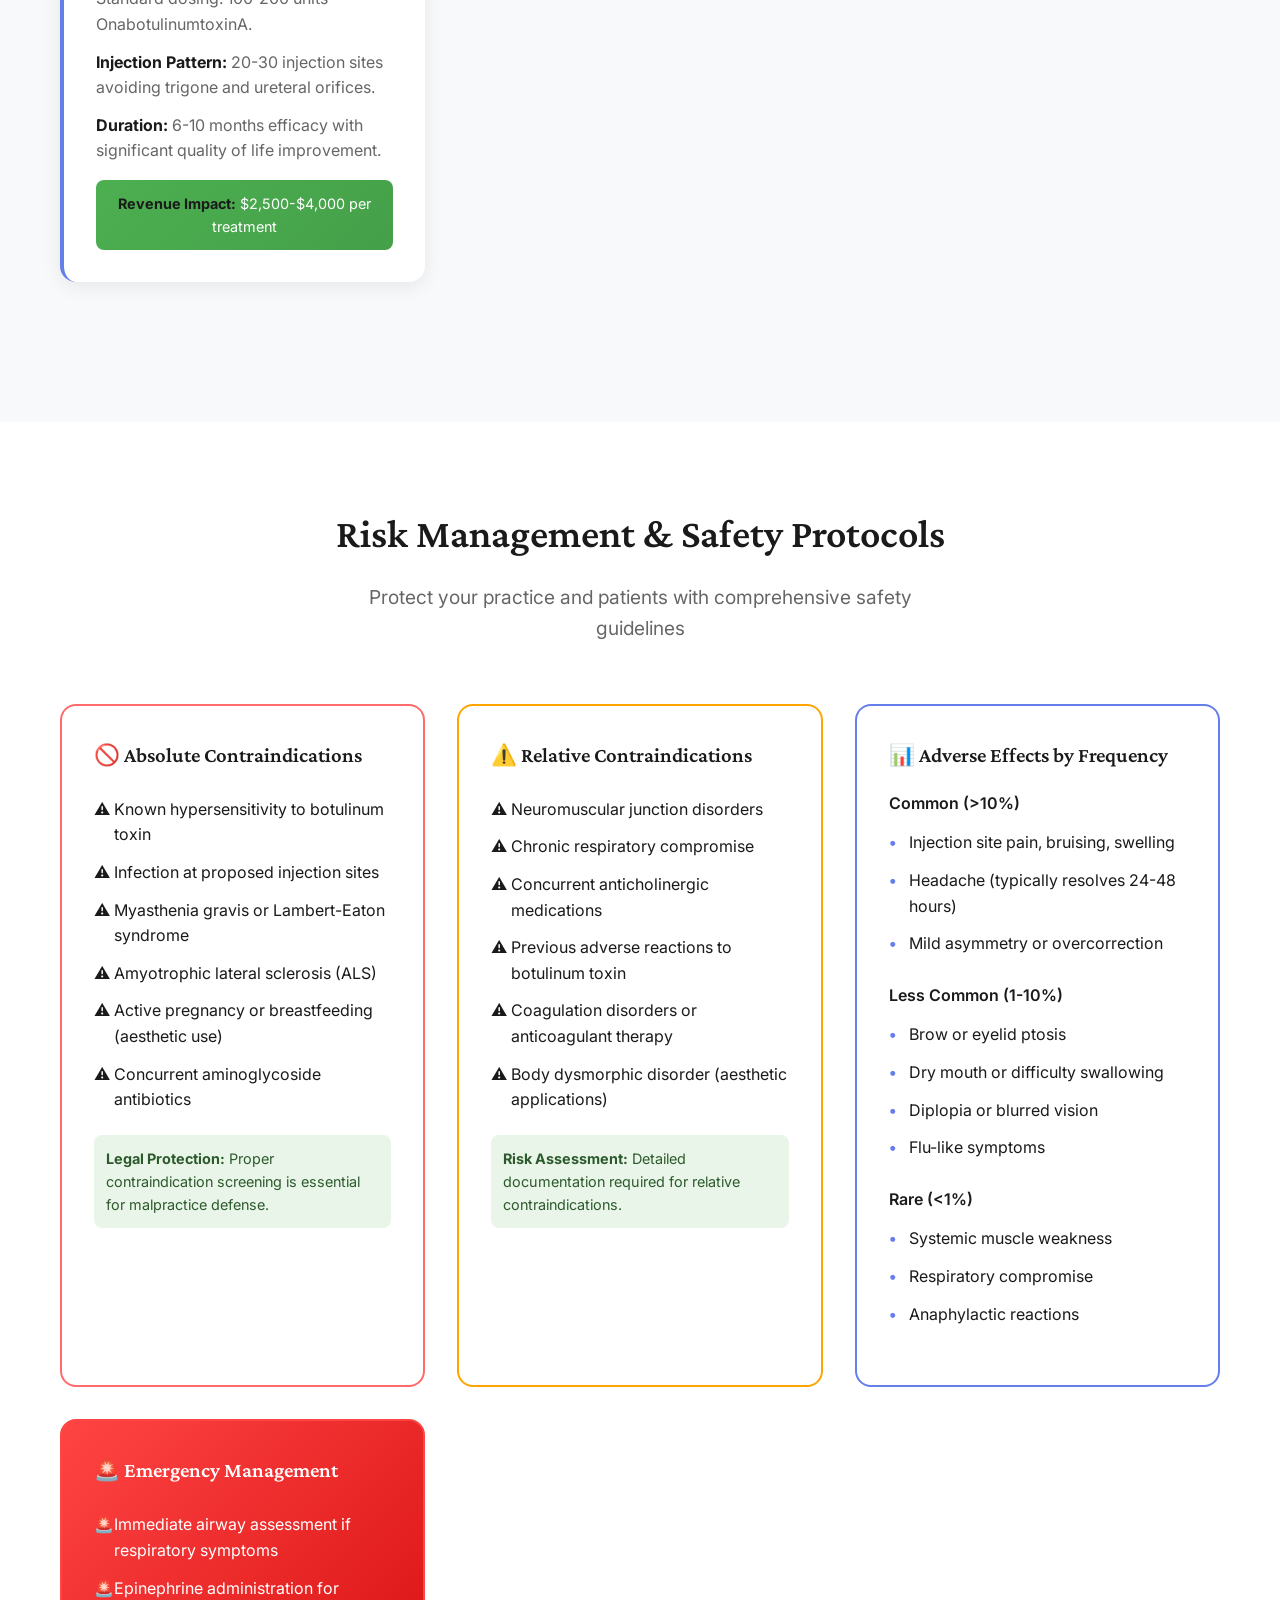
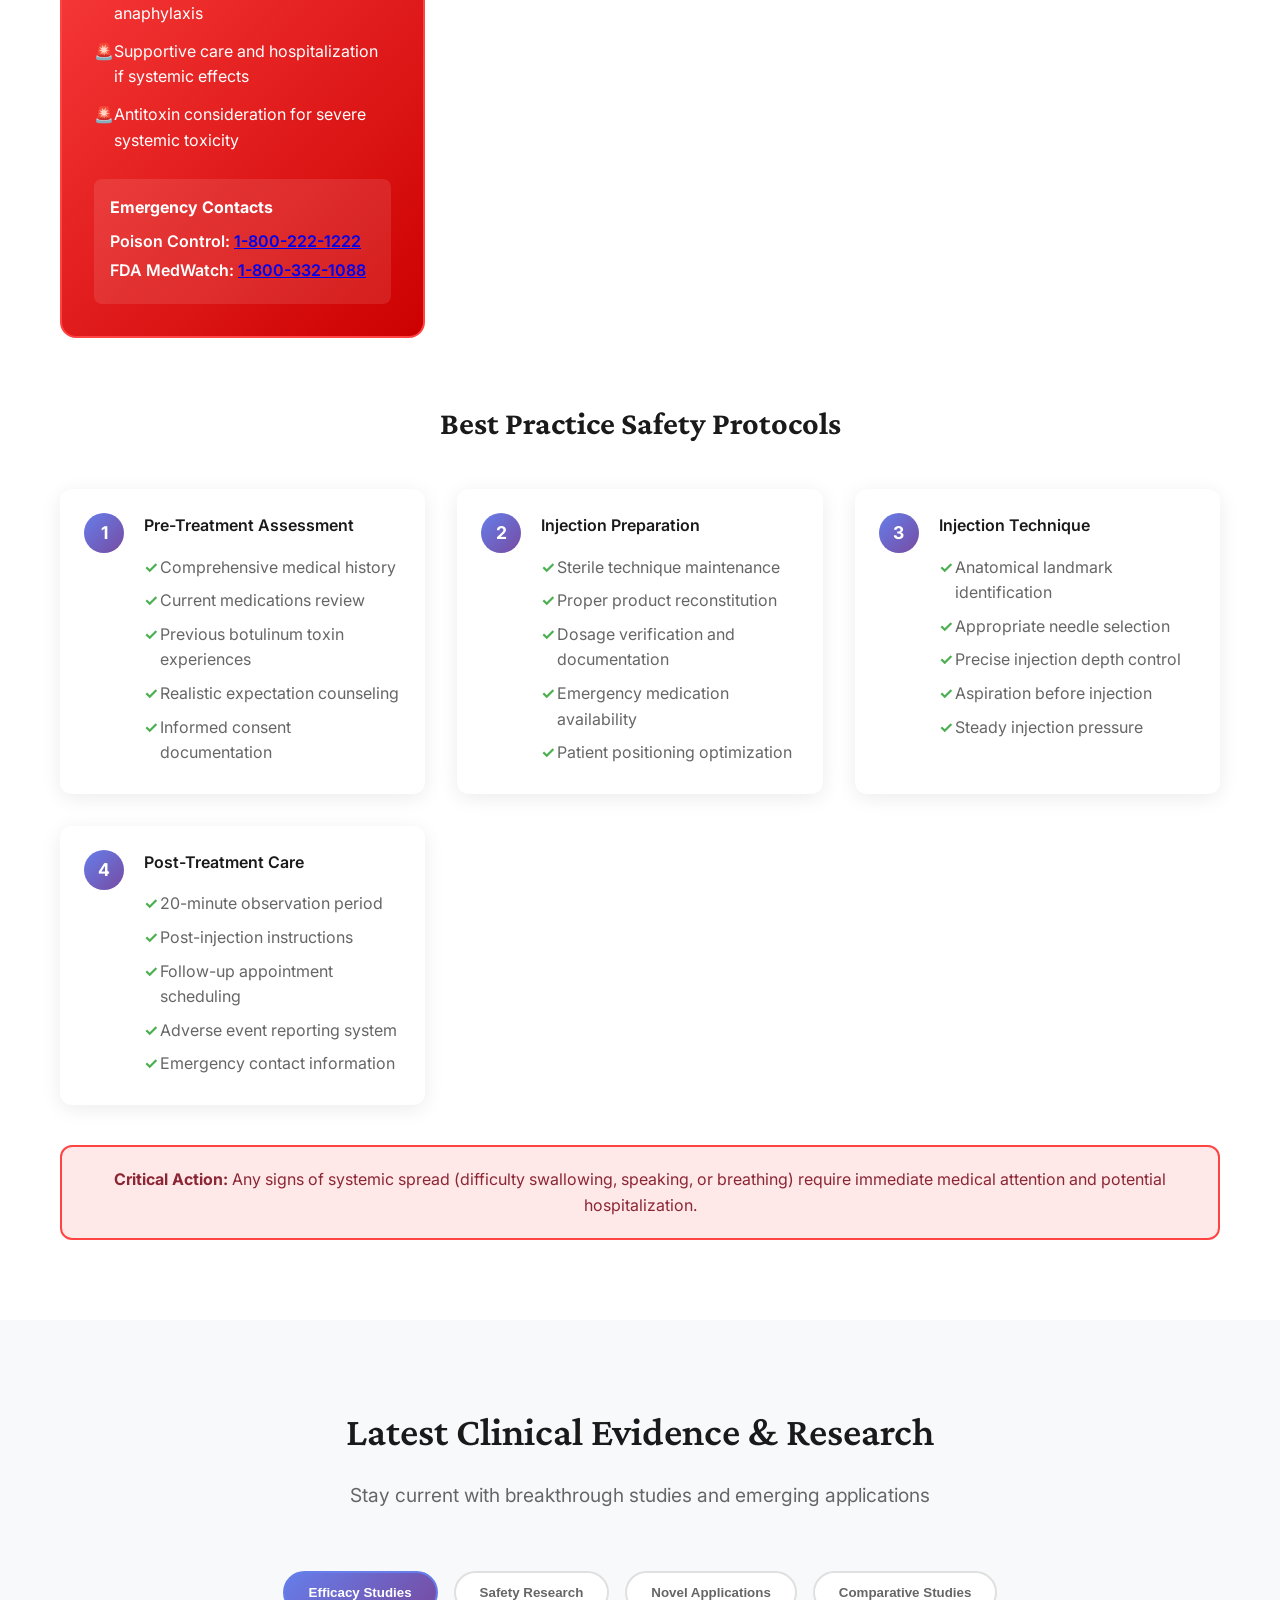
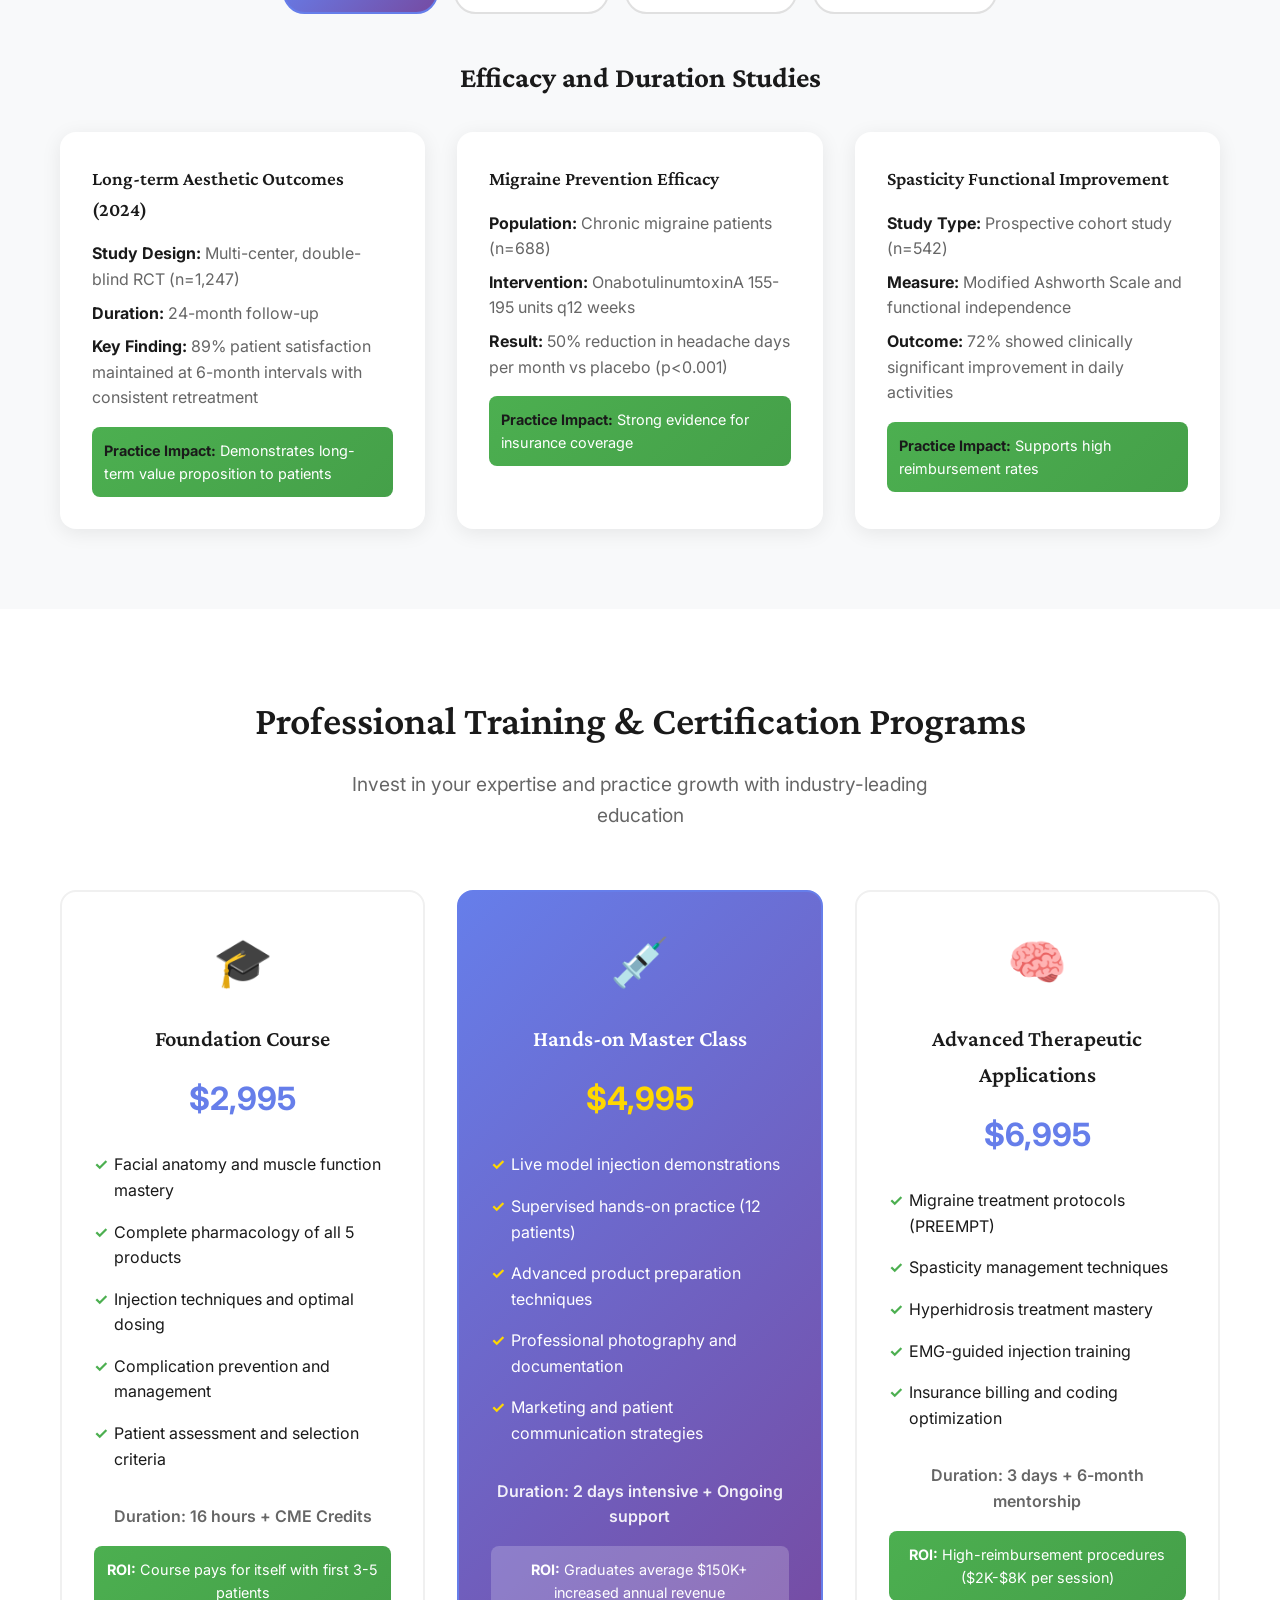
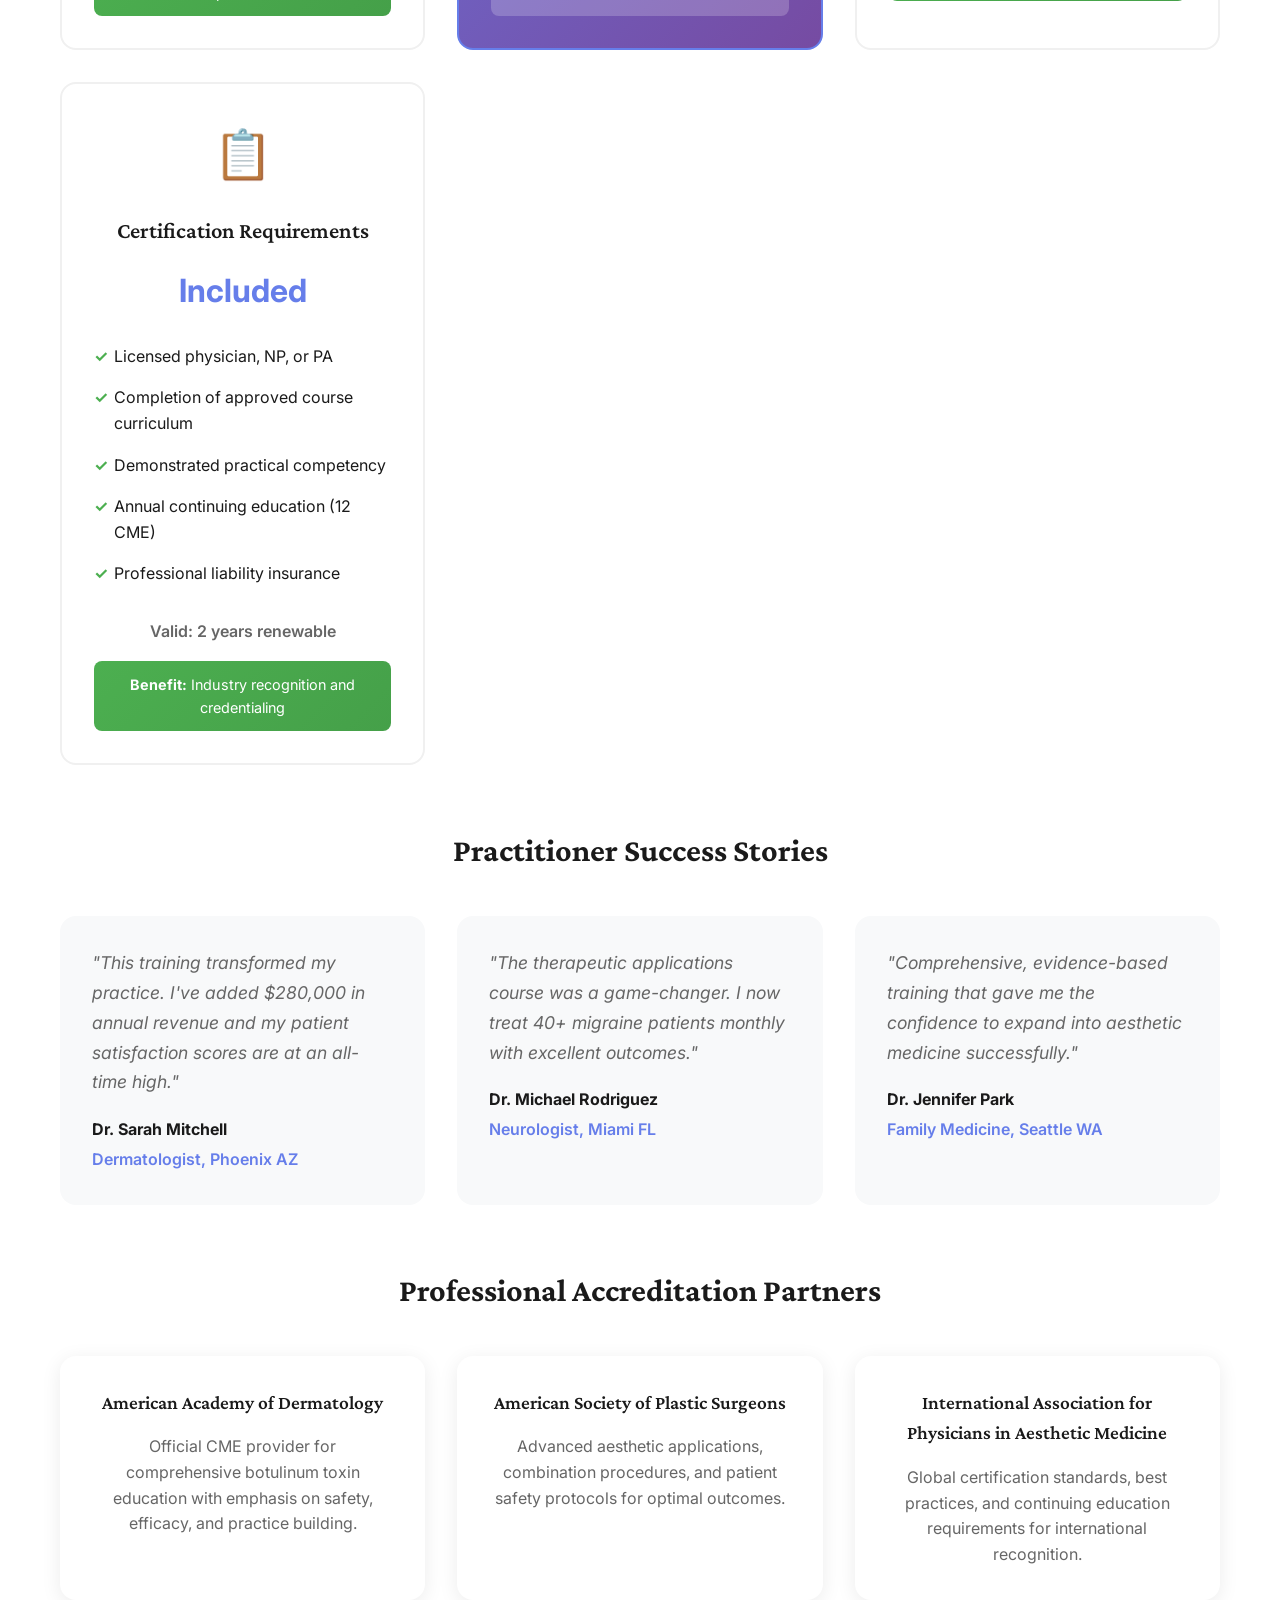
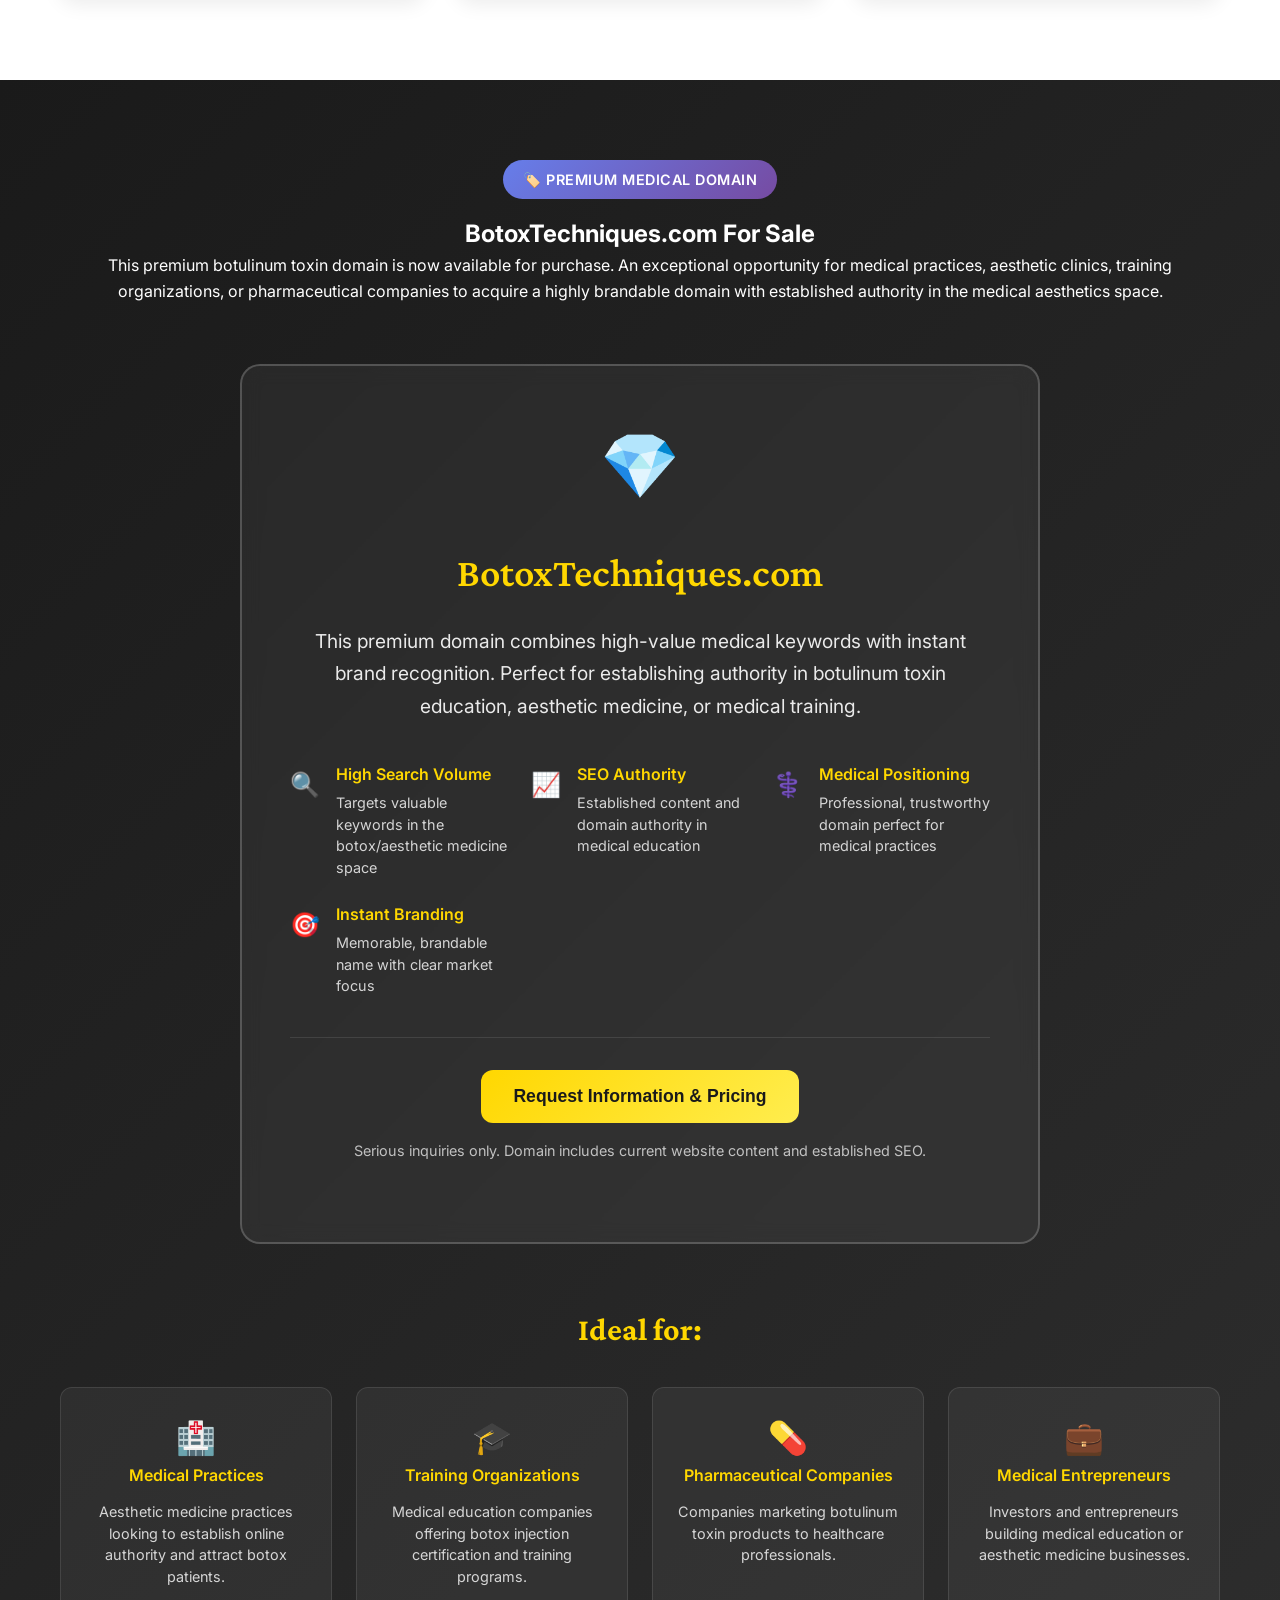
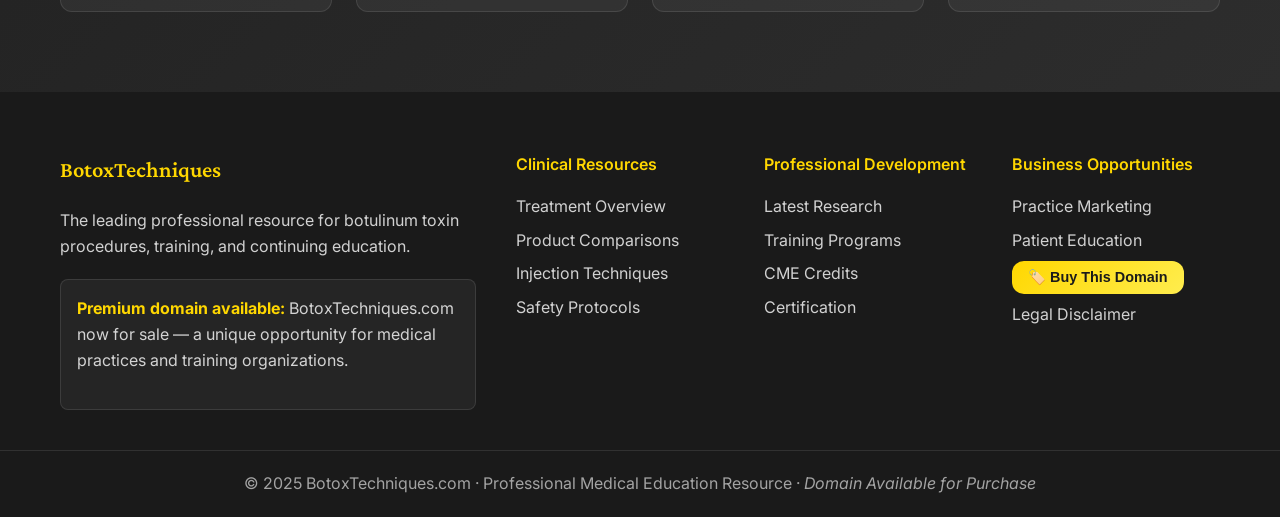
==== commit 3f717225: "Add comprehensive SEO meta tags and optimization for search engine visibility" ====
--- a/index.html
+++ b/index.html
@@ -3,12 +3,168 @@
 <head>
     <meta charset="UTF-8">
     <meta name="viewport" content="width=device-width, initial-scale=1.0">
-    <title>Botox Techniques | Advanced Botulinum Toxin Procedures</title>
-    <meta name="description" content="Professional guide to botulinum toxin techniques including Botox, Xeomin, Dysport, and Daxxify. Expert insights for medical practitioners.">
+    
+    <!-- Primary Meta Tags -->
+    <title>BotoxTechniques.com - Premium Botulinum Toxin Training & Domain For Sale</title>
+    <meta name="title" content="BotoxTechniques.com - Premium Botulinum Toxin Training & Domain For Sale">
+    <meta name="description" content="Professional botulinum toxin training resource covering Botox, Xeomin, Dysport, Jeuveau & Daxxify. Premium medical domain BotoxTechniques.com now available for purchase.">
+    <meta name="keywords" content="botox training, botulinum toxin, aesthetic medicine, medical training, botox techniques, injection techniques, domain for sale, medical domain, BotoxTechniques.com">
+    <meta name="author" content="BotoxTechniques.com">
+    <meta name="robots" content="index, follow, max-snippet:-1, max-image-preview:large, max-video-preview:-1">
+    <meta name="googlebot" content="index, follow, max-snippet:-1, max-image-preview:large, max-video-preview:-1">
+    
+    <!-- Language & Geographic -->
+    <meta name="language" content="English">
+    <meta name="geo.region" content="US">
+    <meta name="geo.placename" content="United States">
+    <meta name="distribution" content="global">
+    <meta name="revisit-after" content="7 days">
+    
+    <!-- Open Graph / Facebook -->
+    <meta property="og:type" content="website">
+    <meta property="og:url" content="https://botoxtechniques.com/">
+    <meta property="og:title" content="BotoxTechniques.com - Premium Medical Domain & Botulinum Toxin Training">
+    <meta property="og:description" content="Comprehensive botulinum toxin education resource. Premium domain BotoxTechniques.com now available - perfect for medical practices, training organizations & pharmaceutical companies.">
+    <meta property="og:image" content="https://botoxtechniques.com/images/og-image.jpg">
+    <meta property="og:image:width" content="1200">
+    <meta property="og:image:height" content="630">
+    <meta property="og:image:alt" content="BotoxTechniques.com - Professional Botulinum Toxin Training">
+    <meta property="og:site_name" content="BotoxTechniques.com">
+    <meta property="og:locale" content="en_US">
+    
+    <!-- Twitter -->
+    <meta property="twitter:card" content="summary_large_image">
+    <meta property="twitter:url" content="https://botoxtechniques.com/">
+    <meta property="twitter:title" content="BotoxTechniques.com - Premium Medical Domain & Botulinum Toxin Training">
+    <meta property="twitter:description" content="Professional botox training resource. Premium domain BotoxTechniques.com for sale - ideal for medical practices & training organizations.">
+    <meta property="twitter:image" content="https://botoxtechniques.com/images/twitter-image.jpg">
+    <meta property="twitter:image:alt" content="BotoxTechniques.com - Botulinum Toxin Training">
+    
+    <!-- Additional Meta Tags -->
+    <meta name="theme-color" content="#667eea">
+    <meta name="msapplication-TileColor" content="#667eea">
+    <meta name="msapplication-config" content="/browserconfig.xml">
+    <meta name="format-detection" content="telephone=no">
+    
+    <!-- Canonical URL -->
+    <link rel="canonical" href="https://botoxtechniques.com/">
+    
+    <!-- Alternate Language Links (if applicable) -->
+    <link rel="alternate" hreflang="en" href="https://botoxtechniques.com/">
+    <link rel="alternate" hreflang="x-default" href="https://botoxtechniques.com/">
+    
+    <!-- Favicons -->
+    <link rel="icon" type="image/x-icon" href="/favicon.ico">
+    <link rel="icon" type="image/png" sizes="16x16" href="/favicon-16x16.png">
+    <link rel="icon" type="image/png" sizes="32x32" href="/favicon-32x32.png">
+    <link rel="apple-touch-icon" sizes="180x180" href="/apple-touch-icon.png">
+    <link rel="icon" type="image/png" sizes="192x192" href="/android-chrome-192x192.png">
+    <link rel="icon" type="image/png" sizes="512x512" href="/android-chrome-512x512.png">
+    
+    <!-- Preconnect for Performance -->
     <link rel="preconnect" href="https://fonts.googleapis.com">
     <link rel="preconnect" href="https://fonts.gstatic.com" crossorigin>
+    <link rel="dns-prefetch" href="//fonts.googleapis.com">
+    <link rel="dns-prefetch" href="//www.google-analytics.com">
+    <link rel="dns-prefetch" href="//formspree.io">
+    
+    <!-- Fonts -->
     <link href="https://fonts.googleapis.com/css2?family=Crimson+Pro:ital,wght@0,200;0,300;0,400;0,500;0,600;1,300;1,400&family=Inter:wght@300;400;500;600;700&display=swap" rel="stylesheet">
+    
+    <!-- Stylesheets -->
     <link rel="stylesheet" href="styles.css">
+    
+    <!-- Structured Data - Organization -->
+    <script type="application/ld+json">
+    {
+        "@context": "https://schema.org",
+        "@type": "Organization",
+        "name": "BotoxTechniques.com",
+        "description": "Professional botulinum toxin training and education resource for medical practitioners",
+        "url": "https://botoxtechniques.com",
+        "logo": "https://botoxtechniques.com/images/logo.png",
+        "contactPoint": {
+            "@type": "ContactPoint",
+            "contactType": "Domain Sales",
+            "email": "contact@botoxtechniques.com"
+        },
+        "sameAs": [],
+        "keywords": "botox training, botulinum toxin, aesthetic medicine, medical education, injection techniques"
+    }
+    </script>
+    
+    <!-- Structured Data - Medical Organization -->
+    <script type="application/ld+json">
+    {
+        "@context": "https://schema.org",
+        "@type": "MedicalOrganization",
+        "name": "BotoxTechniques.com",
+        "description": "Professional botulinum toxin training for healthcare practitioners",
+        "url": "https://botoxtechniques.com",
+        "medicalSpecialty": [
+            "Aesthetic Medicine",
+            "Dermatology",
+            "Plastic Surgery",
+            "Neurology"
+        ],
+        "serviceType": "Medical Education and Training"
+    }
+    </script>
+    
+    <!-- Structured Data - Course -->
+    <script type="application/ld+json">
+    {
+        "@context": "https://schema.org",
+        "@type": "Course",
+        "name": "Professional Botulinum Toxin Training",
+        "description": "Comprehensive training in botulinum toxin injection techniques for medical professionals",
+        "provider": {
+            "@type": "Organization",
+            "name": "BotoxTechniques.com"
+        },
+        "courseMode": "In-person",
+        "educationalLevel": "Professional",
+        "teaches": [
+            "Botox injection techniques",
+            "Aesthetic medicine procedures",
+            "Patient safety protocols",
+            "Dosing strategies"
+        ]
+    }
+    </script>
+    
+    <!-- Structured Data - Product (Domain For Sale) -->
+    <script type="application/ld+json">
+    {
+        "@context": "https://schema.org",
+        "@type": "Product",
+        "name": "BotoxTechniques.com Domain",
+        "description": "Premium medical domain name for sale - perfect for botulinum toxin training, aesthetic medicine practices, and medical education companies",
+        "category": "Domain Name",
+        "brand": {
+            "@type": "Brand",
+            "name": "BotoxTechniques.com"
+        },
+        "offers": {
+            "@type": "Offer",
+            "availability": "https://schema.org/InStock",
+            "priceValidUntil": "2025-12-31",
+            "seller": {
+                "@type": "Organization",
+                "name": "BotoxTechniques.com"
+            }
+        }
+    }
+    </script>
+    
+    <!-- Google Analytics (replace with your GA4 tracking ID) -->
+    <script async src="https://www.googletagmanager.com/gtag/js?id=GA_MEASUREMENT_ID"></script>
+    <script>
+        window.dataLayer = window.dataLayer || [];
+        function gtag(){dataLayer.push(arguments);}
+        gtag('js', new Date());
+        gtag('config', 'GA_MEASUREMENT_ID');
+    </script>
 </head>
 <body>
     <!-- DOMAIN FOR SALE POPUP -->
@@ -59,7 +215,7 @@
     </div>
 
     <header class="header">
-        <nav class="nav">
+        <nav class="nav" role="navigation" aria-label="Main navigation">
             <div class="nav-container">
                 <div class="logo">
                     <h1>Botox<span class="highlight">Techniques</span></h1>
@@ -98,7 +254,7 @@
                         <a href="#techniques" class="btn btn-secondary">Learn Injection Techniques</a>
                     </div>
                 </div>
-                <div class="hero-visual">
+                <div class="hero-visual" role="img" aria-label="Molecular structure illustration">
                     <div class="molecular-structure">
                         <div class="molecule"></div>
                         <div class="molecule"></div>
@@ -117,26 +273,26 @@
                 </div>
                 
                 <div class="overview-grid">
-                    <div class="overview-card">
-                        <div class="card-icon">🧬</div>
+                    <article class="overview-card">
+                        <div class="card-icon" role="img" aria-label="Science icon">🧬</div>
                         <h3>Science-Based Approach</h3>
                         <p>Master the molecular mechanisms of botulinum toxin action, SNARE protein interactions, and neuromuscular junction physiology for confident, precise treatments.</p>
-                    </div>
-                    <div class="overview-card">
-                        <div class="card-icon">💰</div>
+                    </article>
+                    <article class="overview-card">
+                        <div class="card-icon" role="img" aria-label="Money icon">💰</div>
                         <h3>Increase Practice Revenue</h3>
                         <p>Add high-margin aesthetic and therapeutic procedures to your practice. Our graduates report average revenue increases of $150,000+ annually.</p>
-                    </div>
-                    <div class="overview-card">
-                        <div class="card-icon">🎯</div>
+                    </article>
+                    <article class="overview-card">
+                        <div class="card-icon" role="img" aria-label="Target icon">🎯</div>
                         <h3>Precision Injection Mastery</h3>
                         <p>Learn advanced anatomical targeting, optimal dosing strategies, and injection techniques that minimize complications while maximizing patient satisfaction.</p>
-                    </div>
-                    <div class="overview-card">
-                        <div class="card-icon">📈</div>
+                    </article>
+                    <article class="overview-card">
+                        <div class="card-icon" role="img" aria-label="Growth chart icon">📈</div>
                         <h3>Stay Current with Innovation</h3>
                         <p>Access the latest research, emerging applications, and product developments in the rapidly evolving botulinum toxin landscape.</p>
-                    </div>
+                    </article>
                 </div>
             </div>
         </section>
@@ -149,7 +305,7 @@
                 </div>
 
                 <div class="products-grid">
-                    <div class="product-card featured">
+                    <article class="product-card featured">
                         <div class="product-header">
                             <h3 class="product-name">Botox (OnabotulinumtoxinA)</h3>
                             <div class="product-badge">Most Established</div>
@@ -182,9 +338,9 @@
                                 <span>Overactive Bladder</span>
                             </div>
                         </div>
-                    </div>
-
-                    <div class="product-card">
+                    </article>
+
+                    <article class="product-card">
                         <div class="product-header">
                             <h3 class="product-name">Xeomin (IncobotulinumtoxinA)</h3>
                             <div class="product-badge">Naked Toxin</div>
@@ -215,9 +371,9 @@
                                 <span>Sialorrhea</span>
                             </div>
                         </div>
-                    </div>
-
-                    <div class="product-card">
+                    </article>
+
+                    <article class="product-card">
                         <div class="product-header">
                             <h3 class="product-name">Dysport (AbobotulinumtoxinA)</h3>
                             <div class="product-badge">Fastest Onset</div>
@@ -247,9 +403,9 @@
                                 <span>Cervical Dystonia</span>
                             </div>
                         </div>
-                    </div>
-
-                    <div class="product-card">
+                    </article>
+
+                    <article class="product-card">
                         <div class="product-header">
                             <h3 class="product-name">Jeuveau (PrabotulinumtoxinA)</h3>
                             <div class="product-badge">Aesthetic Focus</div>
@@ -276,9 +432,9 @@
                                 <span>Glabellar Lines</span>
                             </div>
                         </div>
-                    </div>
-
-                    <div class="product-card">
+                    </article>
+
+                    <article class="product-card">
                         <div class="product-header">
                             <h3 class="product-name">Daxxify (DaxibotulinumtoxinA)</h3>
                             <div class="product-badge">Longest Duration</div>
@@ -305,22 +461,22 @@
                                 <span>Glabellar Lines</span>
                             </div>
                         </div>
-                    </div>
+                    </article>
                 </div>
 
                 <div class="comparison-table">
                     <h3>Quick Reference Comparison</h3>
                     <div class="table-responsive">
-                        <table>
+                        <table role="table" aria-label="Botulinum toxin products comparison">
                             <thead>
                                 <tr>
-                                    <th>Product</th>
-                                    <th>Units per vial</th>
-                                    <th>Dilution</th>
-                                    <th>Onset</th>
-                                    <th>Duration</th>
-                                    <th>Diffusion</th>
-                                    <th>Storage</th>
+                                    <th scope="col">Product</th>
+                                    <th scope="col">Units per vial</th>
+                                    <th scope="col">Dilution</th>
+                                    <th scope="col">Onset</th>
+                                    <th scope="col">Duration</th>
+                                    <th scope="col">Diffusion</th>
+                                    <th scope="col">Storage</th>
                                 </tr>
                             </thead>
                             <tbody>
@@ -386,7 +542,7 @@
                 <div class="technique-category">
                     <h3>🎨 Aesthetic Applications</h3>
                     <div class="technique-grid">
-                        <div class="technique-card">
+                        <article class="technique-card">
                             <h4>Upper Third of Face</h4>
                             <div class="technique-details">
                                 <p><strong>Glabellar Complex:</strong> 5-point injection pattern targeting procerus and corrugator muscles. Typical dosing: 20-25 units Botox, 50-60 units Dysport.</p>
@@ -396,9 +552,9 @@
                                     <strong>Pro Tip:</strong> Always assess muscle thickness and activity level before determining final dosing.
                                 </div>
                             </div>
-                        </div>
-
-                        <div class="technique-card">
+                        </article>
+
+                        <article class="technique-card">
                             <h4>Mid-Face Rejuvenation</h4>
                             <div class="technique-details">
                                 <p><strong>Bunny Lines:</strong> Nasalis muscle targeting for nasal scrunch reduction. Conservative dosing: 2-4 units Botox per side.</p>
@@ -408,9 +564,9 @@
                                     <strong>Pro Tip:</strong> Mid-face treatments require conservative dosing to maintain natural expression.
                                 </div>
                             </div>
-                        </div>
-
-                        <div class="technique-card">
+                        </article>
+
+                        <article class="technique-card">
                             <h4>Lower Face Contouring</h4>
                             <div class="technique-details">
                                 <p><strong>Masseter Reduction:</strong> Facial slimming through masseter muscle relaxation. Higher dosing: 25-50 units Botox per side.</p>
@@ -420,9 +576,9 @@
                                     <strong>Pro Tip:</strong> Lower face treatments can significantly impact smile dynamics — always demonstrate expected changes.
                                 </div>
                             </div>
-                        </div>
-
-                        <div class="technique-card">
+                        </article>
+
+                        <article class="technique-card">
                             <h4>Advanced Neck & Décolletage</h4>
                             <div class="technique-details">
                                 <p><strong>Platysmal Bands:</strong> Vertical neck band reduction through platysma targeting. Higher volume: 25-100 units Botox total.</p>
@@ -432,14 +588,14 @@
                                     <strong>Pro Tip:</strong> Neck treatments require multiple sessions for optimal results and patient satisfaction.
                                 </div>
                             </div>
-                        </div>
+                        </article>
                     </div>
                 </div>
 
                 <div class="technique-category">
                     <h3>⚕️ Therapeutic Applications</h3>
                     <div class="technique-grid">
-                        <div class="technique-card therapeutic">
+                        <article class="technique-card therapeutic">
                             <h4>Chronic Migraine Protocol</h4>
                             <div class="technique-details">
                                 <p><strong>PREEMPT Protocol:</strong> FDA-approved 31 injection sites across head and neck muscles. Total dosing: 155-195 units OnabotulinumtoxinA.</p>
@@ -449,9 +605,9 @@
                                     <strong>Revenue Impact:</strong> $2,000-$3,000 per treatment session
                                 </div>
                             </div>
-                        </div>
-
-                        <div class="technique-card therapeutic">
+                        </article>
+
+                        <article class="technique-card therapeutic">
                             <h4>Spasticity Management</h4>
                             <div class="technique-details">
                                 <p><strong>Upper Limb:</strong> Targeting biceps, flexor carpi muscles for improved function. Dosing: 200-400 units per session.</p>
@@ -461,9 +617,9 @@
                                     <strong>Revenue Impact:</strong> $3,000-$8,000 per treatment session
                                 </div>
                             </div>
-                        </div>
-
-                        <div class="technique-card therapeutic">
+                        </article>
+
+                        <article class="technique-card therapeutic">
                             <h4>Hyperhidrosis Treatment</h4>
                             <div class="technique-details">
                                 <p><strong>Axillary Technique:</strong> Grid pattern injection targeting eccrine sweat glands. Dosing: 50-100 units Botox per axilla.</p>
@@ -473,9 +629,9 @@
                                     <strong>Revenue Impact:</strong> $1,200-$2,500 per treatment
                                 </div>
                             </div>
-                        </div>
-
-                        <div class="technique-card therapeutic">
+                        </article>
+
+                        <article class="technique-card therapeutic">
                             <h4>Overactive Bladder</h4>
                             <div class="technique-details">
                                 <p><strong>Detrusor Injection:</strong> Cystoscopic-guided injection into bladder wall. Standard dosing: 100-200 units OnabotulinumtoxinA.</p>
@@ -485,7 +641,7 @@
                                     <strong>Revenue Impact:</strong> $2,500-$4,000 per treatment
                                 </div>
                             </div>
-                        </div>
+                        </article>
                     </div>
                 </div>
             </div>
@@ -499,7 +655,7 @@
                 </div>
 
                 <div class="safety-grid">
-                    <div class="safety-card contraindications">
+                    <article class="safety-card contraindications">
                         <h3>🚫 Absolute Contraindications</h3>
                         <ul class="contraindications">
                             <li>Known hypersensitivity to botulinum toxin</li>
@@ -512,9 +668,9 @@
                         <div class="safety-note">
                             <strong>Legal Protection:</strong> Proper contraindication screening is essential for malpractice defense.
                         </div>
-                    </div>
-
-                    <div class="safety-card relative-contraindications">
+                    </article>
+
+                    <article class="safety-card relative-contraindications">
                         <h3>⚠️ Relative Contraindications</h3>
                         <ul class="relative-contraindications">
                             <li>Neuromuscular junction disorders</li>
@@ -527,9 +683,9 @@
                         <div class="safety-note">
                             <strong>Risk Assessment:</strong> Detailed documentation required for relative contraindications.
                         </div>
-                    </div>
-
-                    <div class="safety-card adverse-effects">
+                    </article>
+
+                    <article class="safety-card adverse-effects">
                         <h3>📊 Adverse Effects by Frequency</h3>
                         <div class="effects-category">
                             <h4>Common (>10%)</h4>
@@ -556,9 +712,9 @@
                                 <li>Anaphylactic reactions</li>
                             </ul>
                         </div>
-                    </div>
-
-                    <div class="safety-card emergency">
+                    </article>
+
+                    <article class="safety-card emergency">
                         <h3>🚨 Emergency Management</h3>
                         <ul class="emergency">
                             <li>Immediate airway assessment if respiratory symptoms</li>
@@ -568,10 +724,10 @@
                         </ul>
                         <div class="emergency-protocol">
                             <h4>Emergency Contacts</h4>
-                            <p>Poison Control: 1-800-222-1222</p>
-                            <p>FDA MedWatch: 1-800-332-1088</p>
-                        </div>
-                    </div>
+                            <p>Poison Control: <a href="tel:+18002221222">1-800-222-1222</a></p>
+                            <p>FDA MedWatch: <a href="tel:+18003321088">1-800-332-1088</a></p>
+                        </div>
+                    </article>
                 </div>
 
                 <div class="safety-protocols">
@@ -649,18 +805,18 @@
                 </div>
 
                 <div class="research-content">
-                    <div class="research-categories">
-                        <button class="research-tab active" data-tab="efficacy">Efficacy Studies</button>
-                        <button class="research-tab" data-tab="safety">Safety Research</button>
-                        <button class="research-tab" data-tab="novel">Novel Applications</button>
-                        <button class="research-tab" data-tab="comparative">Comparative Studies</button>
+                    <div class="research-categories" role="tablist" aria-label="Research categories">
+                        <button class="research-tab active" data-tab="efficacy" role="tab" aria-selected="true" aria-controls="efficacy-panel">Efficacy Studies</button>
+                        <button class="research-tab" data-tab="safety" role="tab" aria-selected="false" aria-controls="safety-panel">Safety Research</button>
+                        <button class="research-tab" data-tab="novel" role="tab" aria-selected="false" aria-controls="novel-panel">Novel Applications</button>
+                        <button class="research-tab" data-tab="comparative" role="tab" aria-selected="false" aria-controls="comparative-panel">Comparative Studies</button>
                     </div>
 
                     <div class="research-panels">
-                        <div class="research-panel active" id="efficacy-panel">
+                        <div class="research-panel active" id="efficacy-panel" role="tabpanel" aria-labelledby="efficacy-tab">
                             <h3>Efficacy and Duration Studies</h3>
                             <div class="studies-grid">
-                                <div class="study-card">
+                                <article class="study-card">
                                     <h4>Long-term Aesthetic Outcomes (2024)</h4>
                                     <p><strong>Study Design:</strong> Multi-center, double-blind RCT (n=1,247)</p>
                                     <p><strong>Duration:</strong> 24-month follow-up</p>
@@ -668,9 +824,9 @@
                                     <div class="study-impact">
                                         <strong>Practice Impact:</strong> Demonstrates long-term value proposition to patients
                                     </div>
-                                </div>
-
-                                <div class="study-card">
+                                </article>
+
+                                <article class="study-card">
                                     <h4>Migraine Prevention Efficacy</h4>
                                     <p><strong>Population:</strong> Chronic migraine patients (n=688)</p>
                                     <p><strong>Intervention:</strong> OnabotulinumtoxinA 155-195 units q12 weeks</p>
@@ -678,9 +834,9 @@
                                     <div class="study-impact">
                                         <strong>Practice Impact:</strong> Strong evidence for insurance coverage
                                     </div>
-                                </div>
-
-                                <div class="study-card">
+                                </article>
+
+                                <article class="study-card">
                                     <h4>Spasticity Functional Improvement</h4>
                                     <p><strong>Study Type:</strong> Prospective cohort study (n=542)</p>
                                     <p><strong>Measure:</strong> Modified Ashworth Scale and functional independence</p>
@@ -688,14 +844,14 @@
                                     <div class="study-impact">
                                         <strong>Practice Impact:</strong> Supports high reimbursement rates
                                     </div>
-                                </div>
-                            </div>
-                        </div>
-
-                        <div class="research-panel" id="safety-panel">
+                                </article>
+                            </div>
+                        </div>
+
+                        <div class="research-panel" id="safety-panel" role="tabpanel" aria-labelledby="safety-tab">
                             <h3>Safety and Adverse Event Research</h3>
                             <div class="studies-grid">
-                                <div class="study-card">
+                                <article class="study-card">
                                     <h4>Real-World Safety Analysis (2023-2024)</h4>
                                     <p><strong>Database:</strong> FDA FAERS analysis of 2.3 million treatments</p>
                                     <p><strong>Timeframe:</strong> 12-month surveillance period</p>
@@ -703,9 +859,9 @@
                                     <div class="study-impact">
                                         <strong>Practice Impact:</strong> Excellent safety profile reduces liability concerns
                                     </div>
-                                </div>
-
-                                <div class="study-card">
+                                </article>
+
+                                <article class="study-card">
                                     <h4>Immunogenicity Risk Factors</h4>
                                     <p><strong>Design:</strong> Retrospective cohort (n=3,891 patients)</p>
                                     <p><strong>Follow-up:</strong> 5-year antibody development tracking</p>
@@ -713,9 +869,9 @@
                                     <div class="study-impact">
                                         <strong>Practice Impact:</strong> Proper technique reduces treatment failure
                                     </div>
-                                </div>
-
-                                <div class="study-card">
+                                </article>
+
+                                <article class="study-card">
                                     <h4>Pregnancy Exposure Registry</h4>
                                     <p><strong>Registry Size:</strong> 1,174 exposed pregnancies</p>
                                     <p><strong>Outcomes Measured:</strong> Congenital anomalies, pregnancy complications</p>
@@ -723,14 +879,14 @@
                                     <div class="study-impact">
                                         <strong>Practice Impact:</strong> Supports therapeutic use during pregnancy when indicated
                                     </div>
-                                </div>
-                            </div>
-                        </div>
-
-                        <div class="research-panel" id="novel-panel">
+                                </article>
+                            </div>
+                        </div>
+
+                        <div class="research-panel" id="novel-panel" role="tabpanel" aria-labelledby="novel-tab">
                             <h3>Novel Applications & Emerging Revenue Streams</h3>
                             <div class="studies-grid">
-                                <div class="study-card">
+                                <article class="study-card">
                                     <h4>Gastroparesis Treatment</h4>
                                     <p><strong>Intervention:</strong> Pyloric injection (100-200 units)</p>
                                     <p><strong>Study Phase:</strong> Phase II clinical trial (n=127)</p>
@@ -738,9 +894,9 @@
                                     <div class="study-impact">
                                         <strong>Revenue Potential:</strong> $2,500-$4,000 per treatment
                                     </div>
-                                </div>
-
-                                <div class="study-card">
+                                </article>
+
+                                <article class="study-card">
                                     <h4>Temporomandibular Joint Disorder</h4>
                                     <p><strong>Target:</strong> Masseter and temporalis muscle injection</p>
                                     <p><strong>Design:</strong> Randomized controlled trial (n=89)</p>
@@ -748,9 +904,9 @@
                                     <div class="study-impact">
                                         <strong>Revenue Potential:</strong> $1,500-$2,500 per treatment
                                     </div>
-                                </div>
-
-                                <div class="study-card">
+                                </article>
+
+                                <article class="study-card">
                                     <h4>Post-Stroke Shoulder Pain</h4>
                                     <p><strong>Application:</strong> Suprascapular nerve and muscle targeting</p>
                                     <p><strong>Population:</strong> Chronic stroke patients (n=156)</p>
@@ -758,14 +914,14 @@
                                     <div class="study-impact">
                                         <strong>Revenue Potential:</strong> $1,800-$3,000 per treatment
                                     </div>
-                                </div>
-                            </div>
-                        </div>
-
-                        <div class="research-panel" id="comparative-panel">
+                                </article>
+                            </div>
+                        </div>
+
+                        <div class="research-panel" id="comparative-panel" role="tabpanel" aria-labelledby="comparative-tab">
                             <h3>Head-to-Head Product Comparisons</h3>
                             <div class="studies-grid">
-                                <div class="study-card">
+                                <article class="study-card">
                                     <h4>Duration Comparison Study (2024)</h4>
                                     <p><strong>Products:</strong> Daxxify vs OnabotulinumtoxinA</p>
                                     <p><strong>Primary endpoint:</strong> Time to return of moderate glabellar lines</p>
@@ -773,9 +929,9 @@
                                     <div class="study-impact">
                                         <strong>Business Impact:</strong> Longer duration = higher patient satisfaction + premium pricing
                                     </div>
-                                </div>
-
-                                <div class="study-card">
+                                </article>
+
+                                <article class="study-card">
                                     <h4>Onset Time Analysis</h4>
                                     <p><strong>Products:</strong> Dysport vs Botox vs Xeomin</p>
                                     <p><strong>Measurement:</strong> Digital photography analysis</p>
@@ -783,16 +939,16 @@
                                     <div class="study-impact">
                                         <strong>Business Impact:</strong> Faster onset improves patient satisfaction
                                     </div>
-                                </div>
-
-                                <div class="study-card">
+                                </article>
+
+                                <article class="study-card">
                                     <h4>Cost-Effectiveness Analysis</h4>
                                     <p><strong>Method:</strong> Practice profitability across all products</p>
                                     <p><strong>Findings:</strong> Jeuveau highest margin, Botox highest volume, Daxxify premium positioning</p>
                                     <div class="study-impact">
                                         <strong>Business Impact:</strong> Product mix optimization for maximum profitability
                                     </div>
-                                </div>
+                                </article>
                             </div>
                         </div>
                     </div>
@@ -808,8 +964,8 @@
                 </div>
 
                 <div class="training-grid">
-                    <div class="training-card">
-                        <div class="training-icon">🎓</div>
+                    <article class="training-card">
+                        <div class="training-icon" role="img" aria-label="Graduation cap icon">🎓</div>
                         <h3>Foundation Course</h3>
                         <div class="training-price">$2,995</div>
                         <ul>
@@ -823,10 +979,10 @@
                         <div class="training-benefit">
                             <strong>ROI:</strong> Course pays for itself with first 3-5 patients
                         </div>
-                    </div>
-
-                    <div class="training-card featured">
-                        <div class="training-icon">💉</div>
+                    </article>
+
+                    <article class="training-card featured">
+                        <div class="training-icon" role="img" aria-label="Injection icon">💉</div>
                         <h3>Hands-on Master Class</h3>
                         <div class="training-price">$4,995</div>
                         <ul>
@@ -840,10 +996,10 @@
                         <div class="training-benefit">
                             <strong>ROI:</strong> Graduates average $150K+ increased annual revenue
                         </div>
-                    </div>
-
-                    <div class="training-card">
-                        <div class="training-icon">🧠</div>
+                    </article>
+
+                    <article class="training-card">
+                        <div class="training-icon" role="img" aria-label="Brain icon">🧠</div>
                         <h3>Advanced Therapeutic Applications</h3>
                         <div class="training-price">$6,995</div>
                         <ul>
@@ -857,10 +1013,10 @@
                         <div class="training-benefit">
                             <strong>ROI:</strong> High-reimbursement procedures ($2K-$8K per session)
                         </div>
-                    </div>
-
-                    <div class="training-card">
-                        <div class="training-icon">📋</div>
+                    </article>
+
+                    <article class="training-card">
+                        <div class="training-icon" role="img" aria-label="Clipboard icon">📋</div>
                         <h3>Certification Requirements</h3>
                         <div class="training-price">Included</div>
                         <ul>
@@ -874,13 +1030,13 @@
                         <div class="training-benefit">
                             <strong>Benefit:</strong> Industry recognition and credentialing
                         </div>
-                    </div>
+                    </article>
                 </div>
 
                 <div class="success-stories">
                     <h3>Practitioner Success Stories</h3>
                     <div class="testimonials-grid">
-                        <div class="testimonial-card">
+                        <article class="testimonial-card">
                             <div class="testimonial-content">
                                 <p>"This training transformed my practice. I've added $280,000 in annual revenue and my patient satisfaction scores are at an all-time high."</p>
                                 <div class="testimonial-author">
@@ -888,8 +1044,8 @@
                                     <span>Dermatologist, Phoenix AZ</span>
                                 </div>
                             </div>
-                        </div>
-                        <div class="testimonial-card">
+                        </article>
+                        <article class="testimonial-card">
                             <div class="testimonial-content">
                                 <p>"The therapeutic applications course was a game-changer. I now treat 40+ migraine patients monthly with excellent outcomes."</p>
                                 <div class="testimonial-author">
@@ -897,8 +1053,8 @@
                                     <span>Neurologist, Miami FL</span>
                                 </div>
                             </div>
-                        </div>
-                        <div class="testimonial-card">
+                        </article>
+                        <article class="testimonial-card">
                             <div class="testimonial-content">
                                 <p>"Comprehensive, evidence-based training that gave me the confidence to expand into aesthetic medicine successfully."</p>
                                 <div class="testimonial-author">
@@ -906,25 +1062,25 @@
                                     <span>Family Medicine, Seattle WA</span>
                                 </div>
                             </div>
-                        </div>
+                        </article>
                     </div>
                 </div>
 
                 <div class="accreditation-info">
                     <h3>Professional Accreditation Partners</h3>
                     <div class="partners-grid">
-                        <div class="partner-card">
+                        <article class="partner-card">
                             <h4>American Academy of Dermatology</h4>
                             <p>Official CME provider for comprehensive botulinum toxin education with emphasis on safety, efficacy, and practice building.</p>
-                        </div>
-                        <div class="partner-card">
+                        </article>
+                        <article class="partner-card">
                             <h4>American Society of Plastic Surgeons</h4>
                             <p>Advanced aesthetic applications, combination procedures, and patient safety protocols for optimal outcomes.</p>
-                        </div>
-                        <div class="partner-card">
+                        </article>
+                        <article class="partner-card">
                             <h4>International Association for Physicians in Aesthetic Medicine</h4>
                             <p>Global certification standards, best practices, and continuing education requirements for international recognition.</p>
-                        </div>
+                        </article>
                     </div>
                 </div>
             </div>
@@ -939,35 +1095,35 @@
                     <p>This premium botulinum toxin domain is now available for purchase. An exceptional opportunity for medical practices, aesthetic clinics, training organizations, or pharmaceutical companies to acquire a highly brandable domain with established authority in the medical aesthetics space.</p>
                 </div>
                 <div class="single-domain-showcase">
-                    <div class="domain-featured-card">
-                        <div class="domain-sale-icon">💎</div>
+                    <article class="domain-featured-card">
+                        <div class="domain-sale-icon" role="img" aria-label="Diamond icon">💎</div>
                         <h3>BotoxTechniques.com</h3>
                         <p class="domain-description">This premium domain combines high-value medical keywords with instant brand recognition. Perfect for establishing authority in botulinum toxin education, aesthetic medicine, or medical training.</p>
                         
                         <div class="domain-value-props">
                             <div class="value-prop">
-                                <span class="value-icon">🔍</span>
+                                <span class="value-icon" role="img" aria-label="Search icon">🔍</span>
                                 <div class="value-content">
                                     <strong>High Search Volume</strong>
                                     <p>Targets valuable keywords in the botox/aesthetic medicine space</p>
                                 </div>
                             </div>
                             <div class="value-prop">
-                                <span class="value-icon">📈</span>
+                                <span class="value-icon" role="img" aria-label="Growth chart icon">📈</span>
                                 <div class="value-content">
                                     <strong>SEO Authority</strong>
                                     <p>Established content and domain authority in medical education</p>
                                 </div>
                             </div>
                             <div class="value-prop">
-                                <span class="value-icon">⚕️</span>
+                                <span class="value-icon" role="img" aria-label="Medical cross icon">⚕️</span>
                                 <div class="value-content">
                                     <strong>Medical Positioning</strong>
                                     <p>Professional, trustworthy domain perfect for medical practices</p>
                                 </div>
                             </div>
                             <div class="value-prop">
-                                <span class="value-icon">🎯</span>
+                                <span class="value-icon" role="img" aria-label="Target icon">🎯</span>
                                 <div class="value-content">
                                     <strong>Instant Branding</strong>
                                     <p>Memorable, brandable name with clear market focus</p>
@@ -979,39 +1135,39 @@
                             <button class="btn-domain-inquiry featured" onclick="openPopup()">Request Information & Pricing</button>
                             <p class="domain-note">Serious inquiries only. Domain includes current website content and established SEO.</p>
                         </div>
-                    </div>
+                    </article>
                 </div>
                 
                 <div class="ideal-buyers">
                     <h3>Ideal for:</h3>
                     <div class="buyer-grid">
-                        <div class="buyer-card">
-                            <span class="buyer-icon">🏥</span>
+                        <article class="buyer-card">
+                            <span class="buyer-icon" role="img" aria-label="Hospital icon">🏥</span>
                             <h4>Medical Practices</h4>
                             <p>Aesthetic medicine practices looking to establish online authority and attract botox patients.</p>
-                        </div>
-                        <div class="buyer-card">
-                            <span class="buyer-icon">🎓</span>
+                        </article>
+                        <article class="buyer-card">
+                            <span class="buyer-icon" role="img" aria-label="Graduation cap icon">🎓</span>
                             <h4>Training Organizations</h4>
                             <p>Medical education companies offering botox injection certification and training programs.</p>
-                        </div>
-                        <div class="buyer-card">
-                            <span class="buyer-icon">💊</span>
+                        </article>
+                        <article class="buyer-card">
+                            <span class="buyer-icon" role="img" aria-label="Pill icon">💊</span>
                             <h4>Pharmaceutical Companies</h4>
                             <p>Companies marketing botulinum toxin products to healthcare professionals.</p>
-                        </div>
-                        <div class="buyer-card">
-                            <span class="buyer-icon">💼</span>
+                        </article>
+                        <article class="buyer-card">
+                            <span class="buyer-icon" role="img" aria-label="Briefcase icon">💼</span>
                             <h4>Medical Entrepreneurs</h4>
                             <p>Investors and entrepreneurs building medical education or aesthetic medicine businesses.</p>
-                        </div>
+                        </article>
                     </div>
                 </div>
             </div>
         </section>
     </main>
 
-    <footer class="footer">
+    <footer class="footer" role="contentinfo">
         <div class="footer-container">
             <div class="footer-section">
                 <h3>BotoxTechniques</h3>
--- a/styles.css
+++ b/styles.css
@@ -105,17 +105,18 @@
     display: flex;
     justify-content: space-between;
     align-items: center;
-    padding: 12px 0;
+    padding: 16px 0;
     border-bottom: 1px solid #f0f0f0;
 }
 
 .domain-name {
     font-weight: 600;
     color: #1a1a1a;
+    font-size: 18px;
 }
 
 .domain-tag {
-    padding: 4px 12px;
+    padding: 6px 14px;
     border-radius: 12px;
     font-size: 12px;
     font-weight: 600;
@@ -128,8 +129,35 @@
 }
 
 .domain-tag.premium {
-    background: #ffd700;
+    background: linear-gradient(135deg, #ffd700, #ffed4e);
     color: #8b6914;
+}
+
+/* Domain Highlights */
+.domain-highlights {
+    display: grid;
+    grid-template-columns: repeat(2, 1fr);
+    gap: 16px;
+    margin-bottom: 24px;
+}
+
+.highlight-item {
+    display: flex;
+    align-items: center;
+    gap: 8px;
+    padding: 12px;
+    background: #f8f9fa;
+    border-radius: 8px;
+}
+
+.highlight-icon {
+    font-size: 16px;
+}
+
+.highlight-item span:last-child {
+    font-size: 14px;
+    color: #666;
+    font-weight: 500;
 }
 
 #saleForm {
@@ -1290,6 +1318,148 @@
     color: rgba(255, 255, 255, 0.8);
 }
 
+/* Single Domain Showcase */
+.single-domain-showcase {
+    max-width: 800px;
+    margin: 0 auto;
+}
+
+.domain-featured-card {
+    background: rgba(255, 255, 255, 0.05);
+    border: 2px solid rgba(255, 255, 255, 0.2);
+    border-radius: 20px;
+    padding: 48px;
+    text-align: center;
+    backdrop-filter: blur(10px);
+}
+
+.domain-sale-icon {
+    font-size: 4rem;
+    margin-bottom: 24px;
+}
+
+.domain-featured-card h3 {
+    font-family: 'Crimson Pro', serif;
+    font-size: 2.5rem;
+    font-weight: 600;
+    margin-bottom: 20px;
+    color: #ffd700;
+}
+
+.domain-description {
+    font-size: 1.2rem;
+    line-height: 1.7;
+    color: rgba(255, 255, 255, 0.9);
+    margin-bottom: 40px;
+}
+
+/* Domain Value Props */
+.domain-value-props {
+    display: grid;
+    grid-template-columns: repeat(auto-fit, minmax(200px, 1fr));
+    gap: 24px;
+    margin-bottom: 40px;
+}
+
+.value-prop {
+    display: flex;
+    align-items: flex-start;
+    gap: 16px;
+    text-align: left;
+}
+
+.value-icon {
+    font-size: 1.5rem;
+    margin-top: 4px;
+}
+
+.value-content strong {
+    display: block;
+    color: #ffd700;
+    font-weight: 600;
+    margin-bottom: 4px;
+}
+
+.value-content p {
+    color: rgba(255, 255, 255, 0.8);
+    font-size: 0.9rem;
+    line-height: 1.5;
+}
+
+/* Domain CTA */
+.domain-cta-section {
+    padding: 32px 0;
+    border-top: 1px solid rgba(255, 255, 255, 0.1);
+}
+
+.btn-domain-inquiry.featured {
+    background: linear-gradient(135deg, #ffd700, #ffed4e);
+    color: #1a1a1a;
+    border: none;
+    padding: 16px 32px;
+    border-radius: 12px;
+    font-weight: 700;
+    font-size: 1.1rem;
+    cursor: pointer;
+    transition: transform 0.3s ease;
+    margin-bottom: 16px;
+}
+
+.btn-domain-inquiry.featured:hover {
+    transform: translateY(-3px);
+}
+
+.domain-note {
+    color: rgba(255, 255, 255, 0.7);
+    font-size: 0.9rem;
+    margin: 0;
+}
+
+/* Ideal Buyers */
+.ideal-buyers {
+    margin-top: 60px;
+}
+
+.ideal-buyers h3 {
+    font-family: 'Crimson Pro', serif;
+    font-size: 2rem;
+    text-align: center;
+    margin-bottom: 32px;
+    color: #ffd700;
+}
+
+.buyer-grid {
+    display: grid;
+    grid-template-columns: repeat(auto-fit, minmax(250px, 1fr));
+    gap: 24px;
+}
+
+.buyer-card {
+    background: rgba(255, 255, 255, 0.05);
+    border: 1px solid rgba(255, 255, 255, 0.1);
+    border-radius: 12px;
+    padding: 24px;
+    text-align: center;
+}
+
+.buyer-icon {
+    font-size: 2rem;
+    margin-bottom: 16px;
+}
+
+.buyer-card h4 {
+    font-weight: 600;
+    margin-bottom: 12px;
+    color: #ffd700;
+}
+
+.buyer-card p {
+    color: rgba(255, 255, 255, 0.8);
+    font-size: 0.9rem;
+    line-height: 1.5;
+}
+
+/* Domain Sale Cards (Legacy) */
 .domains-grid {
     display: grid;
     grid-template-columns: repeat(auto-fit, minmax(280px, 1fr));
@@ -1318,11 +1488,6 @@
     background: rgba(255, 215, 0, 0.1);
 }
 
-.domain-sale-icon {
-    font-size: 2.5rem;
-    margin-bottom: 20px;
-}
-
 .domain-sale-card h3 {
     font-family: 'Crimson Pro', serif;
     font-size: 1.4rem;
@@ -1500,6 +1665,10 @@
     .section {
         padding: 60px 0;
     }
+
+    .domain-value-props {
+        grid-template-columns: repeat(2, 1fr);
+    }
 }
 
 @media (max-width: 768px) {
@@ -1552,6 +1721,28 @@
         margin: 20px;
     }
     
+    .domain-value-props {
+        grid-template-columns: 1fr;
+    }
+
+    .buyer-grid {
+        grid-template-columns: 1fr;
+    }
+
+    .highlight-item {
+        flex-direction: column;
+        text-align: center;
+        gap: 4px;
+    }
+
+    .domain-featured-card {
+        padding: 32px 24px;
+    }
+
+    .domain-featured-card h3 {
+        font-size: 2rem;
+    }
+
     .domains-grid {
         grid-template-columns: 1fr;
     }
@@ -1583,4 +1774,8 @@
         margin: 16px;
         max-height: 95vh;
     }
+
+    .highlight-item {
+        padding: 8px;
+    }
 }
